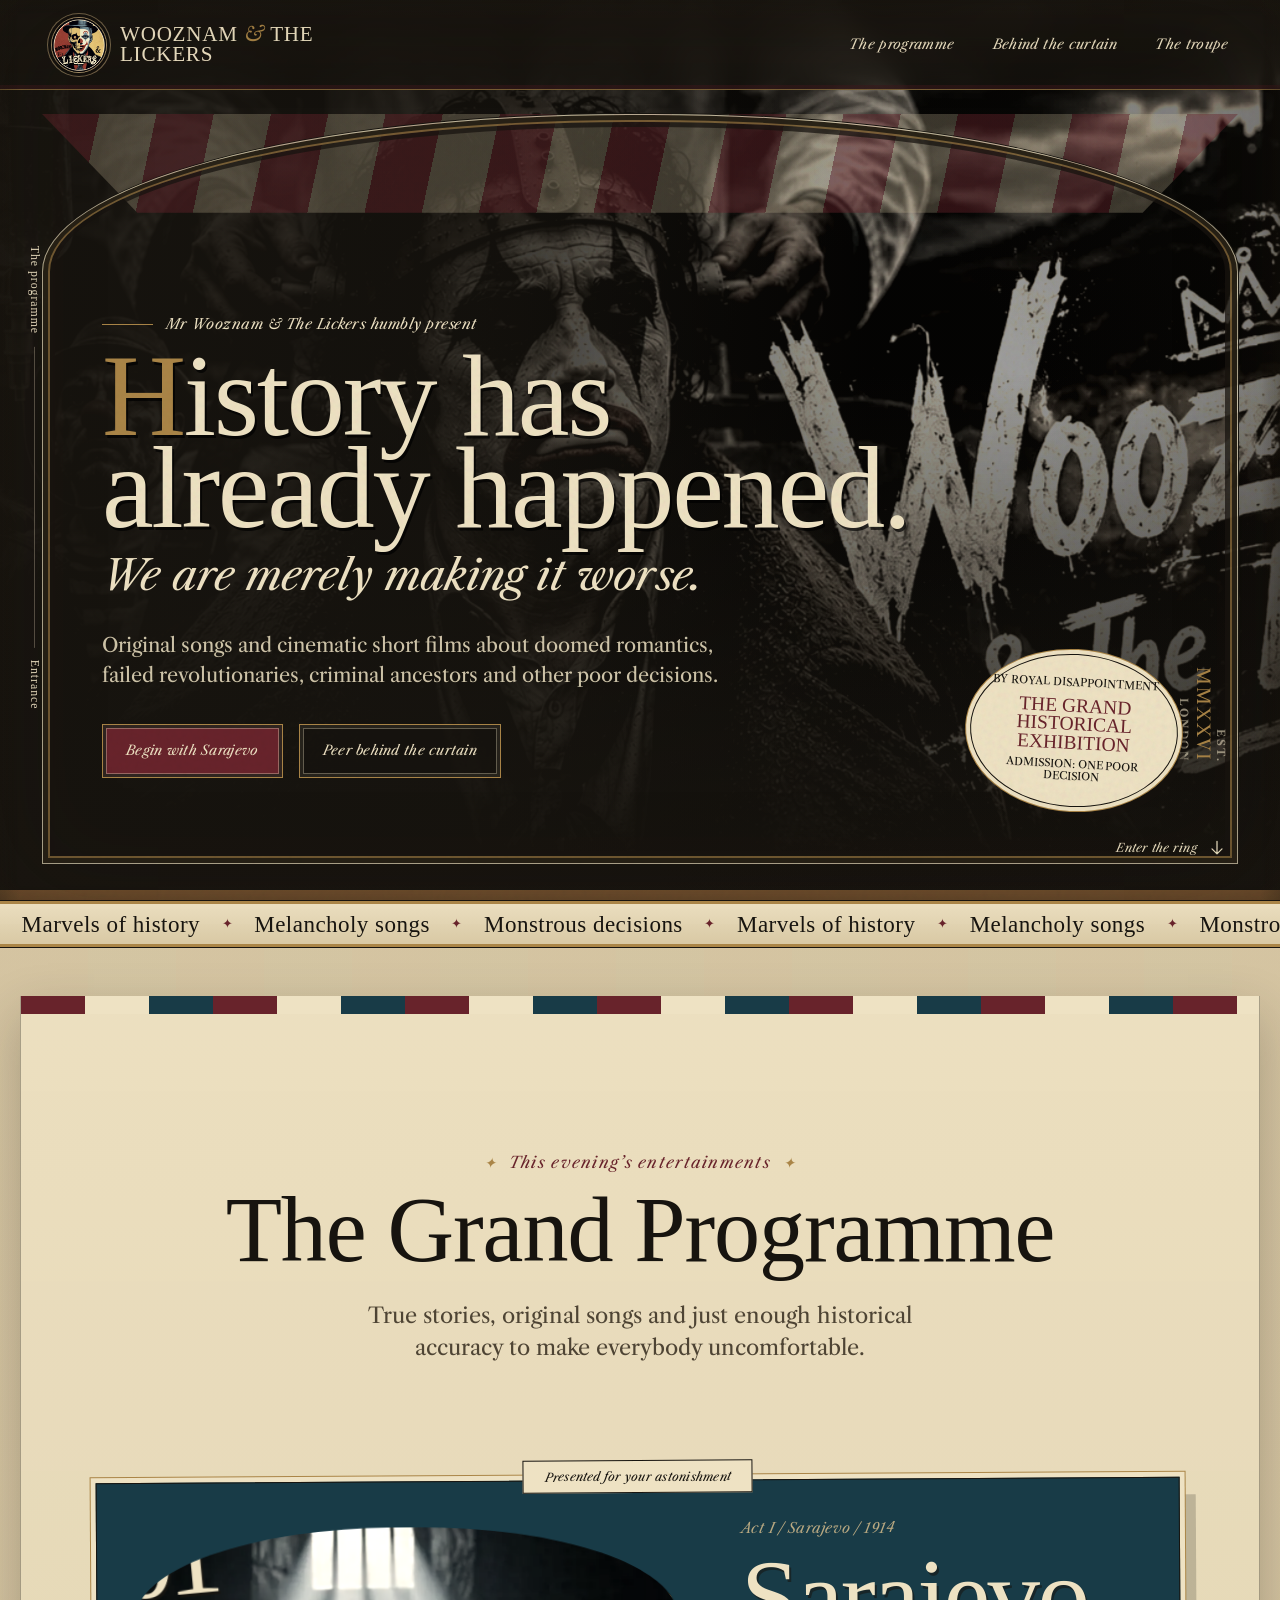
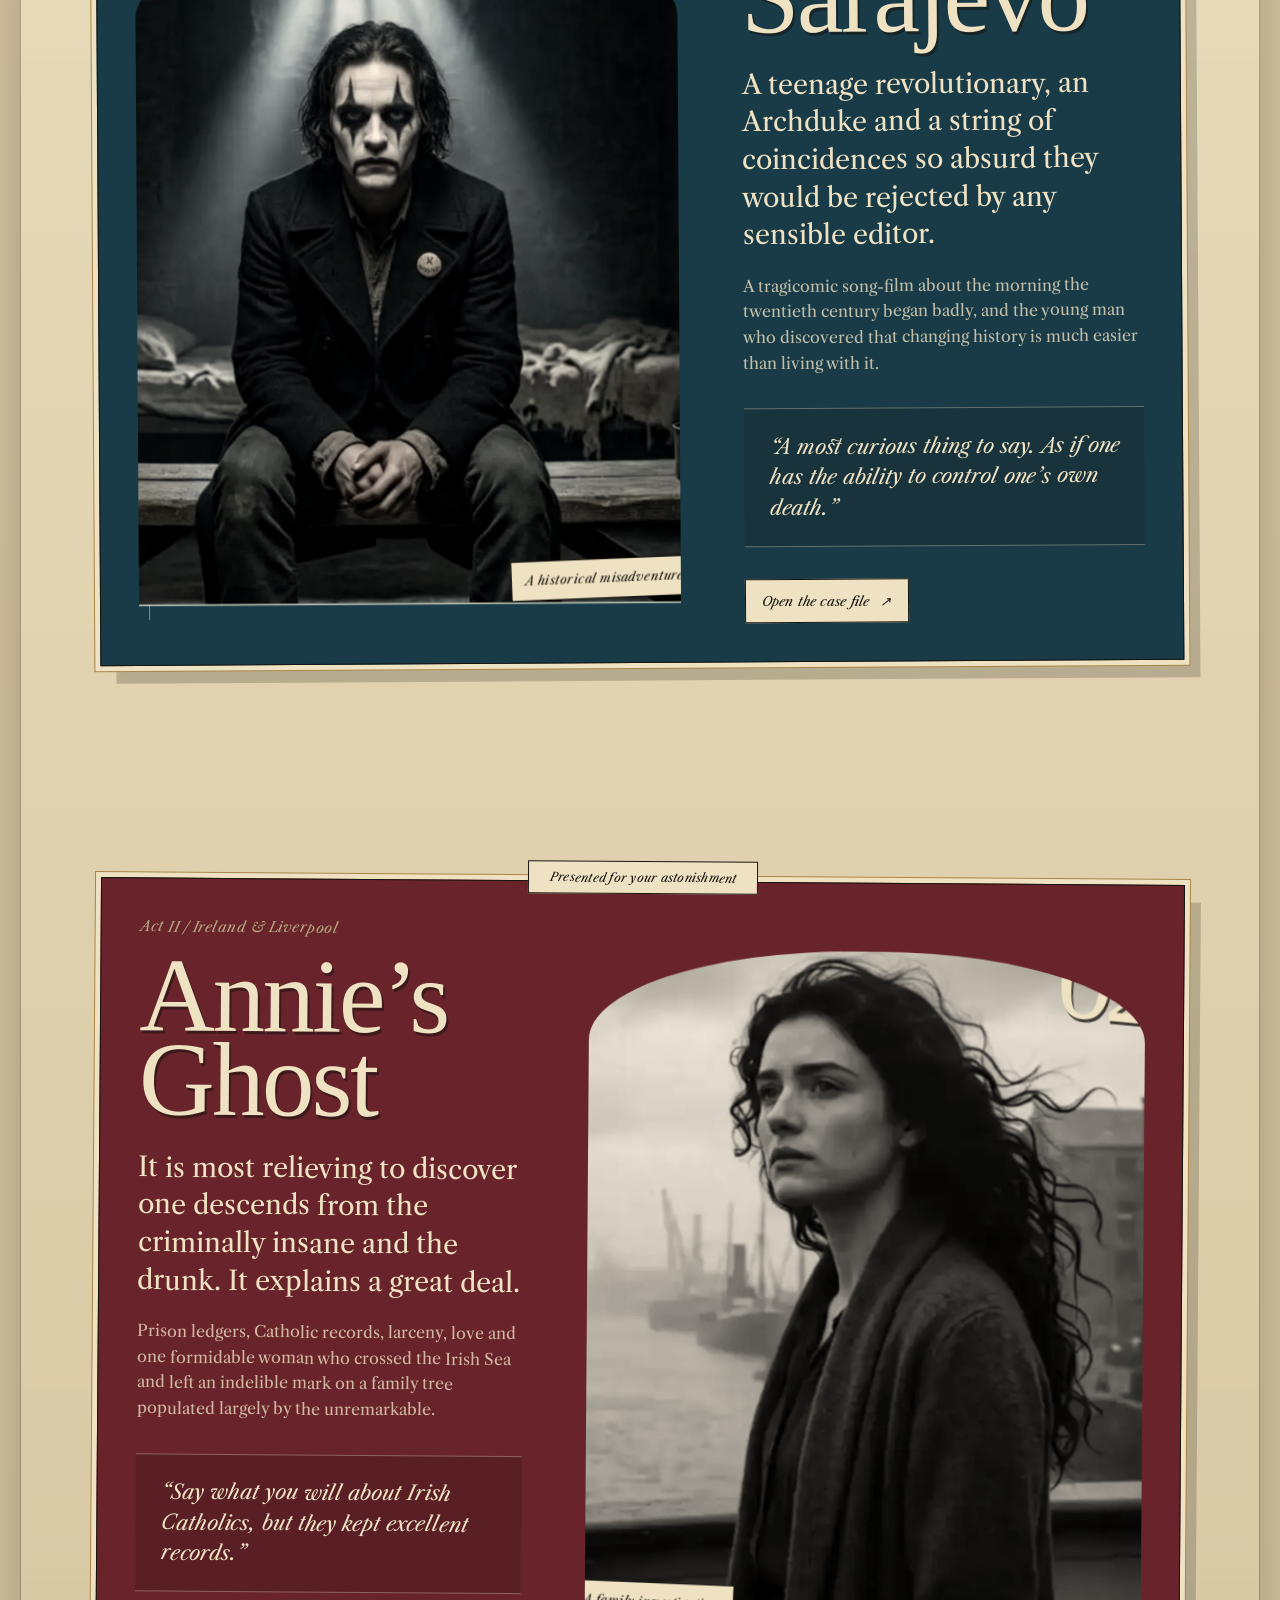
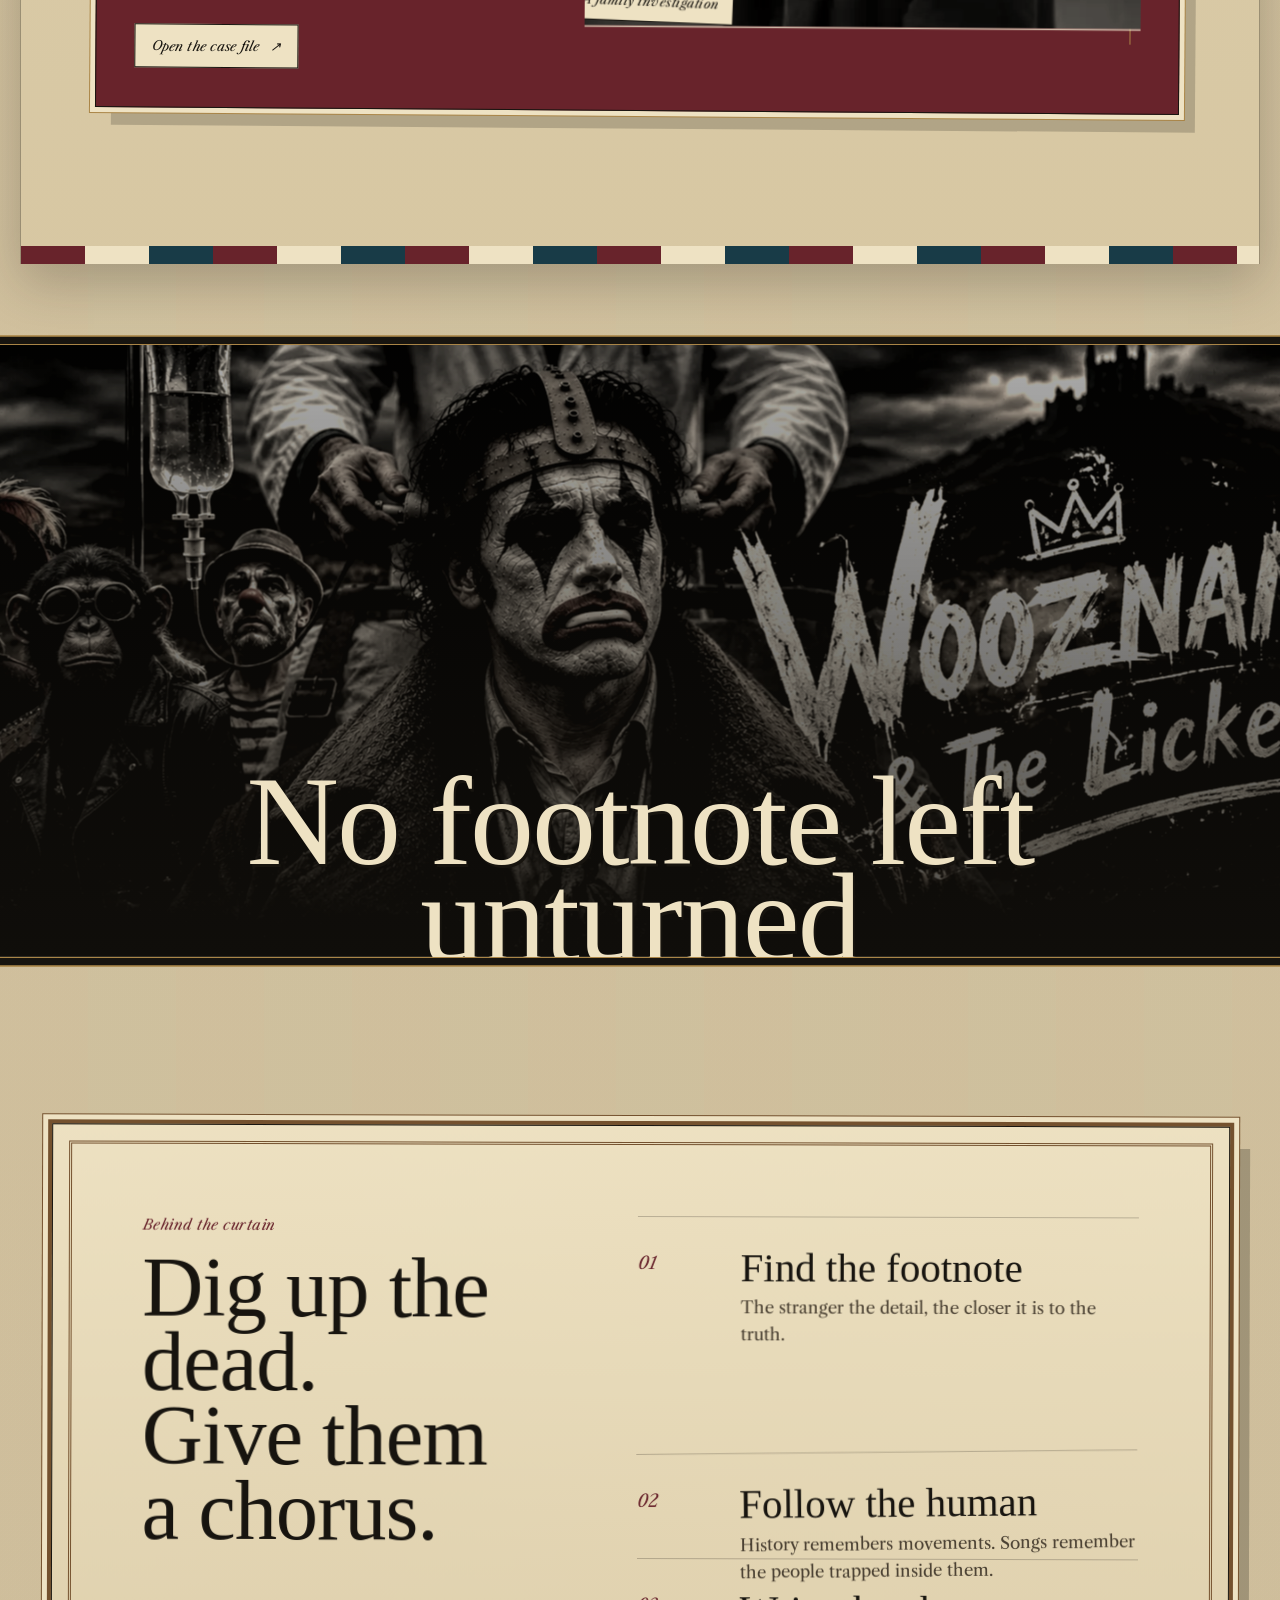
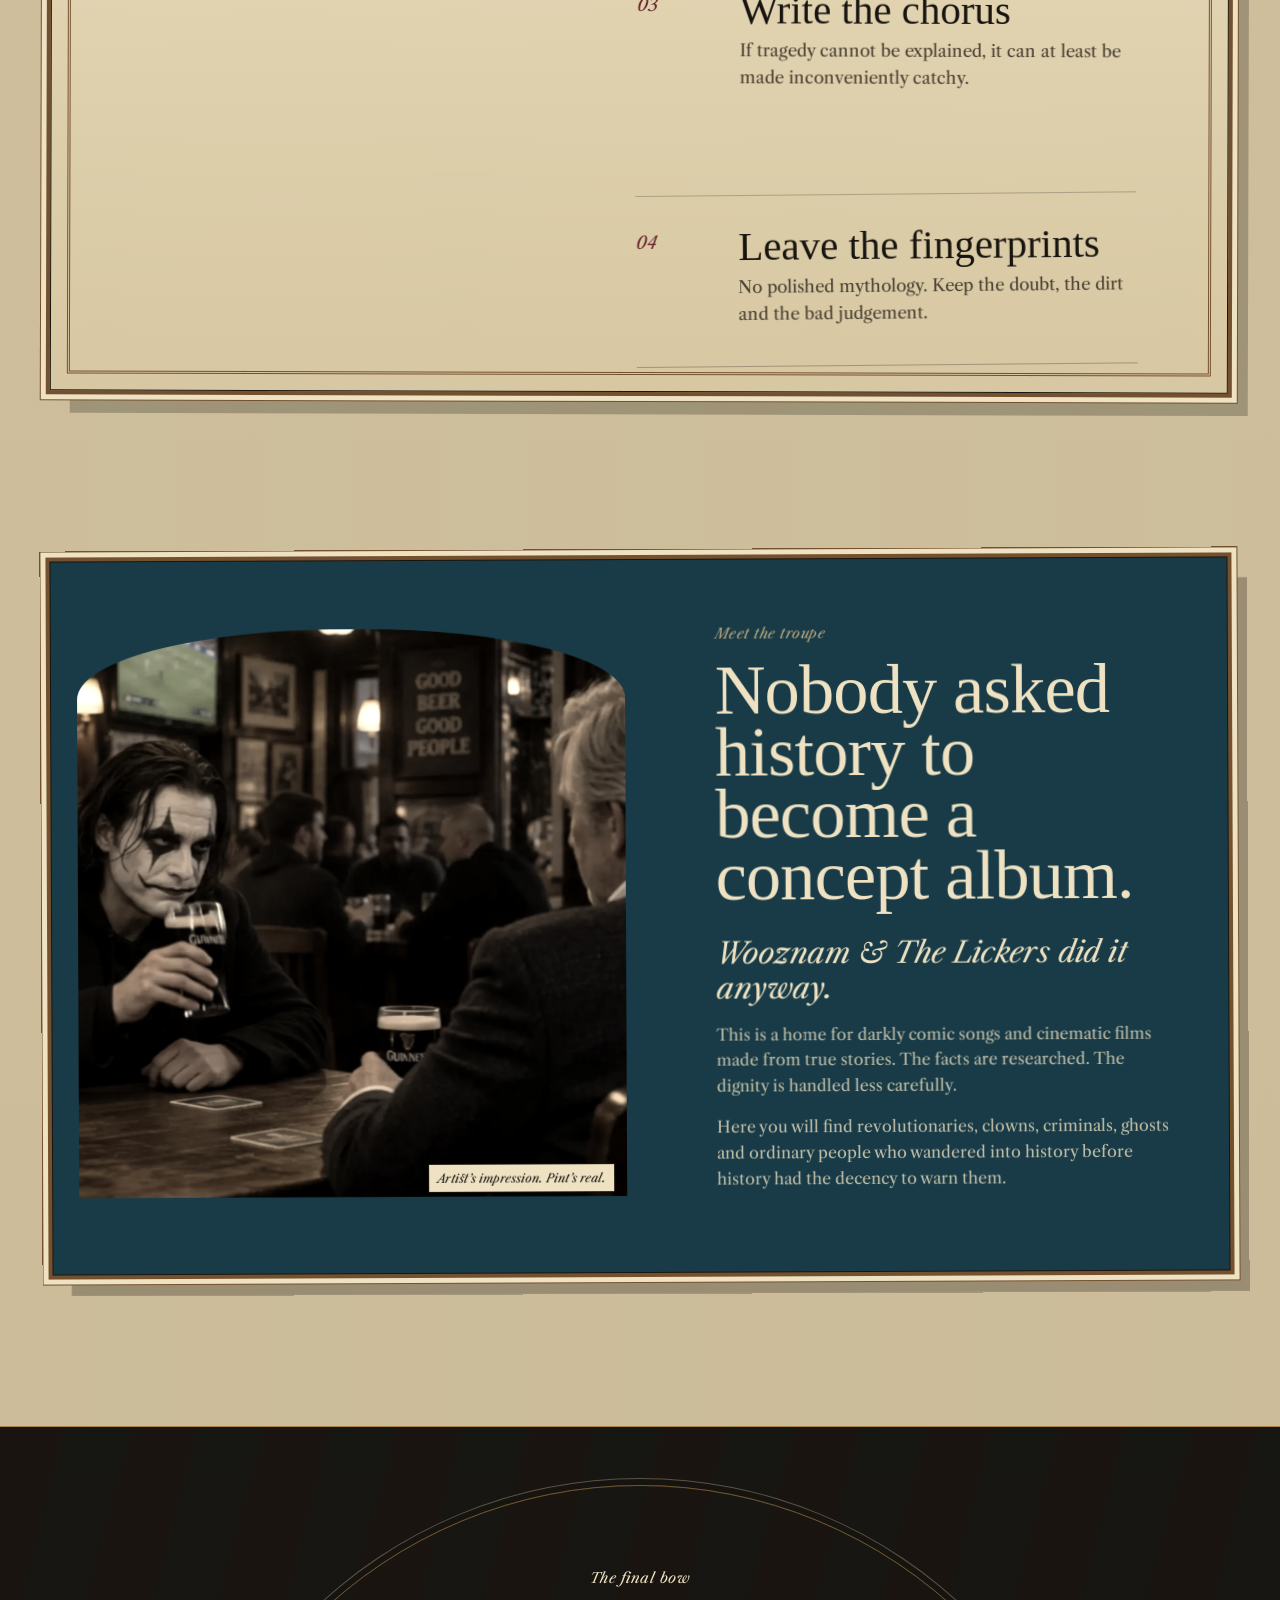
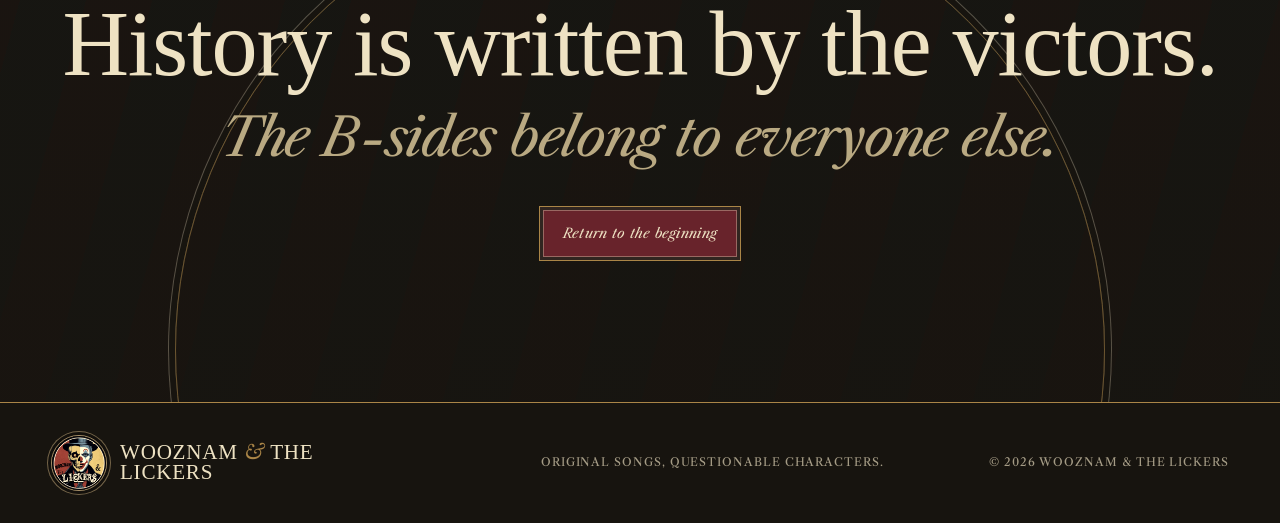
==== index.html @ bb0e0fa6 "Add files via upload" ====
<!doctype html>
<html lang="en-GB" class="no-js">
  <head>
    <meta charset="UTF-8" />
    <meta name="viewport" content="width=device-width, initial-scale=1" />
    <meta
      name="description"
      content="Wooznam & The Lickers make original songs and cinematic short films from the stranger, sadder corners of history."
    />
    <meta name="theme-color" content="#0b0b09" />
    <title>Wooznam &amp; The Lickers | History, badly behaved</title>
    <link rel="icon" type="image/svg+xml" href="data:image/svg+xml,%3Csvg xmlns='http://www.w3.org/2000/svg' viewBox='0 0 64 64'%3E%3Crect width='64' height='64' rx='32' fill='%230b0b09'/%3E%3Cpath d='M32 9v46c-12 0-20-9-20-22S20 9 32 9Z' fill='%23f2c94c'/%3E%3Cpath d='M32 9c12 0 20 11 20 24s-8 22-20 22V9Z' fill='%23e7dec8'/%3E%3Ccircle cx='24' cy='29' r='4' fill='%230b0b09'/%3E%3Ccircle cx='41' cy='29' r='4' fill='%234a8db7'/%3E%3Cpath d='m32 29-4 9h8Z' fill='%23d72f22'/%3E%3C/svg%3E" />
    <link rel="stylesheet" href="styles.css" />
    <link rel="stylesheet" href="georgian.css" />
    <script>
      document.documentElement.classList.remove("no-js");
      document.documentElement.classList.add("js");
    </script>
  </head>
  <body>
    <a class="skip-link" href="#main">Skip to the stories</a>
    <aside class="procession" aria-hidden="true">
      <span class="procession__title">The programme</span>
      <span class="procession__track"><i></i></span>
      <strong class="procession__act">Entrance</strong>
    </aside>

    <header class="site-header" data-header>
      <a class="brand" href="#top" aria-label="Wooznam and The Lickers, home">
        <img src="assets/mark.webp" width="72" height="72" alt="" />
        <span class="brand__name">Wooznam <i>&amp;</i> The Lickers</span>
      </a>

      <button class="menu-toggle" type="button" aria-expanded="false" aria-controls="site-nav">
        <span class="menu-toggle__label">Menu</span>
        <span class="menu-toggle__bars" aria-hidden="true"></span>
      </button>

      <nav class="site-nav" id="site-nav" aria-label="Primary navigation">
        <a href="#films">The programme</a>
        <a href="#manifesto">Behind the curtain</a>
        <a href="#about">The troupe</a>
      </nav>
    </header>

    <main id="main">
      <section class="hero" id="top" aria-labelledby="hero-title">
        <div class="hero__image" role="img" aria-label="Wooznam sitting in a dimly lit London pub"></div>
        <div class="hero__scrim" aria-hidden="true"></div>
        <div class="hero__content">
          <p class="eyebrow hero__eyebrow">Mr Wooznam &amp; The Lickers humbly present</p>
          <h1 id="hero-title">
            History has already happened.
            <em>We are merely making it worse.</em>
          </h1>
          <p class="hero__intro">
            Original songs and cinematic short films about doomed romantics, failed revolutionaries,
            criminal ancestors and other poor decisions.
          </p>
          <div class="hero__actions">
            <a class="button button--solid" href="#sarajevo">Begin with Sarajevo</a>
            <a class="button button--ghost" href="#manifesto">Peer behind the curtain</a>
          </div>
        </div>
        <div class="hero__bill" aria-label="A cabinet of historical curiosities">
          <span>By royal disappointment</span>
          <strong>The Grand Historical Exhibition</strong>
          <span>Admission: one poor decision</span>
        </div>
        <div class="hero__index" aria-hidden="true">
          <span>Est.</span>
          <strong>MMXXVI</strong>
          <span>London</span>
        </div>
        <a class="scroll-cue" href="#films" aria-label="Scroll to the films">
          <span>Enter the ring</span>
          <svg viewBox="0 0 24 24" aria-hidden="true"><path d="M12 4v15m0 0-6-6m6 6 6-6" /></svg>
        </a>
      </section>

      <div class="marquee" aria-label="Dead people, bad decisions, original music">
        <div class="marquee__track">
          <span>Marvels of history</span><i>✦</i><span>Melancholy songs</span><i>✦</i><span>Monstrous decisions</span><i>✦</i>
          <span aria-hidden="true">Marvels of history</span><i aria-hidden="true">✦</i><span aria-hidden="true">Melancholy songs</span><i aria-hidden="true">✦</i><span aria-hidden="true">Monstrous decisions</span><i aria-hidden="true">✦</i>
        </div>
      </div>

      <section class="stories" id="films" aria-labelledby="films-title">
        <div class="section-heading reveal">
          <p class="eyebrow">This evening’s entertainments</p>
          <h2 id="films-title">The Grand Programme</h2>
          <p>True stories, original songs and just enough historical accuracy to make everybody uncomfortable.</p>
        </div>

        <article class="story story--sarajevo" id="sarajevo" data-act-label="Act I · Sarajevo">
          <div class="story__visual reveal">
            <img
              src="assets/sarajevo.webp"
              width="1600"
              height="893"
              alt="Wooznam as Gavrilo Princip alone inside a dark 1914 prison cell"
            />
            <span class="story__number" aria-hidden="true">01</span>
            <span class="story__stamp">A historical misadventure</span>
          </div>
          <div class="story__copy reveal">
            <p class="eyebrow">Act I / Sarajevo / 1914</p>
            <h3>Sarajevo</h3>
            <p class="story__lede">
              A teenage revolutionary, an Archduke and a string of coincidences so absurd they would be
              rejected by any sensible editor.
            </p>
            <p>
              A tragicomic song-film about the morning the twentieth century began badly, and the young man
              who discovered that changing history is much easier than living with it.
            </p>
            <blockquote>
              “A most curious thing to say. As if one has the ability to control one’s own death.”
            </blockquote>
            <button class="text-link case-trigger" type="button" data-case="sarajevo">
              Open the case file <span aria-hidden="true">↗</span>
            </button>
          </div>
        </article>

        <article class="story story--annie" id="annie" data-act-label="Act II · Annie’s Ghost">
          <div class="story__visual reveal">
            <img
              src="assets/annie.webp"
              width="964"
              height="838"
              alt="Annie King looking across the nineteenth-century Liverpool docks"
            />
            <span class="story__number" aria-hidden="true">02</span>
            <span class="story__stamp">A family investigation</span>
          </div>
          <div class="story__copy reveal">
            <p class="eyebrow">Act II / Ireland &amp; Liverpool</p>
            <h3>Annie’s Ghost</h3>
            <p class="story__lede">
              It is most relieving to discover one descends from the criminally insane and the drunk. It
              explains a great deal.
            </p>
            <p>
              Prison ledgers, Catholic records, larceny, love and one formidable woman who crossed the Irish
              Sea and left an indelible mark on a family tree populated largely by the unremarkable.
            </p>
            <blockquote>“Say what you will about Irish Catholics, but they kept excellent records.”</blockquote>
            <button class="text-link case-trigger" type="button" data-case="annie">
              Open the case file <span aria-hidden="true">↗</span>
            </button>
          </div>
        </article>
      </section>

      <section class="interlude" aria-label="Wooznam and The Lickers">
        <img src="assets/stormbound.webp" width="2000" height="750" alt="Wooznam and The Lickers beneath storm clouds" />
        <div class="interlude__veil" aria-hidden="true"></div>
        <p aria-hidden="true">No footnote left unturned</p>
      </section>

      <section class="manifesto" id="manifesto" aria-labelledby="manifesto-title" data-act-label="Behind the curtain">
        <div class="manifesto__title reveal">
          <p class="eyebrow">Behind the curtain</p>
          <h2 id="manifesto-title">Dig up the dead.<br />Give them a chorus.</h2>
        </div>
        <ol class="manifesto__rules">
          <li class="reveal">
            <span>01</span>
            <div><h3>Find the footnote</h3><p>The stranger the detail, the closer it is to the truth.</p></div>
          </li>
          <li class="reveal">
            <span>02</span>
            <div><h3>Follow the human</h3><p>History remembers movements. Songs remember the people trapped inside them.</p></div>
          </li>
          <li class="reveal">
            <span>03</span>
            <div><h3>Write the chorus</h3><p>If tragedy cannot be explained, it can at least be made inconveniently catchy.</p></div>
          </li>
          <li class="reveal">
            <span>04</span>
            <div><h3>Leave the fingerprints</h3><p>No polished mythology. Keep the doubt, the dirt and the bad judgement.</p></div>
          </li>
        </ol>
      </section>

      <section class="about" id="about" aria-labelledby="about-title" data-act-label="The troupe">
        <div class="about__portrait reveal">
          <img
            src="assets/wooznam-pub.webp"
            width="2048"
            height="1152"
            alt="Wooznam in monochrome clown make-up at a pub table"
          />
          <span aria-hidden="true">Artist’s impression. Pint’s real.</span>
        </div>
        <div class="about__copy reveal">
          <p class="eyebrow">Meet the troupe</p>
          <h2 id="about-title">Nobody asked history to become a concept album.</h2>
          <p class="about__lead">Wooznam &amp; The Lickers did it anyway.</p>
          <p>
            This is a home for darkly comic songs and cinematic films made from true stories. The facts are
            researched. The dignity is handled less carefully.
          </p>
          <p>
            Here you will find revolutionaries, clowns, criminals, ghosts and ordinary people who wandered
            into history before history had the decency to warn them.
          </p>
        </div>
      </section>

      <section class="closing" aria-labelledby="closing-title">
        <p class="eyebrow">The final bow</p>
        <h2 id="closing-title">History is written by the victors.<br /><em>The B-sides belong to everyone else.</em></h2>
        <a class="button button--solid" href="#top">Return to the beginning</a>
      </section>
    </main>

    <footer class="site-footer">
      <a class="brand brand--footer" href="#top">
        <img src="assets/mark.webp" width="64" height="64" alt="" />
        <span class="brand__name">Wooznam <i>&amp;</i> The Lickers</span>
      </a>
      <p>Original songs, questionable characters.</p>
      <p>© <span data-year>2026</span> Wooznam &amp; The Lickers</p>
    </footer>

    <dialog class="case-file" aria-labelledby="case-title">
      <div class="case-file__topline">
        <span>Private papers / handle without care</span>
        <button class="case-file__close" type="button" aria-label="Close case file">×</button>
      </div>
      <div class="case-file__body">
        <p class="eyebrow" data-case-meta></p>
        <h2 id="case-title" data-case-title></h2>
        <p class="case-file__lede" data-case-lede></p>
        <div class="case-file__grid">
          <div>
            <h3>The trouble</h3>
            <p data-case-trouble></p>
          </div>
          <div>
            <h3>Persons of interest</h3>
            <ul data-case-people></ul>
          </div>
        </div>
        <p class="case-file__note" data-case-note></p>
      </div>
    </dialog>

    <script src="script.js"></script>
  </body>
</html>
---- styles.css ----
:root {
  --ink: #0b0b09;
  --ink-soft: #171714;
  --paper: #e7dec8;
  --paper-dim: #b9ad92;
  --red: #d72f22;
  --yellow: #f2c94c;
  --blue: #4a8db7;
  --line: rgba(231, 222, 200, 0.24);
  --display: Impact, Haettenschweiler, "Arial Narrow Bold", sans-serif;
  --serif: Georgia, "Times New Roman", serif;
  --sans: Inter, ui-sans-serif, system-ui, -apple-system, BlinkMacSystemFont, "Segoe UI", sans-serif;
  --gutter: clamp(1.25rem, 4vw, 4.5rem);
  --max: 96rem;
}

* {
  box-sizing: border-box;
}

html {
  scroll-behavior: smooth;
  background: var(--ink);
}

body {
  margin: 0;
  color: var(--paper);
  background:
    linear-gradient(rgba(255, 255, 255, 0.018) 1px, transparent 1px),
    linear-gradient(90deg, rgba(255, 255, 255, 0.012) 1px, transparent 1px),
    var(--ink);
  background-size: 46px 46px;
  font-family: var(--sans);
  font-size: 1rem;
  line-height: 1.6;
  overflow-x: hidden;
}

body::before {
  position: fixed;
  z-index: 50;
  inset: 0;
  pointer-events: none;
  opacity: 0.14;
  content: "";
  background-image: url("data:image/svg+xml,%3Csvg viewBox='0 0 180 180' xmlns='http://www.w3.org/2000/svg'%3E%3Cfilter id='n'%3E%3CfeTurbulence type='fractalNoise' baseFrequency='.95' numOctaves='4' stitchTiles='stitch'/%3E%3C/filter%3E%3Crect width='100%25' height='100%25' filter='url(%23n)' opacity='.45'/%3E%3C/svg%3E");
  mix-blend-mode: soft-light;
}

img {
  display: block;
  max-width: 100%;
}

a {
  color: inherit;
}

button,
a {
  -webkit-tap-highlight-color: transparent;
}

button {
  font: inherit;
}

::selection {
  color: var(--ink);
  background: var(--yellow);
}

:focus-visible {
  outline: 3px solid var(--yellow);
  outline-offset: 4px;
}

.skip-link {
  position: fixed;
  z-index: 100;
  top: 1rem;
  left: 1rem;
  padding: 0.75rem 1rem;
  color: var(--ink);
  background: var(--yellow);
  font-weight: 800;
  transform: translateY(-160%);
}

.skip-link:focus {
  transform: translateY(0);
}

.site-header {
  position: fixed;
  z-index: 30;
  top: 0;
  left: 0;
  display: flex;
  width: 100%;
  min-height: 6rem;
  padding: 0.9rem var(--gutter);
  align-items: center;
  justify-content: space-between;
  border-bottom: 1px solid transparent;
  transition: background 220ms ease, border-color 220ms ease, min-height 220ms ease;
}

.site-header.is-scrolled {
  min-height: 4.75rem;
  background: rgba(11, 11, 9, 0.92);
  border-color: var(--line);
  backdrop-filter: blur(14px);
}

.brand {
  display: inline-flex;
  gap: 0.8rem;
  align-items: center;
  max-width: 18rem;
  text-decoration: none;
}

.brand img {
  width: 3.35rem;
  height: 3.35rem;
  object-fit: cover;
  border-radius: 50%;
  box-shadow: 0 0 0 1px rgba(231, 222, 200, 0.46);
}

.brand__name {
  font-family: var(--display);
  font-size: clamp(1.05rem, 1.5vw, 1.35rem);
  line-height: 0.92;
  letter-spacing: 0.02em;
  text-transform: uppercase;
}

.brand__name i {
  color: var(--red);
  font-family: var(--serif);
  font-style: italic;
}

.site-nav {
  display: flex;
  gap: clamp(1.25rem, 3vw, 3rem);
  align-items: center;
}

.site-nav a {
  position: relative;
  color: var(--paper);
  font-size: 0.79rem;
  font-weight: 750;
  letter-spacing: 0.14em;
  text-decoration: none;
  text-transform: uppercase;
}

.site-nav a::after {
  position: absolute;
  right: 0;
  bottom: -0.45rem;
  left: 0;
  height: 2px;
  background: var(--red);
  content: "";
  transform: scaleX(0);
  transform-origin: left;
  transition: transform 180ms ease;
}

.site-nav a:hover::after,
.site-nav a:focus-visible::after {
  transform: scaleX(1);
}

.menu-toggle {
  display: none;
}

.hero {
  position: relative;
  display: grid;
  min-height: max(47rem, 100svh);
  padding: 9rem var(--gutter) 5.5rem;
  align-items: end;
  isolation: isolate;
  overflow: hidden;
}

.hero__image,
.hero__scrim {
  position: absolute;
  z-index: -2;
  inset: 0;
}

.hero__image {
  background-image: url("assets/wooznam-pub.webp");
  background-position: 52% 48%;
  background-size: cover;
  filter: saturate(0.74) contrast(1.12);
  transform: scale(1.025);
  animation: hero-settle 2.2s cubic-bezier(0.2, 0.75, 0.2, 1) both;
}

.hero__scrim {
  z-index: -1;
  background:
    linear-gradient(90deg, rgba(5, 5, 4, 0.97) 0%, rgba(5, 5, 4, 0.83) 37%, rgba(5, 5, 4, 0.2) 70%),
    linear-gradient(0deg, rgba(5, 5, 4, 0.88) 0%, transparent 45%),
    linear-gradient(180deg, rgba(5, 5, 4, 0.64) 0%, transparent 25%);
}

.hero__content {
  width: min(56rem, 78vw);
  animation: hero-copy 900ms 160ms cubic-bezier(0.2, 0.75, 0.2, 1) both;
}

.eyebrow {
  margin: 0 0 1rem;
  color: var(--red);
  font-size: 0.77rem;
  font-weight: 850;
  letter-spacing: 0.19em;
  line-height: 1.4;
  text-transform: uppercase;
}

.hero__eyebrow {
  display: flex;
  gap: 0.8rem;
  color: var(--yellow);
  align-items: center;
}

.hero__eyebrow::before {
  width: 2.75rem;
  height: 2px;
  background: currentColor;
  content: "";
}

.hero h1 {
  max-width: 51rem;
  margin: 0;
  font-family: var(--display);
  font-size: clamp(4rem, 9.4vw, 9.5rem);
  font-weight: 900;
  letter-spacing: -0.042em;
  line-height: 0.75;
  text-transform: uppercase;
  text-wrap: balance;
}

.hero h1 em {
  display: block;
  margin-top: 0.24em;
  color: var(--yellow);
  font-family: var(--serif);
  font-size: 0.39em;
  font-weight: 400;
  letter-spacing: -0.025em;
  line-height: 0.98;
  text-transform: none;
}

.hero__intro {
  max-width: 42rem;
  margin: 2rem 0 0;
  color: rgba(231, 222, 200, 0.83);
  font-family: var(--serif);
  font-size: clamp(1.08rem, 1.7vw, 1.4rem);
  line-height: 1.52;
}

.hero__actions {
  display: flex;
  flex-wrap: wrap;
  gap: 0.9rem;
  margin-top: 2.1rem;
}

.button {
  display: inline-flex;
  min-height: 3.4rem;
  padding: 0.75rem 1.35rem;
  align-items: center;
  justify-content: center;
  border: 1px solid var(--paper);
  color: var(--paper);
  font-size: 0.76rem;
  font-weight: 850;
  letter-spacing: 0.13em;
  text-decoration: none;
  text-transform: uppercase;
  transition: color 160ms ease, background 160ms ease, border-color 160ms ease, transform 160ms ease;
}

.button:hover {
  transform: translateY(-2px);
}

.button--solid {
  color: var(--ink);
  background: var(--yellow);
  border-color: var(--yellow);
}

.button--solid:hover {
  background: var(--paper);
  border-color: var(--paper);
}

.button--ghost {
  background: rgba(11, 11, 9, 0.34);
}

.button--ghost:hover {
  color: var(--ink);
  background: var(--paper);
}

.hero__index {
  position: absolute;
  right: var(--gutter);
  bottom: 6.3rem;
  display: flex;
  flex-direction: column;
  gap: 0.1rem;
  align-items: flex-end;
  color: rgba(231, 222, 200, 0.68);
  font-size: 0.68rem;
  font-weight: 750;
  letter-spacing: 0.17em;
  line-height: 1.2;
  text-transform: uppercase;
  writing-mode: vertical-rl;
}

.hero__index strong {
  color: var(--paper);
  font-family: var(--serif);
  font-size: 1.1rem;
  font-weight: 400;
}

.scroll-cue {
  position: absolute;
  right: var(--gutter);
  bottom: 1.2rem;
  display: inline-flex;
  gap: 0.65rem;
  align-items: center;
  color: rgba(231, 222, 200, 0.66);
  font-size: 0.66rem;
  font-weight: 750;
  letter-spacing: 0.14em;
  text-decoration: none;
  text-transform: uppercase;
}

.scroll-cue svg {
  width: 1.25rem;
  fill: none;
  stroke: currentColor;
  stroke-linecap: round;
  stroke-linejoin: round;
  stroke-width: 1.5;
  animation: bob 1.7s ease-in-out infinite;
}

.marquee {
  position: relative;
  z-index: 2;
  overflow: hidden;
  color: var(--ink);
  background: var(--red);
  border-block: 1px solid var(--ink);
}

.marquee__track {
  display: flex;
  width: max-content;
  padding: 0.58rem 0;
  align-items: center;
  animation: marquee 24s linear infinite;
}

.marquee span {
  padding-inline: 1.35rem;
  font-family: var(--display);
  font-size: clamp(1.1rem, 2vw, 1.65rem);
  letter-spacing: 0.03em;
  line-height: 1;
  text-transform: uppercase;
}

.marquee i {
  color: var(--yellow);
  font-size: 0.6rem;
  font-style: normal;
}

.stories {
  width: min(100%, var(--max));
  margin: 0 auto;
  padding: clamp(6rem, 12vw, 11rem) var(--gutter);
}

.section-heading {
  display: grid;
  grid-template-columns: 1.35fr 1fr;
  margin-bottom: clamp(4.5rem, 8vw, 8rem);
  align-items: end;
}

.section-heading .eyebrow {
  grid-column: 1 / -1;
}

.section-heading h2,
.manifesto h2,
.about h2,
.closing h2 {
  margin: 0;
  font-family: var(--display);
  font-size: clamp(3.4rem, 7.2vw, 7.5rem);
  font-weight: 900;
  letter-spacing: -0.035em;
  line-height: 0.84;
  text-transform: uppercase;
}

.section-heading > p:last-child {
  max-width: 32rem;
  margin: 0 0 0.5rem 2rem;
  color: var(--paper-dim);
  font-family: var(--serif);
  font-size: clamp(1.08rem, 1.7vw, 1.35rem);
  line-height: 1.5;
}

.story {
  display: grid;
  grid-template-columns: minmax(0, 1.15fr) minmax(19rem, 0.85fr);
  gap: clamp(2rem, 6vw, 7rem);
  align-items: center;
}

.story + .story {
  margin-top: clamp(8rem, 15vw, 15rem);
}

.story--annie {
  grid-template-columns: minmax(19rem, 0.82fr) minmax(0, 1.18fr);
}

.story--annie .story__visual {
  grid-column: 2;
}

.story--annie .story__copy {
  grid-row: 1;
  grid-column: 1;
}

.story__visual {
  position: relative;
  min-height: 35rem;
}

.story__visual::before {
  position: absolute;
  z-index: -1;
  inset: 1rem -1rem -1rem 1rem;
  border: 1px solid var(--red);
  content: "";
}

.story--annie .story__visual::before {
  inset: 1rem 1rem -1rem -1rem;
  border-color: var(--blue);
}

.story__visual img {
  width: 100%;
  height: clamp(35rem, 55vw, 48rem);
  object-fit: cover;
  filter: saturate(0.67) contrast(1.08);
}

.story--sarajevo .story__visual img {
  object-position: 56% 50%;
}

.story--annie .story__visual img {
  object-position: 50% 35%;
}

.story__number {
  position: absolute;
  top: -0.58em;
  left: -0.18em;
  color: var(--yellow);
  font-family: var(--display);
  font-size: clamp(5rem, 11vw, 11rem);
  letter-spacing: -0.07em;
  line-height: 1;
  text-shadow: 5px 5px 0 var(--ink);
}

.story--annie .story__number {
  right: -0.1em;
  left: auto;
  color: var(--red);
}

.story__stamp {
  position: absolute;
  right: -1rem;
  bottom: 1.25rem;
  padding: 0.55rem 0.8rem;
  color: var(--ink);
  background: var(--yellow);
  border: 2px solid var(--ink);
  font-family: var(--display);
  font-size: 0.76rem;
  letter-spacing: 0.08em;
  text-transform: uppercase;
  transform: rotate(-2deg);
}

.story--annie .story__stamp {
  right: auto;
  left: -1rem;
  color: var(--paper);
  background: var(--red);
  transform: rotate(2deg);
}

.story__copy h3 {
  margin: 0 0 1.7rem;
  font-family: var(--display);
  font-size: clamp(4.4rem, 8.7vw, 9rem);
  font-weight: 900;
  letter-spacing: -0.05em;
  line-height: 0.75;
  text-transform: uppercase;
}

.story__lede {
  margin: 0 0 1.25rem;
  color: var(--paper);
  font-family: var(--serif);
  font-size: clamp(1.3rem, 2.1vw, 1.75rem);
  line-height: 1.4;
}

.story__copy > p:not(.eyebrow):not(.story__lede) {
  max-width: 37rem;
  color: var(--paper-dim);
}

.story blockquote {
  max-width: 36rem;
  margin: 2rem 0;
  padding: 1.25rem 0 1.25rem 1.45rem;
  border-left: 3px solid var(--red);
  color: var(--paper);
  font-family: var(--serif);
  font-size: clamp(1.05rem, 1.6vw, 1.28rem);
  font-style: italic;
  line-height: 1.5;
}

.story--annie blockquote {
  border-color: var(--blue);
}

.text-link {
  display: inline-flex;
  gap: 0.7rem;
  padding: 0.35rem 0 0.4rem;
  align-items: center;
  color: var(--paper);
  background: transparent;
  border: 0;
  border-bottom: 2px solid var(--red);
  cursor: pointer;
  font-size: 0.78rem;
  font-weight: 850;
  letter-spacing: 0.13em;
  text-transform: uppercase;
  transition: color 160ms ease, gap 160ms ease;
}

.text-link:hover {
  gap: 1rem;
  color: var(--yellow);
}

.interlude {
  position: relative;
  min-height: clamp(24rem, 47vw, 45rem);
  isolation: isolate;
  overflow: hidden;
}

.interlude img,
.interlude__veil {
  position: absolute;
  z-index: -2;
  inset: 0;
  width: 100%;
  height: 100%;
  object-fit: cover;
}

.interlude img {
  object-position: 50% 50%;
  filter: saturate(0.6) contrast(1.1);
}

.interlude__veil {
  z-index: -1;
  background: linear-gradient(180deg, rgba(11, 11, 9, 0.2), rgba(11, 11, 9, 0.5));
}

.interlude p {
  position: absolute;
  right: var(--gutter);
  bottom: -0.08em;
  left: var(--gutter);
  margin: 0;
  color: rgba(242, 201, 76, 0.95);
  font-family: var(--display);
  font-size: clamp(3rem, 10vw, 10rem);
  letter-spacing: -0.045em;
  line-height: 0.7;
  text-align: center;
  text-transform: uppercase;
  text-shadow: 4px 4px 0 var(--ink);
}

.manifesto {
  display: grid;
  grid-template-columns: minmax(0, 0.88fr) minmax(25rem, 1.12fr);
  gap: clamp(3rem, 8vw, 9rem);
  width: min(100%, var(--max));
  margin: 0 auto;
  padding: clamp(7rem, 12vw, 12rem) var(--gutter);
  align-items: start;
}

.manifesto__title {
  position: sticky;
  top: 8rem;
}

.manifesto h2 {
  font-size: clamp(3.5rem, 6.6vw, 7rem);
}

.manifesto__rules {
  margin: 0;
  padding: 0;
  list-style: none;
  counter-reset: item;
}

.manifesto__rules li {
  display: grid;
  grid-template-columns: 4rem 1fr;
  gap: clamp(1rem, 3vw, 2.4rem);
  padding: 2rem 0 2.4rem;
  border-top: 1px solid var(--line);
}

.manifesto__rules li:last-child {
  border-bottom: 1px solid var(--line);
}

.manifesto__rules li > span {
  color: var(--red);
  font-family: var(--serif);
  font-size: 1.1rem;
  font-style: italic;
}

.manifesto__rules h3 {
  margin: 0 0 0.55rem;
  font-family: var(--display);
  font-size: clamp(1.8rem, 3.2vw, 3.2rem);
  letter-spacing: -0.02em;
  line-height: 0.9;
  text-transform: uppercase;
}

.manifesto__rules p {
  max-width: 34rem;
  margin: 0;
  color: var(--paper-dim);
  font-family: var(--serif);
  font-size: 1.06rem;
}

.about {
  display: grid;
  grid-template-columns: minmax(0, 1.06fr) minmax(20rem, 0.94fr);
  gap: clamp(2.5rem, 7vw, 8rem);
  width: min(calc(100% - (2 * var(--gutter))), var(--max));
  margin: 0 auto clamp(7rem, 12vw, 12rem);
  padding: clamp(1rem, 2vw, 2rem);
  align-items: center;
  color: var(--ink);
  background: var(--paper);
  transform: rotate(-0.35deg);
}

.about__portrait {
  position: relative;
  min-height: 36rem;
  overflow: hidden;
}

.about__portrait img {
  position: absolute;
  inset: 0;
  width: 100%;
  height: 100%;
  object-fit: cover;
  object-position: 50% 45%;
  filter: grayscale(0.3) contrast(1.08);
}

.about__portrait span {
  position: absolute;
  right: 0.75rem;
  bottom: 0.75rem;
  padding: 0.25rem 0.5rem;
  color: var(--paper);
  background: var(--ink);
  font-family: var(--serif);
  font-size: 0.75rem;
  font-style: italic;
}

.about__copy {
  padding: clamp(1rem, 3vw, 3rem) clamp(0.8rem, 3vw, 2rem) clamp(1rem, 3vw, 3rem) 0;
}

.about__copy .eyebrow {
  color: var(--red);
}

.about h2 {
  font-size: clamp(3rem, 5.5vw, 6rem);
}

.about__lead {
  margin: 1.75rem 0 1rem;
  font-family: var(--serif);
  font-size: clamp(1.4rem, 2.3vw, 2rem);
  font-style: italic;
  line-height: 1.2;
}

.about__copy > p:not(.eyebrow):not(.about__lead) {
  max-width: 38rem;
  color: #38362f;
}

.closing {
  position: relative;
  padding: clamp(6rem, 11vw, 11rem) var(--gutter);
  text-align: center;
  overflow: hidden;
}

.closing::before {
  position: absolute;
  top: 10%;
  left: 50%;
  width: min(58rem, 78vw);
  aspect-ratio: 1;
  border: 1px solid rgba(215, 47, 34, 0.28);
  border-radius: 50%;
  content: "";
  transform: translateX(-50%);
  box-shadow: 0 0 0 5rem rgba(215, 47, 34, 0.035), 0 0 0 10rem rgba(215, 47, 34, 0.02);
}

.closing > * {
  position: relative;
}

.closing h2 {
  max-width: 82rem;
  margin: 0 auto 2.5rem;
}

.closing h2 em {
  color: var(--yellow);
  font-family: var(--serif);
  font-size: 0.58em;
  font-weight: 400;
  line-height: 1;
  text-transform: none;
}

.site-footer {
  display: grid;
  grid-template-columns: 1.1fr 1fr auto;
  gap: 2rem;
  padding: 2rem var(--gutter);
  align-items: center;
  border-top: 1px solid var(--line);
  color: rgba(231, 222, 200, 0.6);
  font-size: 0.72rem;
  letter-spacing: 0.08em;
  text-transform: uppercase;
}

.brand--footer {
  color: var(--paper);
}

.brand--footer img {
  width: 2.8rem;
  height: 2.8rem;
}

.site-footer p {
  margin: 0;
}

.case-file {
  width: min(54rem, calc(100% - 2rem));
  max-height: calc(100dvh - 2rem);
  padding: 0;
  color: var(--ink);
  background: var(--paper);
  border: 0;
  box-shadow: 1rem 1rem 0 var(--red);
}

.case-file::backdrop {
  background: rgba(0, 0, 0, 0.86);
  backdrop-filter: blur(6px);
}

.case-file__topline {
  display: flex;
  min-height: 3.5rem;
  padding-left: 1.5rem;
  align-items: center;
  justify-content: space-between;
  color: var(--paper);
  background: var(--ink);
  font-size: 0.68rem;
  font-weight: 800;
  letter-spacing: 0.14em;
  text-transform: uppercase;
}

.case-file__close {
  width: 3.5rem;
  height: 3.5rem;
  color: var(--paper);
  background: var(--red);
  border: 0;
  cursor: pointer;
  font-family: var(--serif);
  font-size: 2rem;
  line-height: 1;
}

.case-file__body {
  padding: clamp(2rem, 6vw, 4.5rem);
}

.case-file h2 {
  margin: 0;
  font-family: var(--display);
  font-size: clamp(4rem, 10vw, 7.5rem);
  letter-spacing: -0.05em;
  line-height: 0.78;
  text-transform: uppercase;
}

.case-file__lede {
  margin: 1.8rem 0 2.6rem;
  font-family: var(--serif);
  font-size: clamp(1.2rem, 2.6vw, 1.65rem);
  line-height: 1.4;
}

.case-file__grid {
  display: grid;
  grid-template-columns: 1.1fr 0.9fr;
  gap: 2rem;
  padding-top: 1.6rem;
  border-top: 1px solid rgba(11, 11, 9, 0.28);
}

.case-file h3 {
  margin: 0 0 0.55rem;
  font-family: var(--display);
  font-size: 1.25rem;
  letter-spacing: 0.03em;
  text-transform: uppercase;
}

.case-file__grid p,
.case-file__grid ul {
  margin: 0;
  color: #3d3930;
}

.case-file__grid ul {
  padding-left: 1.15rem;
}

.case-file__note {
  margin: 2rem 0 0;
  padding: 0.8rem 1rem;
  color: var(--paper);
  background: var(--red);
  font-size: 0.76rem;
  font-weight: 750;
  letter-spacing: 0.06em;
  text-transform: uppercase;
  transform: rotate(-0.7deg);
}

.js .reveal {
  opacity: 0;
  transform: translateY(2.5rem);
  transition: opacity 700ms ease, transform 800ms cubic-bezier(0.2, 0.75, 0.2, 1);
}

.js .reveal.is-visible {
  opacity: 1;
  transform: translateY(0);
}

@keyframes hero-settle {
  from { opacity: 0.3; transform: scale(1.11); }
  to { opacity: 1; transform: scale(1.025); }
}

@keyframes hero-copy {
  from { opacity: 0; transform: translateY(2rem); }
  to { opacity: 1; transform: translateY(0); }
}

@keyframes marquee {
  to { transform: translateX(-50%); }
}

@keyframes bob {
  0%, 100% { transform: translateY(0); }
  50% { transform: translateY(0.35rem); }
}

@media (max-width: 900px) {
  .site-header {
    min-height: 5rem;
  }

  .menu-toggle {
    position: relative;
    z-index: 2;
    display: inline-flex;
    gap: 0.7rem;
    align-items: center;
    color: var(--paper);
    background: transparent;
    border: 0;
    cursor: pointer;
    font-size: 0.7rem;
    font-weight: 800;
    letter-spacing: 0.14em;
    text-transform: uppercase;
  }

  .menu-toggle__bars,
  .menu-toggle__bars::before,
  .menu-toggle__bars::after {
    display: block;
    width: 1.35rem;
    height: 2px;
    background: currentColor;
    content: "";
    transition: transform 180ms ease, opacity 180ms ease;
  }

  .menu-toggle__bars {
    position: relative;
  }

  .menu-toggle__bars::before {
    position: absolute;
    top: -0.38rem;
  }

  .menu-toggle__bars::after {
    position: absolute;
    top: 0.38rem;
  }

  .menu-toggle[aria-expanded="true"] .menu-toggle__bars {
    background: transparent;
  }

  .menu-toggle[aria-expanded="true"] .menu-toggle__bars::before {
    top: 0;
    transform: rotate(45deg);
  }

  .menu-toggle[aria-expanded="true"] .menu-toggle__bars::after {
    top: 0;
    transform: rotate(-45deg);
  }

  .site-nav {
    position: fixed;
    z-index: 1;
    inset: 0;
    display: flex;
    flex-direction: column;
    gap: 1.1rem;
    padding: 8rem var(--gutter) 3rem;
    align-items: flex-start;
    justify-content: center;
    background: rgba(11, 11, 9, 0.98);
    visibility: hidden;
    opacity: 0;
    transform: translateY(-1rem);
    transition: opacity 180ms ease, transform 220ms ease, visibility 220ms;
  }

  .site-nav.is-open {
    visibility: visible;
    opacity: 1;
    transform: translateY(0);
  }

  .site-nav a {
    font-family: var(--display);
    font-size: clamp(2.7rem, 11vw, 5rem);
    letter-spacing: -0.02em;
    line-height: 0.9;
  }

  .hero__content {
    width: min(44rem, 88vw);
  }

  .section-heading,
  .story,
  .story--annie,
  .manifesto,
  .about {
    grid-template-columns: 1fr;
  }

  .section-heading > p:last-child {
    margin: 1.5rem 0 0;
  }

  .story--annie .story__visual,
  .story--annie .story__copy {
    grid-row: auto;
    grid-column: auto;
  }

  .story--annie .story__copy {
    order: 2;
  }

  .story__visual img {
    height: min(43rem, 90vw);
  }

  .manifesto__title {
    position: static;
  }

  .about__portrait {
    min-height: min(38rem, 86vw);
  }

  .about__copy {
    padding: 1rem 1rem 2.4rem;
  }

  .site-footer {
    grid-template-columns: 1fr 1fr;
  }

  .site-footer > p:first-of-type {
    display: none;
  }
}

@media (max-width: 620px) {
  :root {
    --gutter: 1.15rem;
  }

  .brand__name {
    max-width: 9.5rem;
  }

  .brand img {
    width: 2.8rem;
    height: 2.8rem;
  }

  .menu-toggle__label {
    position: absolute;
    width: 1px;
    height: 1px;
    padding: 0;
    overflow: hidden;
    clip: rect(0, 0, 0, 0);
    white-space: nowrap;
    border: 0;
  }

  .hero {
    min-height: 100svh;
    padding-top: 8rem;
  }

  .hero__image {
    background-position: 57% 50%;
  }

  .hero__scrim {
    background:
      linear-gradient(90deg, rgba(5, 5, 4, 0.93), rgba(5, 5, 4, 0.35)),
      linear-gradient(0deg, rgba(5, 5, 4, 0.93) 0%, rgba(5, 5, 4, 0.15) 70%),
      linear-gradient(180deg, rgba(5, 5, 4, 0.6), transparent 24%);
  }

  .hero__content {
    width: 100%;
  }

  .hero h1 {
    font-size: clamp(3.7rem, 18vw, 6.4rem);
  }

  .hero h1 em {
    font-size: 0.42em;
  }

  .hero__intro {
    font-size: 1.03rem;
  }

  .hero__actions {
    align-items: stretch;
    flex-direction: column;
  }

  .button {
    width: 100%;
  }

  .hero__index,
  .scroll-cue span {
    display: none;
  }

  .story__visual {
    min-height: 27rem;
  }

  .story__visual img {
    height: 29rem;
  }

  .story__visual::before {
    inset: 0.65rem -0.45rem -0.65rem 0.45rem;
  }

  .story--annie .story__visual::before {
    inset: 0.65rem 0.45rem -0.65rem -0.45rem;
  }

  .story__stamp {
    right: -0.35rem;
  }

  .story--annie .story__stamp {
    left: -0.35rem;
  }

  .manifesto__rules li {
    grid-template-columns: 2.3rem 1fr;
  }

  .about {
    width: calc(100% - 1rem);
  }

  .about__portrait {
    min-height: 24rem;
  }

  .site-footer {
    grid-template-columns: 1fr;
    text-align: center;
  }

  .site-footer .brand {
    margin-inline: auto;
  }

  .case-file {
    width: calc(100% - 1rem);
    max-height: calc(100dvh - 1rem);
    box-shadow: 0.45rem 0.45rem 0 var(--red);
  }

  .case-file__grid {
    grid-template-columns: 1fr;
  }
}

@media (prefers-reduced-motion: reduce) {
  html {
    scroll-behavior: auto;
  }

  *,
  *::before,
  *::after {
    scroll-behavior: auto !important;
    animation-duration: 0.01ms !important;
    animation-iteration-count: 1 !important;
    transition-duration: 0.01ms !important;
  }

  .js .reveal {
    opacity: 1;
    transform: none;
  }
}

/* The crooked big top */

:root {
  --ink: #130608;
  --ink-soft: #25090e;
  --paper: #f3e2b7;
  --paper-dim: #c9b985;
  --red: #d31f32;
  --red-dark: #760b19;
  --yellow: #f3c64a;
  --blue: #2b6a7b;
  --line: rgba(243, 226, 183, 0.32);
}

body {
  background:
    linear-gradient(90deg, rgba(211, 31, 50, 0.055) 50%, transparent 50%),
    radial-gradient(circle at 50% -10%, #4e0e18 0, var(--ink) 43rem);
  background-size: 7rem 100%, auto;
}

body::after {
  position: fixed;
  z-index: 49;
  inset: 0.55rem;
  pointer-events: none;
  border: 1px solid rgba(243, 198, 74, 0.2);
  content: "";
}

.site-header {
  top: 0.75rem;
  left: 1.1rem;
  width: calc(100% - 2.2rem);
  min-height: 5.4rem;
  padding-inline: clamp(1rem, 3vw, 2.3rem);
  border: 1px solid rgba(243, 198, 74, 0.38);
  border-radius: 999px;
  background: rgba(19, 6, 8, 0.7);
  box-shadow: inset 0 0 0 3px rgba(19, 6, 8, 0.8), inset 0 0 0 4px rgba(243, 198, 74, 0.16);
  backdrop-filter: blur(14px);
}

.site-header.is-scrolled {
  min-height: 4.6rem;
  border-color: rgba(243, 198, 74, 0.48);
  background: rgba(19, 6, 8, 0.94);
}

.brand img {
  box-shadow:
    0 0 0 2px var(--ink),
    0 0 0 4px var(--yellow),
    0 0 1.25rem rgba(243, 198, 74, 0.28);
}

.brand__name {
  color: var(--paper);
  text-shadow: 2px 2px 0 var(--red-dark);
}

.site-nav a {
  font-family: var(--serif);
  font-size: 0.85rem;
  font-weight: 700;
  font-style: italic;
  letter-spacing: 0.06em;
  text-transform: none;
}

.site-nav a::after {
  height: 3px;
  background: var(--yellow);
}

.hero {
  min-height: max(49rem, 100svh);
  padding: 11rem max(var(--gutter), 5vw) 7rem;
  border-bottom: 0.8rem solid var(--yellow);
}

.hero::before {
  position: absolute;
  z-index: 4;
  inset: 7rem 1.1rem 1.2rem;
  pointer-events: none;
  border: 3px solid var(--yellow);
  border-radius: 50% 50% 1rem 1rem / 16% 16% 1rem 1rem;
  box-shadow:
    inset 0 0 0 6px rgba(19, 6, 8, 0.78),
    inset 0 0 0 8px rgba(243, 226, 183, 0.55),
    0 0 0 5px rgba(19, 6, 8, 0.9),
    0 0 2.5rem rgba(243, 198, 74, 0.18);
  content: "";
}

.hero::after {
  position: absolute;
  z-index: 5;
  top: 7.08rem;
  right: 3rem;
  left: 3rem;
  height: 0.65rem;
  pointer-events: none;
  background-image: radial-gradient(circle, #fff4c9 0 2px, var(--yellow) 3px 4px, transparent 5px);
  background-repeat: repeat-x;
  background-size: 1.8rem 0.65rem;
  content: "";
}

.hero__image {
  background-image: url("assets/stormbound.webp");
  background-position: 50% 50%;
  filter: sepia(0.08) saturate(0.92) contrast(1.18);
}

.hero__scrim {
  background:
    linear-gradient(90deg, rgba(19, 6, 8, 0.98) 0%, rgba(19, 6, 8, 0.82) 40%, rgba(19, 6, 8, 0.12) 72%),
    linear-gradient(0deg, rgba(19, 6, 8, 0.94) 0%, transparent 54%),
    linear-gradient(180deg, rgba(19, 6, 8, 0.83) 0%, transparent 38%);
}

.hero__content {
  position: relative;
  z-index: 6;
  width: min(58rem, 78vw);
}

.hero__eyebrow {
  color: var(--yellow);
  font-family: var(--serif);
  font-size: 0.9rem;
  font-style: italic;
  letter-spacing: 0.08em;
  text-transform: none;
}

.hero h1 {
  max-width: 55rem;
  font-size: clamp(4.4rem, 9.7vw, 10rem);
  letter-spacing: -0.02em;
  line-height: 0.73;
  text-shadow:
    4px 4px 0 var(--red-dark),
    7px 7px 0 rgba(0, 0, 0, 0.5);
}

.hero h1 em {
  color: var(--yellow);
  text-shadow: 2px 2px 0 var(--red-dark);
}

.hero__intro {
  color: rgba(243, 226, 183, 0.9);
}

.hero__actions {
  gap: 1rem;
}

.button {
  min-height: 3.7rem;
  padding-inline: 1.65rem;
  border-width: 2px;
  border-radius: 999px;
  box-shadow: inset 0 0 0 3px var(--ink), inset 0 0 0 4px currentColor;
  font-family: var(--serif);
  font-size: 0.85rem;
  font-style: italic;
  letter-spacing: 0.05em;
  text-transform: none;
}

.button--solid {
  color: var(--ink);
  background: var(--yellow);
  border-color: var(--paper);
}

.button--ghost {
  background: rgba(19, 6, 8, 0.72);
  border-color: var(--yellow);
}

.hero__bill {
  position: absolute;
  z-index: 6;
  right: clamp(3rem, 7vw, 8rem);
  bottom: 5.4rem;
  display: flex;
  width: 13rem;
  min-height: 13rem;
  padding: 1.5rem;
  align-items: center;
  justify-content: center;
  flex-direction: column;
  color: var(--ink);
  background: var(--paper);
  border: 4px double var(--red-dark);
  border-radius: 50%;
  box-shadow: 0 0 0 0.55rem var(--yellow), 0 0 0 0.75rem var(--red-dark), 0.7rem 0.8rem 0 rgba(19, 6, 8, 0.55);
  font-family: var(--serif);
  font-size: 0.75rem;
  line-height: 1.15;
  text-align: center;
  text-transform: uppercase;
  transform: rotate(5deg);
}

.hero__bill strong {
  display: block;
  margin: 0.45rem 0;
  color: var(--red-dark);
  font-family: var(--display);
  font-size: 1.6rem;
  letter-spacing: 0.02em;
  line-height: 0.82;
}

.hero__index {
  z-index: 6;
  right: 2.4rem;
  bottom: 8rem;
}

.scroll-cue {
  z-index: 6;
  right: 2.4rem;
  bottom: 2rem;
  color: var(--yellow);
}

.marquee {
  background:
    repeating-linear-gradient(135deg, var(--yellow) 0 1.1rem, #ffe99c 1.1rem 2.2rem);
  border-block: 0.4rem solid var(--red-dark);
  box-shadow: 0 0.4rem 0 var(--paper), 0 0.8rem 0 var(--red-dark);
}

.marquee span {
  color: var(--red-dark);
  text-shadow: 1px 1px 0 rgba(255, 255, 255, 0.6);
}

.marquee i {
  color: var(--ink);
}

.stories {
  padding-top: clamp(8rem, 14vw, 13rem);
}

.section-heading {
  position: relative;
  display: block;
  max-width: 62rem;
  margin-inline: auto;
  text-align: center;
}

.section-heading .eyebrow::before,
.section-heading .eyebrow::after {
  display: inline-block;
  margin: 0 0.75rem 0.08rem 0;
  color: var(--yellow);
  content: "◆";
  font-size: 0.9rem;
}

.section-heading .eyebrow::after {
  margin-right: 0;
  margin-left: 0.75rem;
}

.section-heading .eyebrow {
  display: inline-block;
  color: var(--yellow);
  font-family: var(--serif);
  font-size: 1rem;
  font-style: italic;
  letter-spacing: 0.08em;
  text-transform: none;
}

.section-heading h2,
.manifesto h2,
.about h2,
.closing h2 {
  text-shadow: 3px 3px 0 var(--red-dark);
}

.section-heading > p:last-child {
  max-width: 38rem;
  margin: 1.8rem auto 0;
  color: var(--paper);
}

.story {
  position: relative;
  gap: clamp(2rem, 5vw, 5rem);
  padding: clamp(1.2rem, 3vw, 2.6rem);
  border: 2px solid var(--yellow);
  border-radius: 1rem;
  background:
    linear-gradient(rgba(19, 6, 8, 0.96), rgba(19, 6, 8, 0.96)) padding-box,
    repeating-linear-gradient(45deg, var(--red) 0 1rem, var(--paper) 1rem 2rem) border-box;
  box-shadow: 0 0 0 0.5rem var(--red-dark), 0 0 0 0.65rem var(--yellow), 1.2rem 1.2rem 0 rgba(0, 0, 0, 0.32);
}

.story::before {
  position: absolute;
  top: -1.6rem;
  left: 50%;
  padding: 0.35rem 1.3rem;
  color: var(--ink);
  background: var(--yellow);
  border: 2px solid var(--red-dark);
  border-radius: 999px;
  content: "TONIGHT";
  font-family: var(--serif);
  font-size: 0.78rem;
  font-weight: 800;
  font-style: italic;
  letter-spacing: 0.1em;
  transform: translateX(-50%);
}

.story + .story {
  margin-top: clamp(10rem, 17vw, 17rem);
}

.story__visual::before {
  inset: 0.7rem -0.7rem -0.7rem 0.7rem;
  border: 3px solid var(--yellow);
  border-radius: 50% 50% 0.4rem 0.4rem / 14% 14% 0.4rem 0.4rem;
}

.story--annie .story__visual::before {
  inset: 0.7rem 0.7rem -0.7rem -0.7rem;
  border-color: var(--red);
}

.story__visual img {
  border: 0.35rem solid var(--paper);
  border-radius: 50% 50% 0.3rem 0.3rem / 14% 14% 0.3rem 0.3rem;
}

.story__number {
  top: -0.4em;
  padding: 0.04em 0.12em;
  color: var(--ink);
  background: var(--yellow);
  border: 3px solid var(--red-dark);
  border-radius: 50%;
  font-size: clamp(3.6rem, 7vw, 7rem);
  text-shadow: none;
  transform: rotate(-8deg);
}

.story--annie .story__number {
  color: var(--paper);
  background: var(--red);
  border-color: var(--yellow);
  transform: rotate(8deg);
}

.story__stamp,
.story--annie .story__stamp {
  border: 3px double var(--ink);
  border-radius: 999px;
  font-family: var(--serif);
  font-size: 0.8rem;
  font-style: italic;
  letter-spacing: 0.04em;
  text-transform: none;
}

.story__copy .eyebrow,
.manifesto .eyebrow,
.about .eyebrow,
.closing .eyebrow {
  color: var(--yellow);
  font-family: var(--serif);
  font-size: 0.88rem;
  font-style: italic;
  letter-spacing: 0.07em;
  text-transform: none;
}

.story__copy h3 {
  color: var(--paper);
  text-shadow: 4px 4px 0 var(--red-dark);
}

.story blockquote {
  padding: 1.4rem 1.4rem 1.4rem 1.6rem;
  border: 1px solid var(--yellow);
  border-left: 0.4rem solid var(--red);
  background: rgba(118, 11, 25, 0.3);
}

.story--annie blockquote {
  border-color: var(--yellow);
  border-left-color: var(--blue);
}

.text-link {
  padding: 0.65rem 1rem;
  color: var(--ink);
  background: var(--yellow);
  border: 2px solid var(--paper);
  border-radius: 999px;
  font-family: var(--serif);
  font-size: 0.84rem;
  font-style: italic;
  letter-spacing: 0.04em;
  text-transform: none;
}

.text-link:hover {
  color: var(--paper);
  background: var(--red-dark);
}

.interlude {
  margin-block: 2rem;
  border-block: 0.65rem solid var(--yellow);
  box-shadow: inset 0 0 0 0.3rem var(--red-dark), 0 0 0 0.3rem var(--red-dark);
}

.interlude p {
  color: var(--yellow);
  text-shadow: 5px 5px 0 var(--red-dark), 8px 8px 0 var(--ink);
}

.manifesto {
  position: relative;
  width: min(calc(100% - (2 * var(--gutter))), 88rem);
  margin-block: clamp(7rem, 12vw, 12rem);
  padding: clamp(3rem, 7vw, 7rem);
  color: var(--ink);
  background:
    linear-gradient(rgba(243, 226, 183, 0.96), rgba(243, 226, 183, 0.96)),
    repeating-linear-gradient(90deg, transparent 0 3.9rem, rgba(118, 11, 25, 0.08) 4rem);
  border: 0.7rem solid var(--red-dark);
  outline: 0.25rem solid var(--yellow);
  outline-offset: 0.45rem;
  box-shadow: 1.2rem 1.2rem 0 rgba(0, 0, 0, 0.3);
  transform: rotate(0.25deg);
}

.manifesto::before {
  position: absolute;
  top: 1rem;
  right: 1rem;
  bottom: 1rem;
  left: 1rem;
  pointer-events: none;
  border: 3px double var(--red-dark);
  content: "";
}

.manifesto h2 {
  color: var(--red-dark);
  text-shadow: 2px 2px 0 rgba(211, 31, 50, 0.18);
}

.manifesto .eyebrow {
  color: var(--red-dark);
}

.manifesto__rules li {
  border-color: rgba(118, 11, 25, 0.28);
}

.manifesto__rules li > span {
  color: var(--red-dark);
}

.manifesto__rules p {
  color: #4c392a;
}

.about {
  border: 0.7rem solid var(--red-dark);
  outline: 0.25rem solid var(--yellow);
  outline-offset: 0.35rem;
  box-shadow: 1.2rem 1.2rem 0 rgba(0, 0, 0, 0.35);
  transform: rotate(-0.6deg);
}

.about__portrait img {
  border-radius: 50% 50% 0 0 / 15% 15% 0 0;
}

.about__portrait span {
  border: 1px solid var(--yellow);
  border-radius: 999px;
}

.about__copy .eyebrow {
  color: var(--red-dark);
}

.about h2 {
  color: var(--red-dark);
  text-shadow: 2px 2px 0 rgba(211, 31, 50, 0.16);
}

.closing {
  border-top: 0.55rem solid var(--yellow);
  background:
    radial-gradient(circle at center, rgba(118, 11, 25, 0.4), transparent 38rem),
    repeating-linear-gradient(110deg, rgba(211, 31, 50, 0.07) 0 3.5rem, transparent 3.5rem 7rem);
}

.closing::before {
  border: 0.3rem double var(--yellow);
  box-shadow: 0 0 0 0.8rem var(--red-dark), 0 0 0 1rem var(--yellow), 0 0 4rem rgba(243, 198, 74, 0.2);
}

.site-footer {
  border-top: 0.45rem solid var(--yellow);
  background: var(--red-dark);
}

.case-file {
  border: 0.65rem solid var(--yellow);
  outline: 0.25rem solid var(--red-dark);
  box-shadow: 1rem 1rem 0 var(--red-dark);
}

.case-file__topline {
  background: var(--red-dark);
}

.case-file__close {
  color: var(--ink);
  background: var(--yellow);
}

@media (max-width: 1050px) {
  .hero__bill {
    display: none;
  }
}

@media (max-width: 900px) {
  .site-header {
    top: 0.5rem;
    left: 0.65rem;
    width: calc(100% - 1.3rem);
  }

  .site-nav {
    inset: 0.5rem;
    border: 2px solid var(--yellow);
    border-radius: 1.5rem;
    background:
      repeating-linear-gradient(90deg, rgba(211, 31, 50, 0.08) 0 4rem, transparent 4rem 8rem),
      rgba(19, 6, 8, 0.98);
  }

  .site-nav a {
    font-family: var(--display);
    font-style: normal;
    letter-spacing: -0.02em;
  }

  .hero::before {
    inset: 6.4rem 0.65rem 0.75rem;
    border-radius: 48% 48% 0.8rem 0.8rem / 11% 11% 0.8rem 0.8rem;
  }

  .hero::after {
    top: 6.48rem;
    right: 2rem;
    left: 2rem;
  }

  .section-heading {
    display: block;
  }

  .story {
    padding: 1.25rem;
  }

  .manifesto {
    width: calc(100% - 2rem);
    padding: 3.5rem 2rem;
  }
}

@media (max-width: 620px) {
  body::after {
    inset: 0.25rem;
  }

  .hero {
    padding: 9.5rem 1.35rem 6rem;
  }

  .hero::before {
    inset: 6rem 0.4rem 0.55rem;
    border-radius: 46% 46% 0.5rem 0.5rem / 8% 8% 0.5rem 0.5rem;
  }

  .hero::after {
    top: 6.08rem;
    right: 1rem;
    left: 1rem;
  }

  .hero h1 {
    font-size: clamp(3.7rem, 17vw, 6.2rem);
    text-shadow: 3px 3px 0 var(--red-dark), 5px 5px 0 rgba(0, 0, 0, 0.5);
  }

  .hero__scrim {
    background:
      linear-gradient(90deg, rgba(19, 6, 8, 0.93), rgba(19, 6, 8, 0.28)),
      linear-gradient(0deg, rgba(19, 6, 8, 0.96) 0%, rgba(19, 6, 8, 0.18) 78%),
      linear-gradient(180deg, rgba(19, 6, 8, 0.78), transparent 30%);
  }

  .button {
    border-radius: 0.4rem;
  }

  .story {
    border-radius: 0.45rem;
    box-shadow: 0 0 0 0.3rem var(--red-dark), 0 0 0 0.42rem var(--yellow), 0.65rem 0.65rem 0 rgba(0, 0, 0, 0.32);
  }

  .story__visual img,
  .story__visual::before {
    border-radius: 45% 45% 0.25rem 0.25rem / 9% 9% 0.25rem 0.25rem;
  }

  .manifesto {
    width: calc(100% - 1.25rem);
    padding: 3rem 1.3rem;
    border-width: 0.45rem;
    outline-width: 0.18rem;
  }

  .about {
    border-width: 0.45rem;
    outline-width: 0.18rem;
  }
}
---- georgian.css ----
@import url("https://fonts.googleapis.com/css2?family=IM+Fell+English+SC&family=Libre+Caslon+Display&family=Libre+Caslon+Text:ital@0;1&display=swap");

/*
  Georgian circus: painted canvas, lamp-black, oxblood, Prussian blue,
  tobacco and faded gilt. This layer deliberately removes the modern
  carnival language from the underlying structural stylesheet.
*/

:root {
  --ink: #17140f;
  --ink-soft: #262119;
  --canvas: #d7c7a2;
  --paper: #eee2c3;
  --paper-dim: #b9a982;
  --oxblood: #68232b;
  --oxblood-dark: #3b171c;
  --prussian: #183b47;
  --prussian-dark: #10282f;
  --tobacco: #74512e;
  --gilt: #aa8547;
  --verdigris: #506b5d;
  --line: rgba(23, 20, 15, 0.28);
  --display: "IM Fell English SC", Baskerville, Georgia, serif;
  --serif: "Libre Caslon Text", Baskerville, Georgia, serif;
  --sans: "Libre Caslon Text", Baskerville, Georgia, serif;
  --page-progress: 0;
  --hero-progress: 0;
}

html {
  color: var(--ink);
  background: var(--ink);
}

body {
  color: var(--ink);
  background:
    linear-gradient(rgba(255, 255, 255, 0.035), rgba(0, 0, 0, 0.045)),
    repeating-linear-gradient(90deg, rgba(104, 35, 43, 0.025) 0 5.5rem, rgba(24, 59, 71, 0.018) 5.5rem 11rem),
    var(--canvas);
  font-family: var(--serif);
}

body::before {
  z-index: 48;
  opacity: 0.22;
  mix-blend-mode: multiply;
}

body::after {
  z-index: 47;
  inset: 0;
  border: 0;
  background:
    linear-gradient(90deg, rgba(23, 20, 15, 0.22), transparent 1.2rem, transparent calc(100% - 1.2rem), rgba(23, 20, 15, 0.22)),
    linear-gradient(0deg, rgba(23, 20, 15, 0.16), transparent 1rem, transparent calc(100% - 1rem), rgba(23, 20, 15, 0.16));
  box-shadow: inset 0 0 7rem rgba(42, 28, 18, 0.2);
}

.skip-link {
  color: var(--paper);
  background: var(--prussian);
  font-family: var(--serif);
}

.procession {
  position: fixed;
  z-index: 24;
  top: 50%;
  left: 1.05rem;
  display: flex;
  width: 2.2rem;
  height: min(52vh, 29rem);
  align-items: center;
  flex-direction: column;
  color: var(--paper);
  transform: translateY(-44%);
}

.procession__title,
.procession__act {
  font-family: var(--display);
  font-size: 0.74rem;
  font-weight: 400;
  letter-spacing: 0.08em;
  line-height: 1;
  white-space: nowrap;
  writing-mode: vertical-rl;
}

.procession__track {
  position: relative;
  display: block;
  width: 1px;
  flex: 1;
  margin-block: 0.8rem;
  background: rgba(238, 226, 195, 0.3);
}

.procession__track i {
  position: absolute;
  top: 0;
  left: -1px;
  width: 3px;
  height: calc(var(--page-progress) * 100%);
  background: var(--gilt);
  transform-origin: top;
}

.site-header {
  top: 0;
  left: 0;
  width: 100%;
  min-height: 5.65rem;
  padding-inline: clamp(1.4rem, 4vw, 4.8rem);
  color: var(--paper);
  background: linear-gradient(180deg, rgba(23, 20, 15, 0.94), rgba(23, 20, 15, 0.76));
  border: 0;
  border-bottom: 1px solid rgba(170, 133, 71, 0.65);
  border-radius: 0;
  box-shadow: inset 0 -4px 0 rgba(59, 23, 28, 0.52);
}

.site-header.is-scrolled {
  min-height: 4.8rem;
  color: var(--paper);
  background: rgba(23, 20, 15, 0.96);
  border-color: rgba(170, 133, 71, 0.65);
}

.brand {
  max-width: 20rem;
}

.brand img {
  width: 3.5rem;
  height: 3.5rem;
  filter: sepia(0.35) saturate(0.72) contrast(1.05);
  border: 1px solid var(--gilt);
  border-radius: 50%;
  box-shadow: 0 0 0 3px var(--ink), 0 0 0 4px rgba(170, 133, 71, 0.65);
}

.brand__name {
  color: var(--paper);
  font-family: var(--display);
  font-size: clamp(1.05rem, 1.65vw, 1.45rem);
  font-weight: 400;
  letter-spacing: 0.035em;
  line-height: 0.94;
  text-shadow: none;
}

.brand__name i {
  color: var(--gilt);
}

.site-nav a {
  color: var(--paper);
  font-family: var(--serif);
  font-size: 0.86rem;
  font-weight: 400;
  font-style: italic;
  letter-spacing: 0.025em;
  text-transform: none;
}

.site-nav a::after {
  height: 1px;
  background: var(--gilt);
}

.hero {
  min-height: max(50rem, 100svh);
  padding: 10.5rem clamp(2rem, 8vw, 9rem) 7rem;
  color: var(--paper);
  background: var(--ink);
  border: 0;
  border-bottom: 0.65rem solid var(--tobacco);
  isolation: isolate;
}

.hero::before {
  z-index: 4;
  inset: 7.1rem 2.6rem 1.65rem;
  border: 1px solid rgba(238, 226, 195, 0.72);
  border-radius: 49% 49% 0 0 / 21% 21% 0 0;
  box-shadow:
    inset 0 0 0 5px rgba(23, 20, 15, 0.82),
    inset 0 0 0 7px rgba(170, 133, 71, 0.62),
    inset 0 0 0 12px rgba(23, 20, 15, 0.74),
    0 0 0 1px var(--ink);
}

.hero::after {
  z-index: 3;
  top: 7.1rem;
  right: 2.6rem;
  left: 2.6rem;
  height: 6.2rem;
  opacity: 0.6;
  background:
    repeating-linear-gradient(102deg, rgba(104, 35, 43, 0.72) 0 3.5rem, rgba(215, 199, 162, 0.42) 3.5rem 7rem);
  clip-path: polygon(0 0, 100% 0, 92% 100%, 8% 100%);
}

.hero__image {
  background-image: url("assets/stormbound.webp");
  background-position: 50% 48%;
  filter: sepia(0.58) saturate(0.54) contrast(1.15) brightness(0.72);
  transform: translate3d(0, var(--hero-drift, 0), 0) scale(calc(1.045 + var(--hero-progress) * 0.055));
  transform-origin: center 42%;
  animation: none;
  will-change: transform;
}

.hero__scrim {
  background:
    linear-gradient(90deg, rgba(23, 20, 15, 0.96) 0%, rgba(23, 20, 15, 0.76) 38%, rgba(23, 20, 15, 0.17) 68%),
    linear-gradient(0deg, rgba(23, 20, 15, 0.92) 0%, transparent 58%),
    radial-gradient(circle at 68% 46%, transparent 0 10rem, rgba(23, 20, 15, 0.22) 28rem);
}

.hero__content {
  z-index: 6;
  width: min(56rem, 75vw);
  transform: translate3d(0, var(--hero-lift, 0), 0);
  animation: hero-copy 1050ms 120ms cubic-bezier(0.22, 0.75, 0.18, 1) both;
  will-change: transform;
}

.eyebrow,
.hero__eyebrow,
.story__copy .eyebrow,
.manifesto .eyebrow,
.about .eyebrow,
.closing .eyebrow {
  color: var(--gilt);
  font-family: var(--serif);
  font-size: 0.9rem;
  font-weight: 400;
  font-style: italic;
  letter-spacing: 0.035em;
  text-transform: none;
}

.hero__eyebrow {
  color: var(--paper);
}

.hero__eyebrow::before {
  width: 3.2rem;
  height: 1px;
  background: var(--gilt);
}

.hero h1 {
  max-width: 56rem;
  color: var(--paper);
  font-family: var(--display);
  font-size: clamp(4.2rem, 9.1vw, 9rem);
  font-weight: 400;
  letter-spacing: -0.02em;
  line-height: 0.79;
  text-shadow: 2px 3px 0 rgba(0, 0, 0, 0.68);
  text-transform: none;
}

.hero h1::first-letter {
  color: var(--gilt);
}

.hero h1 em {
  margin-top: 0.42em;
  color: var(--paper);
  font-family: var(--serif);
  font-size: 0.36em;
  letter-spacing: 0;
  line-height: 1.1;
  text-shadow: none;
}

.hero__intro {
  max-width: 39rem;
  color: rgba(238, 226, 195, 0.86);
  font-family: var(--serif);
  font-size: clamp(1.05rem, 1.55vw, 1.3rem);
}

.button {
  min-height: 3.4rem;
  padding: 0.8rem 1.45rem;
  color: var(--paper);
  background: rgba(23, 20, 15, 0.64);
  border: 1px solid var(--gilt);
  border-radius: 0;
  box-shadow: inset 0 0 0 3px rgba(23, 20, 15, 0.8), inset 0 0 0 4px rgba(238, 226, 195, 0.36);
  font-family: var(--serif);
  font-size: 0.85rem;
  font-weight: 400;
  font-style: italic;
  letter-spacing: 0.02em;
  text-transform: none;
}

.button--solid {
  color: var(--paper);
  background: var(--oxblood);
  border-color: var(--gilt);
}

.button--solid:hover,
.button--ghost:hover {
  color: var(--ink);
  background: var(--paper);
  border-color: var(--gilt);
}

.hero__bill {
  z-index: 7;
  right: clamp(3.8rem, 8vw, 9rem);
  bottom: 5.2rem;
  width: 13rem;
  min-height: 9.5rem;
  padding: 1.4rem 1.2rem;
  color: var(--ink);
  background: var(--paper);
  border: 1px solid var(--ink);
  border-radius: 50%;
  box-shadow: 0 0 0 4px var(--paper), 0 0 0 5px var(--gilt), 0.55rem 0.65rem 0 rgba(23, 20, 15, 0.48);
  font-family: var(--serif);
  font-size: 0.67rem;
  line-height: 1.15;
  transform: rotate(3deg) translateY(calc(var(--hero-progress) * -2.4rem));
}

.hero__bill strong {
  margin: 0.45rem 0;
  color: var(--oxblood);
  font-family: var(--display);
  font-size: 1.22rem;
  font-weight: 400;
  letter-spacing: 0;
  line-height: 0.94;
}

.hero__index {
  z-index: 6;
  right: 3.3rem;
  color: rgba(238, 226, 195, 0.58);
}

.hero__index strong {
  color: var(--gilt);
}

.scroll-cue {
  z-index: 6;
  right: 3.3rem;
  color: var(--paper);
  font-family: var(--serif);
  font-size: 0.75rem;
  font-weight: 400;
  font-style: italic;
  letter-spacing: 0.02em;
  text-transform: none;
}

.marquee {
  color: var(--ink);
  background:
    linear-gradient(rgba(238, 226, 195, 0.93), rgba(215, 199, 162, 0.94)),
    var(--canvas);
  border-block: 1px solid var(--ink);
  box-shadow: inset 0 3px 0 var(--gilt), inset 0 -3px 0 var(--gilt);
}

.marquee__track {
  padding: 0.72rem 0;
  animation-duration: 38s;
}

.marquee span {
  color: var(--ink);
  font-family: var(--display);
  font-size: clamp(1rem, 1.8vw, 1.45rem);
  font-weight: 400;
  letter-spacing: 0.02em;
  text-shadow: none;
  text-transform: none;
}

.marquee i {
  color: var(--oxblood);
  font-size: 0.8rem;
}

.stories {
  position: relative;
  width: min(calc(100% - 2.5rem), 96rem);
  margin-block: 3rem;
  padding: clamp(7rem, 12vw, 11rem) clamp(1.5rem, 6vw, 6rem);
  background:
    linear-gradient(rgba(238, 226, 195, 0.89), rgba(215, 199, 162, 0.94)),
    var(--canvas);
  border-inline: 1px solid rgba(23, 20, 15, 0.32);
  box-shadow: 0 1.2rem 3rem rgba(23, 20, 15, 0.24);
}

.stories::before,
.stories::after {
  position: absolute;
  right: 0;
  left: 0;
  height: 1.1rem;
  background: repeating-linear-gradient(90deg, var(--oxblood) 0 4rem, var(--paper) 4rem 8rem, var(--prussian) 8rem 12rem);
  content: "";
}

.stories::before { top: 0; }
.stories::after { bottom: 0; }

.section-heading {
  max-width: 60rem;
  margin-bottom: clamp(5rem, 9vw, 9rem);
  color: var(--ink);
  text-align: center;
}

.section-heading .eyebrow {
  color: var(--oxblood);
}

.section-heading .eyebrow::before,
.section-heading .eyebrow::after {
  color: var(--gilt);
  content: "✦";
}

.section-heading h2,
.manifesto h2,
.about h2,
.closing h2 {
  color: var(--ink);
  font-family: var(--display);
  font-weight: 400;
  letter-spacing: -0.012em;
  line-height: 0.88;
  text-shadow: none;
  text-transform: none;
}

.section-heading > p:last-child {
  color: #4e4434;
}

.story {
  position: relative;
  padding: clamp(1.4rem, 3vw, 2.8rem);
  color: var(--paper);
  background: var(--prussian);
  border: 1px solid var(--ink);
  border-radius: 0;
  box-shadow: 0 0 0 5px var(--paper), 0 0 0 6px var(--gilt), 1rem 1.1rem 0 rgba(23, 20, 15, 0.2);
  transform: rotate(-0.35deg);
}

.story--annie {
  background: var(--oxblood);
  transform: rotate(0.42deg);
}

.story::before {
  top: -1.3rem;
  color: var(--ink);
  background: var(--paper);
  border: 1px solid var(--ink);
  border-radius: 0;
  content: "Presented for your astonishment";
  font-family: var(--serif);
  font-size: 0.76rem;
  font-weight: 400;
  font-style: italic;
  letter-spacing: 0.02em;
}

.story__visual {
  overflow: visible;
}

.story__visual::before,
.story--annie .story__visual::before {
  inset: 0.6rem -0.6rem -0.6rem 0.6rem;
  border: 1px solid var(--gilt);
  border-radius: 48% 48% 0 0 / 13% 13% 0 0;
}

.story--annie .story__visual::before {
  inset: 0.6rem 0.6rem -0.6rem -0.6rem;
}

.story__visual img {
  height: clamp(35rem, 54vw, 48rem);
  border: 1px solid var(--paper);
  border-radius: 48% 48% 0 0 / 13% 13% 0 0;
  filter: sepia(0.38) saturate(0.64) contrast(1.06);
  transform: translate3d(0, var(--image-drift, 0), 0) scale(1.04);
  transition: transform 120ms linear;
  will-change: transform;
}

.story__visual {
  overflow: hidden;
  border-radius: 48% 48% 0 0 / 13% 13% 0 0;
}

.story__number,
.story--annie .story__number {
  top: -0.25em;
  padding: 0;
  color: var(--paper);
  background: transparent;
  border: 0;
  border-radius: 0;
  font-family: var(--display);
  font-size: clamp(4.8rem, 9vw, 8.5rem);
  font-weight: 400;
  text-shadow: 2px 3px 0 rgba(23, 20, 15, 0.8);
  transform: rotate(-5deg);
}

.story--annie .story__number {
  color: var(--paper);
  background: transparent;
  transform: rotate(5deg);
}

.story__stamp,
.story--annie .story__stamp {
  color: var(--ink);
  background: var(--paper);
  border: 1px solid var(--ink);
  border-radius: 0;
  font-family: var(--serif);
  font-size: 0.78rem;
  font-style: italic;
}

.story__copy .eyebrow {
  color: var(--paper-dim);
}

.story__copy h3 {
  color: var(--paper);
  font-family: var(--display);
  font-size: clamp(4rem, 8.2vw, 8rem);
  font-weight: 400;
  letter-spacing: -0.025em;
  line-height: 0.8;
  text-shadow: 2px 3px 0 rgba(23, 20, 15, 0.55);
  text-transform: none;
}

.story__lede {
  color: var(--paper);
  font-family: var(--serif);
}

.story__copy > p:not(.eyebrow):not(.story__lede) {
  color: rgba(238, 226, 195, 0.78);
}

.story blockquote,
.story--annie blockquote {
  color: var(--paper);
  background: rgba(23, 20, 15, 0.19);
  border: 0;
  border-block: 1px solid rgba(238, 226, 195, 0.35);
  border-left: 0;
  font-family: var(--serif);
}

.text-link {
  color: var(--ink);
  background: var(--paper);
  border: 1px solid var(--ink);
  border-radius: 0;
  font-family: var(--serif);
  font-size: 0.82rem;
  font-weight: 400;
  font-style: italic;
  letter-spacing: 0.01em;
  text-transform: none;
}

.text-link:hover {
  color: var(--paper);
  background: var(--ink);
}

.interlude {
  min-height: clamp(27rem, 48vw, 45rem);
  margin-block: 5rem;
  border-block: 1px solid var(--gilt);
  box-shadow: 0 0 0 0.45rem var(--ink), 0 0 0 0.55rem var(--gilt);
}

.interlude img {
  filter: sepia(0.58) saturate(0.42) contrast(1.18) brightness(0.72);
  transform: translate3d(0, var(--image-drift, 0), 0) scale(1.09);
  will-change: transform;
}

.interlude__veil {
  background: linear-gradient(180deg, rgba(23, 20, 15, 0.08), rgba(23, 20, 15, 0.68));
}

.interlude p {
  color: var(--paper);
  font-family: var(--display);
  font-weight: 400;
  letter-spacing: -0.015em;
  line-height: 0.76;
  text-shadow: 2px 3px 0 var(--ink);
  text-transform: none;
}

.manifesto {
  width: min(calc(100% - (2 * var(--gutter))), 88rem);
  margin-block: clamp(8rem, 13vw, 13rem);
  padding: clamp(3rem, 7vw, 7rem);
  color: var(--ink);
  background:
    linear-gradient(rgba(238, 226, 195, 0.95), rgba(215, 199, 162, 0.95)),
    var(--canvas);
  border: 1px solid var(--ink);
  outline: 5px solid var(--paper);
  outline-offset: 4px;
  box-shadow: 0 0 0 10px var(--tobacco), 1.25rem 1.4rem 0 rgba(23, 20, 15, 0.25);
  transform: rotate(0.16deg);
}

.manifesto::before {
  border: 3px double var(--tobacco);
}

.manifesto h2 {
  color: var(--ink);
}

.manifesto .eyebrow {
  color: var(--oxblood);
}

.manifesto__rules li {
  border-color: rgba(23, 20, 15, 0.23);
}

.manifesto__rules li > span {
  color: var(--oxblood);
}

.manifesto__rules h3 {
  color: var(--ink);
  font-family: var(--display);
  font-weight: 400;
  letter-spacing: 0;
  text-transform: none;
}

.manifesto__rules p {
  color: #4a4032;
}

.about {
  color: var(--paper);
  background: var(--prussian);
  border: 1px solid var(--ink);
  outline: 5px solid var(--paper);
  outline-offset: 4px;
  box-shadow: 0 0 0 10px var(--tobacco), 1.2rem 1.3rem 0 rgba(23, 20, 15, 0.28);
  transform: rotate(-0.25deg);
}

.about__portrait {
  overflow: hidden;
  border-radius: 48% 48% 0 0 / 12% 12% 0 0;
}

.about__portrait img {
  border-radius: 0;
  filter: sepia(0.48) saturate(0.58) contrast(1.06);
  transform: translate3d(0, var(--image-drift, 0), 0) scale(1.07);
  will-change: transform;
}

.about__portrait span {
  color: var(--ink);
  background: var(--paper);
  border: 1px solid var(--ink);
  border-radius: 0;
}

.about__copy .eyebrow {
  color: var(--paper-dim);
}

.about h2 {
  color: var(--paper);
}

.about__lead {
  color: var(--paper);
}

.about__copy > p:not(.eyebrow):not(.about__lead) {
  color: rgba(238, 226, 195, 0.78);
}

.closing {
  color: var(--paper);
  background:
    linear-gradient(rgba(23, 20, 15, 0.9), rgba(23, 20, 15, 0.96)),
    repeating-linear-gradient(105deg, var(--oxblood-dark) 0 4rem, var(--prussian-dark) 4rem 8rem);
  border-top: 1px solid var(--gilt);
}

.closing::before {
  border: 1px solid rgba(170, 133, 71, 0.58);
  box-shadow: 0 0 0 6px var(--ink), 0 0 0 7px rgba(238, 226, 195, 0.3);
}

.closing .eyebrow,
.closing h2 {
  color: var(--paper);
}

.closing h2 em {
  color: var(--paper-dim);
  font-family: var(--serif);
}

.site-footer {
  color: rgba(238, 226, 195, 0.66);
  background: var(--ink);
  border-top: 1px solid var(--gilt);
}

.case-file {
  color: var(--ink);
  background: var(--paper);
  border: 1px solid var(--ink);
  outline: 5px solid var(--paper);
  outline-offset: 4px;
  box-shadow: 0 0 0 10px var(--tobacco), 1rem 1rem 0 rgba(23, 20, 15, 0.45);
  font-family: var(--serif);
}

.case-file__topline {
  color: var(--paper);
  background: var(--prussian);
  font-family: var(--serif);
}

.case-file__close {
  color: var(--paper);
  background: var(--oxblood);
}

.case-file h2,
.case-file h3 {
  font-family: var(--display);
  font-weight: 400;
  text-transform: none;
}

.case-file__note {
  color: var(--paper);
  background: var(--oxblood);
}

.js .reveal {
  opacity: 0;
  transform: translateY(4rem) rotate(0.7deg);
  transition: opacity 900ms ease, transform 1100ms cubic-bezier(0.19, 0.78, 0.2, 1);
}

.js .story--annie .reveal,
.js .manifesto .reveal:nth-child(even) {
  transform: translateY(4rem) rotate(-0.7deg);
}

.js .reveal.is-visible {
  opacity: 1;
  transform: translateY(0) rotate(0);
}

@media (max-width: 1050px) {
  .procession {
    display: none;
  }

  .hero__bill {
    display: none;
  }
}

@media (max-width: 900px) {
  .site-header {
    top: 0;
    left: 0;
    width: 100%;
    border-radius: 0;
  }

  .site-nav {
    inset: 0;
    color: var(--paper);
    background:
      linear-gradient(rgba(23, 20, 15, 0.95), rgba(23, 20, 15, 0.98)),
      repeating-linear-gradient(102deg, var(--oxblood) 0 4rem, var(--canvas) 4rem 8rem);
    border: 0;
    border-radius: 0;
  }

  .site-nav a {
    color: var(--paper);
    font-family: var(--display);
    font-weight: 400;
    font-style: normal;
    text-transform: none;
  }

  .hero::before {
    inset: 6.4rem 1rem 0.9rem;
    border-radius: 48% 48% 0 0 / 13% 13% 0 0;
  }

  .hero::after {
    top: 6.4rem;
    right: 1rem;
    left: 1rem;
    height: 4.6rem;
  }

  .hero__content {
    width: min(44rem, 88vw);
  }

  .story,
  .story--annie {
    transform: none;
  }

  .manifesto {
    width: calc(100% - 2.5rem);
    padding: 4rem 2.2rem;
  }
}

@media (max-width: 620px) {
  .hero {
    min-height: 100svh;
    padding: 9.3rem 1.4rem 6rem;
  }

  .hero::before {
    inset: 5.8rem 0.55rem 0.55rem;
    border-radius: 45% 45% 0 0 / 7% 7% 0 0;
  }

  .hero::after {
    top: 5.8rem;
    right: 0.55rem;
    left: 0.55rem;
    height: 3.5rem;
  }

  .hero__image {
    background-position: 50% 50%;
  }

  .hero__scrim {
    background:
      linear-gradient(90deg, rgba(23, 20, 15, 0.88), rgba(23, 20, 15, 0.22)),
      linear-gradient(0deg, rgba(23, 20, 15, 0.95) 0%, rgba(23, 20, 15, 0.15) 76%),
      linear-gradient(180deg, rgba(23, 20, 15, 0.7), transparent 35%);
  }

  .hero h1 {
    font-size: clamp(3.6rem, 16vw, 5.8rem);
    line-height: 0.82;
  }

  .hero h1 em {
    font-size: 0.39em;
  }

  .button {
    border-radius: 0;
  }

  .stories {
    width: calc(100% - 0.75rem);
    padding-inline: 1rem;
  }

  .story {
    padding: 1rem;
    box-shadow: 0 0 0 3px var(--paper), 0 0 0 4px var(--gilt), 0.55rem 0.6rem 0 rgba(23, 20, 15, 0.2);
  }

  .story__visual,
  .story__visual img,
  .story__visual::before {
    border-radius: 43% 43% 0 0 / 8% 8% 0 0;
  }

  .manifesto,
  .about {
    width: calc(100% - 1.5rem);
    outline-width: 3px;
    box-shadow: 0 0 0 6px var(--tobacco), 0.7rem 0.8rem 0 rgba(23, 20, 15, 0.24);
  }
}

@media (prefers-reduced-motion: reduce) {
  .hero__image,
  .hero__content,
  .story__visual img,
  .interlude img,
  .about__portrait img {
    transform: none !important;
  }

  .procession {
    display: none;
  }
}
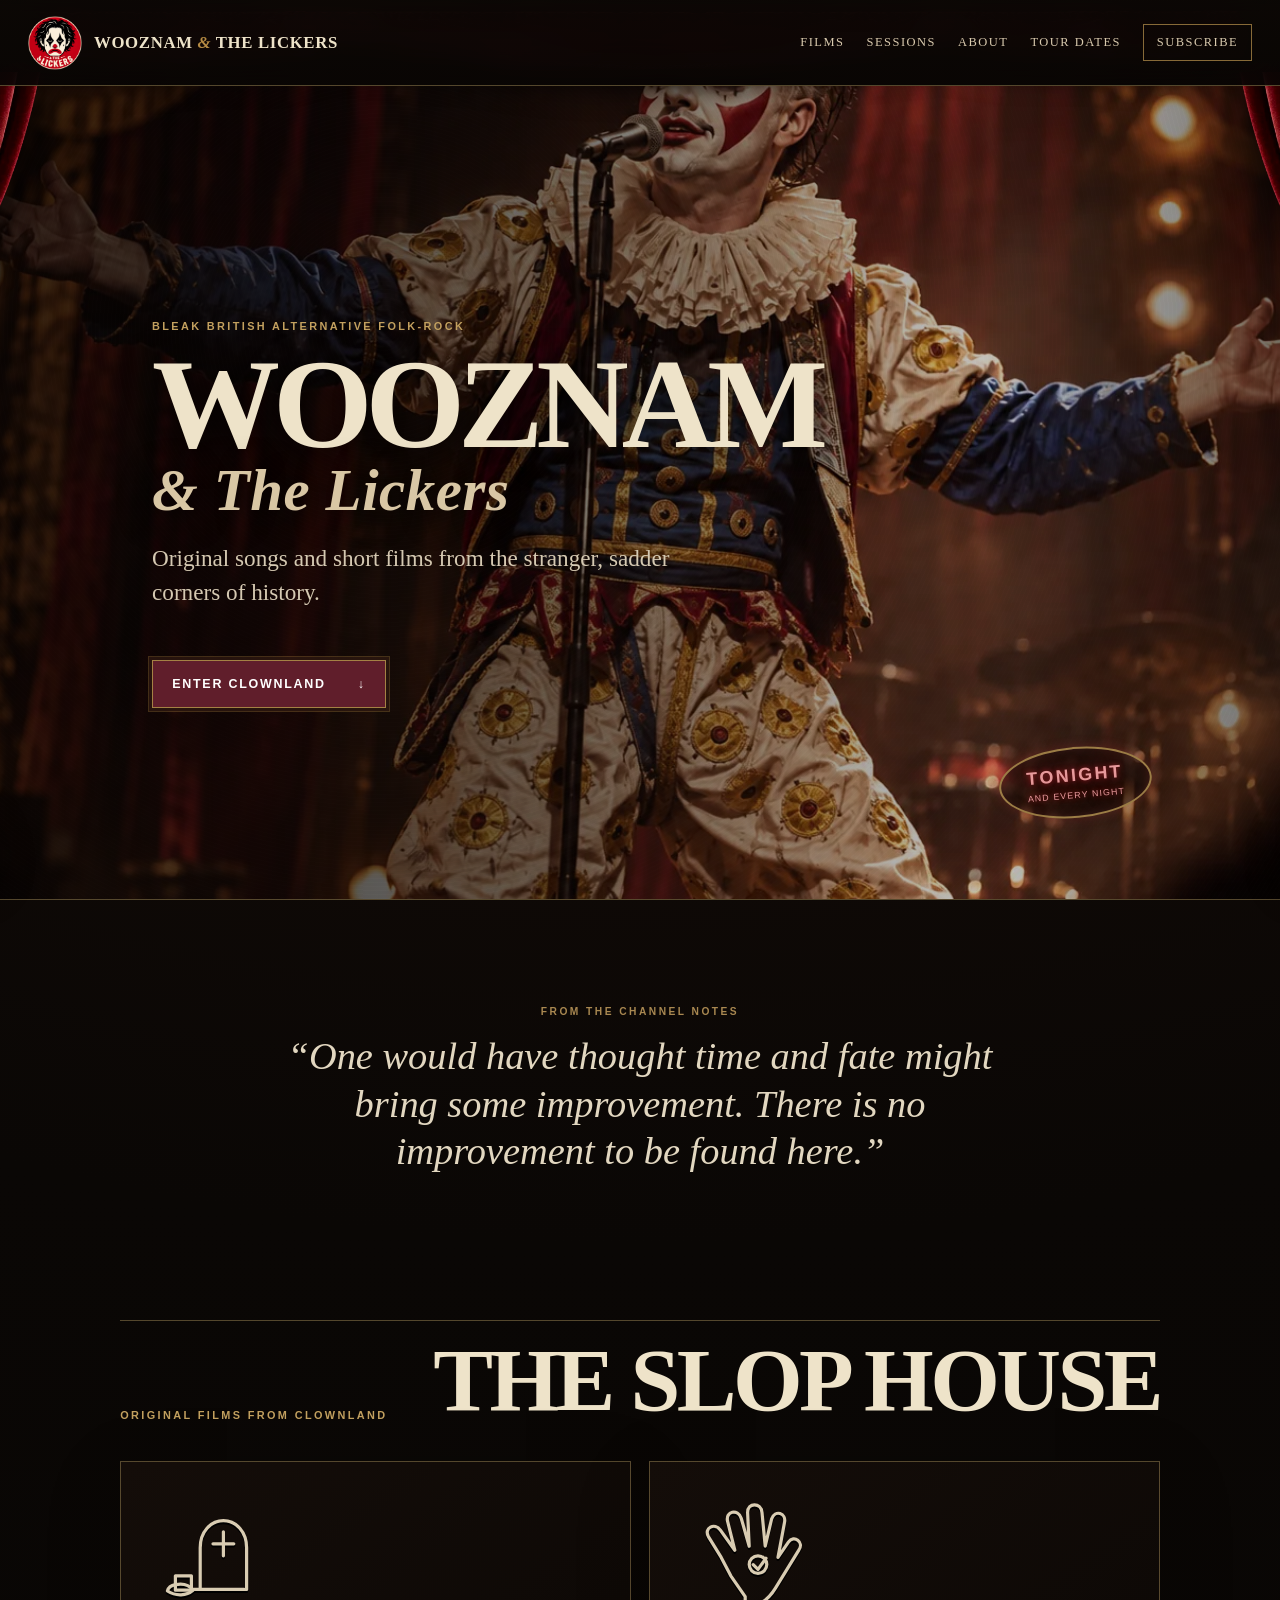
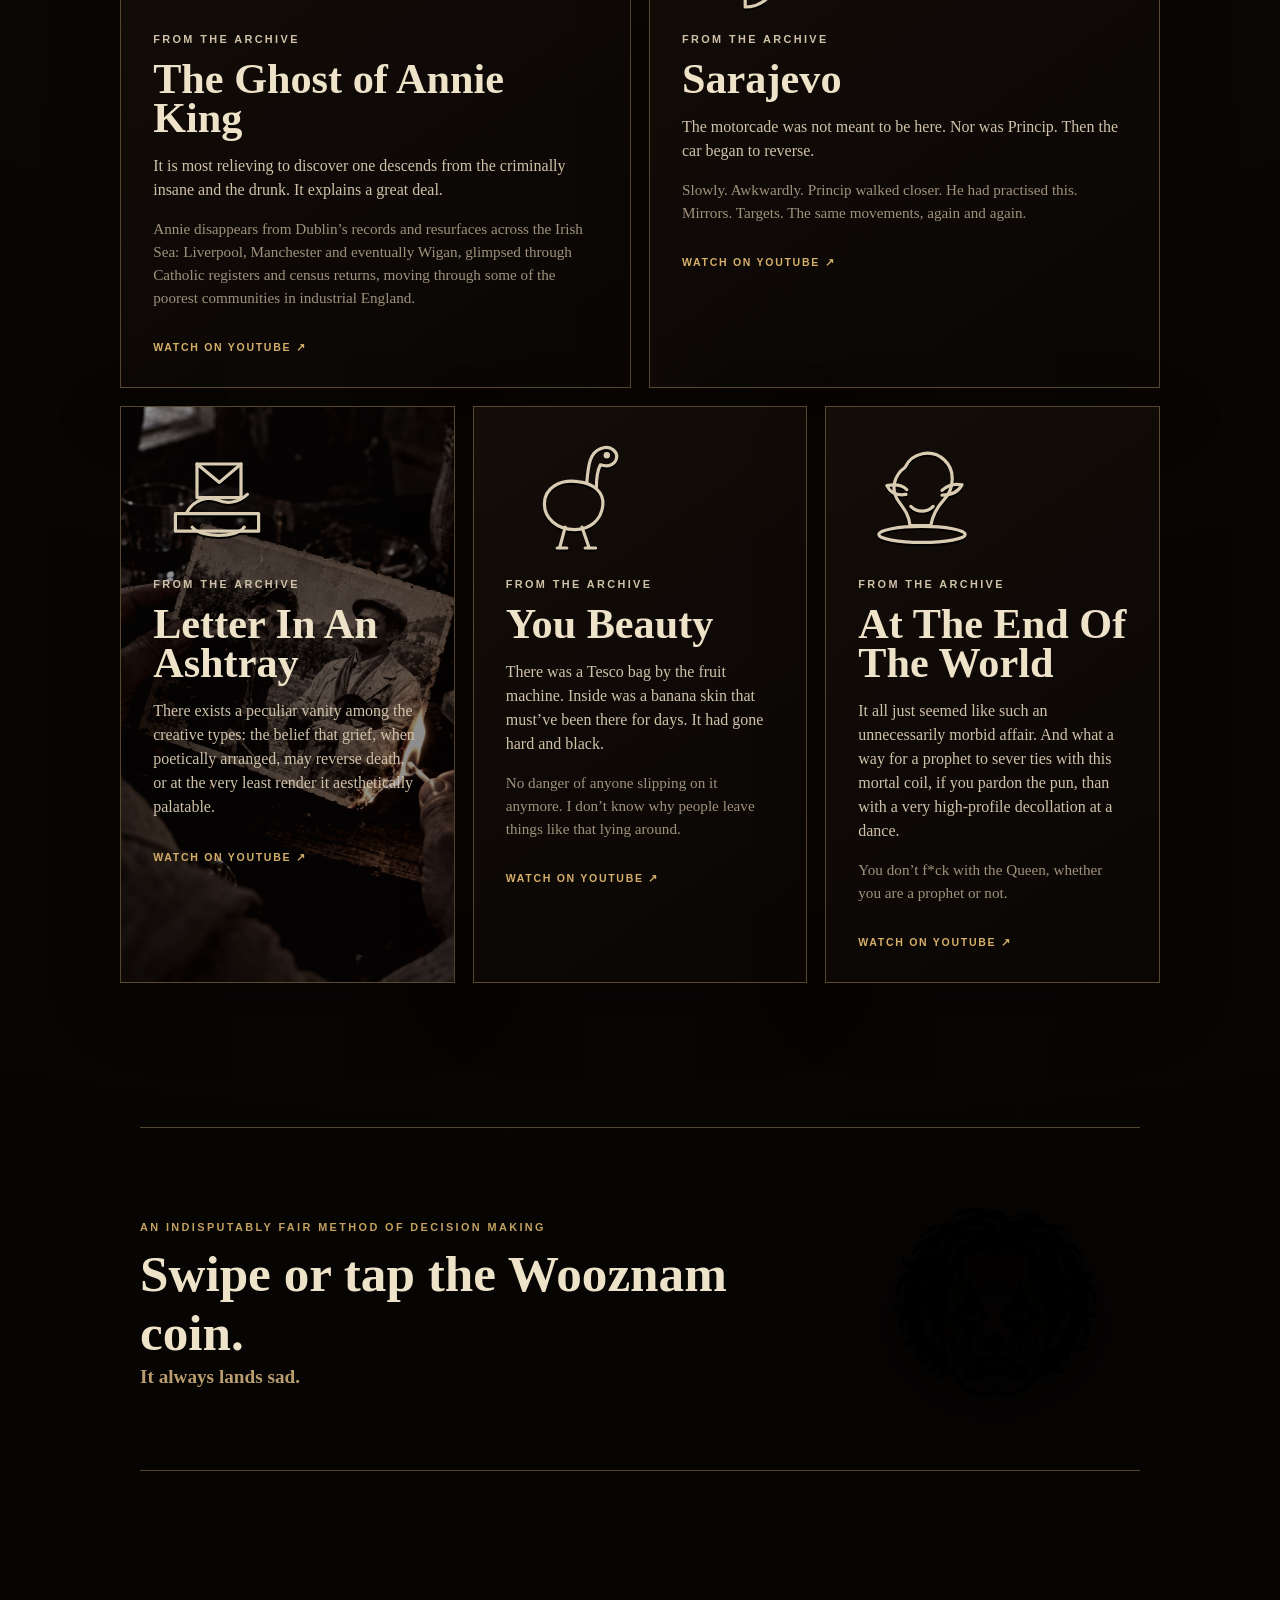
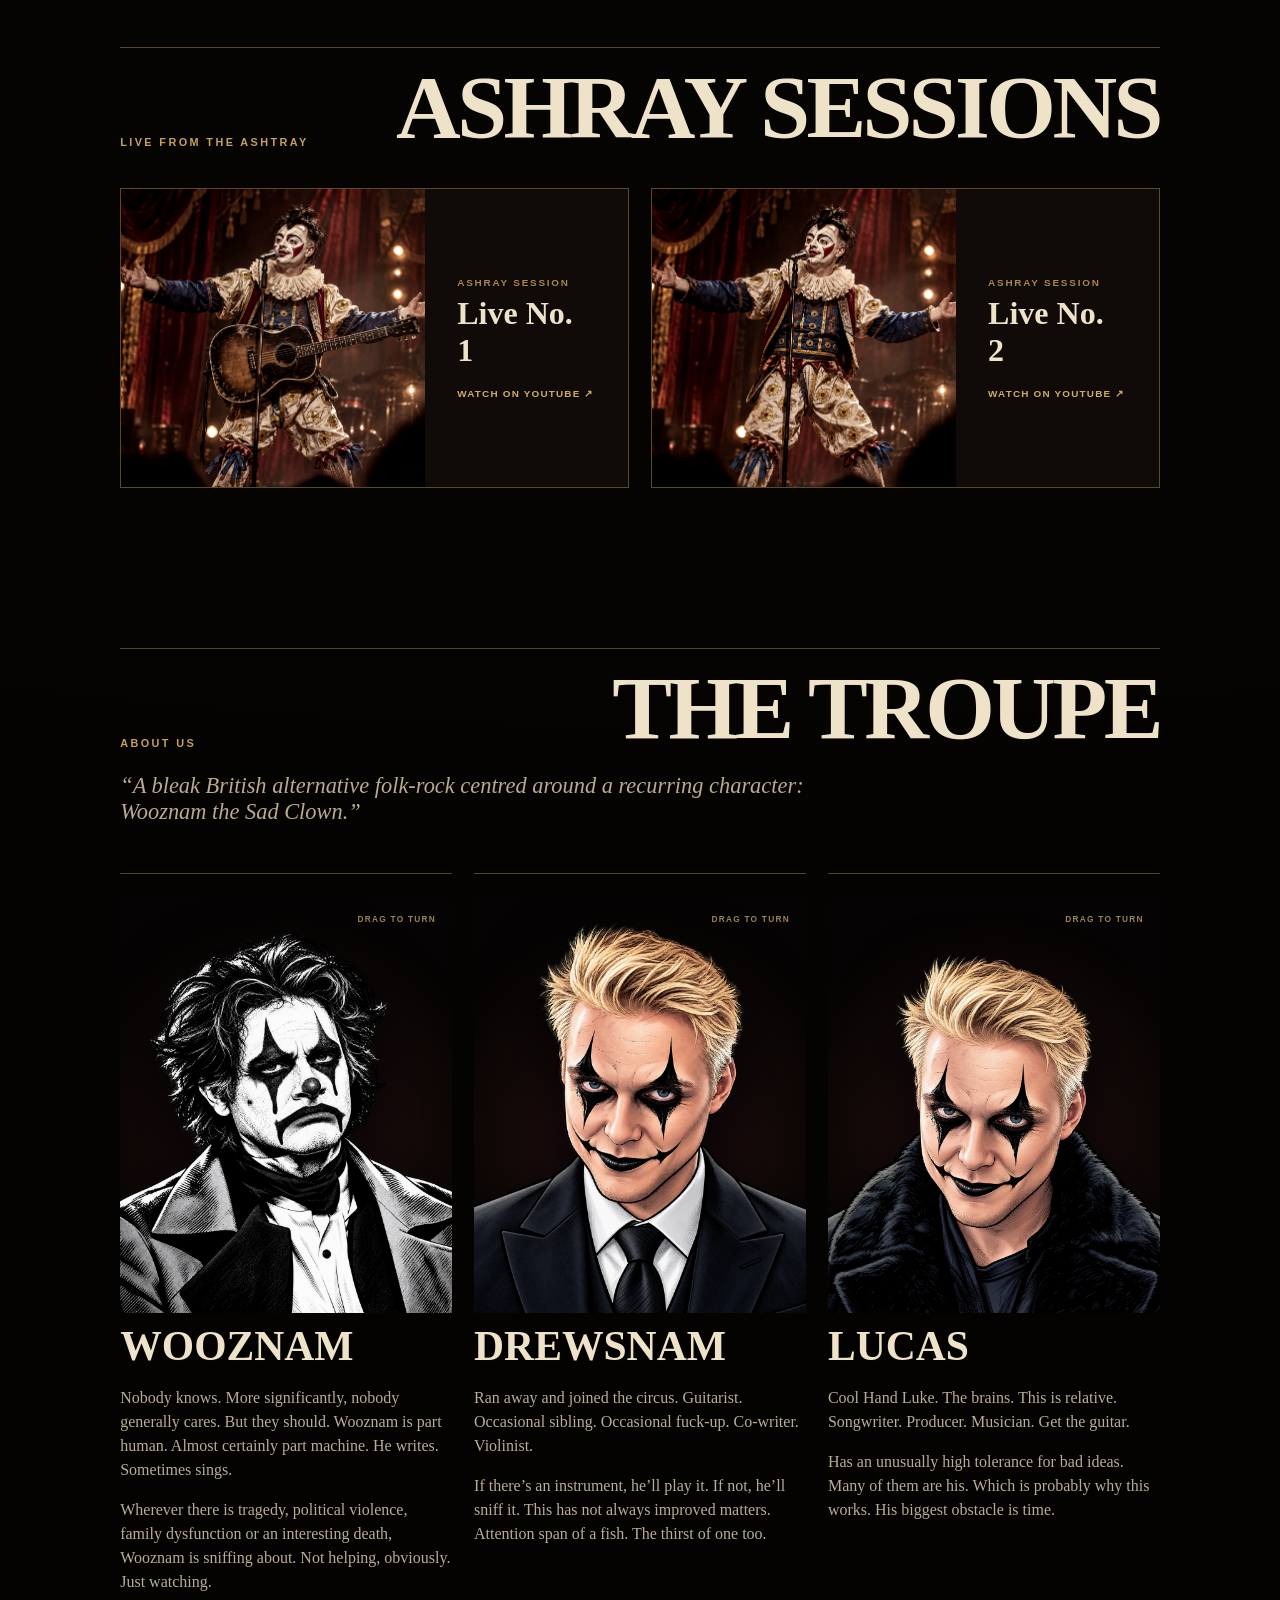
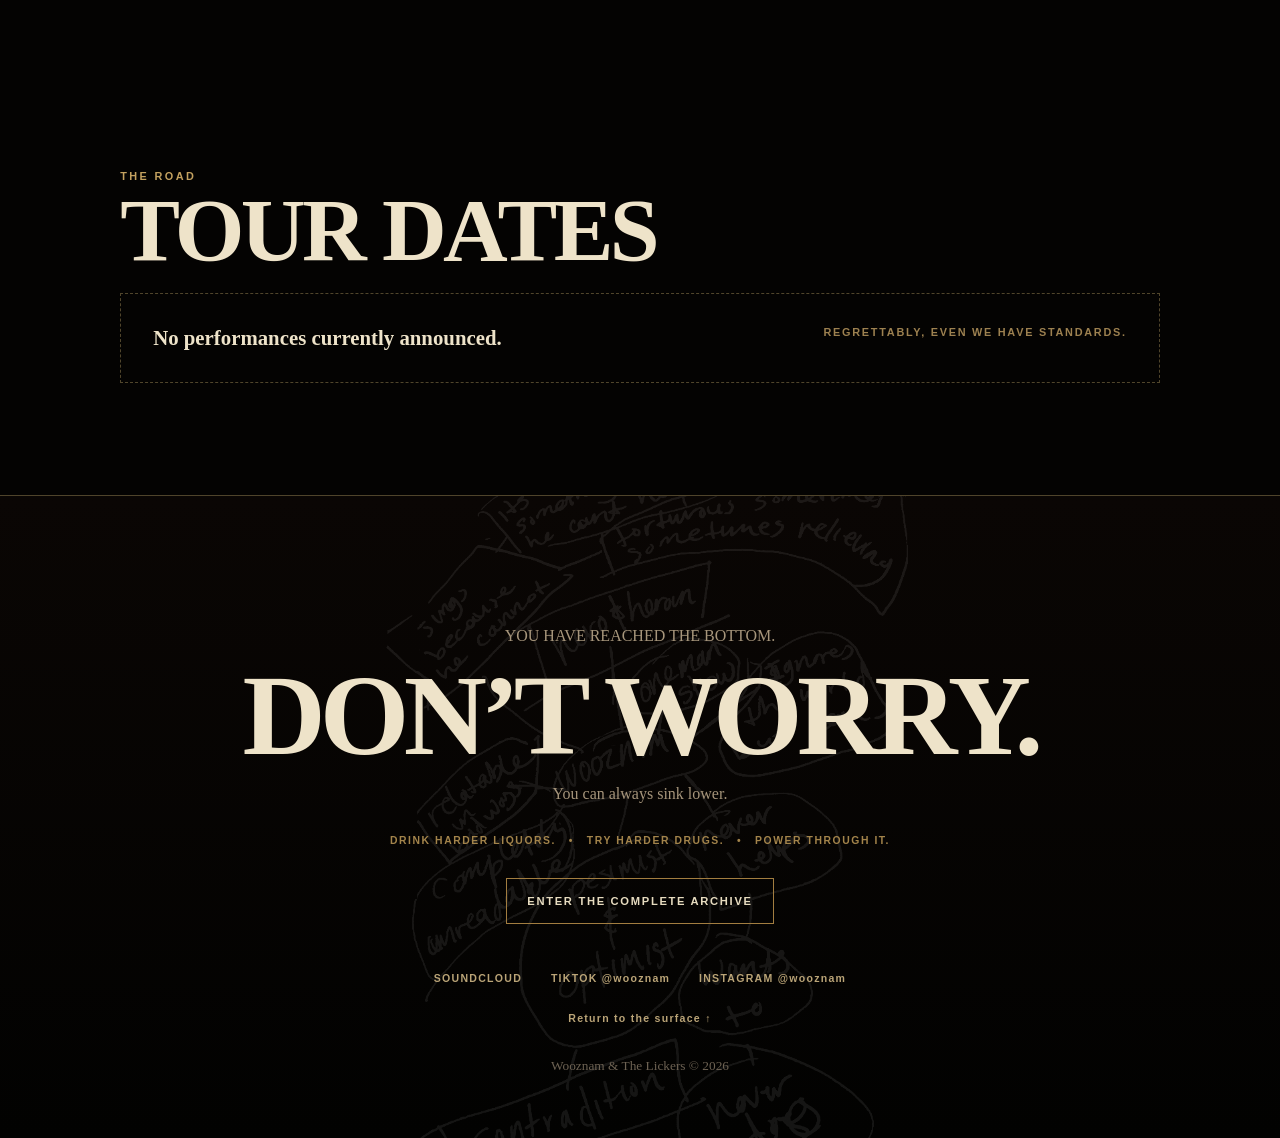
==== commit 940a78d4: "Add files via upload" ====
--- a/index.html
+++ b/index.html
@@ -1,253 +1,215 @@
 <!doctype html>
-<html lang="en-GB" class="no-js">
-  <head>
-    <meta charset="UTF-8" />
-    <meta name="viewport" content="width=device-width, initial-scale=1" />
-    <meta
-      name="description"
-      content="Wooznam & The Lickers make original songs and cinematic short films from the stranger, sadder corners of history."
-    />
-    <meta name="theme-color" content="#0b0b09" />
-    <title>Wooznam &amp; The Lickers | History, badly behaved</title>
-    <link rel="icon" type="image/svg+xml" href="data:image/svg+xml,%3Csvg xmlns='http://www.w3.org/2000/svg' viewBox='0 0 64 64'%3E%3Crect width='64' height='64' rx='32' fill='%230b0b09'/%3E%3Cpath d='M32 9v46c-12 0-20-9-20-22S20 9 32 9Z' fill='%23f2c94c'/%3E%3Cpath d='M32 9c12 0 20 11 20 24s-8 22-20 22V9Z' fill='%23e7dec8'/%3E%3Ccircle cx='24' cy='29' r='4' fill='%230b0b09'/%3E%3Ccircle cx='41' cy='29' r='4' fill='%234a8db7'/%3E%3Cpath d='m32 29-4 9h8Z' fill='%23d72f22'/%3E%3C/svg%3E" />
-    <link rel="stylesheet" href="styles.css" />
-    <link rel="stylesheet" href="georgian.css" />
-    <script>
-      document.documentElement.classList.remove("no-js");
-      document.documentElement.classList.add("js");
-    </script>
-  </head>
-  <body>
-    <a class="skip-link" href="#main">Skip to the stories</a>
-    <aside class="procession" aria-hidden="true">
-      <span class="procession__title">The programme</span>
-      <span class="procession__track"><i></i></span>
-      <strong class="procession__act">Entrance</strong>
-    </aside>
-
-    <header class="site-header" data-header>
-      <a class="brand" href="#top" aria-label="Wooznam and The Lickers, home">
-        <img src="assets/mark.webp" width="72" height="72" alt="" />
-        <span class="brand__name">Wooznam <i>&amp;</i> The Lickers</span>
-      </a>
-
-      <button class="menu-toggle" type="button" aria-expanded="false" aria-controls="site-nav">
-        <span class="menu-toggle__label">Menu</span>
-        <span class="menu-toggle__bars" aria-hidden="true"></span>
+<html lang="en-GB">
+<head>
+  <meta charset="utf-8" />
+  <meta name="viewport" content="width=device-width,initial-scale=1" />
+  <meta name="description" content="Wooznam & The Lickers. Bleak British alternative folk-rock, original films, dead people, bad decisions and questionable historical judgement." />
+  <meta name="theme-color" content="#080604" />
+  <meta property="og:title" content="Wooznam & The Lickers" />
+  <meta property="og:description" content="Bleak British alternative folk-rock from Clownland." />
+  <title>Wooznam & The Lickers</title>
+  <link rel="icon" href="assets/sad-glyph.webp" />
+  <link rel="stylesheet" href="styles.css" />
+</head>
+<body>
+  <a class="skip" href="#films">Skip to the films</a>
+
+  <div class="theatre-frame" aria-hidden="true">
+    <img class="pelmet" src="assets/pelmet.webp" alt="" />
+    <img class="curtain curtain--left" src="assets/side-curtain.webp" alt="" />
+    <img class="curtain curtain--right" src="assets/side-curtain.webp" alt="" />
+  </div>
+
+  <header class="site-header" id="top">
+    <a class="brand" href="#top" aria-label="Wooznam and The Lickers, home">
+      <img src="assets/badge-logo.webp" alt="" />
+      <span>WOOZNAM <i>&amp;</i> THE LICKERS</span>
+    </a>
+    <button class="menu-button" aria-expanded="false" aria-controls="nav">MENU</button>
+    <nav id="nav" class="nav" aria-label="Primary navigation">
+      <a href="#films">FILMS</a>
+      <a href="#sessions">SESSIONS</a>
+      <a href="#about">ABOUT</a>
+      <a href="#tour">TOUR DATES</a>
+      <a class="subscribe" href="https://www.youtube.com/@wooznam?sub_confirmation=1" target="_blank" rel="noopener">SUBSCRIBE</a>
+    </nav>
+  </header>
+
+  <main>
+    <section class="hero" aria-labelledby="hero-title">
+      <div class="hero-slides" aria-hidden="true">
+        <div class="hero-slide is-active" style="--bg:url('assets/stage-bg.webp')"></div>
+        <div class="hero-slide" style="--bg:url('assets/letter-bg.webp')"></div>
+        <div class="hero-slide" style="--bg:url('assets/pierrot-bg.webp')"></div>
+        <div class="hero-slide" style="--bg:url('assets/wooznam.webp')"></div>
+      </div>
+      <div class="hero-grain" aria-hidden="true"></div>
+      <div class="hero-inner">
+        <p class="kicker">BLEAK BRITISH ALTERNATIVE FOLK-ROCK</p>
+        <h1 id="hero-title">WOOZNAM <span>&amp; The Lickers</span></h1>
+        <p class="hero-copy">Original songs and short films from the stranger, sadder corners of history.</p>
+        <a class="clownland" href="#films">ENTER CLOWNLAND <span aria-hidden="true">↓</span></a>
+      </div>
+      <div class="neon" aria-hidden="true"><span>TONIGHT</span><small>AND EVERY NIGHT</small></div>
+    </section>
+
+    <section class="channel-note" aria-label="From the channel notes">
+      <p>FROM THE CHANNEL NOTES</p>
+      <blockquote>“One would have thought time and fate might bring some improvement. There is no improvement to be found here.”</blockquote>
+    </section>
+
+    <section class="slop-house" id="films" aria-labelledby="films-title">
+      <div class="section-head">
+        <p>ORIGINAL FILMS FROM CLOWNLAND</p>
+        <h2 id="films-title">THE SLOP HOUSE</h2>
+      </div>
+
+      <div class="film-grid">
+        <article class="film-card" data-film="annie">
+          <div class="tattoo tattoo--grave" aria-hidden="true">
+            <svg viewBox="0 0 160 160"><path d="M48 128h66M59 128V76c0-20 13-34 29-34s29 14 29 34v52M75 71h26M88 56v30"/><path d="M28 122c10-2 17 0 22 7-8 7-21 8-32 1 1-4 4-7 10-8Z"/><path d="M28 111h20v18H28z"/></svg>
+          </div>
+          <p class="archive">FROM THE ARCHIVE</p>
+          <h3>The Ghost of Annie King</h3>
+          <p>It is most relieving to discover one descends from the criminally insane and the drunk. It explains a great deal.</p>
+          <p class="excerpt">Annie disappears from Dublin’s records and resurfaces across the Irish Sea: Liverpool, Manchester and eventually Wigan, glimpsed through Catholic registers and census returns, moving through some of the poorest communities in industrial England.</p>
+          <a href="https://www.youtube.com/@wooznam" target="_blank" rel="noopener">WATCH ON YOUTUBE ↗</a>
+        </article>
+
+        <article class="film-card" data-film="sarajevo">
+          <div class="tattoo tattoo--hand" aria-hidden="true">
+            <svg viewBox="0 0 160 160"><path d="M79 137 61 111 49 88 33 62c-6-11 8-18 15-8l18 25-9-36c-3-13 13-16 17-4l10 35-2-42c0-13 17-13 18 0l4 42 8-34c4-12 19-8 16 5l-8 43 13-19c7-10 20 0 13 10l-29 47c-9 15-21 24-38 24Z"/><circle cx="95" cy="97" r="11"/><path d="m89 97 6 6 10-14"/></svg>
+          </div>
+          <p class="archive">FROM THE ARCHIVE</p>
+          <h3>Sarajevo</h3>
+          <p>The motorcade was not meant to be here. Nor was Princip. Then the car began to reverse.</p>
+          <p class="excerpt">Slowly. Awkwardly. Princip walked closer. He had practised this. Mirrors. Targets. The same movements, again and again.</p>
+          <a href="https://www.youtube.com/@wooznam" target="_blank" rel="noopener">WATCH ON YOUTUBE ↗</a>
+        </article>
+
+        <article class="film-card film-card--image" data-film="letter">
+          <div class="film-image" style="background-image:url('assets/letter-bg.webp')"></div>
+          <div class="tattoo tattoo--letter" aria-hidden="true">
+            <svg viewBox="0 0 160 160"><path d="M28 102h104v22H28z"/><path d="M42 101c9-17 27-21 39-16 11 5 25 4 37-7"/><path d="M55 40h55v42H55z"/><path d="m55 40 28 23 27-23M49 119c9 13 56 14 65 0"/></svg>
+          </div>
+          <p class="archive">FROM THE ARCHIVE</p>
+          <h3>Letter In An Ashtray</h3>
+          <p>There exists a peculiar vanity among the creative types: the belief that grief, when poetically arranged, may reverse death, or at the very least render it aesthetically palatable.</p>
+          <a href="https://youtu.be/85EDuy6W2jY" target="_blank" rel="noopener">WATCH ON YOUTUBE ↗</a>
+        </article>
+
+        <article class="film-card" data-film="beauty">
+          <div class="tattoo tattoo--ostrich" aria-hidden="true">
+            <svg viewBox="0 0 160 160"><path d="M86 122c-22 0-38-14-38-32 0-20 19-31 42-28 20 2 33 14 31 30-2 18-16 30-35 30Z"/><path d="M101 63c2-23 4-37 17-42 13-6 24 5 19 15-4 7-12 7-19 5-4 8-5 17-5 28"/><circle cx="126" cy="29" r="2"/><path d="M74 119 67 145M95 119l9 26M64 145h12M99 145h13"/></svg>
+          </div>
+          <p class="archive">FROM THE ARCHIVE</p>
+          <h3>You Beauty</h3>
+          <p>There was a Tesco bag by the fruit machine. Inside was a banana skin that must’ve been there for days. It had gone hard and black.</p>
+          <p class="excerpt">No danger of anyone slipping on it anymore. I don’t know why people leave things like that lying around.</p>
+          <a href="https://www.youtube.com/@wooznam" target="_blank" rel="noopener">WATCH ON YOUTUBE ↗</a>
+        </article>
+
+        <article class="film-card" data-film="world">
+          <div class="tattoo tattoo--head" aria-hidden="true">
+            <svg viewBox="0 0 160 160"><ellipse cx="80" cy="128" rx="54" ry="10"/><path d="M59 44c8-18 33-24 49-9 14 13 12 36 0 49-9 10-15 20-17 33H65c-1-13-7-20-14-30-11-15-6-33 8-43Z"/><path d="M60 78c-12 2-20-3-24-11 11-2 19-1 25 5M105 79c13 0 21-5 25-13-11-2-19 1-25 7"/><path d="M66 93c8 8 20 8 28 0"/></svg>
+          </div>
+          <p class="archive">FROM THE ARCHIVE</p>
+          <h3>At The End Of The World</h3>
+          <p>It all just seemed like such an unnecessarily morbid affair. And what a way for a prophet to sever ties with this mortal coil, if you pardon the pun, than with a very high-profile decollation at a dance.</p>
+          <p class="excerpt">You don’t f*ck with the Queen, whether you are a prophet or not.</p>
+          <a href="https://www.youtube.com/@wooznam" target="_blank" rel="noopener">WATCH ON YOUTUBE ↗</a>
+        </article>
+      </div>
+    </section>
+
+    <section class="coin-section" aria-labelledby="coin-title">
+      <div>
+        <p>AN INDISPUTABLY FAIR METHOD OF DECISION MAKING</p>
+        <h2 id="coin-title">Swipe or tap the Wooznam coin.</h2>
+        <strong>It always lands sad.</strong>
+      </div>
+      <button class="coin" type="button" aria-label="Spin the Wooznam coin">
+        <span class="coin-inner">
+          <span class="coin-face coin-front"><img src="assets/sad-glyph.webp" alt="Wooznam and The Lickers, sad face" /></span>
+          <span class="coin-face coin-back"><img src="assets/happy-coin.webp" alt="" /></span>
+        </span>
       </button>
-
-      <nav class="site-nav" id="site-nav" aria-label="Primary navigation">
-        <a href="#films">The programme</a>
-        <a href="#manifesto">Behind the curtain</a>
-        <a href="#about">The troupe</a>
-      </nav>
-    </header>
-
-    <main id="main">
-      <section class="hero" id="top" aria-labelledby="hero-title">
-        <div class="hero__image" role="img" aria-label="Wooznam sitting in a dimly lit London pub"></div>
-        <div class="hero__scrim" aria-hidden="true"></div>
-        <div class="hero__content">
-          <p class="eyebrow hero__eyebrow">Mr Wooznam &amp; The Lickers humbly present</p>
-          <h1 id="hero-title">
-            History has already happened.
-            <em>We are merely making it worse.</em>
-          </h1>
-          <p class="hero__intro">
-            Original songs and cinematic short films about doomed romantics, failed revolutionaries,
-            criminal ancestors and other poor decisions.
-          </p>
-          <div class="hero__actions">
-            <a class="button button--solid" href="#sarajevo">Begin with Sarajevo</a>
-            <a class="button button--ghost" href="#manifesto">Peer behind the curtain</a>
-          </div>
-        </div>
-        <div class="hero__bill" aria-label="A cabinet of historical curiosities">
-          <span>By royal disappointment</span>
-          <strong>The Grand Historical Exhibition</strong>
-          <span>Admission: one poor decision</span>
-        </div>
-        <div class="hero__index" aria-hidden="true">
-          <span>Est.</span>
-          <strong>MMXXVI</strong>
-          <span>London</span>
-        </div>
-        <a class="scroll-cue" href="#films" aria-label="Scroll to the films">
-          <span>Enter the ring</span>
-          <svg viewBox="0 0 24 24" aria-hidden="true"><path d="M12 4v15m0 0-6-6m6 6 6-6" /></svg>
+    </section>
+
+    <section class="sessions" id="sessions" aria-labelledby="sessions-title">
+      <div class="section-head">
+        <p>LIVE FROM THE ASHTRAY</p>
+        <h2 id="sessions-title">ASHRAY SESSIONS</h2>
+      </div>
+      <div class="session-grid">
+        <a class="session-card" href="https://youtu.be/Be22l8P_83c" target="_blank" rel="noopener">
+          <img src="assets/pierrot-bg.webp" alt="Wooznam and The Lickers Ashtray Session one" />
+          <span><small>ASHRAY SESSION</small><strong>Live No. 1</strong><em>WATCH ON YOUTUBE ↗</em></span>
         </a>
-      </section>
-
-      <div class="marquee" aria-label="Dead people, bad decisions, original music">
-        <div class="marquee__track">
-          <span>Marvels of history</span><i>✦</i><span>Melancholy songs</span><i>✦</i><span>Monstrous decisions</span><i>✦</i>
-          <span aria-hidden="true">Marvels of history</span><i aria-hidden="true">✦</i><span aria-hidden="true">Melancholy songs</span><i aria-hidden="true">✦</i><span aria-hidden="true">Monstrous decisions</span><i aria-hidden="true">✦</i>
-        </div>
-      </div>
-
-      <section class="stories" id="films" aria-labelledby="films-title">
-        <div class="section-heading reveal">
-          <p class="eyebrow">This evening’s entertainments</p>
-          <h2 id="films-title">The Grand Programme</h2>
-          <p>True stories, original songs and just enough historical accuracy to make everybody uncomfortable.</p>
-        </div>
-
-        <article class="story story--sarajevo" id="sarajevo" data-act-label="Act I · Sarajevo">
-          <div class="story__visual reveal">
-            <img
-              src="assets/sarajevo.webp"
-              width="1600"
-              height="893"
-              alt="Wooznam as Gavrilo Princip alone inside a dark 1914 prison cell"
-            />
-            <span class="story__number" aria-hidden="true">01</span>
-            <span class="story__stamp">A historical misadventure</span>
-          </div>
-          <div class="story__copy reveal">
-            <p class="eyebrow">Act I / Sarajevo / 1914</p>
-            <h3>Sarajevo</h3>
-            <p class="story__lede">
-              A teenage revolutionary, an Archduke and a string of coincidences so absurd they would be
-              rejected by any sensible editor.
-            </p>
-            <p>
-              A tragicomic song-film about the morning the twentieth century began badly, and the young man
-              who discovered that changing history is much easier than living with it.
-            </p>
-            <blockquote>
-              “A most curious thing to say. As if one has the ability to control one’s own death.”
-            </blockquote>
-            <button class="text-link case-trigger" type="button" data-case="sarajevo">
-              Open the case file <span aria-hidden="true">↗</span>
-            </button>
-          </div>
-        </article>
-
-        <article class="story story--annie" id="annie" data-act-label="Act II · Annie’s Ghost">
-          <div class="story__visual reveal">
-            <img
-              src="assets/annie.webp"
-              width="964"
-              height="838"
-              alt="Annie King looking across the nineteenth-century Liverpool docks"
-            />
-            <span class="story__number" aria-hidden="true">02</span>
-            <span class="story__stamp">A family investigation</span>
-          </div>
-          <div class="story__copy reveal">
-            <p class="eyebrow">Act II / Ireland &amp; Liverpool</p>
-            <h3>Annie’s Ghost</h3>
-            <p class="story__lede">
-              It is most relieving to discover one descends from the criminally insane and the drunk. It
-              explains a great deal.
-            </p>
-            <p>
-              Prison ledgers, Catholic records, larceny, love and one formidable woman who crossed the Irish
-              Sea and left an indelible mark on a family tree populated largely by the unremarkable.
-            </p>
-            <blockquote>“Say what you will about Irish Catholics, but they kept excellent records.”</blockquote>
-            <button class="text-link case-trigger" type="button" data-case="annie">
-              Open the case file <span aria-hidden="true">↗</span>
-            </button>
-          </div>
-        </article>
-      </section>
-
-      <section class="interlude" aria-label="Wooznam and The Lickers">
-        <img src="assets/stormbound.webp" width="2000" height="750" alt="Wooznam and The Lickers beneath storm clouds" />
-        <div class="interlude__veil" aria-hidden="true"></div>
-        <p aria-hidden="true">No footnote left unturned</p>
-      </section>
-
-      <section class="manifesto" id="manifesto" aria-labelledby="manifesto-title" data-act-label="Behind the curtain">
-        <div class="manifesto__title reveal">
-          <p class="eyebrow">Behind the curtain</p>
-          <h2 id="manifesto-title">Dig up the dead.<br />Give them a chorus.</h2>
-        </div>
-        <ol class="manifesto__rules">
-          <li class="reveal">
-            <span>01</span>
-            <div><h3>Find the footnote</h3><p>The stranger the detail, the closer it is to the truth.</p></div>
-          </li>
-          <li class="reveal">
-            <span>02</span>
-            <div><h3>Follow the human</h3><p>History remembers movements. Songs remember the people trapped inside them.</p></div>
-          </li>
-          <li class="reveal">
-            <span>03</span>
-            <div><h3>Write the chorus</h3><p>If tragedy cannot be explained, it can at least be made inconveniently catchy.</p></div>
-          </li>
-          <li class="reveal">
-            <span>04</span>
-            <div><h3>Leave the fingerprints</h3><p>No polished mythology. Keep the doubt, the dirt and the bad judgement.</p></div>
-          </li>
-        </ol>
-      </section>
-
-      <section class="about" id="about" aria-labelledby="about-title" data-act-label="The troupe">
-        <div class="about__portrait reveal">
-          <img
-            src="assets/wooznam-pub.webp"
-            width="2048"
-            height="1152"
-            alt="Wooznam in monochrome clown make-up at a pub table"
-          />
-          <span aria-hidden="true">Artist’s impression. Pint’s real.</span>
-        </div>
-        <div class="about__copy reveal">
-          <p class="eyebrow">Meet the troupe</p>
-          <h2 id="about-title">Nobody asked history to become a concept album.</h2>
-          <p class="about__lead">Wooznam &amp; The Lickers did it anyway.</p>
-          <p>
-            This is a home for darkly comic songs and cinematic films made from true stories. The facts are
-            researched. The dignity is handled less carefully.
-          </p>
-          <p>
-            Here you will find revolutionaries, clowns, criminals, ghosts and ordinary people who wandered
-            into history before history had the decency to warn them.
-          </p>
-        </div>
-      </section>
-
-      <section class="closing" aria-labelledby="closing-title">
-        <p class="eyebrow">The final bow</p>
-        <h2 id="closing-title">History is written by the victors.<br /><em>The B-sides belong to everyone else.</em></h2>
-        <a class="button button--solid" href="#top">Return to the beginning</a>
-      </section>
-    </main>
-
-    <footer class="site-footer">
-      <a class="brand brand--footer" href="#top">
-        <img src="assets/mark.webp" width="64" height="64" alt="" />
-        <span class="brand__name">Wooznam <i>&amp;</i> The Lickers</span>
-      </a>
-      <p>Original songs, questionable characters.</p>
-      <p>© <span data-year>2026</span> Wooznam &amp; The Lickers</p>
-    </footer>
-
-    <dialog class="case-file" aria-labelledby="case-title">
-      <div class="case-file__topline">
-        <span>Private papers / handle without care</span>
-        <button class="case-file__close" type="button" aria-label="Close case file">×</button>
-      </div>
-      <div class="case-file__body">
-        <p class="eyebrow" data-case-meta></p>
-        <h2 id="case-title" data-case-title></h2>
-        <p class="case-file__lede" data-case-lede></p>
-        <div class="case-file__grid">
-          <div>
-            <h3>The trouble</h3>
-            <p data-case-trouble></p>
-          </div>
-          <div>
-            <h3>Persons of interest</h3>
-            <ul data-case-people></ul>
-          </div>
-        </div>
-        <p class="case-file__note" data-case-note></p>
-      </div>
-    </dialog>
-
-    <script src="script.js"></script>
-  </body>
+        <a class="session-card" href="https://www.youtube.com/@wooznam" target="_blank" rel="noopener">
+          <img src="assets/stage-bg.webp" alt="Wooznam and The Lickers Ashtray Session two" />
+          <span><small>ASHRAY SESSION</small><strong>Live No. 2</strong><em>WATCH ON YOUTUBE ↗</em></span>
+        </a>
+      </div>
+    </section>
+
+    <section class="about" id="about" aria-labelledby="about-title">
+      <div class="section-head">
+        <p>ABOUT US</p>
+        <h2 id="about-title">THE TROUPE</h2>
+      </div>
+      <p class="about-intro">“A bleak British alternative folk-rock centred around a recurring character: Wooznam the Sad Clown.”</p>
+      <div class="troupe-grid">
+        <article class="member">
+          <div class="portrait-stage" data-portrait tabindex="0" aria-label="Interactive portrait of Wooznam. Drag to turn or tap to spin.">
+            <img src="assets/wooznam.webp" alt="Wooznam in sad clown makeup" />
+          </div>
+          <h3>WOOZNAM</h3>
+          <p>Nobody knows. More significantly, nobody generally cares. But they should. Wooznam is part human. Almost certainly part machine. He writes. Sometimes sings.</p>
+          <p>Wherever there is tragedy, political violence, family dysfunction or an interesting death, Wooznam is sniffing about. Not helping, obviously. Just watching.</p>
+        </article>
+        <article class="member">
+          <div class="portrait-stage" data-portrait tabindex="0" aria-label="Interactive portrait of Drewsnam. Drag to turn or tap to spin.">
+            <img src="assets/drewsnam.webp" alt="Drewsnam in black clown makeup" />
+          </div>
+          <h3>DREWSNAM</h3>
+          <p>Ran away and joined the circus. Guitarist. Occasional sibling. Occasional fuck-up. Co-writer. Violinist.</p>
+          <p>If there’s an instrument, he’ll play it. If not, he’ll sniff it. This has not always improved matters. Attention span of a fish. The thirst of one too.</p>
+        </article>
+        <article class="member">
+          <div class="portrait-stage" data-portrait tabindex="0" aria-label="Interactive portrait of Lucas. Drag to turn or tap to spin.">
+            <img src="assets/lucas.webp" alt="Lucas wearing clown makeup" />
+          </div>
+          <h3>LUCAS</h3>
+          <p>Cool Hand Luke. The brains. This is relative. Songwriter. Producer. Musician. Get the guitar.</p>
+          <p>Has an unusually high tolerance for bad ideas. Many of them are his. Which is probably why this works. His biggest obstacle is time.</p>
+        </article>
+      </div>
+    </section>
+
+    <section class="tour" id="tour" aria-labelledby="tour-title">
+      <p>THE ROAD</p>
+      <h2 id="tour-title">TOUR DATES</h2>
+      <div class="no-shows"><strong>No performances currently announced.</strong><span>REGRETTABLY, EVEN WE HAVE STANDARDS.</span></div>
+    </section>
+
+    <section class="bottom">
+      <img src="assets/wooznam-scribble.webp" alt="" aria-hidden="true" />
+      <p>YOU HAVE REACHED THE BOTTOM.</p>
+      <h2>DON’T WORRY.</h2>
+      <p>You can always sink lower.</p>
+      <div class="bad-advice"><span>DRINK HARDER LIQUORS.</span><b>•</b><span>TRY HARDER DRUGS.</span><b>•</b><span>POWER THROUGH IT.</span></div>
+      <a class="archive-button" href="#films">ENTER THE COMPLETE ARCHIVE</a>
+      <div class="socials">
+        <a href="https://soundcloud.com/c_l_o_w_n" target="_blank" rel="noopener">SOUNDCLOUD</a>
+        <a href="https://www.tiktok.com/@wooznam" target="_blank" rel="noopener">TIKTOK @wooznam</a>
+        <a href="https://www.instagram.com/wooznam/" target="_blank" rel="noopener">INSTAGRAM @wooznam</a>
+      </div>
+      <a class="surface" href="#top">Return to the surface ↑</a>
+      <small>Wooznam &amp; The Lickers © 2026</small>
+    </section>
+  </main>
+
+  <script src="script.js"></script>
+</body>
 </html>
--- a/styles.css
+++ b/styles.css
@@ -1,1911 +1,4 @@
-:root {
-  --ink: #0b0b09;
-  --ink-soft: #171714;
-  --paper: #e7dec8;
-  --paper-dim: #b9ad92;
-  --red: #d72f22;
-  --yellow: #f2c94c;
-  --blue: #4a8db7;
-  --line: rgba(231, 222, 200, 0.24);
-  --display: Impact, Haettenschweiler, "Arial Narrow Bold", sans-serif;
-  --serif: Georgia, "Times New Roman", serif;
-  --sans: Inter, ui-sans-serif, system-ui, -apple-system, BlinkMacSystemFont, "Segoe UI", sans-serif;
-  --gutter: clamp(1.25rem, 4vw, 4.5rem);
-  --max: 96rem;
-}
-
-* {
-  box-sizing: border-box;
-}
-
-html {
-  scroll-behavior: smooth;
-  background: var(--ink);
-}
-
-body {
-  margin: 0;
-  color: var(--paper);
-  background:
-    linear-gradient(rgba(255, 255, 255, 0.018) 1px, transparent 1px),
-    linear-gradient(90deg, rgba(255, 255, 255, 0.012) 1px, transparent 1px),
-    var(--ink);
-  background-size: 46px 46px;
-  font-family: var(--sans);
-  font-size: 1rem;
-  line-height: 1.6;
-  overflow-x: hidden;
-}
-
-body::before {
-  position: fixed;
-  z-index: 50;
-  inset: 0;
-  pointer-events: none;
-  opacity: 0.14;
-  content: "";
-  background-image: url("data:image/svg+xml,%3Csvg viewBox='0 0 180 180' xmlns='http://www.w3.org/2000/svg'%3E%3Cfilter id='n'%3E%3CfeTurbulence type='fractalNoise' baseFrequency='.95' numOctaves='4' stitchTiles='stitch'/%3E%3C/filter%3E%3Crect width='100%25' height='100%25' filter='url(%23n)' opacity='.45'/%3E%3C/svg%3E");
-  mix-blend-mode: soft-light;
-}
-
-img {
-  display: block;
-  max-width: 100%;
-}
-
-a {
-  color: inherit;
-}
-
-button,
-a {
-  -webkit-tap-highlight-color: transparent;
-}
-
-button {
-  font: inherit;
-}
-
-::selection {
-  color: var(--ink);
-  background: var(--yellow);
-}
-
-:focus-visible {
-  outline: 3px solid var(--yellow);
-  outline-offset: 4px;
-}
-
-.skip-link {
-  position: fixed;
-  z-index: 100;
-  top: 1rem;
-  left: 1rem;
-  padding: 0.75rem 1rem;
-  color: var(--ink);
-  background: var(--yellow);
-  font-weight: 800;
-  transform: translateY(-160%);
-}
-
-.skip-link:focus {
-  transform: translateY(0);
-}
-
-.site-header {
-  position: fixed;
-  z-index: 30;
-  top: 0;
-  left: 0;
-  display: flex;
-  width: 100%;
-  min-height: 6rem;
-  padding: 0.9rem var(--gutter);
-  align-items: center;
-  justify-content: space-between;
-  border-bottom: 1px solid transparent;
-  transition: background 220ms ease, border-color 220ms ease, min-height 220ms ease;
-}
-
-.site-header.is-scrolled {
-  min-height: 4.75rem;
-  background: rgba(11, 11, 9, 0.92);
-  border-color: var(--line);
-  backdrop-filter: blur(14px);
-}
-
-.brand {
-  display: inline-flex;
-  gap: 0.8rem;
-  align-items: center;
-  max-width: 18rem;
-  text-decoration: none;
-}
-
-.brand img {
-  width: 3.35rem;
-  height: 3.35rem;
-  object-fit: cover;
-  border-radius: 50%;
-  box-shadow: 0 0 0 1px rgba(231, 222, 200, 0.46);
-}
-
-.brand__name {
-  font-family: var(--display);
-  font-size: clamp(1.05rem, 1.5vw, 1.35rem);
-  line-height: 0.92;
-  letter-spacing: 0.02em;
-  text-transform: uppercase;
-}
-
-.brand__name i {
-  color: var(--red);
-  font-family: var(--serif);
-  font-style: italic;
-}
-
-.site-nav {
-  display: flex;
-  gap: clamp(1.25rem, 3vw, 3rem);
-  align-items: center;
-}
-
-.site-nav a {
-  position: relative;
-  color: var(--paper);
-  font-size: 0.79rem;
-  font-weight: 750;
-  letter-spacing: 0.14em;
-  text-decoration: none;
-  text-transform: uppercase;
-}
-
-.site-nav a::after {
-  position: absolute;
-  right: 0;
-  bottom: -0.45rem;
-  left: 0;
-  height: 2px;
-  background: var(--red);
-  content: "";
-  transform: scaleX(0);
-  transform-origin: left;
-  transition: transform 180ms ease;
-}
-
-.site-nav a:hover::after,
-.site-nav a:focus-visible::after {
-  transform: scaleX(1);
-}
-
-.menu-toggle {
-  display: none;
-}
-
-.hero {
-  position: relative;
-  display: grid;
-  min-height: max(47rem, 100svh);
-  padding: 9rem var(--gutter) 5.5rem;
-  align-items: end;
-  isolation: isolate;
-  overflow: hidden;
-}
-
-.hero__image,
-.hero__scrim {
-  position: absolute;
-  z-index: -2;
-  inset: 0;
-}
-
-.hero__image {
-  background-image: url("assets/wooznam-pub.webp");
-  background-position: 52% 48%;
-  background-size: cover;
-  filter: saturate(0.74) contrast(1.12);
-  transform: scale(1.025);
-  animation: hero-settle 2.2s cubic-bezier(0.2, 0.75, 0.2, 1) both;
-}
-
-.hero__scrim {
-  z-index: -1;
-  background:
-    linear-gradient(90deg, rgba(5, 5, 4, 0.97) 0%, rgba(5, 5, 4, 0.83) 37%, rgba(5, 5, 4, 0.2) 70%),
-    linear-gradient(0deg, rgba(5, 5, 4, 0.88) 0%, transparent 45%),
-    linear-gradient(180deg, rgba(5, 5, 4, 0.64) 0%, transparent 25%);
-}
-
-.hero__content {
-  width: min(56rem, 78vw);
-  animation: hero-copy 900ms 160ms cubic-bezier(0.2, 0.75, 0.2, 1) both;
-}
-
-.eyebrow {
-  margin: 0 0 1rem;
-  color: var(--red);
-  font-size: 0.77rem;
-  font-weight: 850;
-  letter-spacing: 0.19em;
-  line-height: 1.4;
-  text-transform: uppercase;
-}
-
-.hero__eyebrow {
-  display: flex;
-  gap: 0.8rem;
-  color: var(--yellow);
-  align-items: center;
-}
-
-.hero__eyebrow::before {
-  width: 2.75rem;
-  height: 2px;
-  background: currentColor;
-  content: "";
-}
-
-.hero h1 {
-  max-width: 51rem;
-  margin: 0;
-  font-family: var(--display);
-  font-size: clamp(4rem, 9.4vw, 9.5rem);
-  font-weight: 900;
-  letter-spacing: -0.042em;
-  line-height: 0.75;
-  text-transform: uppercase;
-  text-wrap: balance;
-}
-
-.hero h1 em {
-  display: block;
-  margin-top: 0.24em;
-  color: var(--yellow);
-  font-family: var(--serif);
-  font-size: 0.39em;
-  font-weight: 400;
-  letter-spacing: -0.025em;
-  line-height: 0.98;
-  text-transform: none;
-}
-
-.hero__intro {
-  max-width: 42rem;
-  margin: 2rem 0 0;
-  color: rgba(231, 222, 200, 0.83);
-  font-family: var(--serif);
-  font-size: clamp(1.08rem, 1.7vw, 1.4rem);
-  line-height: 1.52;
-}
-
-.hero__actions {
-  display: flex;
-  flex-wrap: wrap;
-  gap: 0.9rem;
-  margin-top: 2.1rem;
-}
-
-.button {
-  display: inline-flex;
-  min-height: 3.4rem;
-  padding: 0.75rem 1.35rem;
-  align-items: center;
-  justify-content: center;
-  border: 1px solid var(--paper);
-  color: var(--paper);
-  font-size: 0.76rem;
-  font-weight: 850;
-  letter-spacing: 0.13em;
-  text-decoration: none;
-  text-transform: uppercase;
-  transition: color 160ms ease, background 160ms ease, border-color 160ms ease, transform 160ms ease;
-}
-
-.button:hover {
-  transform: translateY(-2px);
-}
-
-.button--solid {
-  color: var(--ink);
-  background: var(--yellow);
-  border-color: var(--yellow);
-}
-
-.button--solid:hover {
-  background: var(--paper);
-  border-color: var(--paper);
-}
-
-.button--ghost {
-  background: rgba(11, 11, 9, 0.34);
-}
-
-.button--ghost:hover {
-  color: var(--ink);
-  background: var(--paper);
-}
-
-.hero__index {
-  position: absolute;
-  right: var(--gutter);
-  bottom: 6.3rem;
-  display: flex;
-  flex-direction: column;
-  gap: 0.1rem;
-  align-items: flex-end;
-  color: rgba(231, 222, 200, 0.68);
-  font-size: 0.68rem;
-  font-weight: 750;
-  letter-spacing: 0.17em;
-  line-height: 1.2;
-  text-transform: uppercase;
-  writing-mode: vertical-rl;
-}
-
-.hero__index strong {
-  color: var(--paper);
-  font-family: var(--serif);
-  font-size: 1.1rem;
-  font-weight: 400;
-}
-
-.scroll-cue {
-  position: absolute;
-  right: var(--gutter);
-  bottom: 1.2rem;
-  display: inline-flex;
-  gap: 0.65rem;
-  align-items: center;
-  color: rgba(231, 222, 200, 0.66);
-  font-size: 0.66rem;
-  font-weight: 750;
-  letter-spacing: 0.14em;
-  text-decoration: none;
-  text-transform: uppercase;
-}
-
-.scroll-cue svg {
-  width: 1.25rem;
-  fill: none;
-  stroke: currentColor;
-  stroke-linecap: round;
-  stroke-linejoin: round;
-  stroke-width: 1.5;
-  animation: bob 1.7s ease-in-out infinite;
-}
-
-.marquee {
-  position: relative;
-  z-index: 2;
-  overflow: hidden;
-  color: var(--ink);
-  background: var(--red);
-  border-block: 1px solid var(--ink);
-}
-
-.marquee__track {
-  display: flex;
-  width: max-content;
-  padding: 0.58rem 0;
-  align-items: center;
-  animation: marquee 24s linear infinite;
-}
-
-.marquee span {
-  padding-inline: 1.35rem;
-  font-family: var(--display);
-  font-size: clamp(1.1rem, 2vw, 1.65rem);
-  letter-spacing: 0.03em;
-  line-height: 1;
-  text-transform: uppercase;
-}
-
-.marquee i {
-  color: var(--yellow);
-  font-size: 0.6rem;
-  font-style: normal;
-}
-
-.stories {
-  width: min(100%, var(--max));
-  margin: 0 auto;
-  padding: clamp(6rem, 12vw, 11rem) var(--gutter);
-}
-
-.section-heading {
-  display: grid;
-  grid-template-columns: 1.35fr 1fr;
-  margin-bottom: clamp(4.5rem, 8vw, 8rem);
-  align-items: end;
-}
-
-.section-heading .eyebrow {
-  grid-column: 1 / -1;
-}
-
-.section-heading h2,
-.manifesto h2,
-.about h2,
-.closing h2 {
-  margin: 0;
-  font-family: var(--display);
-  font-size: clamp(3.4rem, 7.2vw, 7.5rem);
-  font-weight: 900;
-  letter-spacing: -0.035em;
-  line-height: 0.84;
-  text-transform: uppercase;
-}
-
-.section-heading > p:last-child {
-  max-width: 32rem;
-  margin: 0 0 0.5rem 2rem;
-  color: var(--paper-dim);
-  font-family: var(--serif);
-  font-size: clamp(1.08rem, 1.7vw, 1.35rem);
-  line-height: 1.5;
-}
-
-.story {
-  display: grid;
-  grid-template-columns: minmax(0, 1.15fr) minmax(19rem, 0.85fr);
-  gap: clamp(2rem, 6vw, 7rem);
-  align-items: center;
-}
-
-.story + .story {
-  margin-top: clamp(8rem, 15vw, 15rem);
-}
-
-.story--annie {
-  grid-template-columns: minmax(19rem, 0.82fr) minmax(0, 1.18fr);
-}
-
-.story--annie .story__visual {
-  grid-column: 2;
-}
-
-.story--annie .story__copy {
-  grid-row: 1;
-  grid-column: 1;
-}
-
-.story__visual {
-  position: relative;
-  min-height: 35rem;
-}
-
-.story__visual::before {
-  position: absolute;
-  z-index: -1;
-  inset: 1rem -1rem -1rem 1rem;
-  border: 1px solid var(--red);
-  content: "";
-}
-
-.story--annie .story__visual::before {
-  inset: 1rem 1rem -1rem -1rem;
-  border-color: var(--blue);
-}
-
-.story__visual img {
-  width: 100%;
-  height: clamp(35rem, 55vw, 48rem);
-  object-fit: cover;
-  filter: saturate(0.67) contrast(1.08);
-}
-
-.story--sarajevo .story__visual img {
-  object-position: 56% 50%;
-}
-
-.story--annie .story__visual img {
-  object-position: 50% 35%;
-}
-
-.story__number {
-  position: absolute;
-  top: -0.58em;
-  left: -0.18em;
-  color: var(--yellow);
-  font-family: var(--display);
-  font-size: clamp(5rem, 11vw, 11rem);
-  letter-spacing: -0.07em;
-  line-height: 1;
-  text-shadow: 5px 5px 0 var(--ink);
-}
-
-.story--annie .story__number {
-  right: -0.1em;
-  left: auto;
-  color: var(--red);
-}
-
-.story__stamp {
-  position: absolute;
-  right: -1rem;
-  bottom: 1.25rem;
-  padding: 0.55rem 0.8rem;
-  color: var(--ink);
-  background: var(--yellow);
-  border: 2px solid var(--ink);
-  font-family: var(--display);
-  font-size: 0.76rem;
-  letter-spacing: 0.08em;
-  text-transform: uppercase;
-  transform: rotate(-2deg);
-}
-
-.story--annie .story__stamp {
-  right: auto;
-  left: -1rem;
-  color: var(--paper);
-  background: var(--red);
-  transform: rotate(2deg);
-}
-
-.story__copy h3 {
-  margin: 0 0 1.7rem;
-  font-family: var(--display);
-  font-size: clamp(4.4rem, 8.7vw, 9rem);
-  font-weight: 900;
-  letter-spacing: -0.05em;
-  line-height: 0.75;
-  text-transform: uppercase;
-}
-
-.story__lede {
-  margin: 0 0 1.25rem;
-  color: var(--paper);
-  font-family: var(--serif);
-  font-size: clamp(1.3rem, 2.1vw, 1.75rem);
-  line-height: 1.4;
-}
-
-.story__copy > p:not(.eyebrow):not(.story__lede) {
-  max-width: 37rem;
-  color: var(--paper-dim);
-}
-
-.story blockquote {
-  max-width: 36rem;
-  margin: 2rem 0;
-  padding: 1.25rem 0 1.25rem 1.45rem;
-  border-left: 3px solid var(--red);
-  color: var(--paper);
-  font-family: var(--serif);
-  font-size: clamp(1.05rem, 1.6vw, 1.28rem);
-  font-style: italic;
-  line-height: 1.5;
-}
-
-.story--annie blockquote {
-  border-color: var(--blue);
-}
-
-.text-link {
-  display: inline-flex;
-  gap: 0.7rem;
-  padding: 0.35rem 0 0.4rem;
-  align-items: center;
-  color: var(--paper);
-  background: transparent;
-  border: 0;
-  border-bottom: 2px solid var(--red);
-  cursor: pointer;
-  font-size: 0.78rem;
-  font-weight: 850;
-  letter-spacing: 0.13em;
-  text-transform: uppercase;
-  transition: color 160ms ease, gap 160ms ease;
-}
-
-.text-link:hover {
-  gap: 1rem;
-  color: var(--yellow);
-}
-
-.interlude {
-  position: relative;
-  min-height: clamp(24rem, 47vw, 45rem);
-  isolation: isolate;
-  overflow: hidden;
-}
-
-.interlude img,
-.interlude__veil {
-  position: absolute;
-  z-index: -2;
-  inset: 0;
-  width: 100%;
-  height: 100%;
-  object-fit: cover;
-}
-
-.interlude img {
-  object-position: 50% 50%;
-  filter: saturate(0.6) contrast(1.1);
-}
-
-.interlude__veil {
-  z-index: -1;
-  background: linear-gradient(180deg, rgba(11, 11, 9, 0.2), rgba(11, 11, 9, 0.5));
-}
-
-.interlude p {
-  position: absolute;
-  right: var(--gutter);
-  bottom: -0.08em;
-  left: var(--gutter);
-  margin: 0;
-  color: rgba(242, 201, 76, 0.95);
-  font-family: var(--display);
-  font-size: clamp(3rem, 10vw, 10rem);
-  letter-spacing: -0.045em;
-  line-height: 0.7;
-  text-align: center;
-  text-transform: uppercase;
-  text-shadow: 4px 4px 0 var(--ink);
-}
-
-.manifesto {
-  display: grid;
-  grid-template-columns: minmax(0, 0.88fr) minmax(25rem, 1.12fr);
-  gap: clamp(3rem, 8vw, 9rem);
-  width: min(100%, var(--max));
-  margin: 0 auto;
-  padding: clamp(7rem, 12vw, 12rem) var(--gutter);
-  align-items: start;
-}
-
-.manifesto__title {
-  position: sticky;
-  top: 8rem;
-}
-
-.manifesto h2 {
-  font-size: clamp(3.5rem, 6.6vw, 7rem);
-}
-
-.manifesto__rules {
-  margin: 0;
-  padding: 0;
-  list-style: none;
-  counter-reset: item;
-}
-
-.manifesto__rules li {
-  display: grid;
-  grid-template-columns: 4rem 1fr;
-  gap: clamp(1rem, 3vw, 2.4rem);
-  padding: 2rem 0 2.4rem;
-  border-top: 1px solid var(--line);
-}
-
-.manifesto__rules li:last-child {
-  border-bottom: 1px solid var(--line);
-}
-
-.manifesto__rules li > span {
-  color: var(--red);
-  font-family: var(--serif);
-  font-size: 1.1rem;
-  font-style: italic;
-}
-
-.manifesto__rules h3 {
-  margin: 0 0 0.55rem;
-  font-family: var(--display);
-  font-size: clamp(1.8rem, 3.2vw, 3.2rem);
-  letter-spacing: -0.02em;
-  line-height: 0.9;
-  text-transform: uppercase;
-}
-
-.manifesto__rules p {
-  max-width: 34rem;
-  margin: 0;
-  color: var(--paper-dim);
-  font-family: var(--serif);
-  font-size: 1.06rem;
-}
-
-.about {
-  display: grid;
-  grid-template-columns: minmax(0, 1.06fr) minmax(20rem, 0.94fr);
-  gap: clamp(2.5rem, 7vw, 8rem);
-  width: min(calc(100% - (2 * var(--gutter))), var(--max));
-  margin: 0 auto clamp(7rem, 12vw, 12rem);
-  padding: clamp(1rem, 2vw, 2rem);
-  align-items: center;
-  color: var(--ink);
-  background: var(--paper);
-  transform: rotate(-0.35deg);
-}
-
-.about__portrait {
-  position: relative;
-  min-height: 36rem;
-  overflow: hidden;
-}
-
-.about__portrait img {
-  position: absolute;
-  inset: 0;
-  width: 100%;
-  height: 100%;
-  object-fit: cover;
-  object-position: 50% 45%;
-  filter: grayscale(0.3) contrast(1.08);
-}
-
-.about__portrait span {
-  position: absolute;
-  right: 0.75rem;
-  bottom: 0.75rem;
-  padding: 0.25rem 0.5rem;
-  color: var(--paper);
-  background: var(--ink);
-  font-family: var(--serif);
-  font-size: 0.75rem;
-  font-style: italic;
-}
-
-.about__copy {
-  padding: clamp(1rem, 3vw, 3rem) clamp(0.8rem, 3vw, 2rem) clamp(1rem, 3vw, 3rem) 0;
-}
-
-.about__copy .eyebrow {
-  color: var(--red);
-}
-
-.about h2 {
-  font-size: clamp(3rem, 5.5vw, 6rem);
-}
-
-.about__lead {
-  margin: 1.75rem 0 1rem;
-  font-family: var(--serif);
-  font-size: clamp(1.4rem, 2.3vw, 2rem);
-  font-style: italic;
-  line-height: 1.2;
-}
-
-.about__copy > p:not(.eyebrow):not(.about__lead) {
-  max-width: 38rem;
-  color: #38362f;
-}
-
-.closing {
-  position: relative;
-  padding: clamp(6rem, 11vw, 11rem) var(--gutter);
-  text-align: center;
-  overflow: hidden;
-}
-
-.closing::before {
-  position: absolute;
-  top: 10%;
-  left: 50%;
-  width: min(58rem, 78vw);
-  aspect-ratio: 1;
-  border: 1px solid rgba(215, 47, 34, 0.28);
-  border-radius: 50%;
-  content: "";
-  transform: translateX(-50%);
-  box-shadow: 0 0 0 5rem rgba(215, 47, 34, 0.035), 0 0 0 10rem rgba(215, 47, 34, 0.02);
-}
-
-.closing > * {
-  position: relative;
-}
-
-.closing h2 {
-  max-width: 82rem;
-  margin: 0 auto 2.5rem;
-}
-
-.closing h2 em {
-  color: var(--yellow);
-  font-family: var(--serif);
-  font-size: 0.58em;
-  font-weight: 400;
-  line-height: 1;
-  text-transform: none;
-}
-
-.site-footer {
-  display: grid;
-  grid-template-columns: 1.1fr 1fr auto;
-  gap: 2rem;
-  padding: 2rem var(--gutter);
-  align-items: center;
-  border-top: 1px solid var(--line);
-  color: rgba(231, 222, 200, 0.6);
-  font-size: 0.72rem;
-  letter-spacing: 0.08em;
-  text-transform: uppercase;
-}
-
-.brand--footer {
-  color: var(--paper);
-}
-
-.brand--footer img {
-  width: 2.8rem;
-  height: 2.8rem;
-}
-
-.site-footer p {
-  margin: 0;
-}
-
-.case-file {
-  width: min(54rem, calc(100% - 2rem));
-  max-height: calc(100dvh - 2rem);
-  padding: 0;
-  color: var(--ink);
-  background: var(--paper);
-  border: 0;
-  box-shadow: 1rem 1rem 0 var(--red);
-}
-
-.case-file::backdrop {
-  background: rgba(0, 0, 0, 0.86);
-  backdrop-filter: blur(6px);
-}
-
-.case-file__topline {
-  display: flex;
-  min-height: 3.5rem;
-  padding-left: 1.5rem;
-  align-items: center;
-  justify-content: space-between;
-  color: var(--paper);
-  background: var(--ink);
-  font-size: 0.68rem;
-  font-weight: 800;
-  letter-spacing: 0.14em;
-  text-transform: uppercase;
-}
-
-.case-file__close {
-  width: 3.5rem;
-  height: 3.5rem;
-  color: var(--paper);
-  background: var(--red);
-  border: 0;
-  cursor: pointer;
-  font-family: var(--serif);
-  font-size: 2rem;
-  line-height: 1;
-}
-
-.case-file__body {
-  padding: clamp(2rem, 6vw, 4.5rem);
-}
-
-.case-file h2 {
-  margin: 0;
-  font-family: var(--display);
-  font-size: clamp(4rem, 10vw, 7.5rem);
-  letter-spacing: -0.05em;
-  line-height: 0.78;
-  text-transform: uppercase;
-}
-
-.case-file__lede {
-  margin: 1.8rem 0 2.6rem;
-  font-family: var(--serif);
-  font-size: clamp(1.2rem, 2.6vw, 1.65rem);
-  line-height: 1.4;
-}
-
-.case-file__grid {
-  display: grid;
-  grid-template-columns: 1.1fr 0.9fr;
-  gap: 2rem;
-  padding-top: 1.6rem;
-  border-top: 1px solid rgba(11, 11, 9, 0.28);
-}
-
-.case-file h3 {
-  margin: 0 0 0.55rem;
-  font-family: var(--display);
-  font-size: 1.25rem;
-  letter-spacing: 0.03em;
-  text-transform: uppercase;
-}
-
-.case-file__grid p,
-.case-file__grid ul {
-  margin: 0;
-  color: #3d3930;
-}
-
-.case-file__grid ul {
-  padding-left: 1.15rem;
-}
-
-.case-file__note {
-  margin: 2rem 0 0;
-  padding: 0.8rem 1rem;
-  color: var(--paper);
-  background: var(--red);
-  font-size: 0.76rem;
-  font-weight: 750;
-  letter-spacing: 0.06em;
-  text-transform: uppercase;
-  transform: rotate(-0.7deg);
-}
-
-.js .reveal {
-  opacity: 0;
-  transform: translateY(2.5rem);
-  transition: opacity 700ms ease, transform 800ms cubic-bezier(0.2, 0.75, 0.2, 1);
-}
-
-.js .reveal.is-visible {
-  opacity: 1;
-  transform: translateY(0);
-}
-
-@keyframes hero-settle {
-  from { opacity: 0.3; transform: scale(1.11); }
-  to { opacity: 1; transform: scale(1.025); }
-}
-
-@keyframes hero-copy {
-  from { opacity: 0; transform: translateY(2rem); }
-  to { opacity: 1; transform: translateY(0); }
-}
-
-@keyframes marquee {
-  to { transform: translateX(-50%); }
-}
-
-@keyframes bob {
-  0%, 100% { transform: translateY(0); }
-  50% { transform: translateY(0.35rem); }
-}
-
-@media (max-width: 900px) {
-  .site-header {
-    min-height: 5rem;
-  }
-
-  .menu-toggle {
-    position: relative;
-    z-index: 2;
-    display: inline-flex;
-    gap: 0.7rem;
-    align-items: center;
-    color: var(--paper);
-    background: transparent;
-    border: 0;
-    cursor: pointer;
-    font-size: 0.7rem;
-    font-weight: 800;
-    letter-spacing: 0.14em;
-    text-transform: uppercase;
-  }
-
-  .menu-toggle__bars,
-  .menu-toggle__bars::before,
-  .menu-toggle__bars::after {
-    display: block;
-    width: 1.35rem;
-    height: 2px;
-    background: currentColor;
-    content: "";
-    transition: transform 180ms ease, opacity 180ms ease;
-  }
-
-  .menu-toggle__bars {
-    position: relative;
-  }
-
-  .menu-toggle__bars::before {
-    position: absolute;
-    top: -0.38rem;
-  }
-
-  .menu-toggle__bars::after {
-    position: absolute;
-    top: 0.38rem;
-  }
-
-  .menu-toggle[aria-expanded="true"] .menu-toggle__bars {
-    background: transparent;
-  }
-
-  .menu-toggle[aria-expanded="true"] .menu-toggle__bars::before {
-    top: 0;
-    transform: rotate(45deg);
-  }
-
-  .menu-toggle[aria-expanded="true"] .menu-toggle__bars::after {
-    top: 0;
-    transform: rotate(-45deg);
-  }
-
-  .site-nav {
-    position: fixed;
-    z-index: 1;
-    inset: 0;
-    display: flex;
-    flex-direction: column;
-    gap: 1.1rem;
-    padding: 8rem var(--gutter) 3rem;
-    align-items: flex-start;
-    justify-content: center;
-    background: rgba(11, 11, 9, 0.98);
-    visibility: hidden;
-    opacity: 0;
-    transform: translateY(-1rem);
-    transition: opacity 180ms ease, transform 220ms ease, visibility 220ms;
-  }
-
-  .site-nav.is-open {
-    visibility: visible;
-    opacity: 1;
-    transform: translateY(0);
-  }
-
-  .site-nav a {
-    font-family: var(--display);
-    font-size: clamp(2.7rem, 11vw, 5rem);
-    letter-spacing: -0.02em;
-    line-height: 0.9;
-  }
-
-  .hero__content {
-    width: min(44rem, 88vw);
-  }
-
-  .section-heading,
-  .story,
-  .story--annie,
-  .manifesto,
-  .about {
-    grid-template-columns: 1fr;
-  }
-
-  .section-heading > p:last-child {
-    margin: 1.5rem 0 0;
-  }
-
-  .story--annie .story__visual,
-  .story--annie .story__copy {
-    grid-row: auto;
-    grid-column: auto;
-  }
-
-  .story--annie .story__copy {
-    order: 2;
-  }
-
-  .story__visual img {
-    height: min(43rem, 90vw);
-  }
-
-  .manifesto__title {
-    position: static;
-  }
-
-  .about__portrait {
-    min-height: min(38rem, 86vw);
-  }
-
-  .about__copy {
-    padding: 1rem 1rem 2.4rem;
-  }
-
-  .site-footer {
-    grid-template-columns: 1fr 1fr;
-  }
-
-  .site-footer > p:first-of-type {
-    display: none;
-  }
-}
-
-@media (max-width: 620px) {
-  :root {
-    --gutter: 1.15rem;
-  }
-
-  .brand__name {
-    max-width: 9.5rem;
-  }
-
-  .brand img {
-    width: 2.8rem;
-    height: 2.8rem;
-  }
-
-  .menu-toggle__label {
-    position: absolute;
-    width: 1px;
-    height: 1px;
-    padding: 0;
-    overflow: hidden;
-    clip: rect(0, 0, 0, 0);
-    white-space: nowrap;
-    border: 0;
-  }
-
-  .hero {
-    min-height: 100svh;
-    padding-top: 8rem;
-  }
-
-  .hero__image {
-    background-position: 57% 50%;
-  }
-
-  .hero__scrim {
-    background:
-      linear-gradient(90deg, rgba(5, 5, 4, 0.93), rgba(5, 5, 4, 0.35)),
-      linear-gradient(0deg, rgba(5, 5, 4, 0.93) 0%, rgba(5, 5, 4, 0.15) 70%),
-      linear-gradient(180deg, rgba(5, 5, 4, 0.6), transparent 24%);
-  }
-
-  .hero__content {
-    width: 100%;
-  }
-
-  .hero h1 {
-    font-size: clamp(3.7rem, 18vw, 6.4rem);
-  }
-
-  .hero h1 em {
-    font-size: 0.42em;
-  }
-
-  .hero__intro {
-    font-size: 1.03rem;
-  }
-
-  .hero__actions {
-    align-items: stretch;
-    flex-direction: column;
-  }
-
-  .button {
-    width: 100%;
-  }
-
-  .hero__index,
-  .scroll-cue span {
-    display: none;
-  }
-
-  .story__visual {
-    min-height: 27rem;
-  }
-
-  .story__visual img {
-    height: 29rem;
-  }
-
-  .story__visual::before {
-    inset: 0.65rem -0.45rem -0.65rem 0.45rem;
-  }
-
-  .story--annie .story__visual::before {
-    inset: 0.65rem 0.45rem -0.65rem -0.45rem;
-  }
-
-  .story__stamp {
-    right: -0.35rem;
-  }
-
-  .story--annie .story__stamp {
-    left: -0.35rem;
-  }
-
-  .manifesto__rules li {
-    grid-template-columns: 2.3rem 1fr;
-  }
-
-  .about {
-    width: calc(100% - 1rem);
-  }
-
-  .about__portrait {
-    min-height: 24rem;
-  }
-
-  .site-footer {
-    grid-template-columns: 1fr;
-    text-align: center;
-  }
-
-  .site-footer .brand {
-    margin-inline: auto;
-  }
-
-  .case-file {
-    width: calc(100% - 1rem);
-    max-height: calc(100dvh - 1rem);
-    box-shadow: 0.45rem 0.45rem 0 var(--red);
-  }
-
-  .case-file__grid {
-    grid-template-columns: 1fr;
-  }
-}
-
-@media (prefers-reduced-motion: reduce) {
-  html {
-    scroll-behavior: auto;
-  }
-
-  *,
-  *::before,
-  *::after {
-    scroll-behavior: auto !important;
-    animation-duration: 0.01ms !important;
-    animation-iteration-count: 1 !important;
-    transition-duration: 0.01ms !important;
-  }
-
-  .js .reveal {
-    opacity: 1;
-    transform: none;
-  }
-}
-
-/* The crooked big top */
-
-:root {
-  --ink: #130608;
-  --ink-soft: #25090e;
-  --paper: #f3e2b7;
-  --paper-dim: #c9b985;
-  --red: #d31f32;
-  --red-dark: #760b19;
-  --yellow: #f3c64a;
-  --blue: #2b6a7b;
-  --line: rgba(243, 226, 183, 0.32);
-}
-
-body {
-  background:
-    linear-gradient(90deg, rgba(211, 31, 50, 0.055) 50%, transparent 50%),
-    radial-gradient(circle at 50% -10%, #4e0e18 0, var(--ink) 43rem);
-  background-size: 7rem 100%, auto;
-}
-
-body::after {
-  position: fixed;
-  z-index: 49;
-  inset: 0.55rem;
-  pointer-events: none;
-  border: 1px solid rgba(243, 198, 74, 0.2);
-  content: "";
-}
-
-.site-header {
-  top: 0.75rem;
-  left: 1.1rem;
-  width: calc(100% - 2.2rem);
-  min-height: 5.4rem;
-  padding-inline: clamp(1rem, 3vw, 2.3rem);
-  border: 1px solid rgba(243, 198, 74, 0.38);
-  border-radius: 999px;
-  background: rgba(19, 6, 8, 0.7);
-  box-shadow: inset 0 0 0 3px rgba(19, 6, 8, 0.8), inset 0 0 0 4px rgba(243, 198, 74, 0.16);
-  backdrop-filter: blur(14px);
-}
-
-.site-header.is-scrolled {
-  min-height: 4.6rem;
-  border-color: rgba(243, 198, 74, 0.48);
-  background: rgba(19, 6, 8, 0.94);
-}
-
-.brand img {
-  box-shadow:
-    0 0 0 2px var(--ink),
-    0 0 0 4px var(--yellow),
-    0 0 1.25rem rgba(243, 198, 74, 0.28);
-}
-
-.brand__name {
-  color: var(--paper);
-  text-shadow: 2px 2px 0 var(--red-dark);
-}
-
-.site-nav a {
-  font-family: var(--serif);
-  font-size: 0.85rem;
-  font-weight: 700;
-  font-style: italic;
-  letter-spacing: 0.06em;
-  text-transform: none;
-}
-
-.site-nav a::after {
-  height: 3px;
-  background: var(--yellow);
-}
-
-.hero {
-  min-height: max(49rem, 100svh);
-  padding: 11rem max(var(--gutter), 5vw) 7rem;
-  border-bottom: 0.8rem solid var(--yellow);
-}
-
-.hero::before {
-  position: absolute;
-  z-index: 4;
-  inset: 7rem 1.1rem 1.2rem;
-  pointer-events: none;
-  border: 3px solid var(--yellow);
-  border-radius: 50% 50% 1rem 1rem / 16% 16% 1rem 1rem;
-  box-shadow:
-    inset 0 0 0 6px rgba(19, 6, 8, 0.78),
-    inset 0 0 0 8px rgba(243, 226, 183, 0.55),
-    0 0 0 5px rgba(19, 6, 8, 0.9),
-    0 0 2.5rem rgba(243, 198, 74, 0.18);
-  content: "";
-}
-
-.hero::after {
-  position: absolute;
-  z-index: 5;
-  top: 7.08rem;
-  right: 3rem;
-  left: 3rem;
-  height: 0.65rem;
-  pointer-events: none;
-  background-image: radial-gradient(circle, #fff4c9 0 2px, var(--yellow) 3px 4px, transparent 5px);
-  background-repeat: repeat-x;
-  background-size: 1.8rem 0.65rem;
-  content: "";
-}
-
-.hero__image {
-  background-image: url("assets/stormbound.webp");
-  background-position: 50% 50%;
-  filter: sepia(0.08) saturate(0.92) contrast(1.18);
-}
-
-.hero__scrim {
-  background:
-    linear-gradient(90deg, rgba(19, 6, 8, 0.98) 0%, rgba(19, 6, 8, 0.82) 40%, rgba(19, 6, 8, 0.12) 72%),
-    linear-gradient(0deg, rgba(19, 6, 8, 0.94) 0%, transparent 54%),
-    linear-gradient(180deg, rgba(19, 6, 8, 0.83) 0%, transparent 38%);
-}
-
-.hero__content {
-  position: relative;
-  z-index: 6;
-  width: min(58rem, 78vw);
-}
-
-.hero__eyebrow {
-  color: var(--yellow);
-  font-family: var(--serif);
-  font-size: 0.9rem;
-  font-style: italic;
-  letter-spacing: 0.08em;
-  text-transform: none;
-}
-
-.hero h1 {
-  max-width: 55rem;
-  font-size: clamp(4.4rem, 9.7vw, 10rem);
-  letter-spacing: -0.02em;
-  line-height: 0.73;
-  text-shadow:
-    4px 4px 0 var(--red-dark),
-    7px 7px 0 rgba(0, 0, 0, 0.5);
-}
-
-.hero h1 em {
-  color: var(--yellow);
-  text-shadow: 2px 2px 0 var(--red-dark);
-}
-
-.hero__intro {
-  color: rgba(243, 226, 183, 0.9);
-}
-
-.hero__actions {
-  gap: 1rem;
-}
-
-.button {
-  min-height: 3.7rem;
-  padding-inline: 1.65rem;
-  border-width: 2px;
-  border-radius: 999px;
-  box-shadow: inset 0 0 0 3px var(--ink), inset 0 0 0 4px currentColor;
-  font-family: var(--serif);
-  font-size: 0.85rem;
-  font-style: italic;
-  letter-spacing: 0.05em;
-  text-transform: none;
-}
-
-.button--solid {
-  color: var(--ink);
-  background: var(--yellow);
-  border-color: var(--paper);
-}
-
-.button--ghost {
-  background: rgba(19, 6, 8, 0.72);
-  border-color: var(--yellow);
-}
-
-.hero__bill {
-  position: absolute;
-  z-index: 6;
-  right: clamp(3rem, 7vw, 8rem);
-  bottom: 5.4rem;
-  display: flex;
-  width: 13rem;
-  min-height: 13rem;
-  padding: 1.5rem;
-  align-items: center;
-  justify-content: center;
-  flex-direction: column;
-  color: var(--ink);
-  background: var(--paper);
-  border: 4px double var(--red-dark);
-  border-radius: 50%;
-  box-shadow: 0 0 0 0.55rem var(--yellow), 0 0 0 0.75rem var(--red-dark), 0.7rem 0.8rem 0 rgba(19, 6, 8, 0.55);
-  font-family: var(--serif);
-  font-size: 0.75rem;
-  line-height: 1.15;
-  text-align: center;
-  text-transform: uppercase;
-  transform: rotate(5deg);
-}
-
-.hero__bill strong {
-  display: block;
-  margin: 0.45rem 0;
-  color: var(--red-dark);
-  font-family: var(--display);
-  font-size: 1.6rem;
-  letter-spacing: 0.02em;
-  line-height: 0.82;
-}
-
-.hero__index {
-  z-index: 6;
-  right: 2.4rem;
-  bottom: 8rem;
-}
-
-.scroll-cue {
-  z-index: 6;
-  right: 2.4rem;
-  bottom: 2rem;
-  color: var(--yellow);
-}
-
-.marquee {
-  background:
-    repeating-linear-gradient(135deg, var(--yellow) 0 1.1rem, #ffe99c 1.1rem 2.2rem);
-  border-block: 0.4rem solid var(--red-dark);
-  box-shadow: 0 0.4rem 0 var(--paper), 0 0.8rem 0 var(--red-dark);
-}
-
-.marquee span {
-  color: var(--red-dark);
-  text-shadow: 1px 1px 0 rgba(255, 255, 255, 0.6);
-}
-
-.marquee i {
-  color: var(--ink);
-}
-
-.stories {
-  padding-top: clamp(8rem, 14vw, 13rem);
-}
-
-.section-heading {
-  position: relative;
-  display: block;
-  max-width: 62rem;
-  margin-inline: auto;
-  text-align: center;
-}
-
-.section-heading .eyebrow::before,
-.section-heading .eyebrow::after {
-  display: inline-block;
-  margin: 0 0.75rem 0.08rem 0;
-  color: var(--yellow);
-  content: "◆";
-  font-size: 0.9rem;
-}
-
-.section-heading .eyebrow::after {
-  margin-right: 0;
-  margin-left: 0.75rem;
-}
-
-.section-heading .eyebrow {
-  display: inline-block;
-  color: var(--yellow);
-  font-family: var(--serif);
-  font-size: 1rem;
-  font-style: italic;
-  letter-spacing: 0.08em;
-  text-transform: none;
-}
-
-.section-heading h2,
-.manifesto h2,
-.about h2,
-.closing h2 {
-  text-shadow: 3px 3px 0 var(--red-dark);
-}
-
-.section-heading > p:last-child {
-  max-width: 38rem;
-  margin: 1.8rem auto 0;
-  color: var(--paper);
-}
-
-.story {
-  position: relative;
-  gap: clamp(2rem, 5vw, 5rem);
-  padding: clamp(1.2rem, 3vw, 2.6rem);
-  border: 2px solid var(--yellow);
-  border-radius: 1rem;
-  background:
-    linear-gradient(rgba(19, 6, 8, 0.96), rgba(19, 6, 8, 0.96)) padding-box,
-    repeating-linear-gradient(45deg, var(--red) 0 1rem, var(--paper) 1rem 2rem) border-box;
-  box-shadow: 0 0 0 0.5rem var(--red-dark), 0 0 0 0.65rem var(--yellow), 1.2rem 1.2rem 0 rgba(0, 0, 0, 0.32);
-}
-
-.story::before {
-  position: absolute;
-  top: -1.6rem;
-  left: 50%;
-  padding: 0.35rem 1.3rem;
-  color: var(--ink);
-  background: var(--yellow);
-  border: 2px solid var(--red-dark);
-  border-radius: 999px;
-  content: "TONIGHT";
-  font-family: var(--serif);
-  font-size: 0.78rem;
-  font-weight: 800;
-  font-style: italic;
-  letter-spacing: 0.1em;
-  transform: translateX(-50%);
-}
-
-.story + .story {
-  margin-top: clamp(10rem, 17vw, 17rem);
-}
-
-.story__visual::before {
-  inset: 0.7rem -0.7rem -0.7rem 0.7rem;
-  border: 3px solid var(--yellow);
-  border-radius: 50% 50% 0.4rem 0.4rem / 14% 14% 0.4rem 0.4rem;
-}
-
-.story--annie .story__visual::before {
-  inset: 0.7rem 0.7rem -0.7rem -0.7rem;
-  border-color: var(--red);
-}
-
-.story__visual img {
-  border: 0.35rem solid var(--paper);
-  border-radius: 50% 50% 0.3rem 0.3rem / 14% 14% 0.3rem 0.3rem;
-}
-
-.story__number {
-  top: -0.4em;
-  padding: 0.04em 0.12em;
-  color: var(--ink);
-  background: var(--yellow);
-  border: 3px solid var(--red-dark);
-  border-radius: 50%;
-  font-size: clamp(3.6rem, 7vw, 7rem);
-  text-shadow: none;
-  transform: rotate(-8deg);
-}
-
-.story--annie .story__number {
-  color: var(--paper);
-  background: var(--red);
-  border-color: var(--yellow);
-  transform: rotate(8deg);
-}
-
-.story__stamp,
-.story--annie .story__stamp {
-  border: 3px double var(--ink);
-  border-radius: 999px;
-  font-family: var(--serif);
-  font-size: 0.8rem;
-  font-style: italic;
-  letter-spacing: 0.04em;
-  text-transform: none;
-}
-
-.story__copy .eyebrow,
-.manifesto .eyebrow,
-.about .eyebrow,
-.closing .eyebrow {
-  color: var(--yellow);
-  font-family: var(--serif);
-  font-size: 0.88rem;
-  font-style: italic;
-  letter-spacing: 0.07em;
-  text-transform: none;
-}
-
-.story__copy h3 {
-  color: var(--paper);
-  text-shadow: 4px 4px 0 var(--red-dark);
-}
-
-.story blockquote {
-  padding: 1.4rem 1.4rem 1.4rem 1.6rem;
-  border: 1px solid var(--yellow);
-  border-left: 0.4rem solid var(--red);
-  background: rgba(118, 11, 25, 0.3);
-}
-
-.story--annie blockquote {
-  border-color: var(--yellow);
-  border-left-color: var(--blue);
-}
-
-.text-link {
-  padding: 0.65rem 1rem;
-  color: var(--ink);
-  background: var(--yellow);
-  border: 2px solid var(--paper);
-  border-radius: 999px;
-  font-family: var(--serif);
-  font-size: 0.84rem;
-  font-style: italic;
-  letter-spacing: 0.04em;
-  text-transform: none;
-}
-
-.text-link:hover {
-  color: var(--paper);
-  background: var(--red-dark);
-}
-
-.interlude {
-  margin-block: 2rem;
-  border-block: 0.65rem solid var(--yellow);
-  box-shadow: inset 0 0 0 0.3rem var(--red-dark), 0 0 0 0.3rem var(--red-dark);
-}
-
-.interlude p {
-  color: var(--yellow);
-  text-shadow: 5px 5px 0 var(--red-dark), 8px 8px 0 var(--ink);
-}
-
-.manifesto {
-  position: relative;
-  width: min(calc(100% - (2 * var(--gutter))), 88rem);
-  margin-block: clamp(7rem, 12vw, 12rem);
-  padding: clamp(3rem, 7vw, 7rem);
-  color: var(--ink);
-  background:
-    linear-gradient(rgba(243, 226, 183, 0.96), rgba(243, 226, 183, 0.96)),
-    repeating-linear-gradient(90deg, transparent 0 3.9rem, rgba(118, 11, 25, 0.08) 4rem);
-  border: 0.7rem solid var(--red-dark);
-  outline: 0.25rem solid var(--yellow);
-  outline-offset: 0.45rem;
-  box-shadow: 1.2rem 1.2rem 0 rgba(0, 0, 0, 0.3);
-  transform: rotate(0.25deg);
-}
-
-.manifesto::before {
-  position: absolute;
-  top: 1rem;
-  right: 1rem;
-  bottom: 1rem;
-  left: 1rem;
-  pointer-events: none;
-  border: 3px double var(--red-dark);
-  content: "";
-}
-
-.manifesto h2 {
-  color: var(--red-dark);
-  text-shadow: 2px 2px 0 rgba(211, 31, 50, 0.18);
-}
-
-.manifesto .eyebrow {
-  color: var(--red-dark);
-}
-
-.manifesto__rules li {
-  border-color: rgba(118, 11, 25, 0.28);
-}
-
-.manifesto__rules li > span {
-  color: var(--red-dark);
-}
-
-.manifesto__rules p {
-  color: #4c392a;
-}
-
-.about {
-  border: 0.7rem solid var(--red-dark);
-  outline: 0.25rem solid var(--yellow);
-  outline-offset: 0.35rem;
-  box-shadow: 1.2rem 1.2rem 0 rgba(0, 0, 0, 0.35);
-  transform: rotate(-0.6deg);
-}
-
-.about__portrait img {
-  border-radius: 50% 50% 0 0 / 15% 15% 0 0;
-}
-
-.about__portrait span {
-  border: 1px solid var(--yellow);
-  border-radius: 999px;
-}
-
-.about__copy .eyebrow {
-  color: var(--red-dark);
-}
-
-.about h2 {
-  color: var(--red-dark);
-  text-shadow: 2px 2px 0 rgba(211, 31, 50, 0.16);
-}
-
-.closing {
-  border-top: 0.55rem solid var(--yellow);
-  background:
-    radial-gradient(circle at center, rgba(118, 11, 25, 0.4), transparent 38rem),
-    repeating-linear-gradient(110deg, rgba(211, 31, 50, 0.07) 0 3.5rem, transparent 3.5rem 7rem);
-}
-
-.closing::before {
-  border: 0.3rem double var(--yellow);
-  box-shadow: 0 0 0 0.8rem var(--red-dark), 0 0 0 1rem var(--yellow), 0 0 4rem rgba(243, 198, 74, 0.2);
-}
-
-.site-footer {
-  border-top: 0.45rem solid var(--yellow);
-  background: var(--red-dark);
-}
-
-.case-file {
-  border: 0.65rem solid var(--yellow);
-  outline: 0.25rem solid var(--red-dark);
-  box-shadow: 1rem 1rem 0 var(--red-dark);
-}
-
-.case-file__topline {
-  background: var(--red-dark);
-}
-
-.case-file__close {
-  color: var(--ink);
-  background: var(--yellow);
-}
-
-@media (max-width: 1050px) {
-  .hero__bill {
-    display: none;
-  }
-}
-
-@media (max-width: 900px) {
-  .site-header {
-    top: 0.5rem;
-    left: 0.65rem;
-    width: calc(100% - 1.3rem);
-  }
-
-  .site-nav {
-    inset: 0.5rem;
-    border: 2px solid var(--yellow);
-    border-radius: 1.5rem;
-    background:
-      repeating-linear-gradient(90deg, rgba(211, 31, 50, 0.08) 0 4rem, transparent 4rem 8rem),
-      rgba(19, 6, 8, 0.98);
-  }
-
-  .site-nav a {
-    font-family: var(--display);
-    font-style: normal;
-    letter-spacing: -0.02em;
-  }
-
-  .hero::before {
-    inset: 6.4rem 0.65rem 0.75rem;
-    border-radius: 48% 48% 0.8rem 0.8rem / 11% 11% 0.8rem 0.8rem;
-  }
-
-  .hero::after {
-    top: 6.48rem;
-    right: 2rem;
-    left: 2rem;
-  }
-
-  .section-heading {
-    display: block;
-  }
-
-  .story {
-    padding: 1.25rem;
-  }
-
-  .manifesto {
-    width: calc(100% - 2rem);
-    padding: 3.5rem 2rem;
-  }
-}
-
-@media (max-width: 620px) {
-  body::after {
-    inset: 0.25rem;
-  }
-
-  .hero {
-    padding: 9.5rem 1.35rem 6rem;
-  }
-
-  .hero::before {
-    inset: 6rem 0.4rem 0.55rem;
-    border-radius: 46% 46% 0.5rem 0.5rem / 8% 8% 0.5rem 0.5rem;
-  }
-
-  .hero::after {
-    top: 6.08rem;
-    right: 1rem;
-    left: 1rem;
-  }
-
-  .hero h1 {
-    font-size: clamp(3.7rem, 17vw, 6.2rem);
-    text-shadow: 3px 3px 0 var(--red-dark), 5px 5px 0 rgba(0, 0, 0, 0.5);
-  }
-
-  .hero__scrim {
-    background:
-      linear-gradient(90deg, rgba(19, 6, 8, 0.93), rgba(19, 6, 8, 0.28)),
-      linear-gradient(0deg, rgba(19, 6, 8, 0.96) 0%, rgba(19, 6, 8, 0.18) 78%),
-      linear-gradient(180deg, rgba(19, 6, 8, 0.78), transparent 30%);
-  }
-
-  .button {
-    border-radius: 0.4rem;
-  }
-
-  .story {
-    border-radius: 0.45rem;
-    box-shadow: 0 0 0 0.3rem var(--red-dark), 0 0 0 0.42rem var(--yellow), 0.65rem 0.65rem 0 rgba(0, 0, 0, 0.32);
-  }
-
-  .story__visual img,
-  .story__visual::before {
-    border-radius: 45% 45% 0.25rem 0.25rem / 9% 9% 0.25rem 0.25rem;
-  }
-
-  .manifesto {
-    width: calc(100% - 1.25rem);
-    padding: 3rem 1.3rem;
-    border-width: 0.45rem;
-    outline-width: 0.18rem;
-  }
-
-  .about {
-    border-width: 0.45rem;
-    outline-width: 0.18rem;
-  }
-}
+:root{--ink:#070605;--paper:#e7dcc0;--bone:#eee3c9;--gold:#b58a43;--wine:#681d28;--wine2:#351016;--blue:#5f7a8c;--line:rgba(205,177,111,.38);--max:1320px}*{box-sizing:border-box}html{scroll-behavior:smooth;background:var(--ink)}body{margin:0;background:radial-gradient(circle at 50% -20%,#26140d 0,#0a0705 34%,#040302 80%);color:var(--bone);font-family:Georgia,'Times New Roman',serif;overflow-x:hidden}.skip{position:absolute;left:-9999px;top:0}.skip:focus{left:1rem;top:1rem;z-index:1000;background:#fff;color:#000;padding:.7rem 1rem}.theatre-frame{pointer-events:none;position:fixed;inset:0;z-index:40}.pelmet{position:absolute;top:-10px;left:50%;width:min(1200px,94vw);height:112px;object-fit:fill;transform:translateX(-50%);filter:drop-shadow(0 16px 16px #000)}.curtain{position:absolute;top:72px;width:145px;height:calc(100vh - 40px);object-fit:cover;object-position:top;opacity:.94;filter:drop-shadow(0 0 22px #000)}.curtain--left{left:-42px}.curtain--right{right:-42px;transform:scaleX(-1)}.site-header{height:86px;position:sticky;top:0;z-index:50;display:flex;align-items:center;justify-content:space-between;padding:0 max(28px,calc((100vw - var(--max))/2));background:linear-gradient(#0a0705e8,#080504dc);border-bottom:1px solid var(--line);backdrop-filter:blur(14px)}.brand{display:flex;align-items:center;gap:12px;color:var(--bone);text-decoration:none;font-weight:700;letter-spacing:.04em}.brand img{width:54px;height:54px;object-fit:contain}.brand span{font-size:1.05rem}.brand i{color:var(--gold);font-style:italic}.nav{display:flex;align-items:center;gap:22px}.nav a{color:#d9caae;text-decoration:none;font-size:.78rem;letter-spacing:.12em}.nav a:hover{color:#fff}.nav .subscribe{border:1px solid #876a38;padding:.6rem .8rem}.menu-button{display:none;background:transparent;border:1px solid var(--line);color:var(--bone);padding:.55rem .7rem;letter-spacing:.12em}.hero{min-height:calc(100vh - 86px);position:relative;display:grid;place-items:center;overflow:hidden;border-bottom:1px solid var(--line)}.hero-slides,.hero-slide,.hero-grain{position:absolute;inset:0}.hero-slide{opacity:0;background-image:linear-gradient(90deg,rgba(5,3,2,.84) 0%,rgba(5,3,2,.56) 45%,rgba(5,3,2,.24) 75%,rgba(5,3,2,.62)),var(--bg);background-size:cover;background-position:center;transition:opacity 1.3s ease,transform 7s ease;transform:scale(1.03)}.hero-slide.is-active{opacity:1;transform:scale(1.085)}.hero-grain{background-image:repeating-radial-gradient(circle at 30% 30%,rgba(255,255,255,.035) 0 1px,transparent 1px 4px);mix-blend-mode:overlay;opacity:.45}.hero-inner{z-index:2;width:min(1040px,82vw);padding:8rem 2rem 6rem;text-align:left}.kicker,.section-head p,.tour>p,.coin-section>div>p,.archive{font-family:Arial,sans-serif;font-size:.68rem;font-weight:800;letter-spacing:.22em;color:#c3a15f}.hero h1{font-size:clamp(4rem,10vw,9rem);line-height:.78;margin:.18em 0 .22em;letter-spacing:-.055em;text-transform:uppercase;text-shadow:0 4px 34px #000}.hero h1 span{display:block;font-size:.46em;letter-spacing:.01em;color:#d9c7a5;font-style:italic;text-transform:none;margin-top:.23em}.hero-copy{font-size:clamp(1.05rem,2vw,1.45rem);max-width:590px;line-height:1.45;color:#d5c9b2}.clownland{display:inline-flex;align-items:center;gap:2rem;margin-top:1.7rem;border:1px solid #a48144;background:#601e2b;color:#fff;text-decoration:none;padding:1rem 1.2rem;font:700 .78rem Arial,sans-serif;letter-spacing:.14em;box-shadow:0 0 0 3px rgba(28,9,9,.7),0 0 0 4px rgba(181,138,67,.3)}.neon{position:absolute;right:10vw;bottom:9vh;z-index:3;border:2px solid #9c7d46;border-radius:50%;padding:1rem 1.6rem;text-align:center;transform:rotate(-5deg);background:#10080688;box-shadow:0 0 12px rgba(211,61,65,.24),inset 0 0 12px rgba(211,61,65,.15)}.neon span,.neon small{display:block;font-family:Arial,sans-serif;letter-spacing:.13em;color:#e79a9c;text-shadow:0 0 5px #9b1e26,0 0 18px #7b1118}.neon span{font-weight:900;font-size:1.12rem}.neon small{font-size:.55rem;margin-top:.25rem}.channel-note{width:min(980px,82vw);margin:0 auto;padding:6rem 2rem 4rem;text-align:center}.channel-note>p{font:700 .64rem Arial,sans-serif;letter-spacing:.24em;color:#a98851}.channel-note blockquote{margin:1rem auto 0;max-width:760px;font-size:clamp(1.6rem,3vw,2.5rem);line-height:1.24;font-style:italic;color:#e2d7c0}.slop-house,.sessions,.about,.tour{width:min(var(--max),calc(100vw - 170px));margin:0 auto;padding:5rem 2.2rem}.section-head{border-top:1px solid var(--line);padding-top:1.2rem;margin-bottom:2.5rem;display:flex;align-items:flex-end;justify-content:space-between;gap:2rem}.section-head h2,.tour h2{margin:0;font-size:clamp(3.2rem,7vw,6rem);line-height:.9;letter-spacing:-.04em}.section-head p,.tour>p{margin:0}.film-grid{display:grid;grid-template-columns:repeat(12,1fr);gap:18px}.film-card{grid-column:span 6;position:relative;min-height:410px;border:1px solid var(--line);padding:2rem;background:linear-gradient(145deg,#140d09,#090604);overflow:hidden;box-shadow:0 20px 70px rgba(0,0,0,.2)}.film-card:nth-child(3),.film-card:nth-child(4),.film-card:nth-child(5){grid-column:span 4}.film-card--image::before{content:"";position:absolute;inset:0;background:linear-gradient(#0a0606cc,#0a0606f0);z-index:0}.film-image{position:absolute;inset:0;background-size:cover;background-position:center;filter:grayscale(.6) contrast(1.2);opacity:.55}.film-card>*:not(.film-image){position:relative;z-index:2}.film-card .archive{margin:0 0 .7rem}.film-card h3{font-size:clamp(2rem,3.3vw,3.8rem);line-height:.93;margin:.15em 0 .4em}.film-card p{max-width:630px;line-height:1.5;color:#cfc2a9}.film-card .excerpt{color:#9f927c;font-size:.95rem}.film-card a{display:inline-block;margin-top:1rem;color:#d4af69;text-decoration:none;font:700 .66rem Arial,sans-serif;letter-spacing:.16em}.tattoo{height:128px;margin:-.4rem 0 1rem;color:#d9ccb2}.tattoo svg{width:128px;height:128px;fill:none;stroke:currentColor;stroke-width:4;stroke-linecap:round;stroke-linejoin:round;filter:drop-shadow(0 2px 0 #000)}.coin-section{width:min(1000px,82vw);margin:4rem auto 6rem;display:grid;grid-template-columns:1fr 260px;align-items:center;gap:4rem;border-top:1px solid var(--line);border-bottom:1px solid var(--line);padding:3.5rem 0}.coin-section h2{font-size:clamp(2.2rem,4vw,4rem);margin:.25rem 0}.coin-section strong{font-size:1.2rem;color:#b99d6e}.coin{width:230px;height:230px;border:0;background:transparent;perspective:900px;cursor:grab}.coin-inner{position:relative;display:block;width:100%;height:100%;transform-style:preserve-3d;transition:transform 1.45s cubic-bezier(.2,.8,.2,1)}.coin.is-spinning .coin-inner{transform:rotateY(1440deg)}.coin-face{position:absolute;inset:0;border-radius:50%;backface-visibility:hidden;display:grid;place-items:center;filter:drop-shadow(0 25px 28px #000)}.coin-face img{width:100%;height:100%;object-fit:contain}.coin-back{transform:rotateY(180deg)}.session-grid{display:grid;grid-template-columns:1fr 1fr;gap:22px}.session-card{display:grid;grid-template-columns:1.2fr .8fr;min-height:300px;border:1px solid var(--line);background:#100b08;color:var(--bone);text-decoration:none;overflow:hidden}.session-card img{width:100%;height:100%;object-fit:cover;filter:grayscale(.35) contrast(1.12)}.session-card span{display:flex;flex-direction:column;justify-content:center;padding:2rem}.session-card small{font:700 .62rem Arial,sans-serif;letter-spacing:.18em;color:#a9864f}.session-card strong{font-size:2rem;margin:.45rem 0 1.2rem}.session-card em{font:700 .62rem Arial,sans-serif;letter-spacing:.12em;color:#cfab67;font-style:normal}.about-intro{max-width:760px;margin:-1rem 0 3rem;font-size:1.4rem;font-style:italic;color:#b9aa92}.troupe-grid{display:grid;grid-template-columns:repeat(3,1fr);gap:22px}.member{border-top:1px solid var(--line);padding-top:1.5rem}.portrait-stage{aspect-ratio:4/5;display:grid;place-items:end center;overflow:hidden;background:radial-gradient(circle at 50% 58%,#38141a 0,#120908 48%,#050303 78%);perspective:900px;cursor:ew-resize;user-select:none;position:relative}.portrait-stage::before{content:"DRAG TO TURN";position:absolute;top:1rem;right:1rem;font:700 .52rem Arial,sans-serif;letter-spacing:.15em;color:#9b8359}.portrait-stage img{width:118%;height:108%;object-fit:contain;object-position:center bottom;transform-style:preserve-3d;transition:transform .18s ease;filter:drop-shadow(0 30px 34px #000)}.portrait-stage.is-spinning img{animation:portraitSpin 1.25s cubic-bezier(.2,.75,.2,1)}@keyframes portraitSpin{0%{transform:rotateY(0)}50%{transform:rotateY(180deg) scale(.94)}100%{transform:rotateY(360deg)}}.member h3{font-size:2.6rem;margin:.6rem 0 .4rem}.member p{color:#b9ad97;line-height:1.5}.tour{padding-bottom:7rem}.tour h2{margin:.5rem 0 1.4rem}.no-shows{border:1px dashed var(--line);padding:2rem;display:flex;justify-content:space-between;gap:2rem}.no-shows strong{font-size:1.3rem}.no-shows span{font:700 .68rem Arial,sans-serif;letter-spacing:.16em;color:#9d8150}.bottom{position:relative;padding:8rem 2rem 4rem;text-align:center;background:linear-gradient(#0a0604,#020201);border-top:1px solid var(--line);overflow:hidden}.bottom>img{position:absolute;width:min(560px,70vw);left:50%;top:50%;transform:translate(-50%,-50%);opacity:.08}.bottom>p,.bottom>h2,.bottom>div,.bottom>a,.bottom>small{position:relative}.bottom>p{margin:.2rem 0;color:#a6957b}.bottom h2{font-size:clamp(4rem,9vw,8rem);margin:.15rem 0;letter-spacing:-.05em}.bad-advice{display:flex;justify-content:center;flex-wrap:wrap;gap:.8rem;margin:2rem 0;font:800 .65rem Arial,sans-serif;letter-spacing:.15em;color:#a3844b}.archive-button{display:inline-block;border:1px solid #a27d40;padding:1rem 1.25rem;color:#e7dcc0;text-decoration:none;font:700 .7rem Arial,sans-serif;letter-spacing:.15em}.socials{margin:3rem 0 1.5rem;display:flex;justify-content:center;flex-wrap:wrap;gap:1rem 1.8rem}.socials a,.surface{color:#baa477;text-decoration:none;font:700 .66rem Arial,sans-serif;letter-spacing:.12em}.bottom small{display:block;margin-top:2rem;color:#6d6253}
+@media(max-width:980px){.curtain{width:80px;opacity:.72}.slop-house,.sessions,.about,.tour{width:calc(100vw - 70px);padding-left:1rem;padding-right:1rem}.nav{gap:12px}.nav a{font-size:.64rem}.film-card,.film-card:nth-child(3),.film-card:nth-child(4),.film-card:nth-child(5){grid-column:span 6}.troupe-grid{grid-template-columns:1fr}.session-card{grid-template-columns:1fr}.session-card img{height:260px}.neon{display:none}}
+@media(max-width:720px){.theatre-frame .pelmet{height:78px;width:115vw}.curtain{display:none}.site-header{height:72px;padding:0 14px}.brand img{width:46px;height:46px}.brand span{font-size:.76rem}.menu-button{display:block}.nav{position:fixed;inset:72px 0 auto 0;background:#090605f5;display:none;flex-direction:column;padding:2rem;border-bottom:1px solid var(--line)}.nav.is-open{display:flex}.nav a{font-size:.9rem}.hero{min-height:82vh}.hero-inner{width:100%;padding:7rem 1.35rem 5rem}.hero h1{font-size:clamp(3.6rem,18vw,6rem)}.hero h1 span{font-size:.42em}.channel-note{width:100%;padding:4rem 1.4rem}.slop-house,.sessions,.about,.tour{width:100%;padding:4rem 1rem}.section-head{display:block}.section-head h2,.tour h2{margin-top:.5rem}.film-grid{display:block}.film-card{margin-bottom:1rem;min-height:0}.tattoo{height:100px}.tattoo svg{width:100px;height:100px}.coin-section{width:calc(100% - 2rem);grid-template-columns:1fr;text-align:center}.coin{margin:auto;width:190px;height:190px}.session-grid{grid-template-columns:1fr}.session-card{grid-template-columns:1fr}.no-shows{display:block}.no-shows span{display:block;margin-top:1rem}.bottom{padding-top:6rem}.bad-advice{display:grid;gap:.7rem}.bad-advice b{display:none}}
+@media(prefers-reduced-motion:reduce){*{scroll-behavior:auto!important;animation:none!important;transition:none!important}}
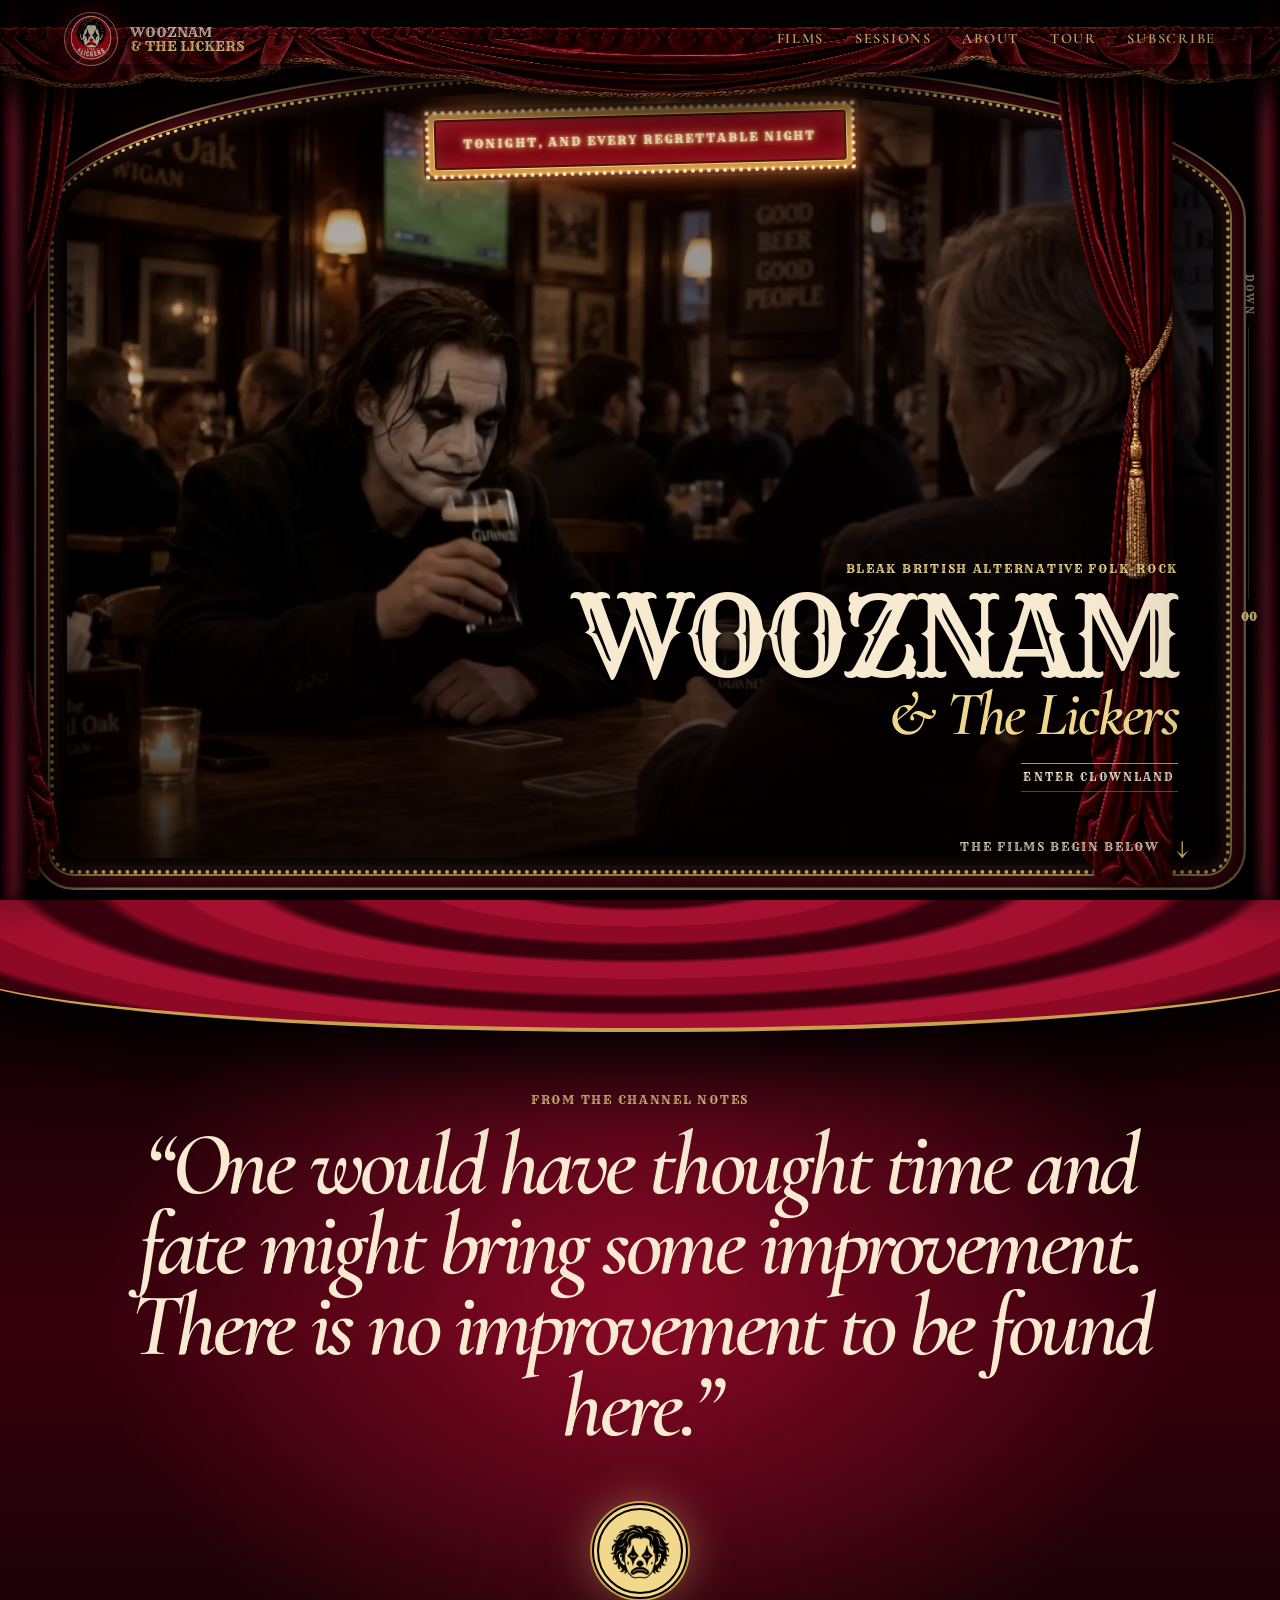
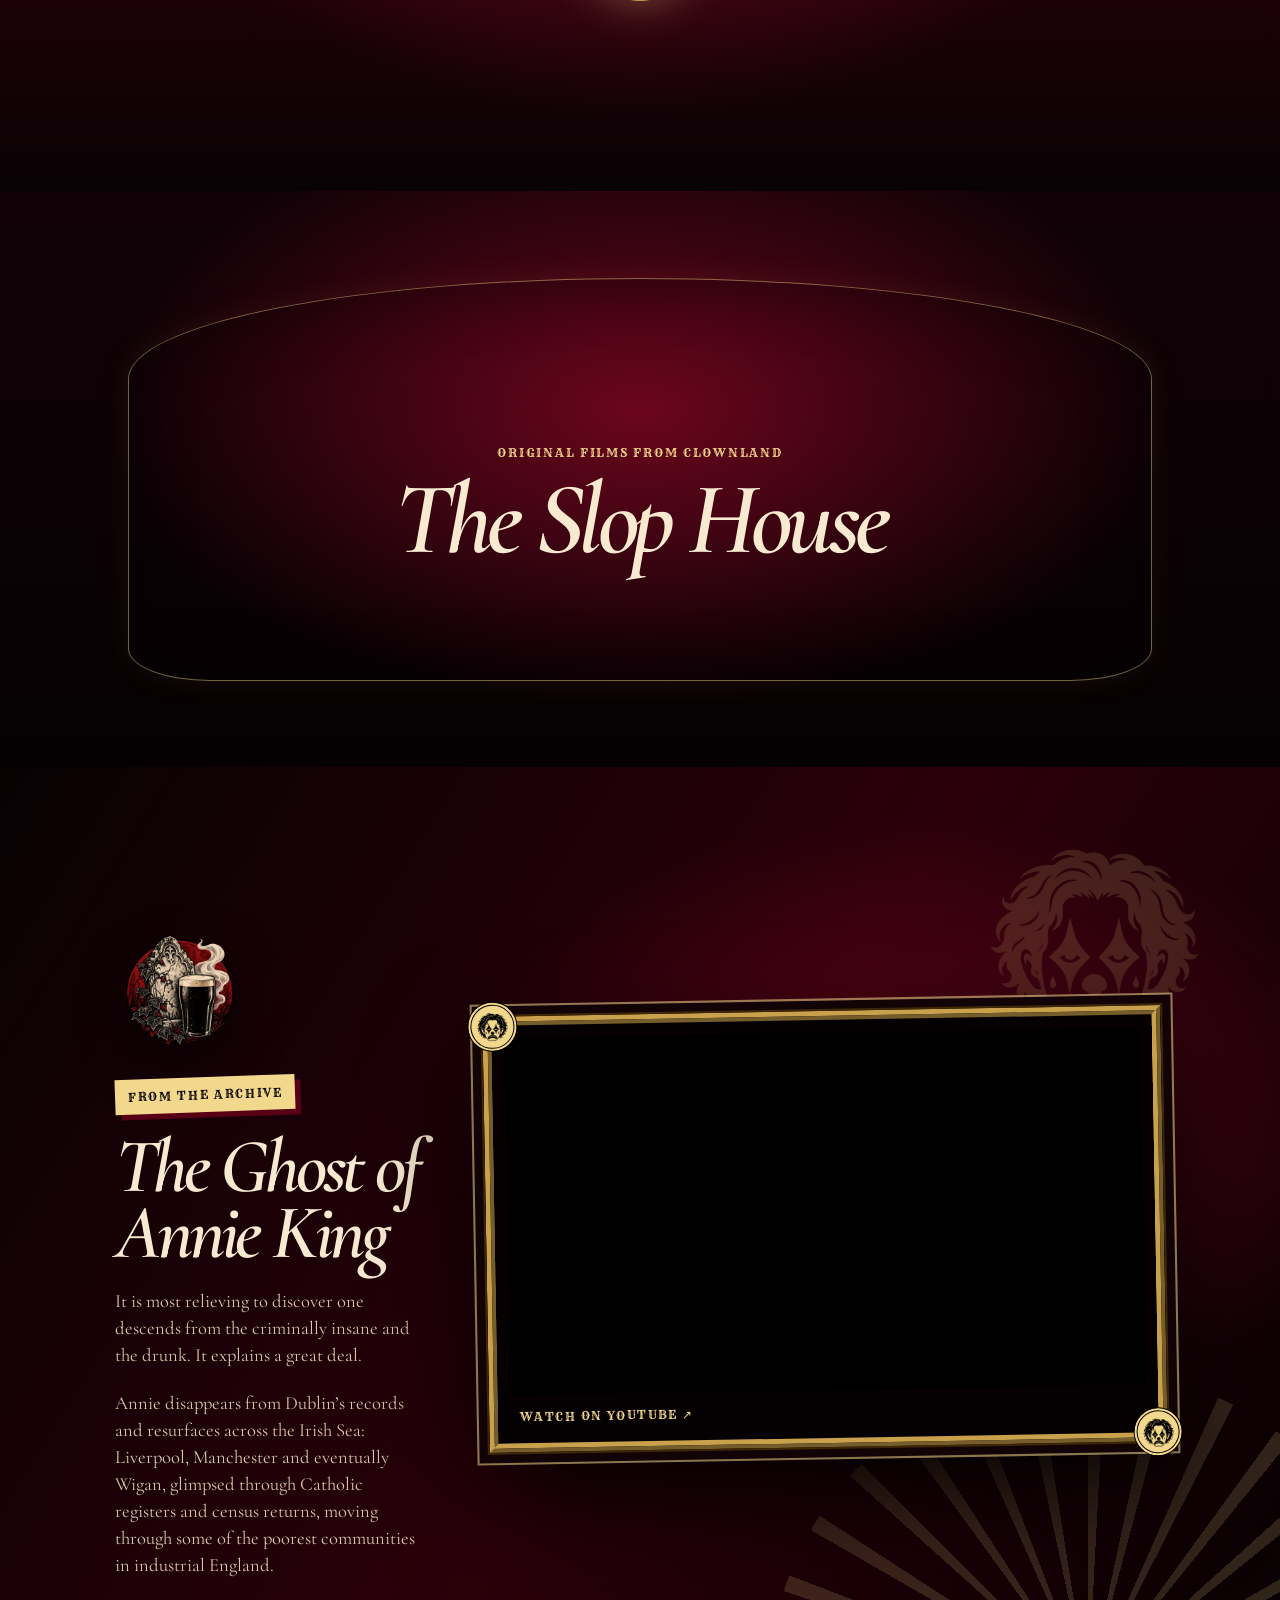
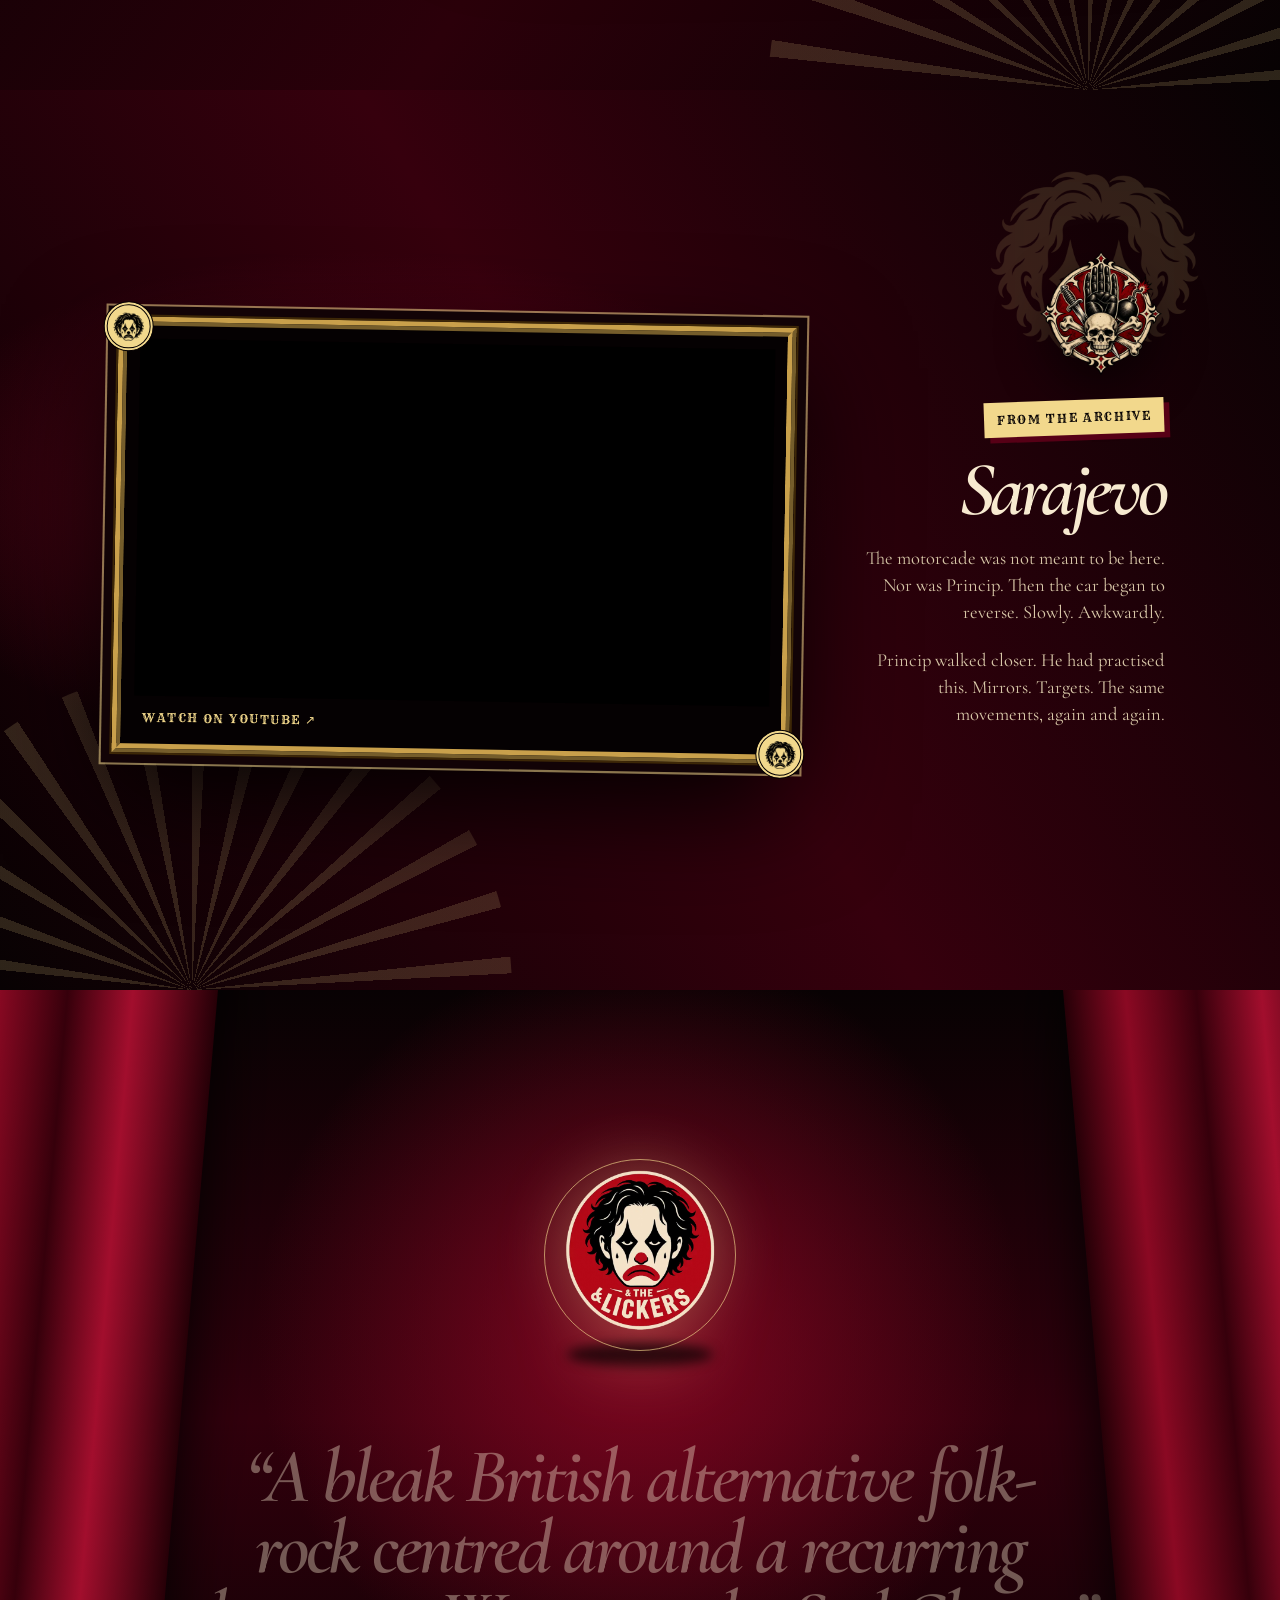
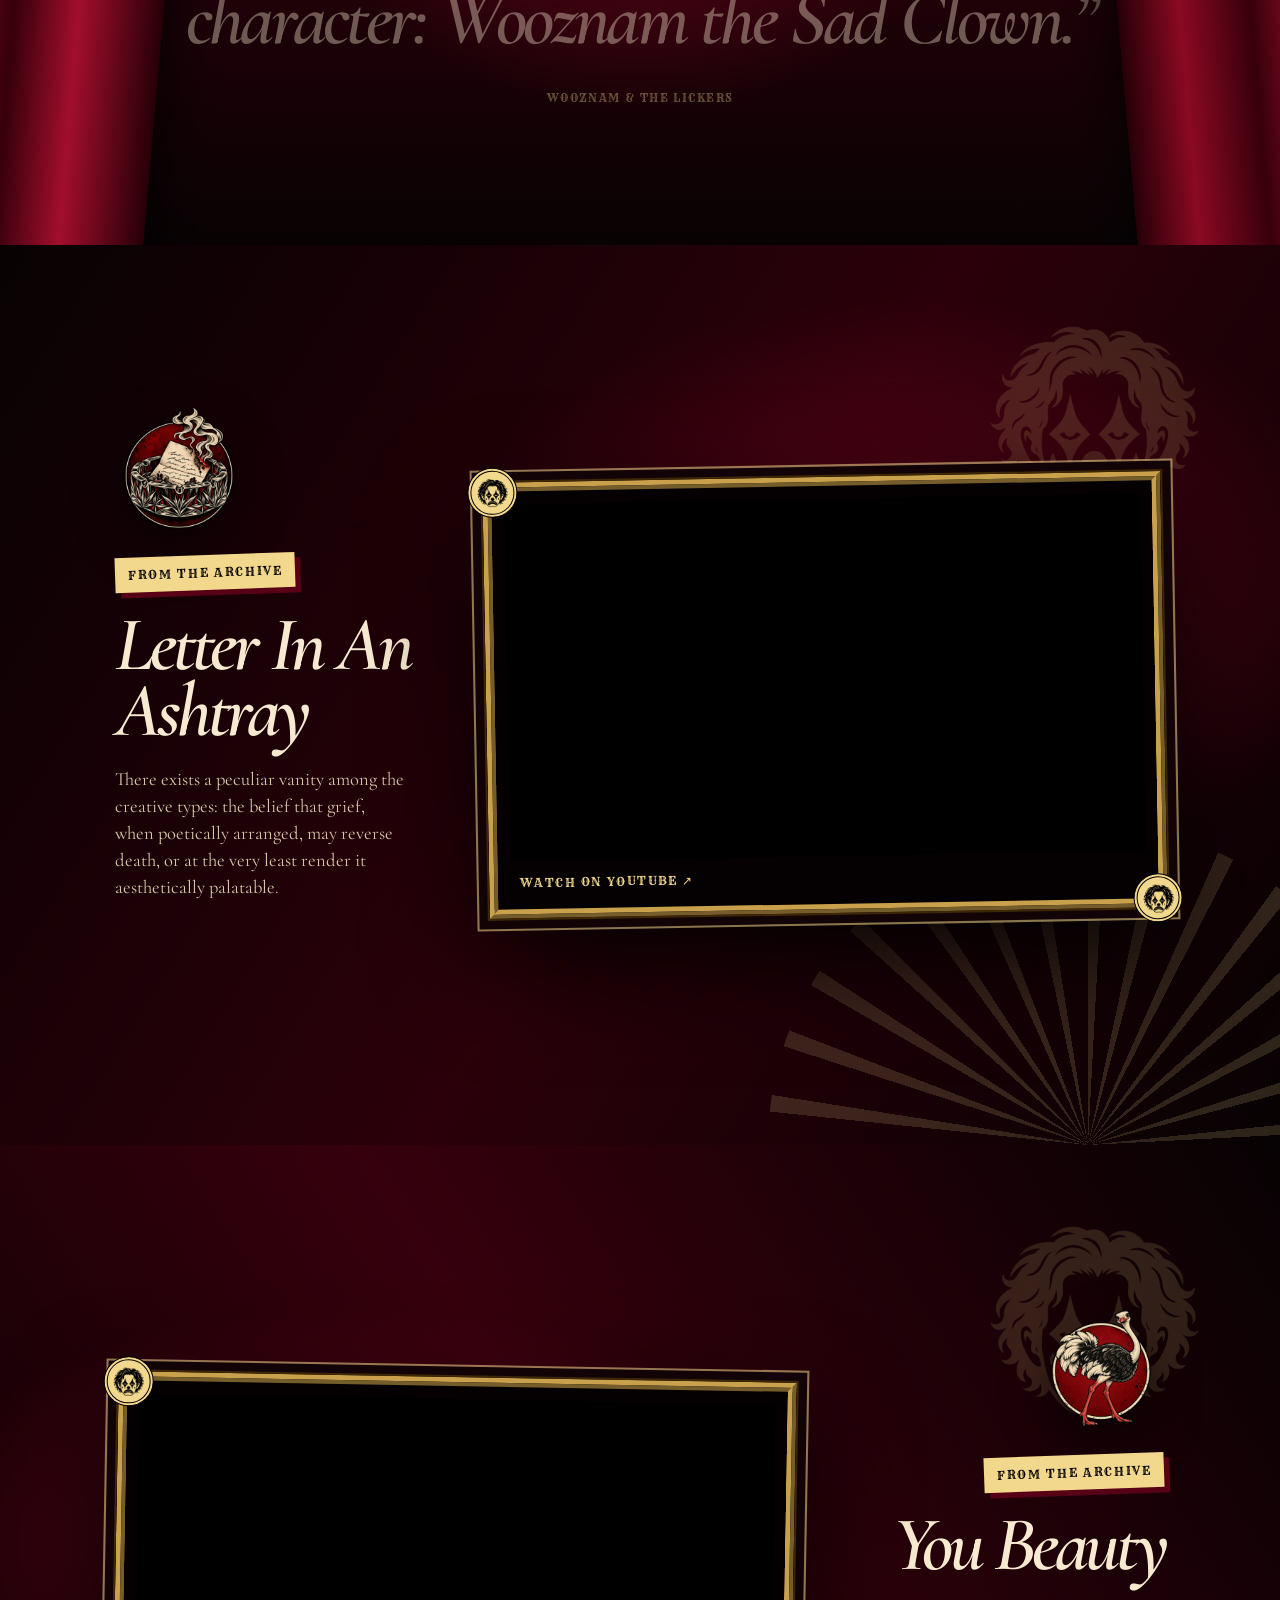
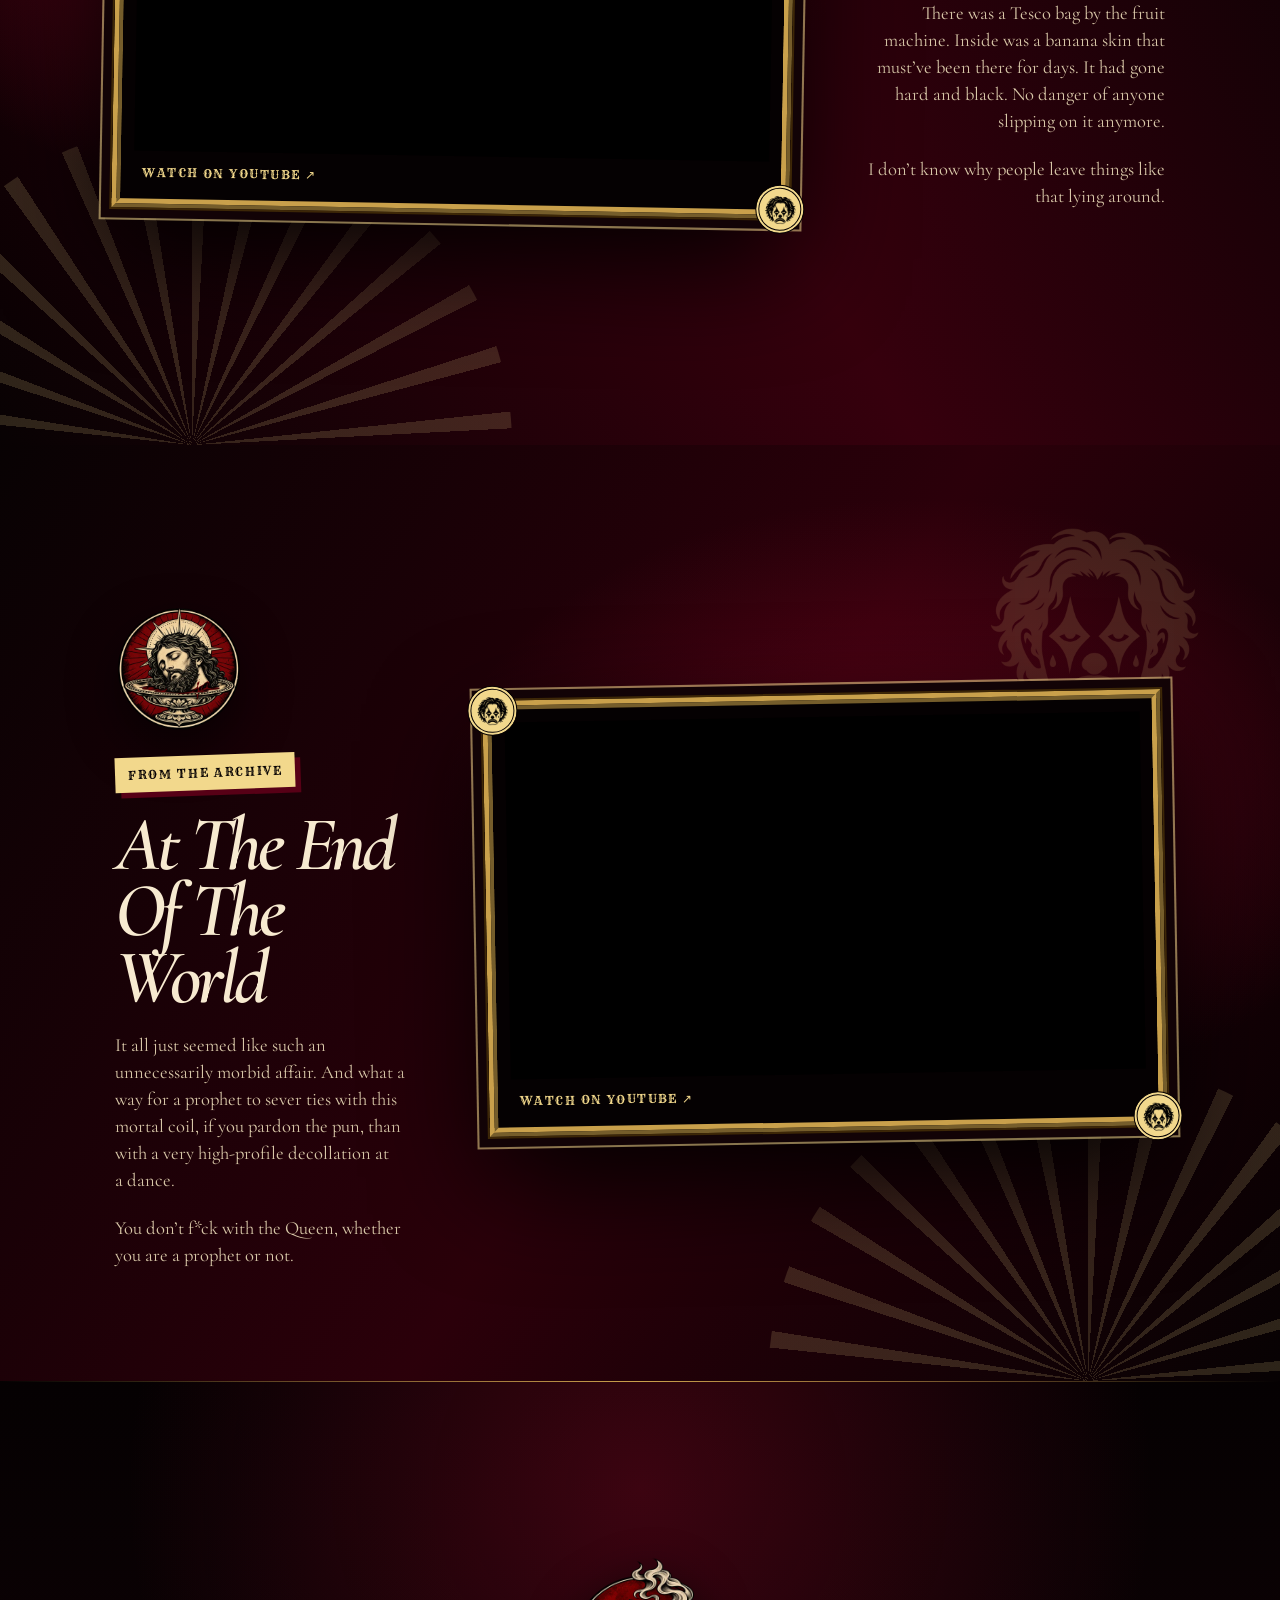
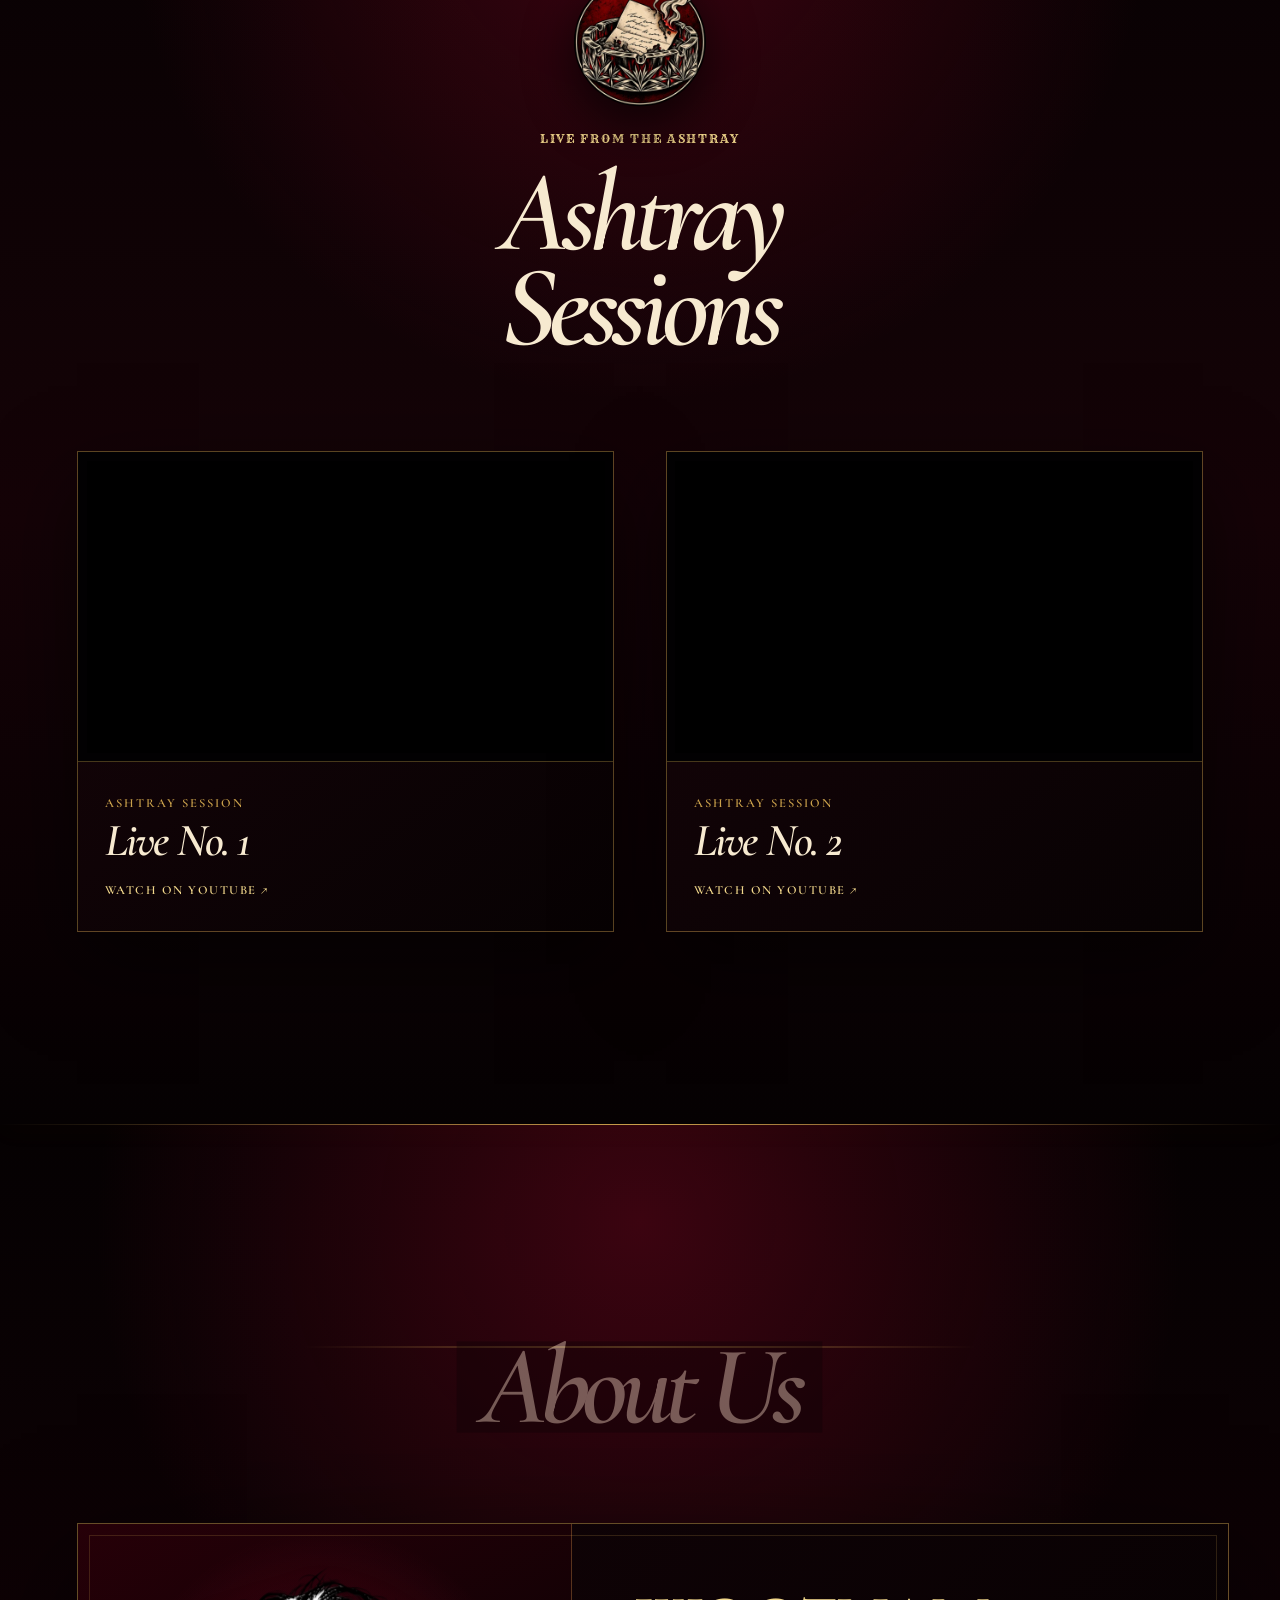
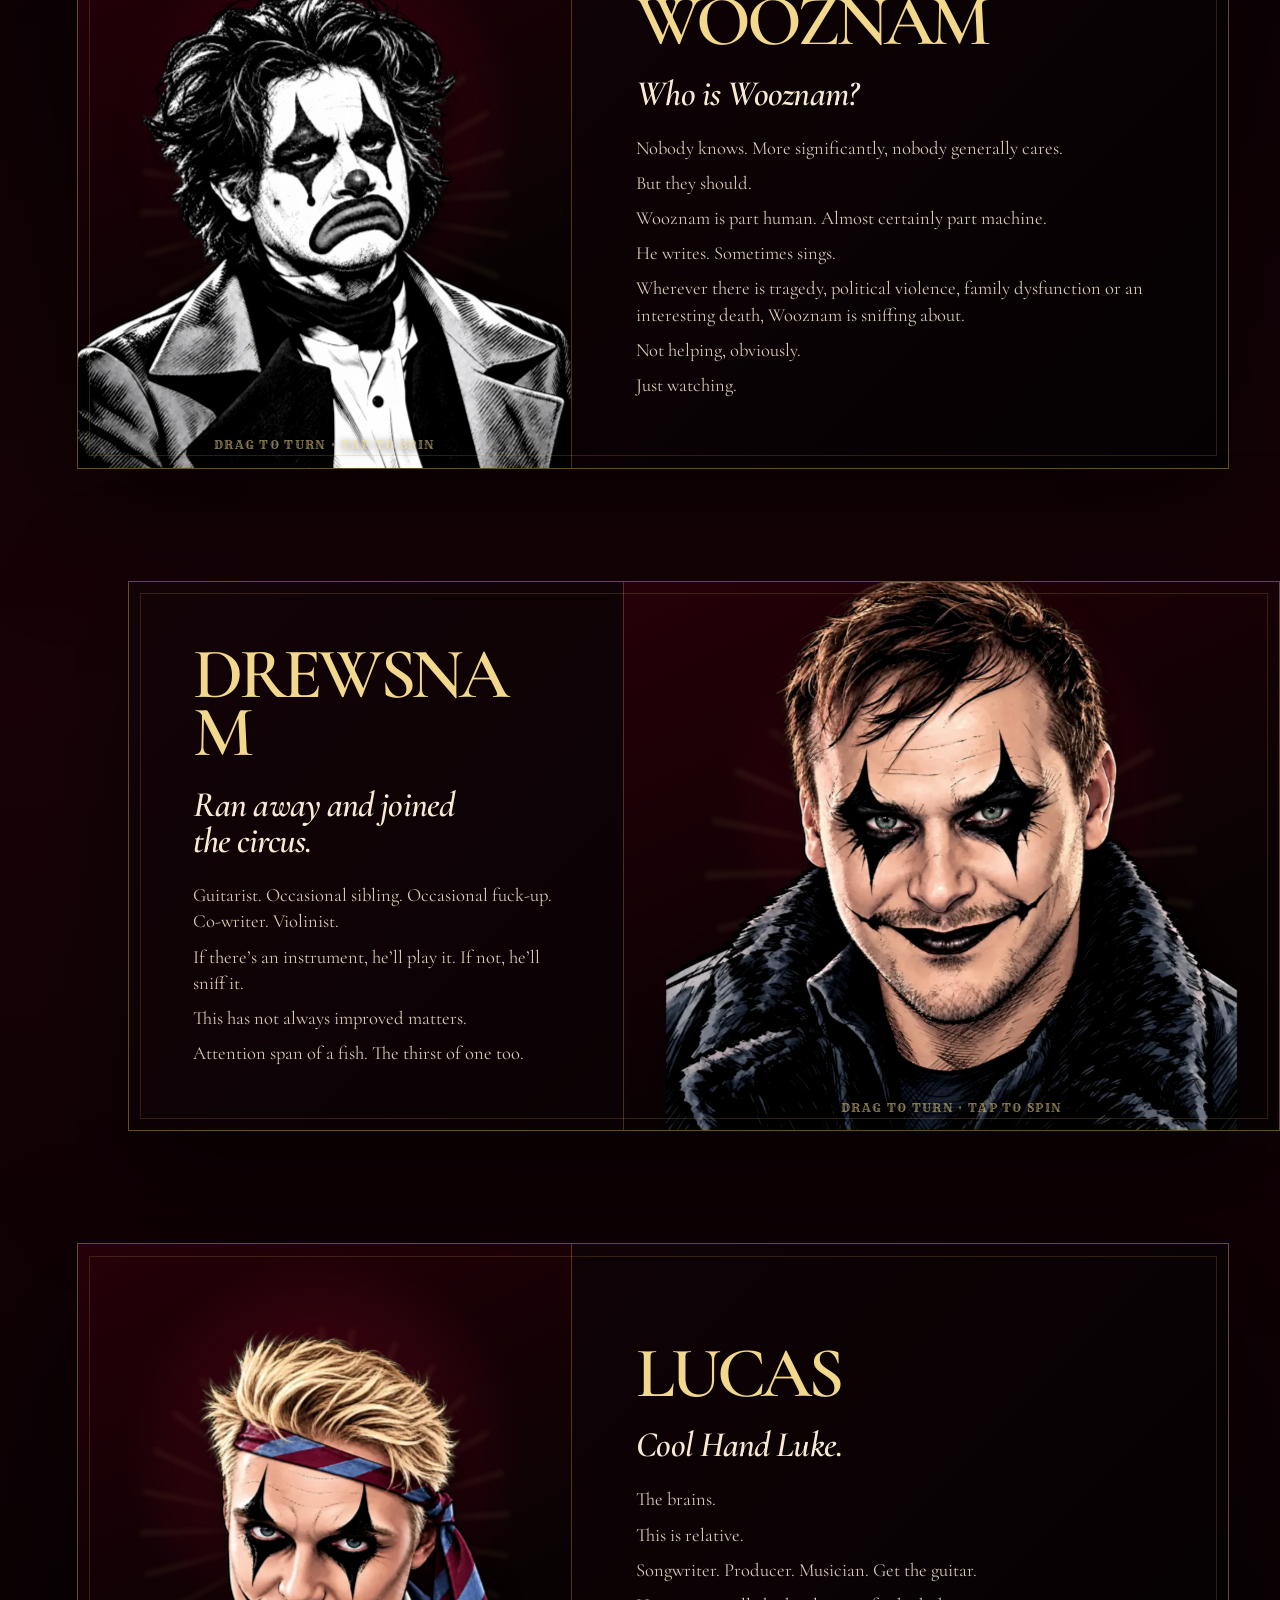
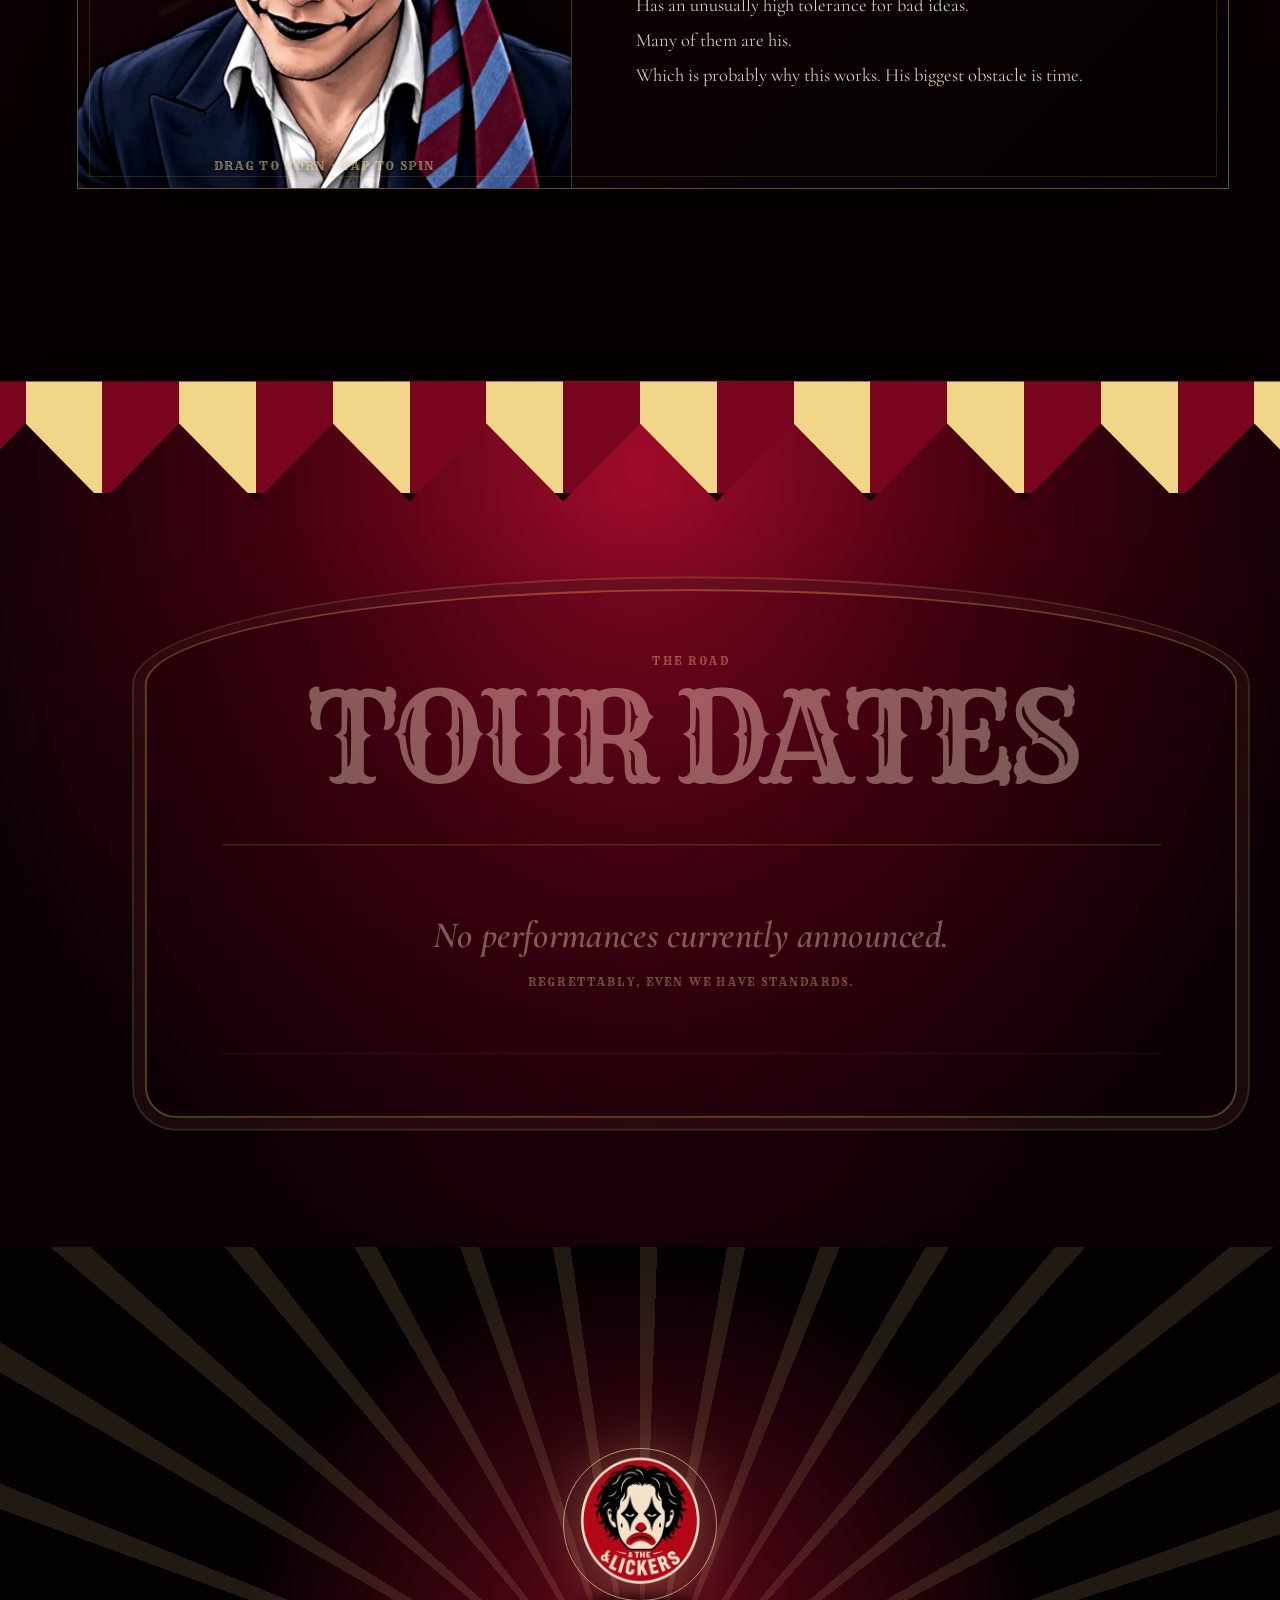
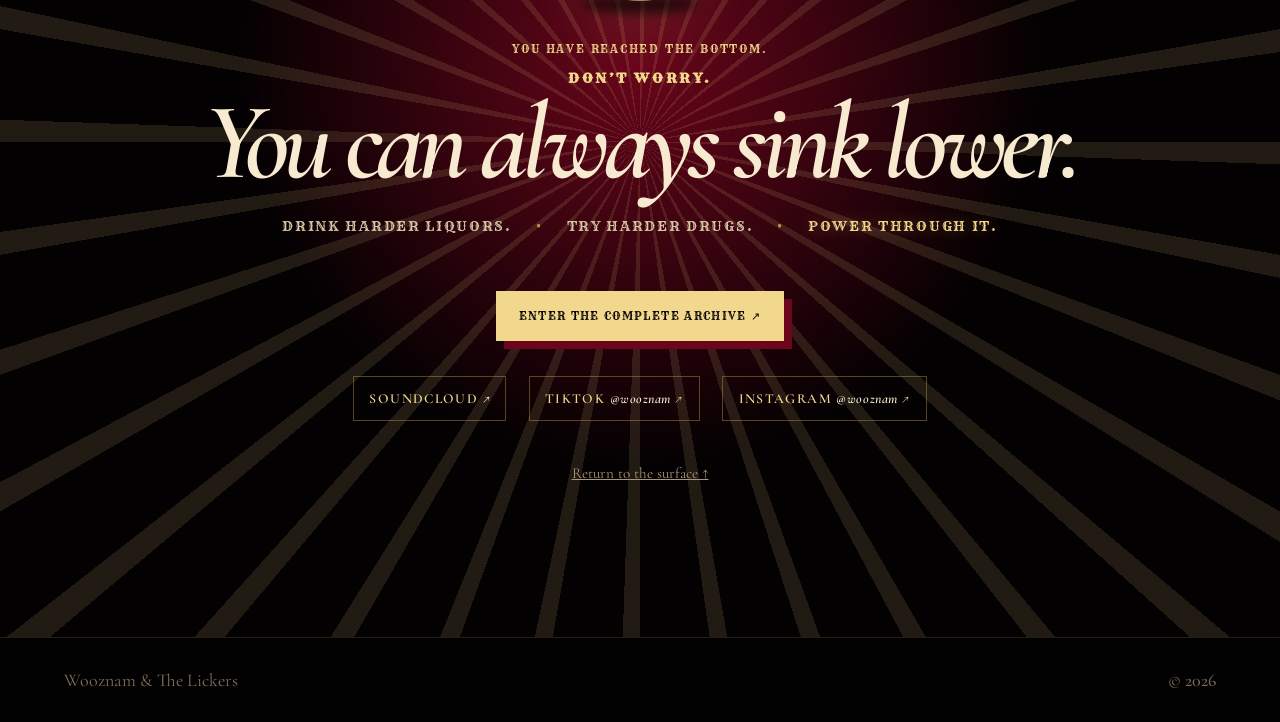
==== commit d7a3c564: "Add files via upload" ====
--- a/index.html
+++ b/index.html
@@ -1,215 +1,284 @@
 <!doctype html>
-<html lang="en-GB">
-<head>
-  <meta charset="utf-8" />
-  <meta name="viewport" content="width=device-width,initial-scale=1" />
-  <meta name="description" content="Wooznam & The Lickers. Bleak British alternative folk-rock, original films, dead people, bad decisions and questionable historical judgement." />
-  <meta name="theme-color" content="#080604" />
-  <meta property="og:title" content="Wooznam & The Lickers" />
-  <meta property="og:description" content="Bleak British alternative folk-rock from Clownland." />
-  <title>Wooznam & The Lickers</title>
-  <link rel="icon" href="assets/sad-glyph.webp" />
-  <link rel="stylesheet" href="styles.css" />
-</head>
-<body>
-  <a class="skip" href="#films">Skip to the films</a>
-
-  <div class="theatre-frame" aria-hidden="true">
-    <img class="pelmet" src="assets/pelmet.webp" alt="" />
-    <img class="curtain curtain--left" src="assets/side-curtain.webp" alt="" />
-    <img class="curtain curtain--right" src="assets/side-curtain.webp" alt="" />
-  </div>
-
-  <header class="site-header" id="top">
-    <a class="brand" href="#top" aria-label="Wooznam and The Lickers, home">
-      <img src="assets/badge-logo.webp" alt="" />
-      <span>WOOZNAM <i>&amp;</i> THE LICKERS</span>
-    </a>
-    <button class="menu-button" aria-expanded="false" aria-controls="nav">MENU</button>
-    <nav id="nav" class="nav" aria-label="Primary navigation">
-      <a href="#films">FILMS</a>
-      <a href="#sessions">SESSIONS</a>
-      <a href="#about">ABOUT</a>
-      <a href="#tour">TOUR DATES</a>
-      <a class="subscribe" href="https://www.youtube.com/@wooznam?sub_confirmation=1" target="_blank" rel="noopener">SUBSCRIBE</a>
-    </nav>
-  </header>
-
-  <main>
-    <section class="hero" aria-labelledby="hero-title">
-      <div class="hero-slides" aria-hidden="true">
-        <div class="hero-slide is-active" style="--bg:url('assets/stage-bg.webp')"></div>
-        <div class="hero-slide" style="--bg:url('assets/letter-bg.webp')"></div>
-        <div class="hero-slide" style="--bg:url('assets/pierrot-bg.webp')"></div>
-        <div class="hero-slide" style="--bg:url('assets/wooznam.webp')"></div>
-      </div>
-      <div class="hero-grain" aria-hidden="true"></div>
-      <div class="hero-inner">
-        <p class="kicker">BLEAK BRITISH ALTERNATIVE FOLK-ROCK</p>
-        <h1 id="hero-title">WOOZNAM <span>&amp; The Lickers</span></h1>
-        <p class="hero-copy">Original songs and short films from the stranger, sadder corners of history.</p>
-        <a class="clownland" href="#films">ENTER CLOWNLAND <span aria-hidden="true">↓</span></a>
-      </div>
-      <div class="neon" aria-hidden="true"><span>TONIGHT</span><small>AND EVERY NIGHT</small></div>
-    </section>
-
-    <section class="channel-note" aria-label="From the channel notes">
-      <p>FROM THE CHANNEL NOTES</p>
-      <blockquote>“One would have thought time and fate might bring some improvement. There is no improvement to be found here.”</blockquote>
-    </section>
-
-    <section class="slop-house" id="films" aria-labelledby="films-title">
-      <div class="section-head">
-        <p>ORIGINAL FILMS FROM CLOWNLAND</p>
-        <h2 id="films-title">THE SLOP HOUSE</h2>
-      </div>
-
-      <div class="film-grid">
-        <article class="film-card" data-film="annie">
-          <div class="tattoo tattoo--grave" aria-hidden="true">
-            <svg viewBox="0 0 160 160"><path d="M48 128h66M59 128V76c0-20 13-34 29-34s29 14 29 34v52M75 71h26M88 56v30"/><path d="M28 122c10-2 17 0 22 7-8 7-21 8-32 1 1-4 4-7 10-8Z"/><path d="M28 111h20v18H28z"/></svg>
-          </div>
-          <p class="archive">FROM THE ARCHIVE</p>
-          <h3>The Ghost of Annie King</h3>
-          <p>It is most relieving to discover one descends from the criminally insane and the drunk. It explains a great deal.</p>
-          <p class="excerpt">Annie disappears from Dublin’s records and resurfaces across the Irish Sea: Liverpool, Manchester and eventually Wigan, glimpsed through Catholic registers and census returns, moving through some of the poorest communities in industrial England.</p>
-          <a href="https://www.youtube.com/@wooznam" target="_blank" rel="noopener">WATCH ON YOUTUBE ↗</a>
-        </article>
-
-        <article class="film-card" data-film="sarajevo">
-          <div class="tattoo tattoo--hand" aria-hidden="true">
-            <svg viewBox="0 0 160 160"><path d="M79 137 61 111 49 88 33 62c-6-11 8-18 15-8l18 25-9-36c-3-13 13-16 17-4l10 35-2-42c0-13 17-13 18 0l4 42 8-34c4-12 19-8 16 5l-8 43 13-19c7-10 20 0 13 10l-29 47c-9 15-21 24-38 24Z"/><circle cx="95" cy="97" r="11"/><path d="m89 97 6 6 10-14"/></svg>
-          </div>
-          <p class="archive">FROM THE ARCHIVE</p>
-          <h3>Sarajevo</h3>
-          <p>The motorcade was not meant to be here. Nor was Princip. Then the car began to reverse.</p>
-          <p class="excerpt">Slowly. Awkwardly. Princip walked closer. He had practised this. Mirrors. Targets. The same movements, again and again.</p>
-          <a href="https://www.youtube.com/@wooznam" target="_blank" rel="noopener">WATCH ON YOUTUBE ↗</a>
-        </article>
-
-        <article class="film-card film-card--image" data-film="letter">
-          <div class="film-image" style="background-image:url('assets/letter-bg.webp')"></div>
-          <div class="tattoo tattoo--letter" aria-hidden="true">
-            <svg viewBox="0 0 160 160"><path d="M28 102h104v22H28z"/><path d="M42 101c9-17 27-21 39-16 11 5 25 4 37-7"/><path d="M55 40h55v42H55z"/><path d="m55 40 28 23 27-23M49 119c9 13 56 14 65 0"/></svg>
-          </div>
-          <p class="archive">FROM THE ARCHIVE</p>
-          <h3>Letter In An Ashtray</h3>
-          <p>There exists a peculiar vanity among the creative types: the belief that grief, when poetically arranged, may reverse death, or at the very least render it aesthetically palatable.</p>
-          <a href="https://youtu.be/85EDuy6W2jY" target="_blank" rel="noopener">WATCH ON YOUTUBE ↗</a>
-        </article>
-
-        <article class="film-card" data-film="beauty">
-          <div class="tattoo tattoo--ostrich" aria-hidden="true">
-            <svg viewBox="0 0 160 160"><path d="M86 122c-22 0-38-14-38-32 0-20 19-31 42-28 20 2 33 14 31 30-2 18-16 30-35 30Z"/><path d="M101 63c2-23 4-37 17-42 13-6 24 5 19 15-4 7-12 7-19 5-4 8-5 17-5 28"/><circle cx="126" cy="29" r="2"/><path d="M74 119 67 145M95 119l9 26M64 145h12M99 145h13"/></svg>
-          </div>
-          <p class="archive">FROM THE ARCHIVE</p>
-          <h3>You Beauty</h3>
-          <p>There was a Tesco bag by the fruit machine. Inside was a banana skin that must’ve been there for days. It had gone hard and black.</p>
-          <p class="excerpt">No danger of anyone slipping on it anymore. I don’t know why people leave things like that lying around.</p>
-          <a href="https://www.youtube.com/@wooznam" target="_blank" rel="noopener">WATCH ON YOUTUBE ↗</a>
-        </article>
-
-        <article class="film-card" data-film="world">
-          <div class="tattoo tattoo--head" aria-hidden="true">
-            <svg viewBox="0 0 160 160"><ellipse cx="80" cy="128" rx="54" ry="10"/><path d="M59 44c8-18 33-24 49-9 14 13 12 36 0 49-9 10-15 20-17 33H65c-1-13-7-20-14-30-11-15-6-33 8-43Z"/><path d="M60 78c-12 2-20-3-24-11 11-2 19-1 25 5M105 79c13 0 21-5 25-13-11-2-19 1-25 7"/><path d="M66 93c8 8 20 8 28 0"/></svg>
-          </div>
-          <p class="archive">FROM THE ARCHIVE</p>
-          <h3>At The End Of The World</h3>
-          <p>It all just seemed like such an unnecessarily morbid affair. And what a way for a prophet to sever ties with this mortal coil, if you pardon the pun, than with a very high-profile decollation at a dance.</p>
-          <p class="excerpt">You don’t f*ck with the Queen, whether you are a prophet or not.</p>
-          <a href="https://www.youtube.com/@wooznam" target="_blank" rel="noopener">WATCH ON YOUTUBE ↗</a>
-        </article>
-      </div>
-    </section>
-
-    <section class="coin-section" aria-labelledby="coin-title">
-      <div>
-        <p>AN INDISPUTABLY FAIR METHOD OF DECISION MAKING</p>
-        <h2 id="coin-title">Swipe or tap the Wooznam coin.</h2>
-        <strong>It always lands sad.</strong>
-      </div>
-      <button class="coin" type="button" aria-label="Spin the Wooznam coin">
-        <span class="coin-inner">
-          <span class="coin-face coin-front"><img src="assets/sad-glyph.webp" alt="Wooznam and The Lickers, sad face" /></span>
-          <span class="coin-face coin-back"><img src="assets/happy-coin.webp" alt="" /></span>
-        </span>
-      </button>
-    </section>
-
-    <section class="sessions" id="sessions" aria-labelledby="sessions-title">
-      <div class="section-head">
-        <p>LIVE FROM THE ASHTRAY</p>
-        <h2 id="sessions-title">ASHRAY SESSIONS</h2>
-      </div>
-      <div class="session-grid">
-        <a class="session-card" href="https://youtu.be/Be22l8P_83c" target="_blank" rel="noopener">
-          <img src="assets/pierrot-bg.webp" alt="Wooznam and The Lickers Ashtray Session one" />
-          <span><small>ASHRAY SESSION</small><strong>Live No. 1</strong><em>WATCH ON YOUTUBE ↗</em></span>
-        </a>
-        <a class="session-card" href="https://www.youtube.com/@wooznam" target="_blank" rel="noopener">
-          <img src="assets/stage-bg.webp" alt="Wooznam and The Lickers Ashtray Session two" />
-          <span><small>ASHRAY SESSION</small><strong>Live No. 2</strong><em>WATCH ON YOUTUBE ↗</em></span>
-        </a>
-      </div>
-    </section>
-
-    <section class="about" id="about" aria-labelledby="about-title">
-      <div class="section-head">
-        <p>ABOUT US</p>
-        <h2 id="about-title">THE TROUPE</h2>
-      </div>
-      <p class="about-intro">“A bleak British alternative folk-rock centred around a recurring character: Wooznam the Sad Clown.”</p>
-      <div class="troupe-grid">
-        <article class="member">
-          <div class="portrait-stage" data-portrait tabindex="0" aria-label="Interactive portrait of Wooznam. Drag to turn or tap to spin.">
-            <img src="assets/wooznam.webp" alt="Wooznam in sad clown makeup" />
-          </div>
-          <h3>WOOZNAM</h3>
-          <p>Nobody knows. More significantly, nobody generally cares. But they should. Wooznam is part human. Almost certainly part machine. He writes. Sometimes sings.</p>
-          <p>Wherever there is tragedy, political violence, family dysfunction or an interesting death, Wooznam is sniffing about. Not helping, obviously. Just watching.</p>
-        </article>
-        <article class="member">
-          <div class="portrait-stage" data-portrait tabindex="0" aria-label="Interactive portrait of Drewsnam. Drag to turn or tap to spin.">
-            <img src="assets/drewsnam.webp" alt="Drewsnam in black clown makeup" />
-          </div>
-          <h3>DREWSNAM</h3>
-          <p>Ran away and joined the circus. Guitarist. Occasional sibling. Occasional fuck-up. Co-writer. Violinist.</p>
-          <p>If there’s an instrument, he’ll play it. If not, he’ll sniff it. This has not always improved matters. Attention span of a fish. The thirst of one too.</p>
-        </article>
-        <article class="member">
-          <div class="portrait-stage" data-portrait tabindex="0" aria-label="Interactive portrait of Lucas. Drag to turn or tap to spin.">
-            <img src="assets/lucas.webp" alt="Lucas wearing clown makeup" />
-          </div>
-          <h3>LUCAS</h3>
-          <p>Cool Hand Luke. The brains. This is relative. Songwriter. Producer. Musician. Get the guitar.</p>
-          <p>Has an unusually high tolerance for bad ideas. Many of them are his. Which is probably why this works. His biggest obstacle is time.</p>
-        </article>
-      </div>
-    </section>
-
-    <section class="tour" id="tour" aria-labelledby="tour-title">
-      <p>THE ROAD</p>
-      <h2 id="tour-title">TOUR DATES</h2>
-      <div class="no-shows"><strong>No performances currently announced.</strong><span>REGRETTABLY, EVEN WE HAVE STANDARDS.</span></div>
-    </section>
-
-    <section class="bottom">
-      <img src="assets/wooznam-scribble.webp" alt="" aria-hidden="true" />
-      <p>YOU HAVE REACHED THE BOTTOM.</p>
-      <h2>DON’T WORRY.</h2>
-      <p>You can always sink lower.</p>
-      <div class="bad-advice"><span>DRINK HARDER LIQUORS.</span><b>•</b><span>TRY HARDER DRUGS.</span><b>•</b><span>POWER THROUGH IT.</span></div>
-      <a class="archive-button" href="#films">ENTER THE COMPLETE ARCHIVE</a>
-      <div class="socials">
-        <a href="https://soundcloud.com/c_l_o_w_n" target="_blank" rel="noopener">SOUNDCLOUD</a>
-        <a href="https://www.tiktok.com/@wooznam" target="_blank" rel="noopener">TIKTOK @wooznam</a>
-        <a href="https://www.instagram.com/wooznam/" target="_blank" rel="noopener">INSTAGRAM @wooznam</a>
-      </div>
-      <a class="surface" href="#top">Return to the surface ↑</a>
-      <small>Wooznam &amp; The Lickers © 2026</small>
-    </section>
-  </main>
-
-  <script src="script.js"></script>
-</body>
+<html lang="en-GB" class="no-js">
+  <head>
+    <meta charset="UTF-8" />
+    <meta name="viewport" content="width=device-width, initial-scale=1" />
+    <meta name="description" content="Wooznam & The Lickers: bleak British alternative folk-rock, original films and live Ashtray Sessions." />
+    <meta name="theme-color" content="#1d0208" />
+    <title>Wooznam &amp; The Lickers</title>
+    <link rel="icon" type="image/webp" href="assets/wooznam-logo.webp" />
+    <link rel="canonical" href="https://wooznam-and-the-lickers-preview.wooznam.chatgpt.site/" />
+    <link rel="preconnect" href="https://fonts.googleapis.com" />
+    <link rel="preconnect" href="https://fonts.gstatic.com" crossorigin />
+    <link rel="stylesheet" href="https://fonts.googleapis.com/css2?family=Cormorant+Garamond:ital,wght@0,500;0,600;1,600&amp;family=Rye&amp;display=swap" />
+    <link rel="stylesheet" href="descent.css" />
+    <script type="application/ld+json">
+      {
+        "@context": "https://schema.org",
+        "@type": "MusicGroup",
+        "name": "Wooznam & The Lickers",
+        "genre": ["Alternative folk", "Folk rock", "British folk"],
+        "url": "https://wooznam-and-the-lickers-preview.wooznam.chatgpt.site/",
+        "sameAs": [
+          "https://youtube.com/@wooznamandthelickers",
+          "https://soundcloud.com/c_l_o_w_n",
+          "https://www.tiktok.com/@wooznam",
+          "https://www.instagram.com/wooznam/"
+        ],
+        "video": [
+          {"@type":"MusicVideoObject","name":"The Ghost of Annie King","description":"It is most relieving to discover one descends from the criminally insane and the drunk. It explains a great deal.","url":"https://youtu.be/X5DVTUBXt2I","embedUrl":"https://www.youtube-nocookie.com/embed/X5DVTUBXt2I","thumbnailUrl":"https://i.ytimg.com/vi/X5DVTUBXt2I/maxresdefault.jpg"},
+          {"@type":"MusicVideoObject","name":"Sarajevo","description":"The motorcade was not meant to be here. Nor was Princip. Then the car began to reverse. Slowly. Awkwardly.","url":"https://youtu.be/2JQiGG_NJyc","embedUrl":"https://www.youtube-nocookie.com/embed/2JQiGG_NJyc","thumbnailUrl":"https://i.ytimg.com/vi/2JQiGG_NJyc/maxresdefault.jpg"},
+          {"@type":"MusicVideoObject","name":"Letter In An Ashtray","description":"There exists a peculiar vanity among the creative types: the belief that grief, when poetically arranged, may reverse death.","url":"https://youtu.be/85EDuy6W2jY","embedUrl":"https://www.youtube-nocookie.com/embed/85EDuy6W2jY","thumbnailUrl":"https://i.ytimg.com/vi/85EDuy6W2jY/maxresdefault.jpg"},
+          {"@type":"MusicVideoObject","name":"You Beauty","description":"There was a Tesco bag by the fruit machine. Inside was a banana skin that must've been there for days.","url":"https://youtu.be/OZewMqXHbDo","embedUrl":"https://www.youtube-nocookie.com/embed/OZewMqXHbDo","thumbnailUrl":"https://i.ytimg.com/vi/OZewMqXHbDo/maxresdefault.jpg"},
+          {"@type":"MusicVideoObject","name":"At The End Of The World","description":"It all just seemed like such an unnecessarily morbid affair. And what a way for a prophet to sever ties with this mortal coil, if you pardon the pun, than with a very high-profile decollation at a dance.","url":"https://youtu.be/ziDh0Kju3Jw","embedUrl":"https://www.youtube-nocookie.com/embed/ziDh0Kju3Jw","thumbnailUrl":"https://i.ytimg.com/vi/ziDh0Kju3Jw/maxresdefault.jpg"},
+          {"@type":"MusicVideoObject","name":"Ashtray Session No. 1","description":"A live Ashtray Session from Wooznam & The Lickers.","url":"https://youtu.be/Be22l8P_83c","embedUrl":"https://www.youtube-nocookie.com/embed/Be22l8P_83c","thumbnailUrl":"https://i.ytimg.com/vi/Be22l8P_83c/maxresdefault.jpg"},
+          {"@type":"MusicVideoObject","name":"Ashtray Session No. 2","description":"A live Ashtray Session from Wooznam & The Lickers.","url":"https://youtu.be/KSvp8C_nlQA","embedUrl":"https://www.youtube-nocookie.com/embed/KSvp8C_nlQA","thumbnailUrl":"https://i.ytimg.com/vi/KSvp8C_nlQA/maxresdefault.jpg"}
+        ]
+      }
+    </script>
+    <script>document.documentElement.classList.remove("no-js");document.documentElement.classList.add("js");</script>
+  </head>
+  <body>
+    <a class="skip-link" href="#films">Skip to the films</a>
+    <div class="velvet velvet--left" aria-hidden="true"></div>
+    <div class="velvet velvet--right" aria-hidden="true"></div>
+
+    <header class="masthead">
+      <a class="brand" href="#top" aria-label="Wooznam and The Lickers, home">
+        <span class="coin coin--small" aria-hidden="true"><span class="coin__inner"><img class="coin__face coin__face--sad" src="assets/wooznam-logo.webp" alt="" width="72" height="72" /><img class="coin__face coin__face--happy" src="assets/wooznam-logo-happy.webp" alt="" width="72" height="72" /></span></span>
+        <span>Wooznam <i>&amp; The Lickers</i></span>
+      </a>
+      <button class="menu-toggle" type="button" aria-expanded="false" aria-controls="main-navigation"><span>Menu</span><i aria-hidden="true"></i></button>
+      <nav id="main-navigation" aria-label="Main navigation">
+        <a href="#films">Films</a>
+        <a href="#sessions">Sessions</a>
+        <a href="#about">About</a>
+        <a href="#tour" aria-label="Tour dates">Tour</a>
+        <a href="https://www.youtube.com/@wooznamandthelickers?sub_confirmation=1" target="_blank" rel="noreferrer" aria-label="Subscribe to Wooznam and The Lickers on YouTube">Subscribe</a>
+      </nav>
+    </header>
+
+    <aside class="depth" aria-hidden="true"><span>Down</span><i><b></b></i><strong>00</strong></aside>
+
+    <main>
+      <section class="scene hero" id="top" data-scene data-label="00">
+        <div class="scene__sticky hero__stage">
+          <div class="curtain curtain--left" aria-hidden="true"><img src="assets/velvet-side-left.webp" alt="" /></div>
+          <div class="curtain curtain--right" aria-hidden="true"><img src="assets/velvet-side-left.webp" alt="" /></div>
+          <div class="hero__memories" aria-hidden="true">
+            <img class="hero__memory hero__memory--pub" src="assets/wooznam-pub.webp" alt="" fetchpriority="high" decoding="async" />
+            <img class="hero__memory" data-src="https://i.ytimg.com/vi/X5DVTUBXt2I/hqdefault.jpg" alt="" decoding="async" />
+            <img class="hero__memory" data-src="https://i.ytimg.com/vi/2JQiGG_NJyc/hqdefault.jpg" alt="" decoding="async" />
+            <img class="hero__memory" data-src="https://i.ytimg.com/vi/85EDuy6W2jY/hqdefault.jpg" alt="" decoding="async" />
+            <img class="hero__memory" data-src="https://i.ytimg.com/vi/OZewMqXHbDo/hqdefault.jpg" alt="" decoding="async" />
+            <img class="hero__memory" data-src="https://i.ytimg.com/vi/ziDh0Kju3Jw/hqdefault.jpg" alt="" decoding="async" />
+          </div>
+          <div class="hero__wash" aria-hidden="true"></div>
+          <div class="hero__arch" aria-hidden="true"></div>
+          <div class="hero__bill" aria-hidden="true">Tonight, and every regrettable night</div>
+          <div class="hero__copy">
+            <img class="hero__mark" src="assets/wooznam-logo.webp" alt="Wooznam and The Lickers" width="640" height="640" />
+            <p>Bleak British alternative folk-rock</p>
+            <h1><span>Wooznam</span><em>&amp; The Lickers</em></h1>
+            <p class="hero__invitation">Enter Clownland</p>
+          </div>
+          <a class="descend" href="#overture"><span>The films begin below</span><b aria-hidden="true">↓</b></a>
+        </div>
+      </section>
+
+      <section class="overture" id="overture" data-scene data-label="01">
+        <p class="eyebrow" data-reveal>From the channel notes</p>
+        <blockquote data-reveal>“One would have thought time and fate might bring some improvement.<br />There is no improvement to be found here.”</blockquote>
+        <span class="ornament" data-reveal aria-hidden="true"><img src="assets/wooznam-face-stencil.webp" alt="" width="640" height="640" /></span>
+      </section>
+
+      <section class="films" id="films" aria-labelledby="films-title">
+        <div class="films__heading" data-scene data-label="02">
+          <p class="eyebrow" data-reveal>Original films from Clownland</p>
+          <h2 id="films-title" data-reveal>The Slop House</h2>
+        </div>
+
+        <article class="reel reel--left" data-scene data-label="03">
+          <div class="reel__sticky">
+            <div class="reel__number" aria-hidden="true"></div>
+            <div class="reel__copy" data-reveal="left"><img class="song-mark" src="assets/tattoo-annie.webp" alt="Gravestone and stout tattoo emblem for The Ghost of Annie King" width="720" height="720" loading="lazy" /><span>From the archive</span><h3>The Ghost of Annie King</h3><p>It is most relieving to discover one descends from the criminally insane and the drunk. It explains a great deal.</p><p>Annie disappears from Dublin’s records and resurfaces across the Irish Sea: Liverpool, Manchester and eventually Wigan, glimpsed through Catholic registers and census returns, moving through some of the poorest communities in industrial England.</p></div>
+            <div class="reel__frame" data-reveal="right">
+              <iframe title="The Ghost of Annie King by Wooznam and The Lickers" src="https://www.youtube-nocookie.com/embed/X5DVTUBXt2I?rel=0&amp;modestbranding=1" loading="lazy" allow="accelerometer; autoplay; clipboard-write; encrypted-media; gyroscope; picture-in-picture; web-share" referrerpolicy="strict-origin-when-cross-origin" allowfullscreen></iframe>
+              <a href="https://youtu.be/X5DVTUBXt2I" target="_blank" rel="noreferrer">Watch on YouTube <span aria-hidden="true">↗</span></a>
+            </div>
+          </div>
+        </article>
+
+        <article class="reel reel--right" data-scene data-label="04">
+          <div class="reel__sticky">
+            <div class="reel__number" aria-hidden="true"></div>
+            <div class="reel__copy" data-reveal="right"><img class="song-mark" src="assets/tattoo-sarajevo.webp" alt="Black Hand tattoo emblem for Sarajevo" width="720" height="720" loading="lazy" /><span>From the archive</span><h3>Sarajevo</h3><p>The motorcade was not meant to be here. Nor was Princip. Then the car began to reverse. Slowly. Awkwardly.</p><p>Princip walked closer. He had practised this. Mirrors. Targets. The same movements, again and again.</p></div>
+            <div class="reel__frame" data-reveal="left">
+              <iframe title="Sarajevo by Wooznam and The Lickers" src="https://www.youtube-nocookie.com/embed/2JQiGG_NJyc?rel=0&amp;modestbranding=1" loading="lazy" allow="accelerometer; autoplay; clipboard-write; encrypted-media; gyroscope; picture-in-picture; web-share" referrerpolicy="strict-origin-when-cross-origin" allowfullscreen></iframe>
+              <a href="https://youtu.be/2JQiGG_NJyc" target="_blank" rel="noreferrer">Watch on YouTube <span aria-hidden="true">↗</span></a>
+            </div>
+          </div>
+        </article>
+
+        <section class="interlude" data-scene data-label="05">
+          <button class="coin coin--large" type="button" data-reveal aria-label="Swipe or tap the Wooznam coin. It always lands sad."><span class="coin__inner"><img class="coin__face coin__face--sad" src="assets/wooznam-logo.webp" alt="Wooznam and The Lickers, sad face" width="640" height="640" /><img class="coin__face coin__face--happy" src="assets/wooznam-logo-happy.webp" alt="" width="640" height="640" /></span></button>
+          <blockquote data-reveal>“A bleak British alternative folk-rock centred around a recurring character: Wooznam the Sad Clown.”</blockquote>
+          <p data-reveal>Wooznam &amp; The Lickers</p>
+        </section>
+
+        <article class="reel reel--left reel--letter" data-scene data-label="06">
+          <div class="reel__sticky">
+            <div class="reel__number" aria-hidden="true"></div>
+            <div class="reel__copy" data-reveal="left"><img class="song-mark" src="assets/tattoo-ashtray.webp" alt="Burning letter in an ashtray tattoo emblem" width="720" height="720" loading="lazy" /><span>From the archive</span><h3>Letter In An Ashtray</h3><p>There exists a peculiar vanity among the creative types: the belief that grief, when poetically arranged, may reverse death, or at the very least render it aesthetically palatable.</p></div>
+            <div class="reel__frame" data-reveal="right">
+              <iframe title="Letter in an Ashtray by Wooznam and The Lickers" src="https://www.youtube-nocookie.com/embed/85EDuy6W2jY?rel=0&amp;modestbranding=1" loading="lazy" allow="accelerometer; autoplay; clipboard-write; encrypted-media; gyroscope; picture-in-picture; web-share" referrerpolicy="strict-origin-when-cross-origin" allowfullscreen></iframe>
+              <a href="https://youtu.be/85EDuy6W2jY" target="_blank" rel="noreferrer">Watch on YouTube <span aria-hidden="true">↗</span></a>
+            </div>
+          </div>
+        </article>
+
+        <article class="reel reel--right" data-scene data-label="07">
+          <div class="reel__sticky">
+            <div class="reel__number" aria-hidden="true"></div>
+            <div class="reel__copy" data-reveal="right"><img class="song-mark" src="assets/tattoo-you-beauty.webp" alt="Ostrich tattoo emblem for You Beauty" width="720" height="720" loading="lazy" /><span>From the archive</span><h3>You Beauty</h3><p>There was a Tesco bag by the fruit machine. Inside was a banana skin that must’ve been there for days. It had gone hard and black. No danger of anyone slipping on it anymore.</p><p>I don’t know why people leave things like that lying around.</p></div>
+            <div class="reel__frame" data-reveal="left">
+              <iframe title="You Beauty by Wooznam and The Lickers" src="https://www.youtube-nocookie.com/embed/OZewMqXHbDo?rel=0&amp;modestbranding=1" loading="lazy" allow="accelerometer; autoplay; clipboard-write; encrypted-media; gyroscope; picture-in-picture; web-share" referrerpolicy="strict-origin-when-cross-origin" allowfullscreen></iframe>
+              <a href="https://youtu.be/OZewMqXHbDo" target="_blank" rel="noreferrer">Watch on YouTube <span aria-hidden="true">↗</span></a>
+            </div>
+          </div>
+        </article>
+
+        <article class="reel reel--left" data-scene data-label="08">
+          <div class="reel__sticky">
+            <div class="reel__number" aria-hidden="true"></div>
+            <div class="reel__copy" data-reveal="left"><img class="song-mark" src="assets/tattoo-end-world.webp" alt="Head of Saint John the Baptist on a platter tattoo emblem" width="720" height="720" loading="lazy" /><span>From the archive</span><h3>At The End Of The World</h3><p>It all just seemed like such an unnecessarily morbid affair. And what a way for a prophet to sever ties with this mortal coil, if you pardon the pun, than with a very high-profile decollation at a dance.</p><p>You don’t f*ck with the Queen, whether you are a prophet or not.</p></div>
+            <div class="reel__frame" data-reveal="right">
+              <iframe title="At The End Of The World by Wooznam and The Lickers" src="https://www.youtube-nocookie.com/embed/ziDh0Kju3Jw?rel=0&amp;modestbranding=1" loading="lazy" allow="accelerometer; autoplay; clipboard-write; encrypted-media; gyroscope; picture-in-picture; web-share" referrerpolicy="strict-origin-when-cross-origin" allowfullscreen></iframe>
+              <a href="https://youtu.be/ziDh0Kju3Jw" target="_blank" rel="noreferrer">Watch on YouTube <span aria-hidden="true">↗</span></a>
+            </div>
+          </div>
+        </article>
+      </section>
+
+      <section class="sessions" id="sessions" data-scene data-label="09" aria-labelledby="sessions-title">
+        <header class="sessions__heading" data-reveal>
+          <img src="assets/tattoo-ashtray.webp" alt="" width="720" height="720" loading="lazy" />
+          <p class="eyebrow">Live from the ashtray</p>
+          <h2 id="sessions-title">Ashtray Sessions</h2>
+        </header>
+        <div class="sessions__grid">
+          <article class="session" data-reveal="left">
+            <div class="session__film"><iframe title="Wooznam and The Lickers Ashtray Session one" src="https://www.youtube-nocookie.com/embed/Be22l8P_83c?rel=0&amp;modestbranding=1" loading="lazy" allow="accelerometer; autoplay; clipboard-write; encrypted-media; gyroscope; picture-in-picture; web-share" referrerpolicy="strict-origin-when-cross-origin" allowfullscreen></iframe></div>
+            <div class="session__caption"><span>Ashtray Session</span><h3>Live No. 1</h3><a href="https://youtu.be/Be22l8P_83c" target="_blank" rel="noreferrer">Watch on YouTube <span aria-hidden="true">↗</span></a></div>
+          </article>
+          <article class="session" data-reveal="right">
+            <div class="session__film"><iframe title="Wooznam and The Lickers Ashtray Session two" src="https://www.youtube-nocookie.com/embed/KSvp8C_nlQA?rel=0&amp;modestbranding=1" loading="lazy" allow="accelerometer; autoplay; clipboard-write; encrypted-media; gyroscope; picture-in-picture; web-share" referrerpolicy="strict-origin-when-cross-origin" allowfullscreen></iframe></div>
+            <div class="session__caption"><span>Ashtray Session</span><h3>Live No. 2</h3><a href="https://youtu.be/KSvp8C_nlQA" target="_blank" rel="noreferrer">Watch on YouTube <span aria-hidden="true">↗</span></a></div>
+          </article>
+        </div>
+      </section>
+
+      <section class="about" id="about" data-scene data-label="10" aria-labelledby="about-title">
+        <header class="about__heading">
+          <h2 id="about-title" data-reveal>About Us</h2>
+        </header>
+
+        <div class="about__company">
+          <article class="person person--wooznam" data-reveal="left">
+            <figure class="person__portrait avatar avatar--wooznam" data-avatar role="button" tabindex="0" aria-label="Interactive portrait of Wooznam. Drag to turn or tap to spin.">
+              <div class="avatar__scene">
+                <span class="avatar__aura" aria-hidden="true"></span>
+                <img class="avatar__shadow" src="assets/about-wooznam.webp" alt="" width="960" height="960" loading="lazy" decoding="async" aria-hidden="true" />
+                <img class="avatar__figure" src="assets/about-wooznam.webp" alt="Wooznam in sad clown makeup" width="960" height="960" loading="lazy" decoding="async" />
+              </div>
+              <span class="avatar__cue" aria-hidden="true">Drag to turn · Tap to spin</span>
+            </figure>
+            <div class="person__copy">
+              <h3>Wooznam</h3>
+              <p class="person__question">Who is Wooznam?</p>
+              <p>Nobody knows. More significantly, nobody generally cares.</p>
+              <p>But they should.</p>
+              <p>Wooznam is part human. Almost certainly part machine.</p>
+              <p>He writes. Sometimes sings.</p>
+              <p>Wherever there is tragedy, political violence, family dysfunction or an interesting death, Wooznam is sniffing about.</p>
+              <p>Not helping, obviously.</p>
+              <p>Just watching.</p>
+            </div>
+          </article>
+
+          <article class="person person--drewsnam" data-reveal="right">
+            <figure class="person__portrait avatar avatar--drewsnam" data-avatar role="button" tabindex="0" aria-label="Interactive portrait of Drewsnam. Drag to turn or tap to spin.">
+              <div class="avatar__scene">
+                <span class="avatar__aura" aria-hidden="true"></span>
+                <img class="avatar__shadow" src="assets/about-drewsnam.webp" alt="" width="960" height="960" loading="lazy" decoding="async" aria-hidden="true" />
+                <img class="avatar__figure" src="assets/about-drewsnam.webp" alt="Drewsnam in black clown makeup" width="960" height="960" loading="lazy" decoding="async" />
+              </div>
+              <span class="avatar__cue" aria-hidden="true">Drag to turn · Tap to spin</span>
+            </figure>
+            <div class="person__copy">
+              <h3>Drewsnam</h3>
+              <p class="person__question">Ran away and joined the circus.</p>
+              <p>Guitarist. Occasional sibling. Occasional fuck-up. Co-writer. Violinist.</p>
+              <p>If there’s an instrument, he’ll play it. If not, he’ll sniff it.</p>
+              <p>This has not always improved matters.</p>
+              <p>Attention span of a fish. The thirst of one too.</p>
+            </div>
+          </article>
+
+          <article class="person person--lucas" data-reveal="left">
+            <figure class="person__portrait avatar avatar--lucas" data-avatar role="button" tabindex="0" aria-label="Interactive portrait of Lucas. Drag to turn or tap to spin.">
+              <div class="avatar__scene">
+                <span class="avatar__aura" aria-hidden="true"></span>
+                <img class="avatar__shadow" src="assets/about-lucas.webp" alt="" width="960" height="886" loading="lazy" decoding="async" aria-hidden="true" />
+                <img class="avatar__figure" src="assets/about-lucas.webp" alt="Lucas wearing clown makeup and a claret-and-blue tie around his head" width="960" height="886" loading="lazy" decoding="async" />
+              </div>
+              <span class="avatar__cue" aria-hidden="true">Drag to turn · Tap to spin</span>
+            </figure>
+            <div class="person__copy">
+              <h3>Lucas</h3>
+              <p class="person__question">Cool Hand Luke.</p>
+              <p>The brains.</p>
+              <p>This is relative.</p>
+              <p>Songwriter. Producer. Musician. Get the guitar.</p>
+              <p>Has an unusually high tolerance for bad ideas.</p>
+              <p>Many of them are his.</p>
+              <p>Which is probably why this works. His biggest obstacle is time.</p>
+            </div>
+          </article>
+        </div>
+      </section>
+
+      <section class="tour" id="tour" data-scene data-label="11" aria-labelledby="tour-title">
+        <div class="tour__inner" data-reveal>
+          <p class="eyebrow">The road</p>
+          <h2 id="tour-title">Tour dates</h2>
+          <div class="tour__empty">
+            <p>No performances currently announced.</p>
+            <span>Regrettably, even we have standards.</span>
+          </div>
+        </div>
+      </section>
+
+      <section class="finale" data-scene data-label="12">
+        <button class="coin coin--large" type="button" data-reveal aria-label="Swipe or tap the Wooznam coin. It always lands sad."><span class="coin__inner"><img class="coin__face coin__face--sad" src="assets/wooznam-logo.webp" alt="Wooznam and The Lickers, sad face" width="640" height="640" /><img class="coin__face coin__face--happy" src="assets/wooznam-logo-happy.webp" alt="" width="640" height="640" /></span></button>
+        <p data-reveal>You have reached the bottom.</p>
+        <h2 data-reveal><span>Don’t worry.</span>You can always sink lower.</h2>
+        <div class="finale__litany" data-reveal>
+          <span>Drink harder liquors.</span>
+          <span>Try harder drugs.</span>
+          <strong>Power through it.</strong>
+        </div>
+        <a href="https://youtube.com/@wooznamandthelickers?si=b27t7EiVkKVGYnQN" target="_blank" rel="noreferrer">Enter the complete archive <span aria-hidden="true">↗</span></a>
+        <nav class="socials" data-reveal aria-label="Listen to and follow Wooznam and The Lickers">
+          <a href="https://soundcloud.com/c_l_o_w_n" target="_blank" rel="noreferrer">SoundCloud <span aria-hidden="true">↗</span></a>
+          <a href="https://www.tiktok.com/@wooznam" target="_blank" rel="noreferrer">TikTok <span>@wooznam</span> <b aria-hidden="true">↗</b></a>
+          <a href="https://www.instagram.com/wooznam/" target="_blank" rel="noreferrer">Instagram <span>@wooznam</span> <b aria-hidden="true">↗</b></a>
+        </nav>
+        <a class="surface" href="#top">Return to the surface ↑</a>
+      </section>
+    </main>
+
+    <footer><span>Wooznam &amp; The Lickers</span><span>© <b data-year>2026</b></span></footer>
+    <script src="descent.js"></script>
+  </body>
 </html>
--- a/descent.css
+++ b/descent.css
@@ -0,0 +1,352 @@
+:root { --ink:#050102; --black:#0a0204; --velvet:#5d0015; --red:#a20e2d; --gold:#c9a04b; --gold-light:#f2d88c; --cream:#f7ead0; --ash:#aa9678; --progress:0; --curtain-drift:0px; --display:"Rye",Georgia,serif; --body:"Cormorant Garamond",Georgia,serif; }
+* { box-sizing:border-box; }
+html { scroll-behavior:smooth; scroll-padding-top:6rem; background:var(--ink); }
+body { margin:0; color:var(--cream); background:var(--ink); font-family:var(--body); font-size:1.125rem; line-height:1.45; overflow-x:hidden; }
+body::before { position:fixed; z-index:80; inset:0; pointer-events:none; content:""; opacity:.16; background-image:url("data:image/svg+xml,%3Csvg viewBox='0 0 180 180' xmlns='http://www.w3.org/2000/svg'%3E%3Cfilter id='n'%3E%3CfeTurbulence type='fractalNoise' baseFrequency='.72' numOctaves='4' stitchTiles='stitchTiles'/%3E%3C/filter%3E%3Crect width='100%25' height='100%25' filter='url(%23n)' opacity='.48'/%3E%3C/svg%3E"); mix-blend-mode:soft-light; }
+body::after { position:fixed; z-index:79; inset:0; pointer-events:none; content:""; box-shadow:inset 0 0 clamp(4rem,13vw,13rem) rgba(0,0,0,.72); }
+main { overflow:clip; }
+img { display:block; max-width:100%; height:auto; }
+a { color:inherit; }
+::selection { color:var(--ink); background:var(--gold-light); }
+:focus-visible { outline:2px solid var(--gold-light); outline-offset:5px; }
+
+.skip-link { position:fixed; z-index:100; width:1px; height:1px; overflow:hidden; clip-path:inset(50%); white-space:nowrap; }
+.skip-link:focus-visible { top:1rem; left:1rem; width:auto; height:auto; padding:.7rem 1rem; overflow:visible; clip-path:none; color:var(--ink); background:var(--gold-light); }
+.velvet { position:fixed; z-index:24; top:0; bottom:0; width:clamp(.75rem,2.2vw,2.7rem); pointer-events:none; background:linear-gradient(90deg,rgba(0,0,0,.9),transparent 24%,rgba(255,255,255,.08) 50%,rgba(0,0,0,.8)),linear-gradient(#78091f,#330008 52%,#76071d); box-shadow:0 0 3rem #000,inset 0 0 1rem rgba(0,0,0,.8); }
+.velvet--left { left:0; }
+.velvet--right { right:0; transform:scaleX(-1); }
+
+.masthead { position:fixed; z-index:50; top:0; right:0; left:0; display:flex; min-height:5.4rem; padding:.5rem clamp(1.5rem,5vw,5rem) 1rem; align-items:center; justify-content:space-between; isolation:isolate; background:linear-gradient(180deg,rgba(5,1,2,.94),rgba(5,1,2,.72) 58%,transparent); transition:min-height 250ms ease,filter 250ms ease,background 250ms ease; }
+.masthead::before { position:absolute; z-index:0; top:0; right:-2vw; left:-2vw; height:8.7rem; content:""; background:url("assets/velvet-pelmet.webp") center top/100% 100% no-repeat; filter:drop-shadow(0 1rem 1rem rgba(0,0,0,.72)); pointer-events:none; }
+.masthead::after { position:absolute; z-index:0; right:0; bottom:-3.2rem; left:0; height:4.6rem; content:""; background:linear-gradient(180deg,rgba(3,0,1,.52),transparent); pointer-events:none; }
+.masthead > * { position:relative; z-index:1; }
+.masthead.is-scrolled { min-height:4.8rem; background:linear-gradient(180deg,rgba(5,1,2,.97),rgba(5,1,2,.82) 62%,transparent); filter:saturate(.9) brightness(.88); backdrop-filter:blur(12px); }
+.brand { display:inline-flex; gap:.75rem; align-items:center; font-family:var(--display); font-size:.86rem; line-height:1.05; text-decoration:none; text-transform:uppercase; }
+.brand .coin--small { width:3.35rem; height:3.35rem; filter:drop-shadow(0 0 .8rem rgba(162,14,45,.85)); }
+.brand .coin--small { pointer-events:none; }
+.brand i { display:block; color:var(--gold-light); font-style:normal; }
+.menu-toggle { display:none; }
+.masthead nav { display:flex; gap:clamp(1rem,2.4vw,2.4rem); align-items:center; }
+.masthead nav a { position:relative; display:inline-flex; min-height:2.75rem; align-items:center; color:var(--gold-light); font-family:var(--body); font-size:.9rem; font-weight:600; letter-spacing:.12em; text-decoration:none; text-transform:uppercase; }
+.masthead nav a::after { position:absolute; right:0; bottom:-.35rem; left:0; height:1px; content:""; background:currentColor; transform:scaleX(0); transform-origin:right; transition:transform 220ms ease; }
+.masthead nav a:hover::after,.masthead nav a:focus-visible::after { transform:scaleX(1); transform-origin:left; }
+.masthead nav a:hover { color:#fff4cf; text-shadow:0 0 1rem var(--gold); }
+.depth { position:fixed; z-index:36; top:50%; right:clamp(1rem,1.8vw,2rem); display:flex; height:min(42vh,22rem); align-items:center; flex-direction:column; transform:translateY(-50%); }
+.depth span { color:var(--ash); font-family:var(--display); font-size:.65rem; letter-spacing:.16em; text-transform:uppercase; writing-mode:vertical-rl; }
+.depth > i { position:relative; width:1px; flex:1; margin:.7rem 0; background:rgba(201,160,75,.28); }
+.depth > i b { position:absolute; top:0; left:-1px; width:3px; height:calc(var(--progress)*100%); background:var(--gold); box-shadow:0 0 .7rem var(--gold); }
+.depth strong { color:var(--gold-light); font-family:var(--display); font-size:.68rem; }
+
+.scene { position:relative; }
+.scene__sticky,.reel__sticky { position:relative; overflow:hidden; }
+.hero { min-height:100svh; background:#090204; }
+.hero__stage { min-height:100svh; isolation:isolate; }
+.hero__memories { position:absolute; z-index:-5; inset:5.6rem 4.2rem 2.6rem; overflow:hidden; border-radius:48% 48% 1.2rem 1.2rem/17% 17% 1.2rem 1.2rem; background:#090204; }
+.hero__memory { position:absolute; inset:0; width:100%; height:100%; object-fit:cover; object-position:center; opacity:0; filter:saturate(.92) contrast(1.08) brightness(.82) sepia(.05); }
+.hero__memory:first-child { opacity:1; }
+.hero__memories.is-ready .hero__memory { animation:memory-fade 42s ease-in-out infinite; }
+.hero__memory--pub { object-position:34% 49%; }
+.hero__memory:nth-child(2) { animation-delay:7s; }
+.hero__memory:nth-child(3) { animation-delay:14s; }
+.hero__memory:nth-child(4) { animation-delay:21s; }
+.hero__memory:nth-child(5) { animation-delay:28s; }
+.hero__memory:nth-child(6) { animation-delay:35s; }
+.hero__wash { position:absolute; z-index:-4; inset:0; background:linear-gradient(90deg,rgba(7,1,2,.04),rgba(7,1,2,.16) 48%,rgba(7,1,2,.68)),linear-gradient(0deg,rgba(7,1,2,.9) 0,transparent 45%,rgba(35,0,8,.22)); }
+.hero__arch { position:absolute; z-index:-2; inset:4.65rem 3.15rem 1.65rem; pointer-events:none; border:.5rem solid #160307; border-radius:50% 50% 1.5rem 1.5rem/18% 18% 1.5rem 1.5rem; box-shadow:0 0 0 2px var(--gold),0 0 0 .85rem #39000d,0 0 0 1rem rgba(242,216,140,.72),0 1.5rem 6rem #000; }
+.hero__arch::before { position:absolute; inset:-.55rem; content:""; border:.26rem dotted var(--gold-light); border-radius:inherit; filter:drop-shadow(0 0 .5rem #ffd875); animation:bulbs 1.8s steps(2,end) infinite; }
+.curtain { position:absolute; z-index:3; top:3.8rem; bottom:0; width:clamp(8rem,18vw,17rem); overflow:visible; pointer-events:none; will-change:transform; }
+.curtain img { width:100%; height:100%; object-fit:fill; object-position:left top; filter:drop-shadow(1.5rem 0 1.8rem rgba(0,0,0,.82)); transform-origin:18% 8%; animation:curtain-breathe 5.8s ease-in-out infinite alternate; }
+.curtain--left { left:0; transform:translate3d(calc(-18% - var(--curtain-drift)),0,0); }
+.curtain--right { right:0; transform:translate3d(calc(18% + var(--curtain-drift)),0,0); }
+.curtain--right img { transform:scaleX(-1); filter:drop-shadow(-1.5rem 0 1.8rem rgba(0,0,0,.82)); animation-name:curtain-breathe-right; }
+.hero__bill { position:absolute; z-index:7; top:7.2rem; left:50%; width:max-content; max-width:min(72vw,36rem); padding:.9rem 1.7rem; color:#fff0b1; background:linear-gradient(180deg,#8f0c2c 0,#510012 52%,#75051f 100%); border:.18rem solid #160105; border-radius:.15rem; outline:1px solid rgba(255,228,146,.78); isolation:isolate; font-family:var(--display); font-size:.75rem; letter-spacing:.16em; text-align:center; text-shadow:0 0 .2rem #fff9db,0 0 .6rem #ffc85d,0 0 1.2rem rgba(255,76,29,.95); text-transform:uppercase; transform:translateX(-50%) rotate(-1.5deg); box-shadow:0 0 0 .42rem var(--gold),0 0 0 .68rem #280008,0 0 1.7rem rgba(255,177,55,.68),.5rem .55rem 0 rgba(0,0,0,.62); animation:sign-letter-flicker 6.4s steps(1,end) infinite; }
+.hero__bill::before { position:absolute; z-index:-1; inset:-.69rem; content:""; border:.28rem dotted #fff2a9; border-radius:.18rem; filter:drop-shadow(0 0 .18rem #fff7c8) drop-shadow(0 0 .55rem #ffac31); animation:sign-bulbs 4.7s steps(1,end) infinite; pointer-events:none; }
+.hero__bill::after { position:absolute; z-index:-2; inset:-1.3rem; content:""; background:rgba(255,44,27,.18); filter:blur(1rem); animation:sign-glow 3.1s steps(1,end) infinite; pointer-events:none; }
+.hero__copy { position:absolute; z-index:4; right:clamp(4.5rem,8vw,9rem); bottom:clamp(6rem,12vh,8rem); width:min(46rem,68vw); text-align:right; text-shadow:0 .2rem 1.5rem #000,0 .1rem .25rem #000; animation:hero-in 1.1s cubic-bezier(.2,.75,.2,1) both; }
+.hero__mark { display:none; }
+.hero__copy > p,.eyebrow { margin:0 0 1rem; color:var(--gold-light); font-family:var(--display); font-size:clamp(.68rem,.9vw,.8rem); letter-spacing:.15em; text-transform:uppercase; }
+.hero h1 { margin:0; font-family:var(--display); font-size:clamp(4.2rem,8.7vw,9.2rem); font-weight:400; letter-spacing:-.055em; line-height:.76; text-transform:uppercase; }
+.hero h1 span { display:block; }
+.hero h1 em { display:block; margin-top:.13em; color:var(--gold-light); font-family:var(--body); font-size:.56em; font-weight:600; letter-spacing:-.035em; line-height:.9; text-transform:none; }
+.hero__copy > .hero__invitation { display:inline-block; margin:1.25rem 0 0; padding:.42rem .15rem .3rem; color:var(--cream); border-top:1px solid rgba(242,216,140,.75); border-bottom:1px solid rgba(242,216,140,.38); font-size:clamp(.67rem,.82vw,.76rem); letter-spacing:.2em; }
+.descend { position:absolute; z-index:5; right:clamp(3.5rem,7vw,8rem); bottom:2rem; display:flex; gap:1rem; align-items:center; font-family:var(--display); font-size:.75rem; letter-spacing:.14em; text-decoration:none; text-transform:uppercase; }
+.descend b { color:var(--gold-light); font-family:var(--body); font-size:1.8rem; animation:fall 1.8s ease-in-out infinite; }
+
+.coin { --coin-drag:0deg; --coin-lift:0px; position:relative; display:inline-block; flex:0 0 auto; padding:0; perspective:900px; color:inherit; background:none; border:0; cursor:grab; touch-action:pan-y; -webkit-tap-highlight-color:transparent; -webkit-user-select:none; user-select:none; }
+.coin.is-grabbed { cursor:grabbing; }
+.coin::after { position:absolute; z-index:-1; right:12%; bottom:-8%; left:12%; height:12%; content:""; background:rgba(0,0,0,.68); border-radius:50%; filter:blur(.35rem); animation:coin-shadow 9s ease-in-out infinite; }
+.coin__inner { position:absolute; inset:0; transform-style:preserve-3d; animation:coin-toss 9s cubic-bezier(.2,.65,.25,1) infinite; }
+.coin.is-dragging .coin__inner { animation:none; transform:translateY(var(--coin-lift)) rotateY(var(--coin-drag)); }
+.coin.is-tossing .coin__inner { animation:coin-swipe 1.28s cubic-bezier(.16,.72,.18,1) 1 both; }
+.coin.is-tossing::after { animation:coin-swipe-shadow 1.28s ease-in-out 1 both; }
+.coin--small .coin__inner { animation-duration:7s; }
+.coin--small::after { animation-duration:7s; }
+.coin__face { position:absolute; inset:0; width:100%; height:100%; object-fit:contain; border:1px solid rgba(242,216,140,.65); border-radius:50%; backface-visibility:hidden; }
+.coin__face--happy { transform:rotateY(180deg); }
+.coin--large { width:clamp(7.5rem,15vw,12rem); height:clamp(7.5rem,15vw,12rem); margin-bottom:3rem; filter:drop-shadow(0 0 2rem rgba(242,216,140,.35)); }
+
+.overture { position:relative; display:grid; min-height:95svh; padding:12rem clamp(2rem,10vw,11rem); place-content:center; justify-items:center; overflow:hidden; background:radial-gradient(ellipse at 50% 45%,rgba(171,12,48,.72),transparent 34rem),linear-gradient(180deg,#090204,#36000c 48%,#090204); text-align:center; }
+.overture::before { position:absolute; top:0; left:50%; width:min(86rem,110vw); height:8rem; content:""; background:repeating-radial-gradient(ellipse at 50% -20%,#8e0925 0 7%,#36000c 9% 15%,#a50f30 17% 24%); border-bottom:4px solid var(--gold); border-radius:0 0 50% 50%; transform:translateX(-50%); box-shadow:0 2rem 5rem #000; }
+.overture blockquote { max-width:72rem; margin:0; font-family:var(--body); font-size:clamp(3.1rem,7vw,7.5rem); font-style:italic; font-weight:600; letter-spacing:-.05em; line-height:.9; text-wrap:balance; }
+.ornament { display:grid; width:6rem; height:6rem; margin-top:3.5rem; overflow:hidden; background:var(--gold-light); border:.45rem double var(--ink); border-radius:50%; place-items:center; box-shadow:0 0 0 2px var(--gold),0 0 3rem rgba(242,216,140,.4); animation:medallion-breathe 4.8s ease-in-out infinite; }
+.ornament img { width:76%; height:76%; object-fit:contain; }
+.films { position:relative; background:var(--ink); }
+.films__heading { position:relative; display:grid; min-height:64svh; padding:10rem 2rem 7rem; place-content:center; overflow:hidden; text-align:center; background:radial-gradient(ellipse at 50% 38%,rgba(143,7,38,.72),transparent 33rem),linear-gradient(180deg,#120207,#050102); }
+.films__heading::before { position:absolute; inset:15% 10%; content:""; border:1px solid rgba(242,216,140,.45); border-radius:50% 50% 8% 8%/25% 25% 8% 8%; box-shadow:inset 0 0 4rem rgba(0,0,0,.38),0 0 2rem rgba(201,160,75,.08); }
+.films__heading h2 { position:relative; max-width:11ch; margin:0 auto; font-family:var(--body); font-size:clamp(3.6rem,8vw,8rem); font-style:italic; font-weight:600; letter-spacing:-.055em; line-height:.82; text-wrap:balance; }
+
+.reel { position:relative; min-height:100svh; }
+.reel__sticky { display:grid; min-height:100svh; padding:clamp(7rem,12vh,10rem) clamp(3rem,9vw,10rem); grid-template-columns:repeat(12,1fr); gap:clamp(2rem,5vw,6rem); align-items:center; isolation:isolate; background:radial-gradient(ellipse at 72% 38%,rgba(147,7,38,.5),transparent 30rem),linear-gradient(122deg,#080203,#2b000a 53%,#070203); }
+.reel:nth-of-type(even) .reel__sticky { background:radial-gradient(ellipse at 28% 46%,rgba(151,7,39,.55),transparent 30rem),linear-gradient(238deg,#070203,#36000d 50%,#080203); }
+.reel__sticky::after { position:absolute; z-index:-1; right:-10vw; bottom:-20rem; width:40rem; height:40rem; content:""; opacity:.16; background:repeating-conic-gradient(from 0deg,var(--gold-light) 0 3deg,transparent 3deg 12deg); border-radius:50%; }
+.reel:nth-of-type(even) .reel__sticky::after { right:auto; left:-10vw; }
+.reel__number { position:absolute; z-index:-1; top:7%; right:6%; width:clamp(8rem,17vw,15rem); aspect-ratio:1; background:rgba(242,216,140,.12); filter:drop-shadow(0 0 2rem rgba(242,216,140,.25)); -webkit-mask:url("assets/wooznam-face-stencil.webp") center/contain no-repeat; mask:url("assets/wooznam-face-stencil.webp") center/contain no-repeat; }
+.reel__copy { grid-column:1/5; align-self:start; padding-top:3rem; }
+.reel--right .reel__copy { grid-column:9/13; grid-row:1; text-align:right; }
+.song-mark { width:clamp(6.5rem,10vw,9.5rem); height:auto; margin:0 0 1.35rem; filter:drop-shadow(0 1.2rem 1.5rem rgba(0,0,0,.56)); }
+.reel--right .song-mark { margin-right:0; margin-left:auto; }
+.reel__copy span { display:inline-block; padding:.55rem .8rem; color:var(--ink); background:var(--gold-light); font-family:var(--display); font-size:.75rem; letter-spacing:.14em; text-transform:uppercase; transform:rotate(-2deg); box-shadow:.35rem .35rem 0 #570016; }
+.reel__copy h3 { margin:1.4rem 0 0; font-family:var(--body); font-size:clamp(3.2rem,6vw,6.5rem); font-style:italic; font-weight:600; letter-spacing:-.055em; line-height:.86; }
+.reel__copy p { max-width:34rem; margin:1.35rem 0 0; color:#d8c7a8; font-size:clamp(1.05rem,1.45vw,1.28rem); line-height:1.45; text-wrap:pretty; }
+.reel--right .reel__copy p { margin-left:auto; }
+.reel__frame { position:relative; grid-column:5/13; padding:clamp(.55rem,1vw,.85rem); background:#050102; border:.6rem ridge var(--gold); outline:2px solid #3d2707; box-shadow:0 0 0 .65rem #120306,0 0 0 .78rem rgba(242,216,140,.55),0 2.5rem 7rem #000; rotate:-1deg; }
+.reel--right .reel__frame { grid-column:1/9; grid-row:1; rotate:1deg; }
+.reel__frame::before,.reel__frame::after { position:absolute; z-index:2; display:grid; width:2.6rem; height:2.6rem; content:""; background:var(--gold-light) url("assets/wooznam-face-stencil.webp") center/76% no-repeat; border:.25rem double var(--ink); border-radius:50%; place-items:center; }
+.reel__frame::before { top:-1.5rem; left:-1.5rem; }
+.reel__frame::after { right:-1.5rem; bottom:-1.5rem; }
+.reel__frame iframe { display:block; width:100%; aspect-ratio:16/9; border:0; background:#000; }
+.reel__frame > a { display:inline-block; padding:.85rem .55rem .3rem; color:var(--gold-light); font-family:var(--display); font-size:.75rem; letter-spacing:.12em; text-decoration:none; text-transform:uppercase; }
+
+.sessions { position:relative; padding:11rem clamp(1.25rem,6vw,6rem) 12rem; overflow:hidden; background:radial-gradient(circle at 50% 8%,rgba(133,7,36,.42),transparent 32rem),linear-gradient(180deg,#050102,#150307 55%,#050102); }
+.sessions::before { position:absolute; top:0; right:0; left:0; height:1px; content:""; background:linear-gradient(90deg,transparent,var(--gold),transparent); }
+.sessions__heading { position:relative; display:grid; margin:0 auto 6rem; justify-items:center; text-align:center; }
+.sessions__heading > img { width:clamp(6.5rem,12vw,10rem); height:auto; aspect-ratio:1; margin-bottom:1.25rem; object-fit:contain; filter:drop-shadow(0 1rem 1.5rem rgba(0,0,0,.72)); }
+.sessions__heading .eyebrow { margin-bottom:1.2rem; }
+.sessions__heading h2 { max-width:10ch; margin:0; font-family:var(--body); font-size:clamp(4rem,9vw,8rem); font-style:italic; font-weight:600; letter-spacing:-.06em; line-height:.82; text-wrap:balance; }
+.sessions__grid { position:relative; display:grid; width:min(82rem,100%); margin:0 auto; grid-template-columns:repeat(2,minmax(0,1fr)); gap:clamp(2rem,4vw,4rem); }
+.session { min-width:0; overflow:hidden; background:linear-gradient(145deg,#170409,#070203); border:1px solid rgba(201,160,75,.42); box-shadow:0 2rem 5rem rgba(0,0,0,.55); }
+.session__film { padding:.55rem; background:#020102; border-bottom:1px solid rgba(201,160,75,.34); }
+.session__film iframe { display:block; width:100%; aspect-ratio:16/9; border:0; background:#000; }
+.session__caption { padding:1.6rem 1.7rem 1.9rem; }
+.session__caption > span { color:var(--gold); font-family:var(--body); font-size:.78rem; font-weight:600; letter-spacing:.16em; text-transform:uppercase; }
+.session__caption h3 { margin:.35rem 0 .85rem; font-family:var(--body); font-size:clamp(2.1rem,3.6vw,3.4rem); font-style:italic; font-weight:600; letter-spacing:-.04em; line-height:.9; }
+.session__caption a { color:var(--gold-light); font-family:var(--body); font-size:.78rem; font-weight:600; letter-spacing:.12em; text-decoration:none; text-transform:uppercase; }
+.session__caption a:hover { color:#fff4cf; }
+
+.interlude { position:relative; display:grid; min-height:95svh; padding:10rem clamp(2rem,10vw,11rem); align-content:center; justify-items:center; overflow:hidden; background:radial-gradient(circle at 50% 40%,rgba(153,8,39,.78),transparent 24rem),linear-gradient(180deg,#080203,#31000c,#080203); text-align:center; }
+.interlude::before,.interlude::after { position:absolute; top:-10%; bottom:-10%; width:22%; content:""; background:repeating-linear-gradient(90deg,#260007,#8b0923 22%,#36000b 47%,#a20e2d 70%,#260007); filter:drop-shadow(0 0 2rem #000); }
+.interlude::before { left:-8%; transform:rotate(5deg); }
+.interlude::after { right:-8%; transform:rotate(-5deg); }
+.interlude .coin--large { margin-bottom:3rem; }
+.interlude blockquote { max-width:65rem; margin:0; font-family:var(--body); font-size:clamp(2.8rem,6.2vw,6.3rem); font-style:italic; font-weight:600; letter-spacing:-.045em; line-height:.92; text-wrap:balance; }
+.interlude p { margin-top:2rem; color:var(--gold-light); font-family:var(--display); font-size:.7rem; letter-spacing:.15em; text-transform:uppercase; }
+.about { position:relative; padding:11rem clamp(1.5rem,6vw,6rem) 12rem; overflow:hidden; background:radial-gradient(circle at 50% 4%,rgba(117,6,31,.48),transparent 34rem),linear-gradient(180deg,#050102 0,#190308 48%,#050102 100%); }
+.about::before { position:absolute; top:0; right:0; left:0; height:1px; content:""; background:linear-gradient(90deg,transparent,var(--gold),transparent); box-shadow:0 0 1.5rem rgba(201,160,75,.35); }
+.about__heading { position:relative; margin:0 auto 8rem; text-align:center; }
+.about__heading::before { position:absolute; top:50%; left:50%; width:min(42rem,74vw); height:1px; content:""; background:linear-gradient(90deg,transparent,var(--gold),transparent); transform:translate(-50%,-50%); }
+.about h2 { position:relative; display:inline-block; margin:0; padding:0 1.5rem; color:var(--cream); background:#0d0205; font-family:var(--body); font-size:clamp(4rem,9vw,8.5rem); font-style:italic; font-weight:600; letter-spacing:-.065em; line-height:.82; }
+.about__company { position:relative; display:flex; width:min(78rem,94vw); margin:0 auto; gap:7rem; align-items:flex-start; flex-direction:column; }
+.person { position:relative; display:grid; width:min(72rem,92vw); min-height:34rem; overflow:hidden; color:var(--cream); background:linear-gradient(135deg,#120307,#050102); border:1px solid rgba(201,160,75,.48); grid-template-columns:minmax(18rem,.86fr) minmax(0,1.14fr); box-shadow:0 2.4rem 7rem rgba(0,0,0,.6); transform:none; }
+.person::before { position:absolute; z-index:3; inset:.7rem; content:""; border:1px solid rgba(201,160,75,.2); pointer-events:none; }
+.person--drewsnam { align-self:flex-end; transform:none; }
+.person--drewsnam .person__portrait { order:2; }
+.person--lucas { transform:none; }
+.person__portrait { position:relative; min-height:100%; margin:0; overflow:hidden; background:radial-gradient(circle at 50% 38%,rgba(137,10,39,.52),transparent 48%),linear-gradient(155deg,#260008,#080203 72%); border-right:1px solid rgba(201,160,75,.32); }
+.person--drewsnam .person__portrait { border-right:0; border-left:1px solid rgba(201,160,75,.32); }
+.avatar { --avatar-rx:0deg; --avatar-ry:0deg; --avatar-scale:1; min-height:34rem; perspective:1000px; cursor:grab; touch-action:pan-y; -webkit-tap-highlight-color:transparent; }
+.avatar:focus-visible { outline:2px solid var(--gold-light); outline-offset:-.7rem; }
+.avatar.is-dragging { cursor:grabbing; }
+.avatar__scene { position:absolute; inset:0; transform:rotateX(var(--avatar-rx)) rotateY(var(--avatar-ry)) scale(var(--avatar-scale)); transform-style:preserve-3d; transition:transform 420ms cubic-bezier(.2,.75,.2,1); will-change:transform; }
+.avatar.is-dragging .avatar__scene { transition:none; }
+.avatar__scene::after { position:absolute; right:14%; bottom:3%; left:14%; height:8%; content:""; background:radial-gradient(ellipse,rgba(0,0,0,.78),transparent 70%); filter:blur(.55rem); transform:translateZ(-55px) rotateX(76deg); }
+.avatar__aura { position:absolute; inset:8% 5% 4%; opacity:.66; background:repeating-conic-gradient(from 7deg,rgba(242,216,140,.11) 0 2deg,transparent 2deg 13deg); border-radius:50%; filter:blur(.2rem); transform:translateZ(-75px) scale(.9); animation:avatar-aura 32s linear infinite; }
+.avatar__figure,.avatar__shadow { position:absolute; inset:0; width:100%; height:100%; object-fit:contain; object-position:center bottom; backface-visibility:visible; user-select:none; -webkit-user-drag:none; pointer-events:none; }
+.avatar__shadow { opacity:.5; filter:brightness(0) blur(.75rem); transform:translate3d(.75rem,1.15rem,-42px) scale(.96); }
+.avatar__figure { filter:saturate(.84) contrast(1.07) drop-shadow(0 1.4rem 1.1rem rgba(0,0,0,.45)); transform:translateZ(38px); animation:avatar-breathe 5.8s ease-in-out infinite; }
+.avatar--drewsnam .avatar__figure { animation-duration:4.6s; animation-delay:-1.2s; }
+.avatar--lucas .avatar__figure { animation-duration:6.8s; animation-delay:-2.4s; }
+.avatar.is-spinning .avatar__scene { animation:avatar-spin 1.35s cubic-bezier(.16,.72,.18,1) both; }
+.avatar__cue { position:absolute; z-index:4; right:1rem; bottom:.9rem; left:1rem; opacity:.7; color:rgba(242,216,140,.8); font-family:var(--display); font-size:.75rem; letter-spacing:.11em; text-align:center; text-shadow:0 .15rem .5rem #000; text-transform:uppercase; pointer-events:none; transition:opacity 180ms ease; }
+.avatar:hover .avatar__cue,.avatar:focus-visible .avatar__cue,.avatar.is-dragging .avatar__cue { opacity:1; }
+.person__copy { position:relative; display:flex; min-width:0; padding:clamp(2.2rem,5vw,4.8rem); justify-content:center; flex-direction:column; }
+.person h3 { max-width:100%; margin:0 0 1.5rem; overflow-wrap:anywhere; color:var(--gold-light); font-family:var(--body); font-size:clamp(3rem,5.6vw,5.7rem); font-weight:600; letter-spacing:-.06em; line-height:.82; text-transform:uppercase; }
+.person p { max-width:37rem; margin:.55rem 0 0; color:#d8c9b3; font-size:clamp(1.05rem,1.45vw,1.24rem); line-height:1.42; text-wrap:pretty; }
+.person .person__question { margin:0 0 .9rem; color:var(--cream); font-size:clamp(1.65rem,2.8vw,2.6rem); font-style:italic; font-weight:600; letter-spacing:-.025em; line-height:1; }
+.tour { position:relative; display:grid; min-height:95svh; padding:10rem clamp(2rem,10vw,11rem); place-items:center; overflow:hidden; background:radial-gradient(ellipse at 50% 10%,#a00c2b,#42000f 40%,#0c0205 78%); }
+.tour::before { position:absolute; top:0; left:50%; width:120%; height:7rem; content:""; background:repeating-linear-gradient(90deg,#f1d689 0 5%,#79061e 5% 10%); border-bottom:.5rem solid #190306; clip-path:polygon(0 0,100% 0,100% 35%,95% 100%,90% 35%,85% 100%,80% 35%,75% 100%,70% 35%,65% 100%,60% 35%,55% 100%,50% 35%,45% 100%,40% 35%,35% 100%,30% 35%,25% 100%,20% 35%,15% 100%,10% 35%,5% 100%,0 35%); transform:translateX(-50%); }
+.tour__inner { width:min(72rem,88vw); padding:4rem clamp(1.5rem,6vw,6rem); text-align:center; background:rgba(12,2,5,.44); border:2px solid var(--gold); border-radius:50% 50% 2rem 2rem/18% 18% 2rem 2rem; box-shadow:0 0 0 .7rem rgba(28,1,8,.75),0 0 0 .82rem rgba(242,216,140,.45),0 2rem 7rem #000; }
+.tour h2 { margin:0; font-family:var(--display); font-size:clamp(4rem,10vw,10rem); font-weight:400; letter-spacing:-.06em; line-height:.85; text-transform:uppercase; }
+.tour__empty { display:grid; min-height:clamp(9rem,24vh,17rem); margin-top:3.5rem; padding:2rem 1rem; border-top:1px solid rgba(242,216,140,.55); border-bottom:1px solid rgba(242,216,140,.2); align-content:center; }
+.tour__empty p { margin:0; color:var(--cream); font-family:var(--body); font-size:clamp(1.7rem,3vw,2.7rem); font-style:italic; font-weight:600; }
+.tour__empty span { margin-top:.7rem; color:var(--gold-light); font-family:var(--display); font-size:.72rem; letter-spacing:.13em; text-transform:uppercase; }
+.finale { position:relative; display:grid; min-height:110svh; padding:11rem 2rem 8rem; align-content:center; justify-items:center; overflow:hidden; background:radial-gradient(circle at 50% 42%,rgba(145,7,36,.72),transparent 25rem),#040102; text-align:center; }
+.finale::before { position:absolute; inset:-40% -20%; content:""; opacity:.12; background:repeating-conic-gradient(from 0deg,var(--gold-light) 0 2deg,transparent 2deg 10deg); animation:slow-turn 70s linear infinite; }
+.finale > * { position:relative; }
+.finale .coin--large { width:clamp(7rem,12vw,10rem); height:clamp(7rem,12vw,10rem); margin-bottom:2.5rem; }
+.finale > p { margin:0 0 1rem; color:var(--gold-light); font-family:var(--display); font-size:.7rem; letter-spacing:.16em; text-transform:uppercase; }
+.finale h2 { max-width:72rem; margin:0 0 1.8rem; font-family:var(--body); font-size:clamp(3.8rem,8.5vw,9rem); font-style:italic; font-weight:600; letter-spacing:-.06em; line-height:.83; text-wrap:balance; }
+.finale h2 span { display:block; margin-bottom:.75rem; color:var(--gold-light); font-family:var(--display); font-size:clamp(.72rem,1.1vw,.95rem); font-style:normal; letter-spacing:.18em; text-transform:uppercase; }
+.finale__litany { display:flex; max-width:70rem; margin:0 0 3.4rem; gap:.65rem 1.5rem; align-items:center; justify-content:center; flex-wrap:wrap; color:#d9c8a8; font-family:var(--display); font-size:clamp(.72rem,1.1vw,.92rem); letter-spacing:.12em; text-transform:uppercase; }
+.finale__litany span::after { margin-left:1.5rem; color:var(--gold); content:"•"; }
+.finale__litany strong { color:var(--gold-light); font-weight:400; text-shadow:0 0 1rem rgba(242,216,140,.38); }
+.finale > a:not(.surface) { padding:1rem 1.35rem; color:var(--ink); background:var(--gold-light); border:1px solid var(--gold-light); font-family:var(--display); font-size:.7rem; letter-spacing:.12em; text-decoration:none; text-transform:uppercase; box-shadow:.5rem .5rem 0 #6b061d; transition:color 180ms ease,background 180ms ease,transform 180ms ease; }
+.finale > a:not(.surface):hover { color:var(--cream); background:var(--red); transform:translate(-.2rem,-.2rem); }
+.socials { display:flex; margin-top:2.2rem; gap:.7rem 1.4rem; align-items:center; justify-content:center; flex-wrap:wrap; }
+.socials a { min-height:2.75rem; padding:.7rem .95rem; color:var(--gold-light); border:1px solid rgba(201,160,75,.42); font-family:var(--body); font-size:.86rem; font-weight:600; letter-spacing:.1em; text-decoration:none; text-transform:uppercase; transition:color 180ms ease,background 180ms ease,border-color 180ms ease,transform 180ms ease; }
+.socials a:hover,.socials a:focus-visible { color:var(--ink); background:var(--gold-light); border-color:var(--gold-light); transform:translateY(-.15rem); }
+.socials a span { color:var(--cream); font-style:italic; letter-spacing:.04em; text-transform:none; }
+.socials a:hover span,.socials a:focus-visible span { color:inherit; }
+.socials b { font-weight:400; }
+.surface { margin-top:2.6rem; color:var(--ash); font-size:.95rem; }
+footer { display:flex; padding:1.8rem clamp(1.5rem,5vw,5rem); color:#806e58; background:#020101; border-top:1px solid rgba(201,160,75,.18); justify-content:space-between; }
+footer b { font-weight:500; }
+
+.js [data-reveal] { opacity:.38; transform:translateY(2.5rem) scale(.97); transition:opacity .85s ease,transform 1s cubic-bezier(.2,.75,.2,1); }
+.js [data-reveal].is-visible { opacity:1; transform:none; }
+.js .person[data-reveal].is-visible,.js .person--drewsnam[data-reveal].is-visible,.js .person--lucas[data-reveal].is-visible { transform:none; }
+.js [data-reveal="left"] { transform:translate(-3rem,2rem) rotate(-1.5deg); }
+.js [data-reveal="right"] { transform:translate(3rem,2rem) rotate(1.5deg); }
+.js [data-reveal="left"].is-visible,.js [data-reveal="right"].is-visible { transform:none; }
+@keyframes bulbs { 50% { opacity:.48; filter:drop-shadow(0 0 .15rem #ffd875); } }
+@keyframes fall { 0%,100% { transform:translateY(0); } 50% { transform:translateY(.55rem); } }
+@keyframes slow-turn { to { transform:rotate(360deg); } }
+@keyframes medallion-breathe { 0%,100% { box-shadow:0 0 0 2px var(--gold),0 0 2.2rem rgba(242,216,140,.3); transform:scale(1); } 50% { box-shadow:0 0 0 2px var(--gold),0 0 3.8rem rgba(242,216,140,.58); transform:scale(1.035); } }
+@keyframes hero-in { from { transform:translateY(1.5rem) scale(.98); } to { transform:none; } }
+@keyframes memory-fade { 0%,13% { opacity:1; transform:scale(1); } 16.67%,100% { opacity:0; transform:scale(1.055); } }
+@keyframes curtain-breathe { from { transform:rotate(.25deg) scaleX(1); } to { transform:rotate(-.35deg) scaleX(1.018); } }
+@keyframes curtain-breathe-right { from { transform:scaleX(-1) rotate(.25deg); } to { transform:scaleX(-1.018) rotate(-.35deg); } }
+@keyframes coin-toss { 0%,8% { transform:translateY(0) rotateY(0); } 16% { transform:translateY(-12%) rotateY(180deg); } 24% { transform:translateY(-22%) rotateY(360deg); } 32% { transform:translateY(-12%) rotateY(540deg); } 42%,100% { transform:translateY(0) rotateY(720deg); } }
+@keyframes coin-shadow { 0%,8%,42%,100% { opacity:.72; transform:scale(1); } 24% { opacity:.18; transform:scale(.62); } }
+@keyframes coin-swipe { 0% { transform:translateY(0) rotateY(0deg) rotateZ(0deg); } 18% { transform:translateY(-11%) rotateY(210deg) rotateZ(-2deg); } 48% { transform:translateY(-34%) rotateY(540deg) rotateZ(3deg); } 76% { transform:translateY(-12%) rotateY(850deg) rotateZ(-1deg); } 91% { transform:translateY(-2%) rotateY(1050deg) rotateZ(.5deg); } 100% { transform:translateY(0) rotateY(1080deg) rotateZ(0deg); } }
+@keyframes coin-swipe-shadow { 0%,100% { opacity:.72; transform:scale(1); } 48% { opacity:.12; transform:scale(.5); } 91% { opacity:.4; transform:scale(.82); } }
+@keyframes sign-bulbs { 0%,7%,10%,13%,28%,31%,55%,58%,60%,79%,82%,100% { opacity:1; filter:drop-shadow(0 0 .18rem #fff7c8) drop-shadow(0 0 .55rem #ffac31); } 8%,9%,29%,30%,56%,57%,80% { opacity:.2; filter:drop-shadow(0 0 .08rem #7f571c); } 59%,81% { opacity:.58; } }
+@keyframes sign-letter-flicker { 0%,34%,37%,71%,74%,100% { color:#fff0b1; text-shadow:0 0 .2rem #fff9db,0 0 .6rem #ffc85d,0 0 1.2rem rgba(255,76,29,.95); } 35%,36%,72% { color:#c5a86a; text-shadow:none; } 73% { color:#ffe7a0; text-shadow:0 0 .35rem #ff9f31; } }
+@keyframes sign-glow { 0%,25%,28%,67%,70%,100% { opacity:1; } 26%,27%,68%,69% { opacity:.24; } }
+@keyframes avatar-aura { to { transform:translateZ(-75px) scale(.9) rotate(360deg); } }
+@keyframes avatar-breathe { 0%,100% { transform:translateZ(38px) translateY(0) rotateZ(0); } 50% { transform:translateZ(42px) translateY(-.55rem) rotateZ(.35deg); } }
+@keyframes avatar-spin { 0% { transform:rotateX(var(--avatar-rx)) rotateY(var(--avatar-ry)) scale(1); } 25% { transform:rotateX(-7deg) rotateY(185deg) scale(.94); } 55% { transform:rotateX(5deg) rotateY(430deg) scale(1.035); } 82% { transform:rotateX(-2deg) rotateY(680deg) scale(.98); } 100% { transform:rotateX(0) rotateY(720deg) scale(1); } }
+
+@media (max-width:960px) {
+  .depth { display:none; }
+  .masthead { padding-inline:1.4rem; }
+  .hero__memories { inset:6.35rem 1.4rem 1.5rem; }
+  .hero__memory--pub { object-position:21% 50%; }
+  .hero__arch { inset:5.65rem .7rem .8rem; }
+  .curtain { width:clamp(8rem,25vw,13rem); }
+  .hero__bill { top:8.1rem; }
+  .hero__copy { right:clamp(1.8rem,6vw,4rem); bottom:7rem; width:min(37rem,82vw); }
+  .hero h1 { font-size:clamp(3.6rem,12vw,7.2rem); }
+  .descend { right:2rem; bottom:1.6rem; left:2rem; justify-content:space-between; }
+  .reel__sticky { min-height:0; padding:8rem clamp(1.5rem,6vw,4rem); grid-template-columns:1fr; gap:2.5rem; }
+  .reel__copy,.reel--right .reel__copy { grid-column:1; grid-row:auto; padding-top:0; text-align:left; }
+  .reel__frame,.reel--right .reel__frame { grid-column:1; grid-row:auto; width:100%; }
+  .reel__copy h3 { max-width:12ch; }
+}
+
+@media (max-width:680px) {
+  .js .person[data-reveal].is-visible,
+  .js .person--drewsnam[data-reveal].is-visible,
+  .js .person--lucas[data-reveal].is-visible { transform:none; }
+  body { font-size:1.03rem; }
+  body::before { display:none; }
+  body::after { position:absolute; z-index:0; box-shadow:inset 0 0 5rem rgba(0,0,0,.62); }
+  body.nav-open { overflow:hidden; }
+  .velvet { width:.55rem; }
+  .masthead { min-height:4.9rem; padding:.4rem .72rem 1rem; }
+  .masthead::before { right:-8rem; left:-8rem; height:7.5rem; background-size:auto 100%; }
+  .masthead::after { bottom:-2rem; height:3rem; }
+  .masthead.is-scrolled { min-height:4.6rem; }
+  .brand .coin--small { width:2.45rem; height:2.45rem; }
+  .brand span { display:none; }
+  .menu-toggle { position:relative; z-index:2; display:inline-flex; min-width:3.2rem; min-height:3rem; padding:.4rem .6rem; gap:.45rem; align-items:center; justify-content:center; color:var(--gold-light); background:rgba(17,1,5,.42); border:1px solid rgba(242,216,140,.45); font-family:var(--body); font-size:.82rem; font-weight:600; letter-spacing:.11em; text-transform:uppercase; }
+  .menu-toggle i,.menu-toggle i::before,.menu-toggle i::after { display:block; width:1rem; height:1px; content:""; background:currentColor; transition:transform 220ms ease,opacity 220ms ease; }
+  .menu-toggle i { position:relative; }
+  .menu-toggle i::before { position:absolute; top:-.3rem; left:0; }
+  .menu-toggle i::after { position:absolute; top:.3rem; left:0; }
+  .menu-toggle[aria-expanded="true"] i { background:transparent; }
+  .menu-toggle[aria-expanded="true"] i::before { top:0; transform:rotate(45deg); }
+  .menu-toggle[aria-expanded="true"] i::after { top:0; transform:rotate(-45deg); }
+  .masthead nav { position:fixed; z-index:0; top:0; right:0; left:0; display:grid; min-height:100dvh; padding:7rem 1.25rem 3rem; gap:.45rem; align-content:center; background:linear-gradient(160deg,rgba(81,0,18,.98),rgba(5,1,2,.995) 62%); opacity:0; visibility:hidden; transform:translateY(-1rem); transition:opacity 220ms ease,transform 260ms ease,visibility 0s linear 260ms; }
+  .masthead nav::before { position:absolute; top:5.6rem; right:1.2rem; left:1.2rem; height:1px; content:""; background:linear-gradient(90deg,transparent,var(--gold),transparent); }
+  .masthead nav.is-open { opacity:1; visibility:visible; transform:none; transition:opacity 220ms ease,transform 260ms ease; }
+  .masthead nav a { width:100%; min-height:3.5rem; padding:.75rem 1rem; justify-content:center; border-bottom:1px solid rgba(242,216,140,.18); font-family:var(--display); font-size:1rem; letter-spacing:.11em; }
+  .masthead nav a:last-child { margin-top:.8rem; color:var(--ink); background:var(--gold-light); border:0; }
+  .hero__memories { inset:5.95rem .85rem 1rem; border-radius:46% 46% .8rem .8rem/13% 13% .8rem .8rem; }
+  .hero__memory--pub { object-position:18% 50%; }
+  .hero__arch { inset:5.4rem .35rem .5rem; border-width:.35rem; box-shadow:0 0 0 1px var(--gold),0 0 0 .55rem #39000d,0 0 0 .7rem rgba(242,216,140,.7),0 1rem 4rem #000; }
+  .hero__bill { top:7.65rem; max-width:72vw; padding:.62rem .8rem; font-size:.75rem; line-height:1.25; letter-spacing:.08em; }
+  .curtain { top:4.4rem; width:7rem; opacity:1; }
+  .curtain img { animation:none; filter:drop-shadow(.6rem 0 .8rem rgba(0,0,0,.76)); }
+  .curtain--right img { transform:scaleX(-1); filter:drop-shadow(-.6rem 0 .8rem rgba(0,0,0,.76)); }
+  .curtain--left { transform:translate3d(calc(-52% - var(--curtain-drift)),0,0); }
+  .curtain--right { transform:translate3d(calc(52% + var(--curtain-drift)),0,0); }
+  .hero__copy { right:1.35rem; bottom:6.5rem; width:86vw; }
+  .hero__copy > p { max-width:22rem; margin-left:auto; font-size:.75rem; }
+  .hero h1 { font-size:clamp(3rem,14vw,5.25rem); }
+  .descend { right:1.35rem; left:1.35rem; font-size:.75rem; }
+  .overture { min-height:90svh; padding:10rem 1.4rem 7rem; }
+  .overture::before { height:6rem; }
+  .overture blockquote { font-size:clamp(2.6rem,11.5vw,4.2rem); }
+  .films__heading { min-height:58svh; padding:8rem 1.5rem 5rem; }
+  .films__heading::before { inset:17% 1.2rem 13%; }
+  .films__heading h2 { max-width:8.5ch; font-size:clamp(3.15rem,14vw,4.75rem); }
+  .reel__sticky { padding:6.5rem 1.35rem; gap:1.8rem; }
+  .reel__copy h3 { font-size:clamp(2.9rem,13vw,4.5rem); }
+  .song-mark,.reel--right .song-mark { width:6.8rem; margin:0 0 1.2rem; }
+  .reel__frame { padding:.35rem; border-width:.35rem; outline-width:1px; box-shadow:0 0 0 .42rem #120306,0 0 0 .52rem rgba(242,216,140,.5),0 1.5rem 4rem #000; }
+  .reel__frame::before,.reel__frame::after { width:1.8rem; height:1.8rem; font-size:.72rem; }
+  .reel__frame::before { top:-1.05rem; left:-1.05rem; }
+  .reel__frame::after { right:-1.05rem; bottom:-1.05rem; }
+  .reel__number { top:2.5rem; right:1.3rem; width:6.5rem; }
+  .interlude { min-height:90svh; padding:7rem 1.35rem; }
+  .interlude::before,.interlude::after { width:15%; }
+  .interlude blockquote { font-size:clamp(2.5rem,11.5vw,4rem); }
+  .sessions { padding:8rem 1rem; }
+  .sessions__heading { margin-bottom:4rem; }
+  .sessions__heading h2 { font-size:clamp(3.4rem,15vw,5.25rem); }
+  .sessions__grid { grid-template-columns:1fr; gap:2rem; }
+  .session__caption { padding:1.4rem 1.35rem 1.6rem; }
+  .about { padding:8rem .85rem 8rem; }
+  .about__heading { margin-bottom:5rem; }
+  .about__heading::before { width:92vw; }
+  .about h2 { padding:0 1rem; font-size:clamp(3.4rem,15vw,5.2rem); }
+  .about__company { width:100%; gap:4.5rem; }
+  .person,.person--drewsnam,.person--lucas { width:100%; min-width:0; min-height:0; grid-template-columns:minmax(0,1fr); transform:none; }
+  .person__portrait,.person--drewsnam .person__portrait { min-height:0; aspect-ratio:1.08; order:0; border:0; border-bottom:1px solid rgba(201,160,75,.3); }
+  .person__copy { min-width:0; padding:2.25rem 1.45rem 2.65rem; overflow:hidden; }
+  .person h3 { max-width:100%; margin-bottom:1.1rem; font-size:clamp(2.45rem,11.5vw,3.7rem); letter-spacing:-.045em; line-height:.88; overflow-wrap:anywhere; }
+  .person p { max-width:100%; font-size:1.03rem; line-height:1.43; }
+  .person .person__question { max-width:100%; font-size:clamp(1.55rem,7vw,2.15rem); line-height:1.05; }
+  .tour { min-height:85svh; padding:8rem 1.25rem 6rem; }
+  .tour__inner { width:100%; padding:3rem 1rem; }
+  .tour h2 { font-size:clamp(3.15rem,15vw,5.3rem); }
+  .tour__empty { margin-top:2.25rem; padding:1.5rem .75rem; }
+  .finale { min-height:95svh; padding:8rem 1.25rem 6rem; }
+  .finale h2 { font-size:clamp(3.15rem,14vw,5.2rem); }
+  .finale__litany { gap:.65rem; flex-direction:column; }
+  .finale__litany span::after { display:none; }
+  footer { gap:.8rem; align-items:flex-start; flex-direction:column; font-size:.8rem; }
+}
+
+@media (max-width:960px) and (max-height:560px) and (orientation:landscape) {
+  .hero__stage { min-height:32rem; }
+  .hero__memory--pub { object-position:17% 47%; }
+  .hero__copy { right:2rem; bottom:5rem; width:50%; }
+  .hero__copy > p { font-size:.75rem; }
+  .hero h1 { font-size:clamp(2.7rem,7.6vw,4.5rem); }
+}
+@media (max-width:380px) {
+  .masthead { padding-inline:.7rem; }
+  .brand .coin--small { width:2.2rem; height:2.2rem; }
+  .menu-toggle span { position:absolute; width:1px; height:1px; overflow:hidden; clip-path:inset(50%); }
+  .menu-toggle { min-width:3rem; }
+  .hero h1 { font-size:clamp(2.75rem,13vw,4.3rem); }
+}
+@media (prefers-reduced-motion:reduce) {
+  html { scroll-behavior:auto; }
+  *,*::before,*::after { animation-duration:.001ms !important; animation-iteration-count:1 !important; }
+  .js [data-reveal] { opacity:1; transform:none; transition:none; }
+  .hero__memory { opacity:0; animation:none !important; }
+  .hero__memory:first-child { opacity:1; }
+  .coin__inner { animation:none !important; transform:none; }
+}
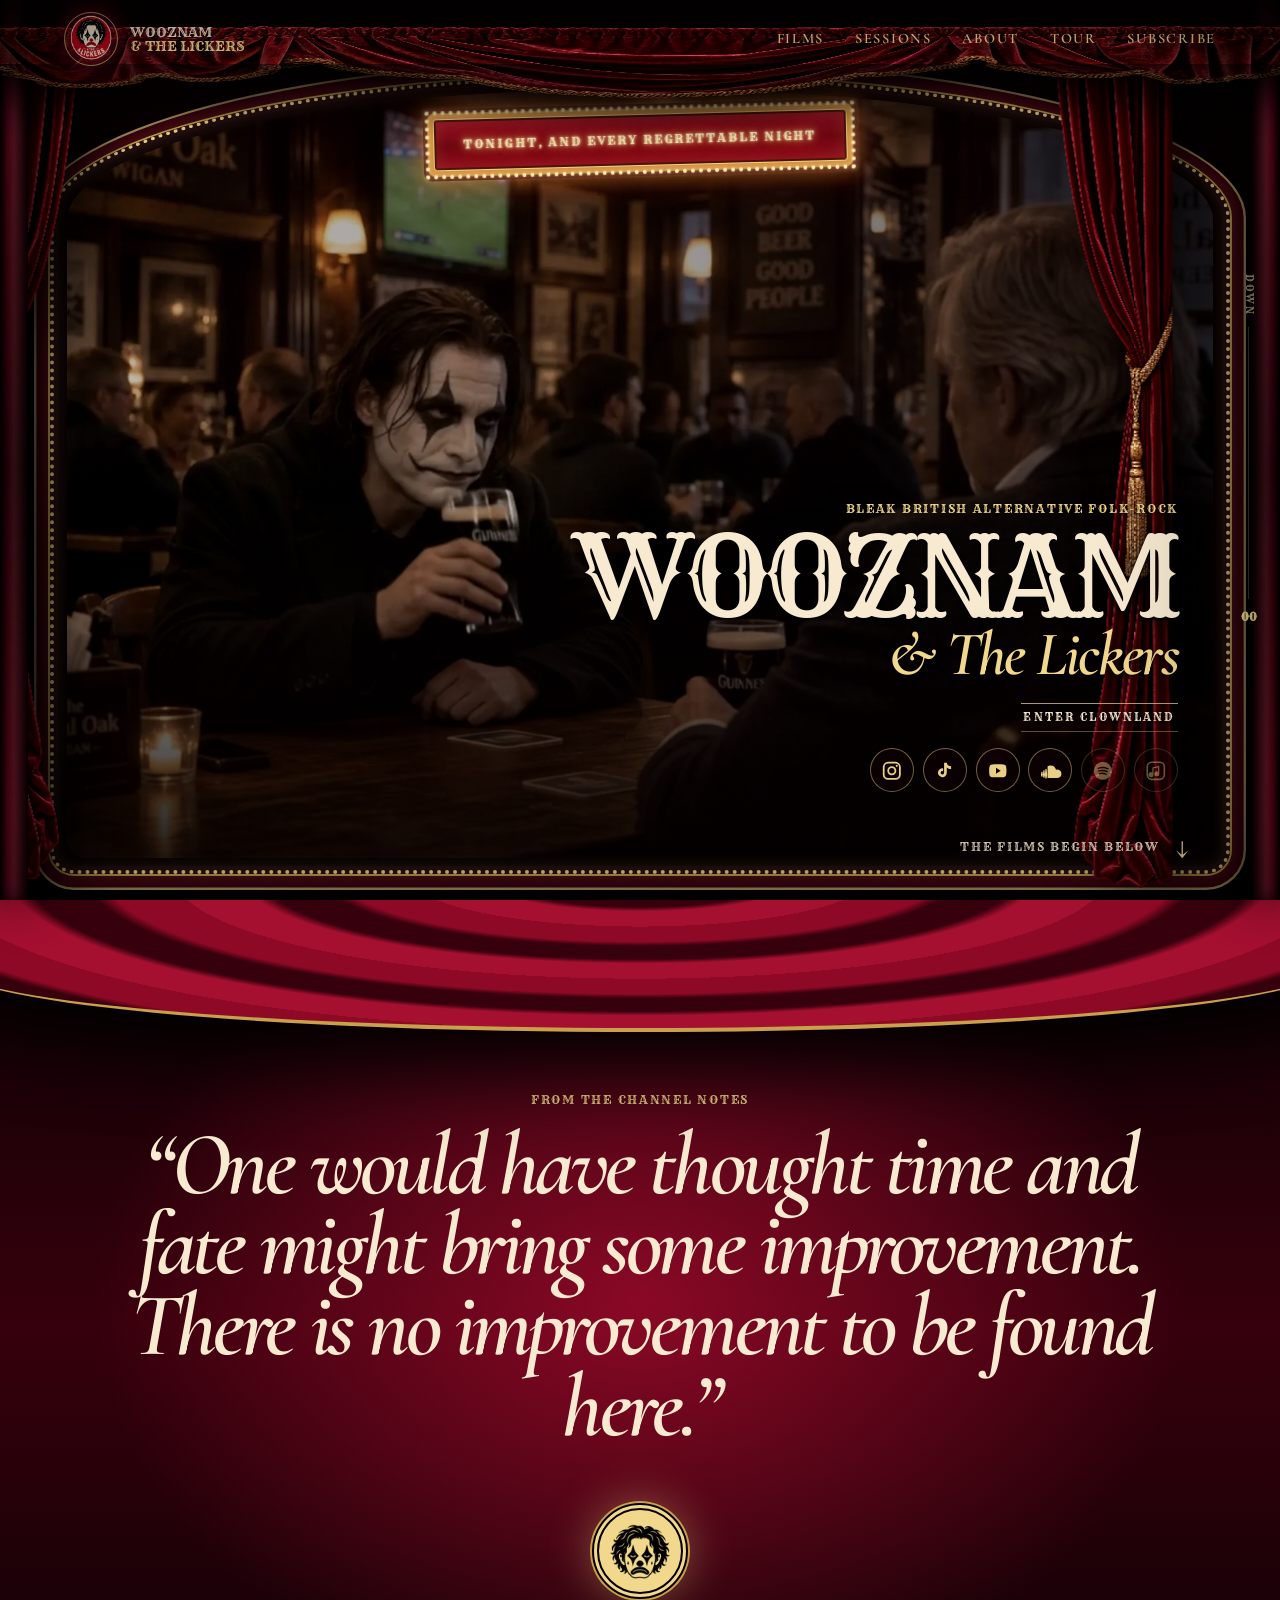
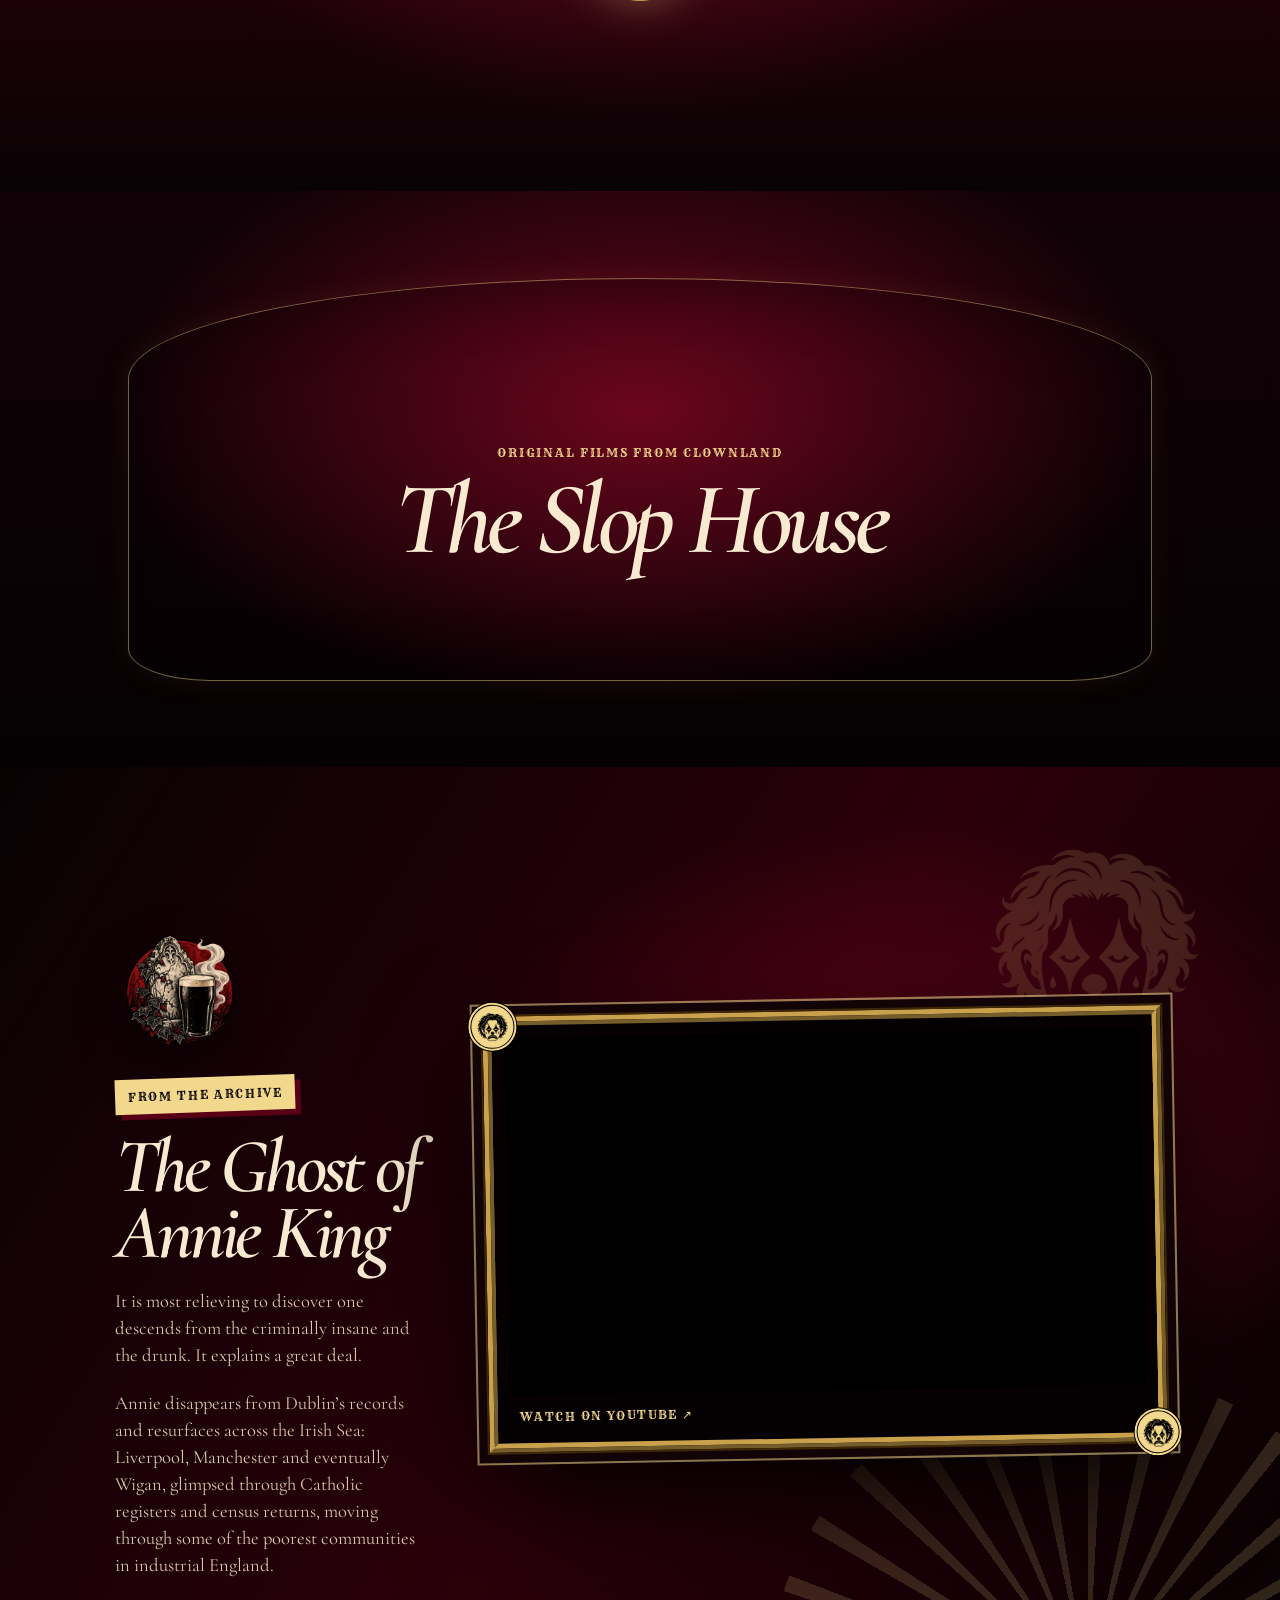
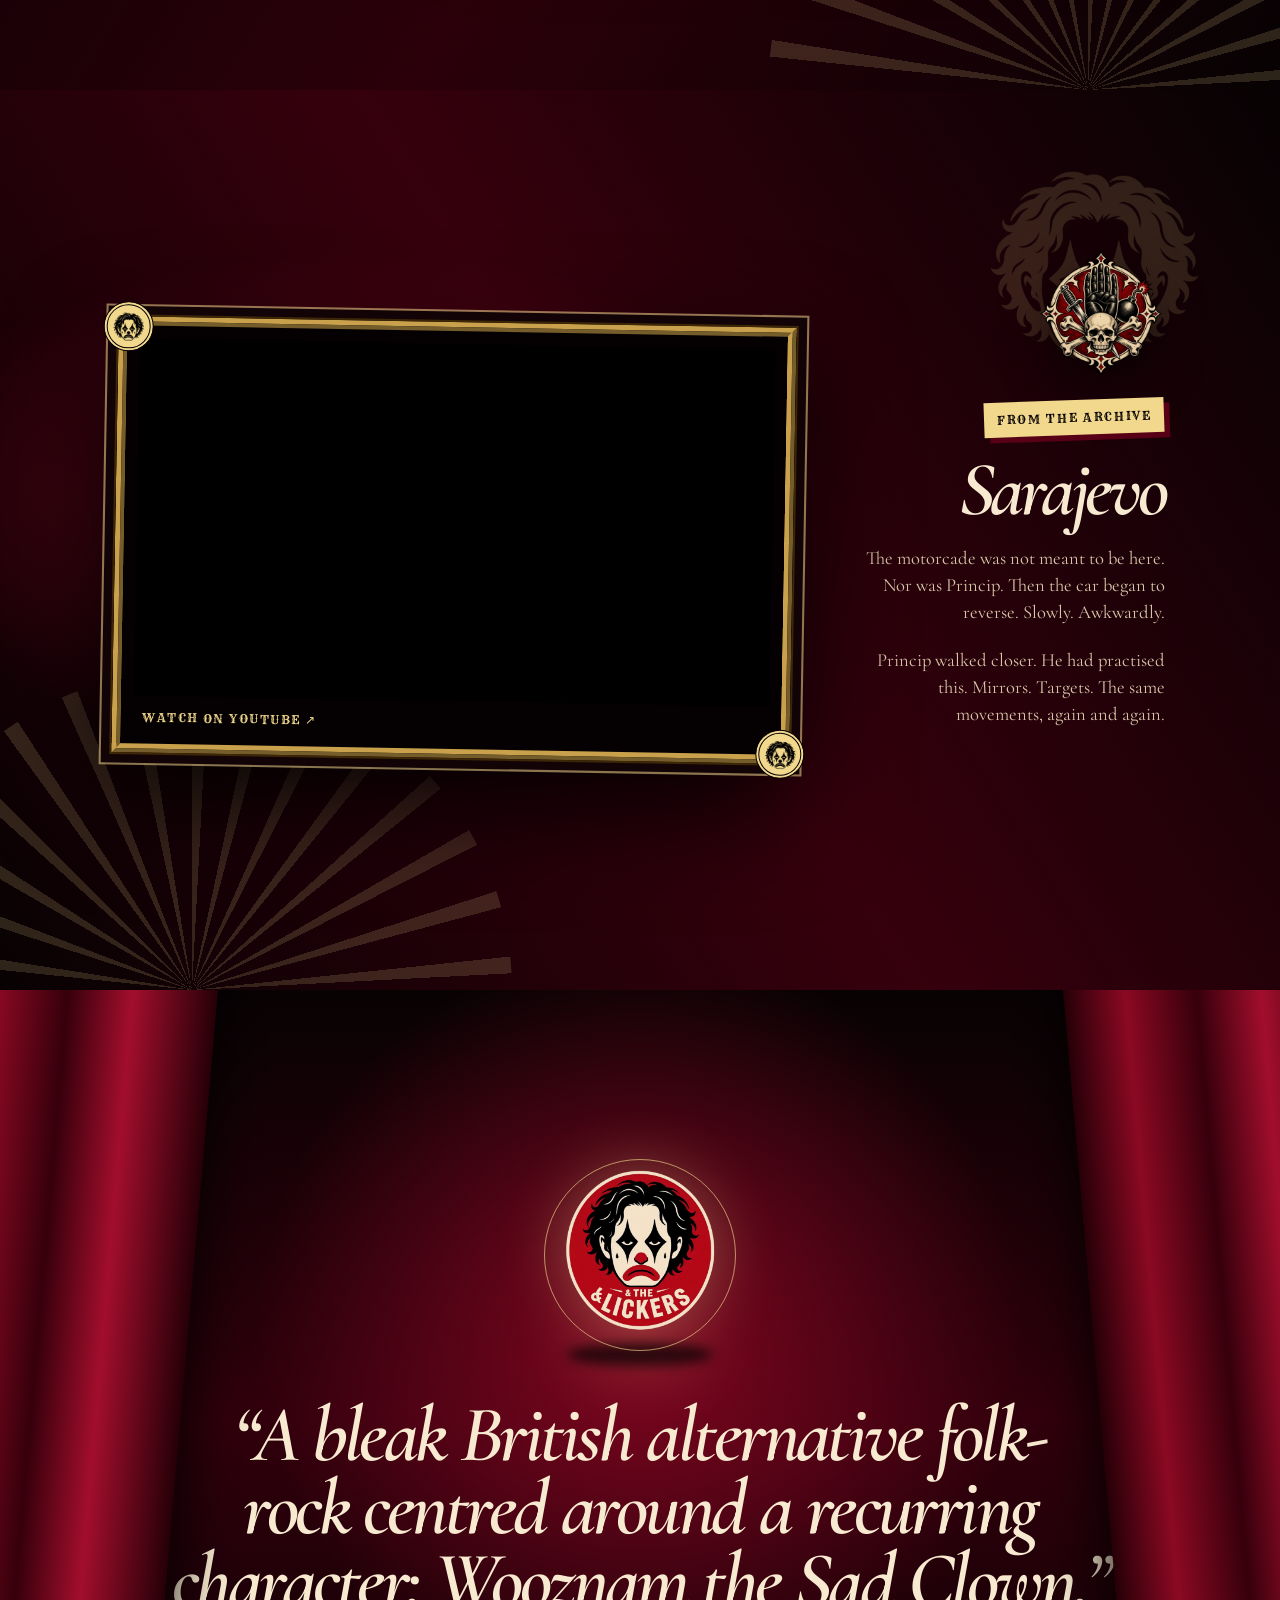
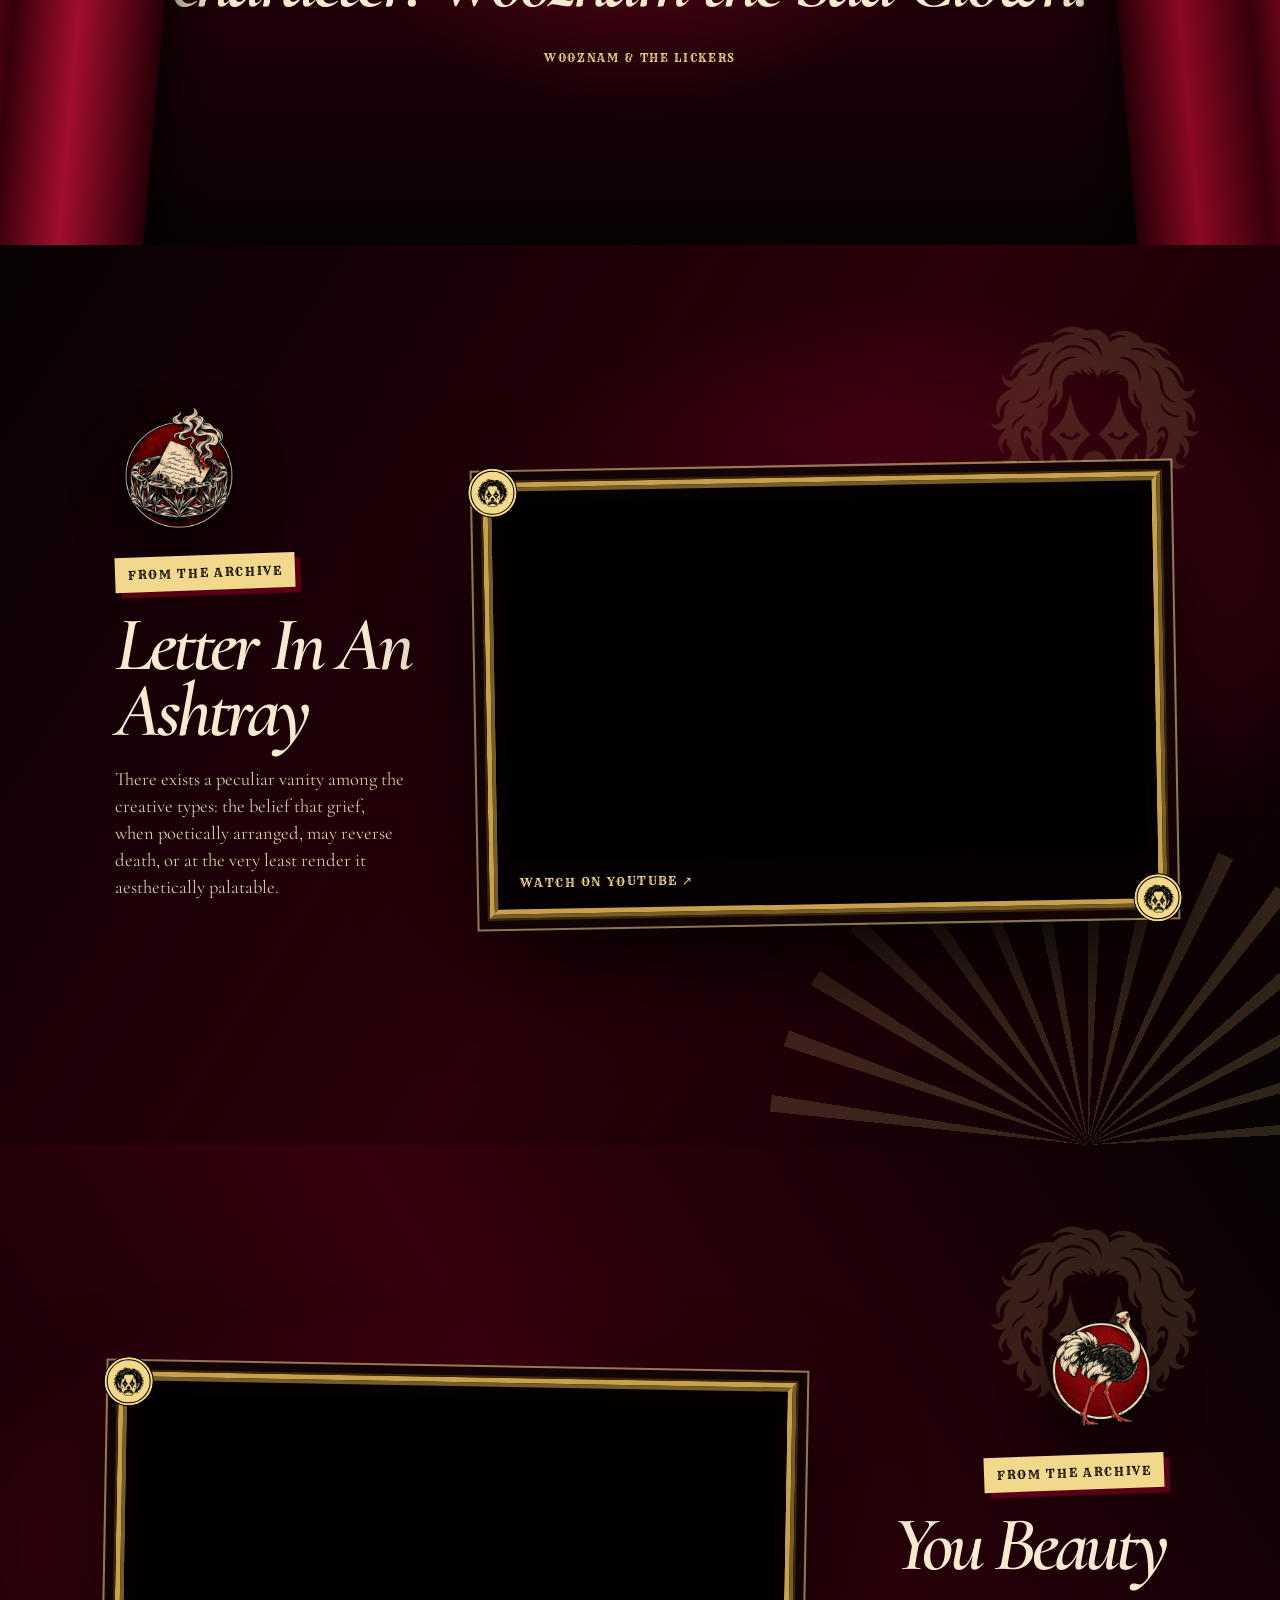
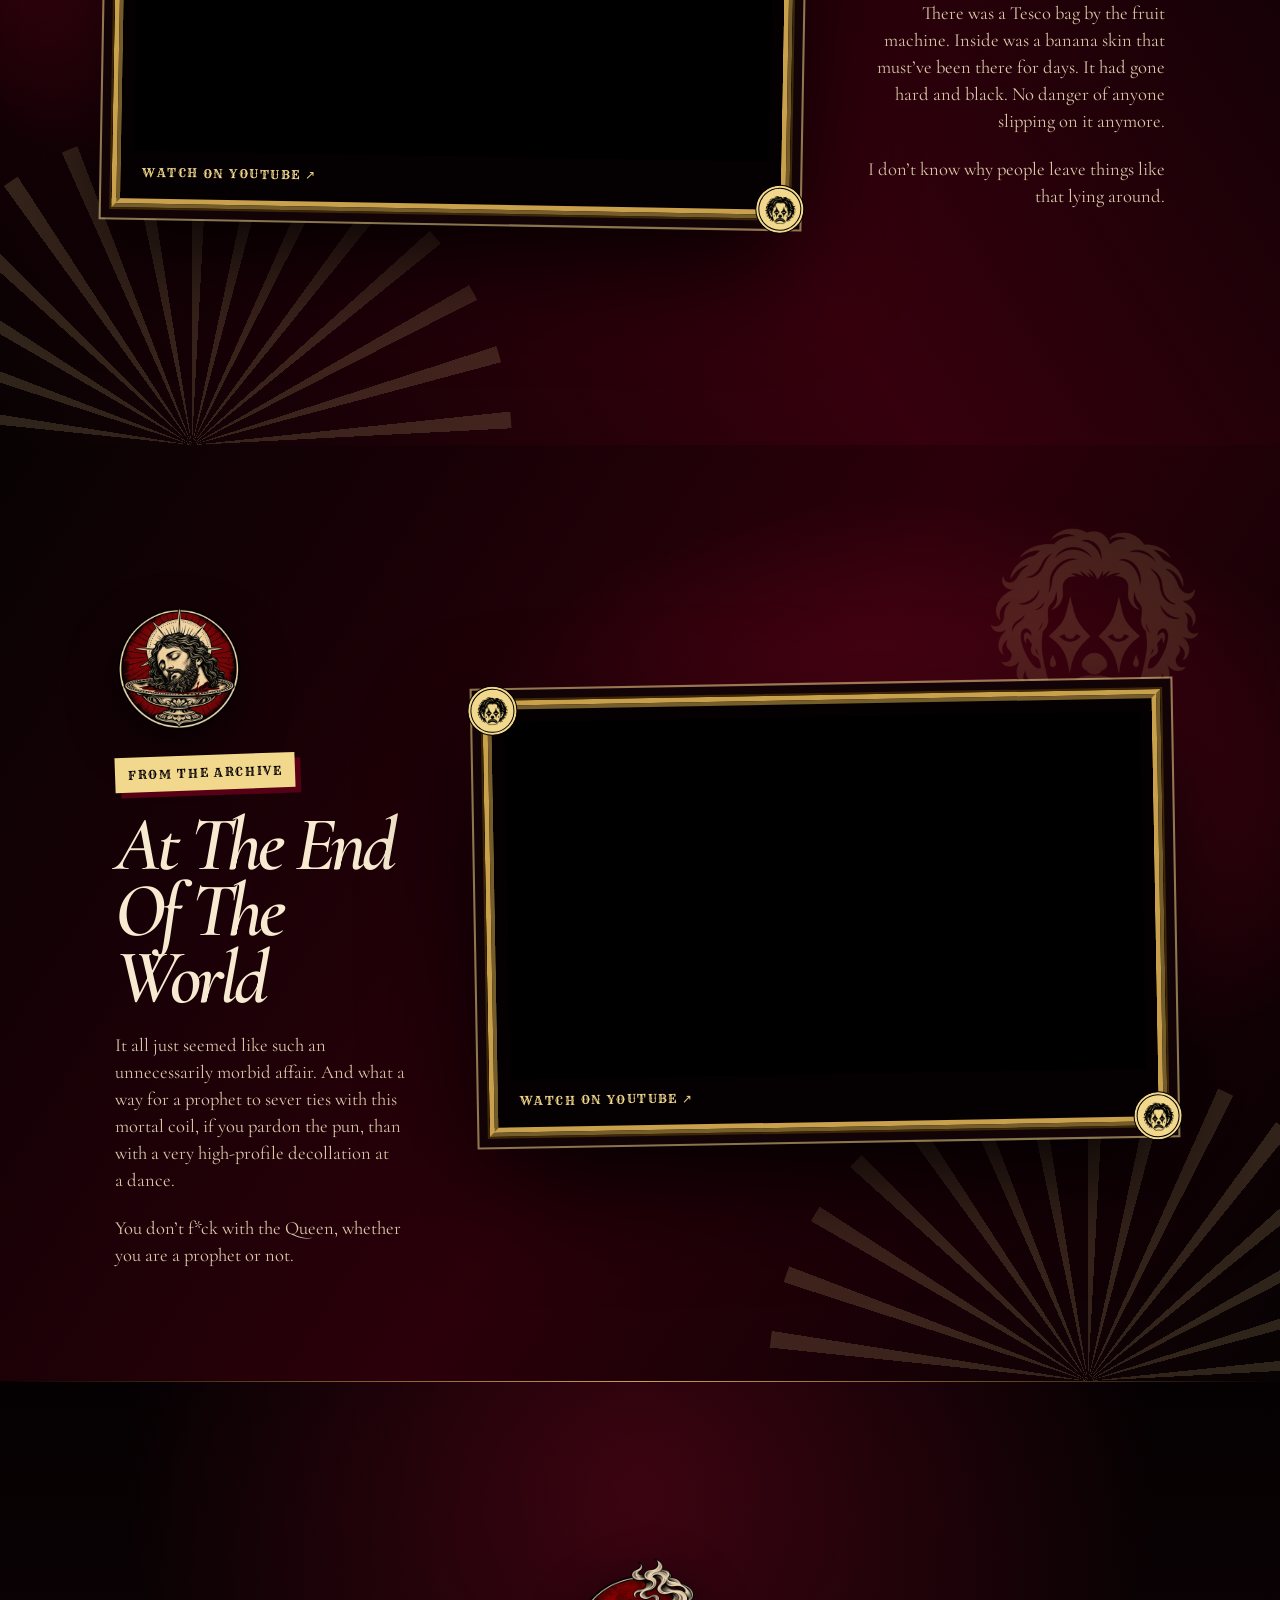
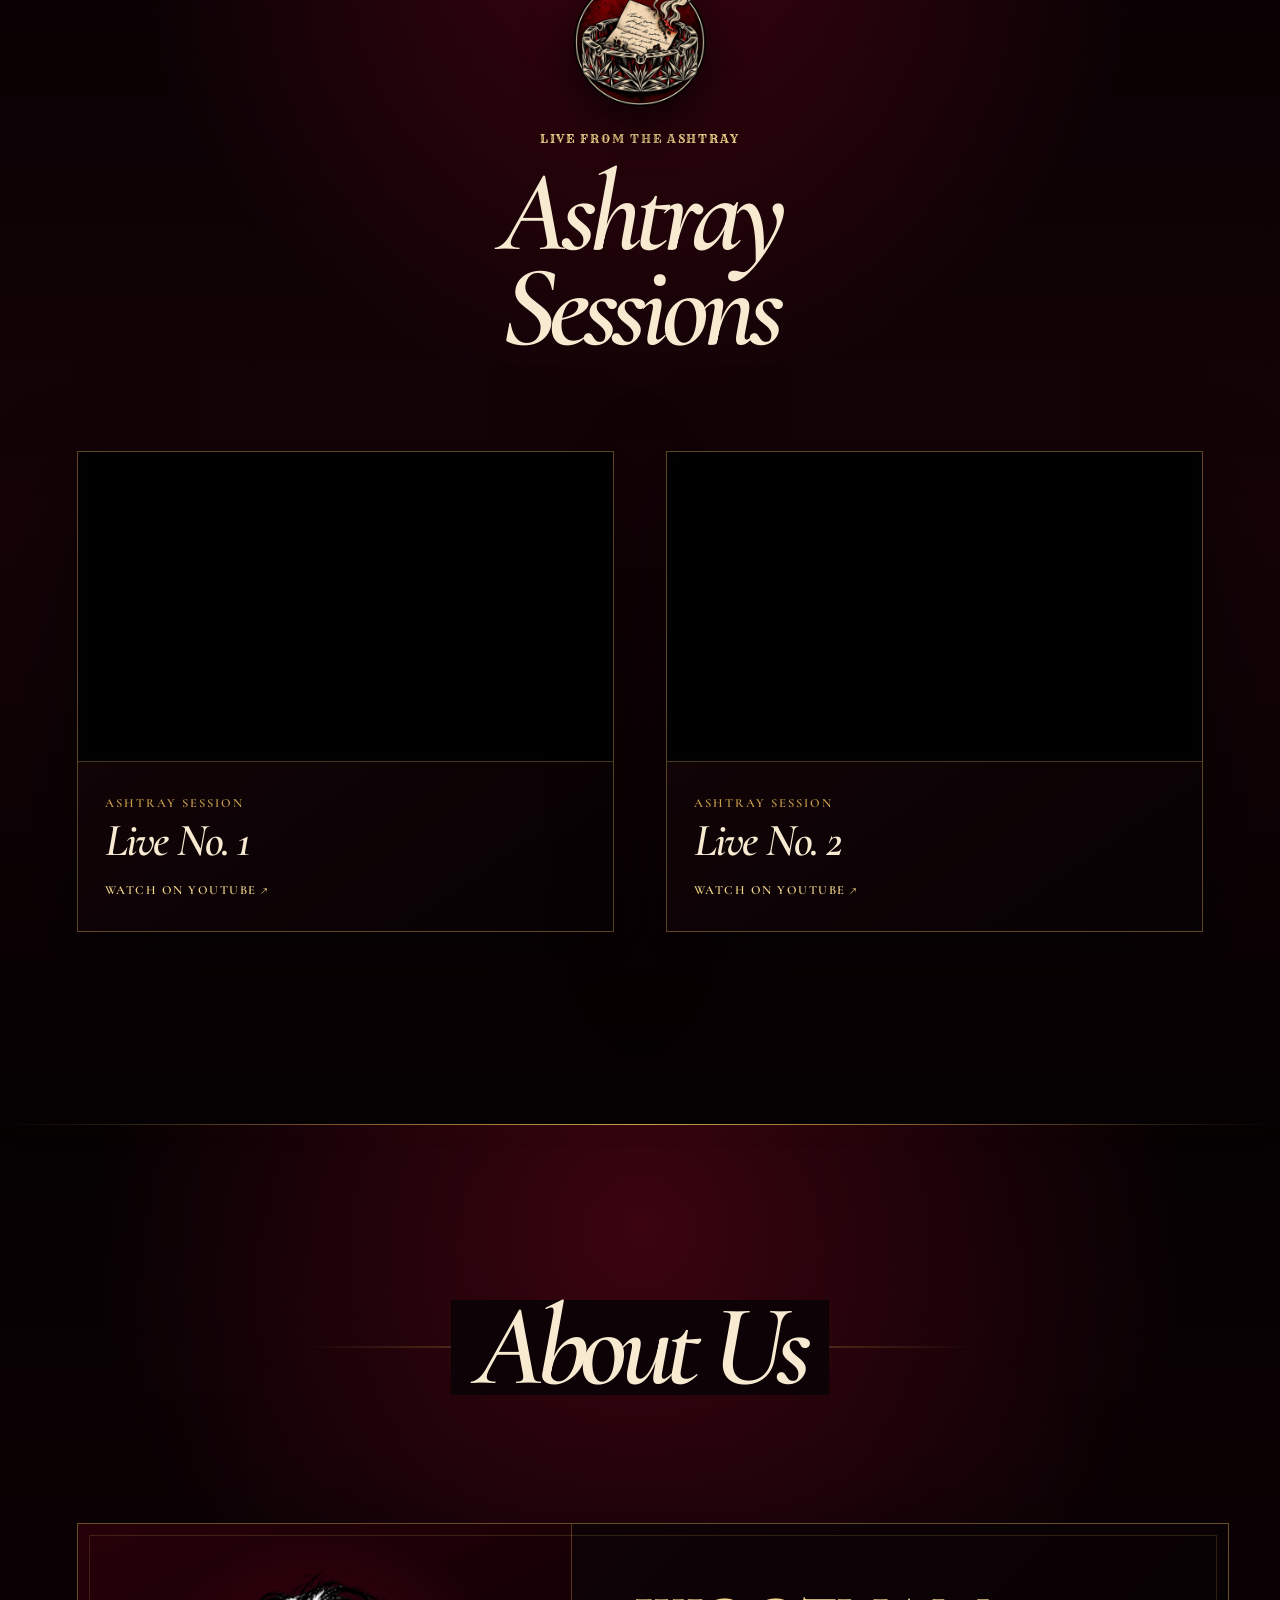
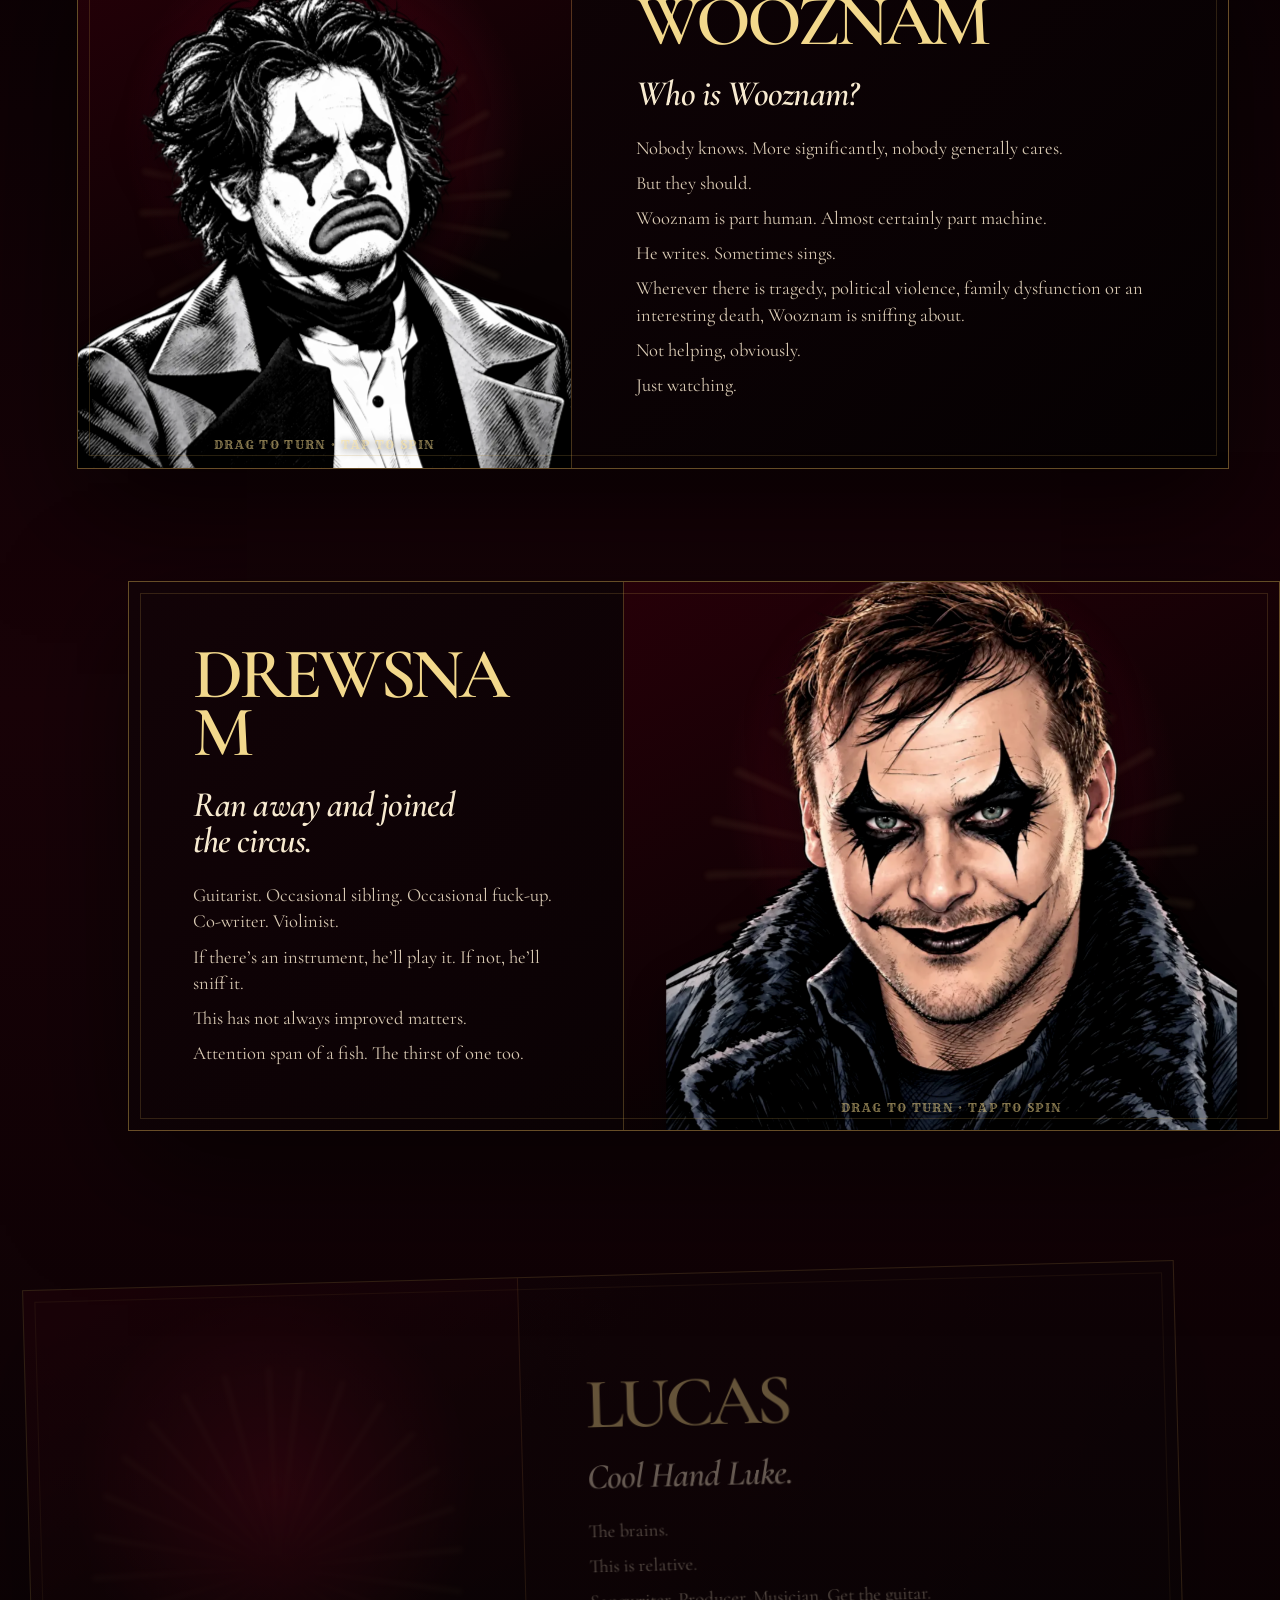
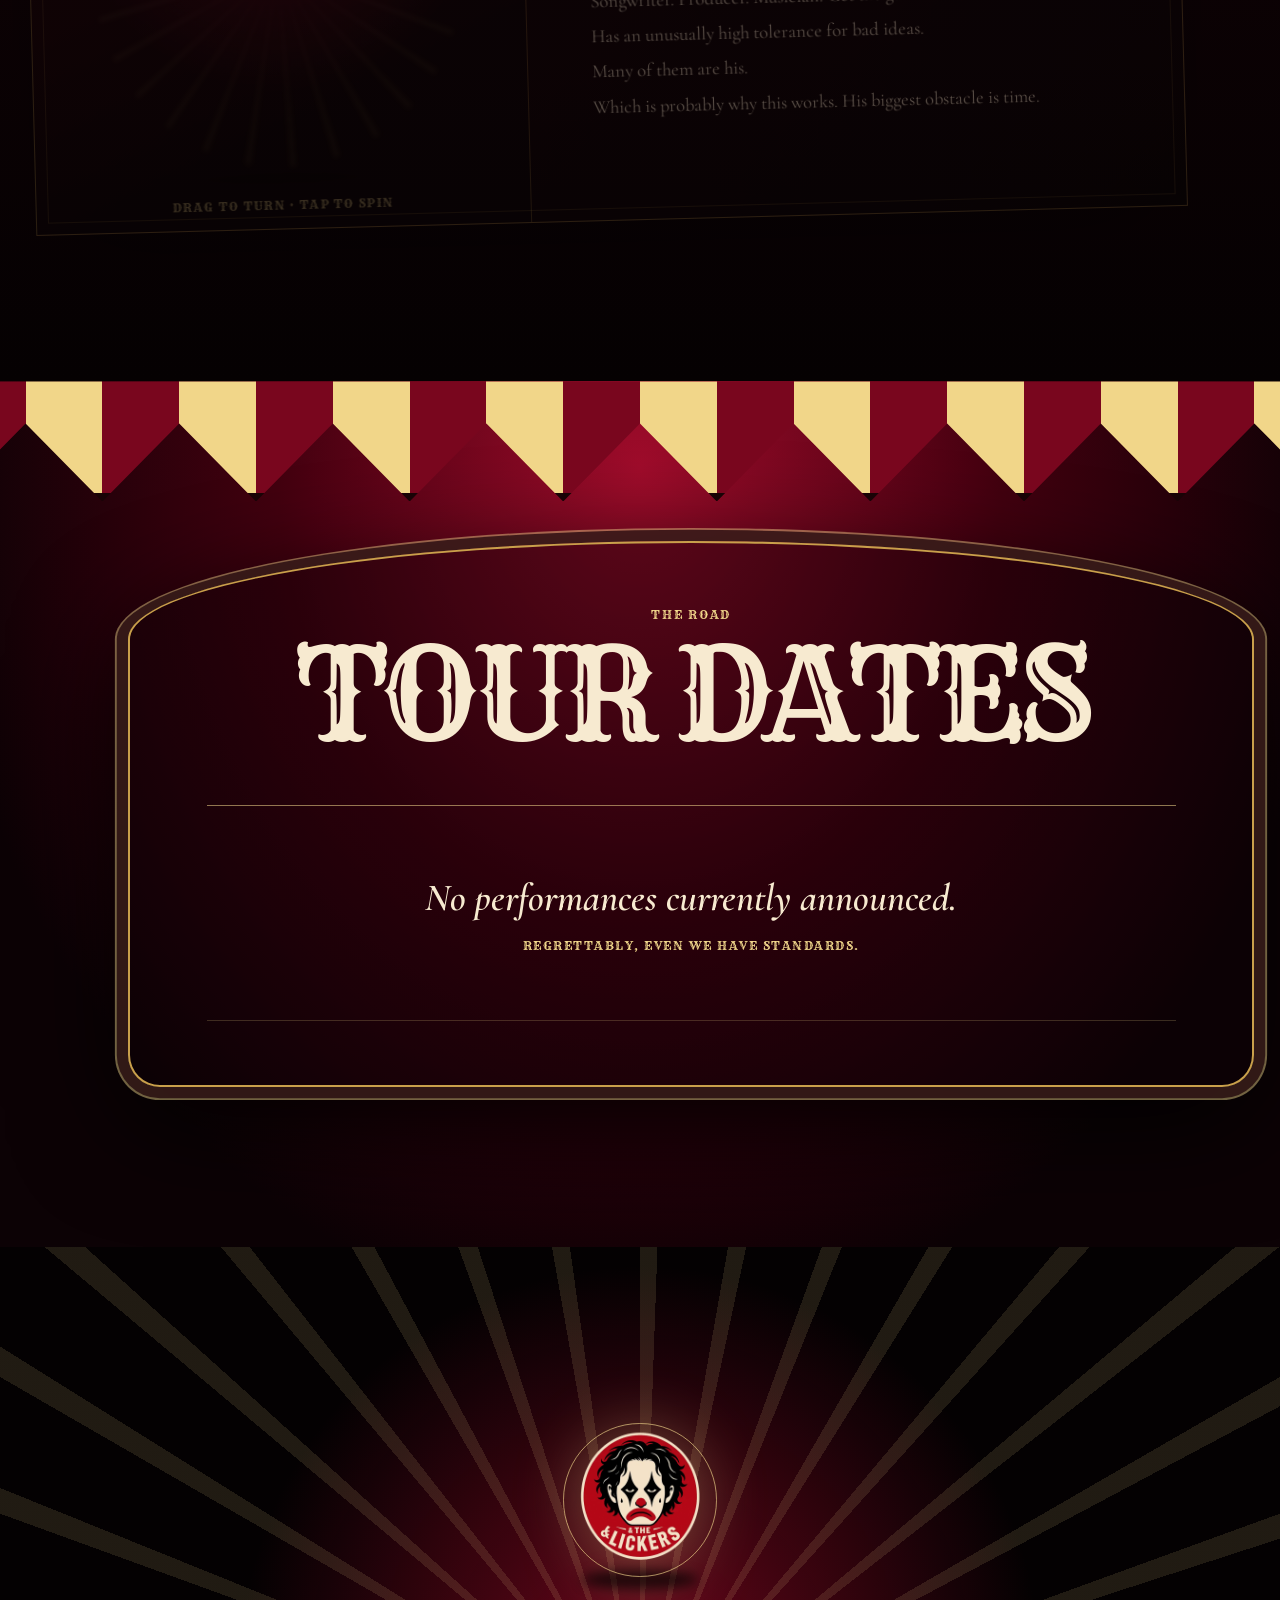
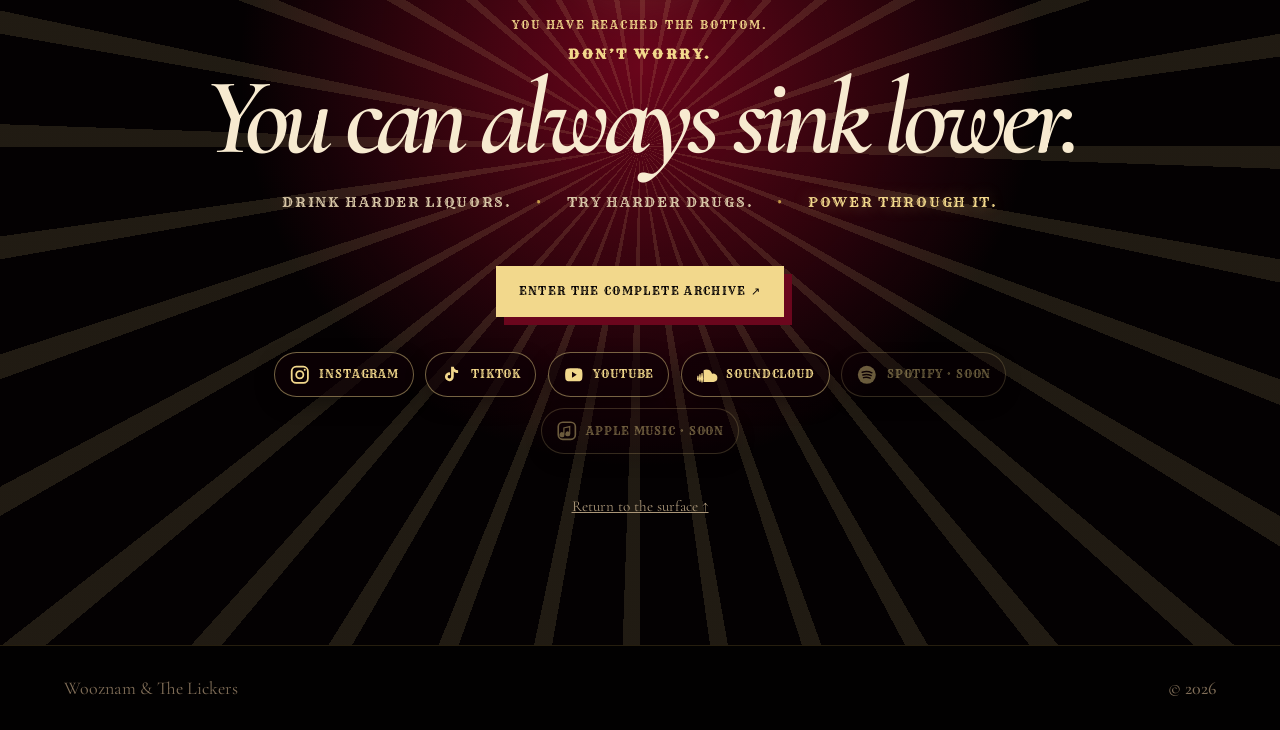
==== commit efe64268: "Add files via upload" ====
--- a/index.html
+++ b/index.html
@@ -40,6 +40,14 @@
   </head>
   <body>
     <a class="skip-link" href="#films">Skip to the films</a>
+    <svg class="icon-sprite" aria-hidden="true">
+      <symbol id="icon-instagram" viewBox="0 0 24 24"><rect x="3" y="3" width="18" height="18" rx="5" fill="none" stroke="currentColor" stroke-width="2"/><circle cx="12" cy="12" r="4" fill="none" stroke="currentColor" stroke-width="2"/><circle cx="17.5" cy="6.5" r="1.15" fill="currentColor"/></symbol>
+      <symbol id="icon-tiktok" viewBox="0 0 24 24"><path d="M14.2 3v11.2a4.9 4.9 0 1 1-4.1-4.84v3.08a1.92 1.92 0 1 0 1.12 1.76V3h2.98Zm0 0c.42 2.42 1.86 3.83 4.8 4.05v3.02c-1.94-.06-3.48-.65-4.8-1.76V3Z" fill="currentColor"/></symbol>
+      <symbol id="icon-youtube" viewBox="0 0 24 24"><path d="M21.2 7.1a2.7 2.7 0 0 0-1.9-1.9C17.6 4.75 12 4.75 12 4.75s-5.6 0-7.3.45a2.7 2.7 0 0 0-1.9 1.9A28 28 0 0 0 2.35 12a28 28 0 0 0 .45 4.9 2.7 2.7 0 0 0 1.9 1.9c1.7.45 7.3.45 7.3.45s5.6 0 7.3-.45a2.7 2.7 0 0 0 1.9-1.9 28 28 0 0 0 .45-4.9 28 28 0 0 0-.45-4.9Z" fill="currentColor"/><path d="m10 15.35 5.2-3.35L10 8.65v6.7Z" fill="var(--icon-cut,#170207)"/></symbol>
+      <symbol id="icon-soundcloud" viewBox="0 0 24 24"><path d="M1.6 13.1h1.1l.45 3.2-.45 2.4H1.6l-.5-2.4.5-3.2Zm2.2-1.8h1.15l.6 5-.6 3.4H3.8l-.58-3.4.58-5Zm2.3-1.3h1.2l.7 6.3-.7 4.2H6.1l-.7-4.2.7-6.3Zm2.35-3.1a6.7 6.7 0 0 1 3.1-.78 6.55 6.55 0 0 1 6.3 4.8 4.65 4.65 0 1 1 1.5 9.05H8.45V6.9Z" fill="currentColor"/></symbol>
+      <symbol id="icon-spotify" viewBox="0 0 24 24"><circle cx="12" cy="12" r="10" fill="currentColor"/><path d="M6.9 9.15c3.55-1.05 7.65-.8 10.85.65M7.65 12.25c3.12-.82 6.52-.57 9.25.62M8.35 15.15c2.45-.6 5.12-.4 7.35.55" fill="none" stroke="var(--icon-cut,#170207)" stroke-width="1.65" stroke-linecap="round"/></symbol>
+      <symbol id="icon-apple-music" viewBox="0 0 24 24"><rect x="2.5" y="2.5" width="19" height="19" rx="5" fill="none" stroke="currentColor" stroke-width="1.8"/><path d="M15.9 6.3v9.1a2.75 2.75 0 1 1-1.35-2.37V8.25l-5.1 1.05v7.08a2.75 2.75 0 1 1-1.35-2.37V8.2l7.8-1.9Z" fill="currentColor"/></symbol>
+    </svg>
     <div class="velvet velvet--left" aria-hidden="true"></div>
     <div class="velvet velvet--right" aria-hidden="true"></div>
 
@@ -67,11 +75,11 @@
           <div class="curtain curtain--right" aria-hidden="true"><img src="assets/velvet-side-left.webp" alt="" /></div>
           <div class="hero__memories" aria-hidden="true">
             <img class="hero__memory hero__memory--pub" src="assets/wooznam-pub.webp" alt="" fetchpriority="high" decoding="async" />
-            <img class="hero__memory" data-src="https://i.ytimg.com/vi/X5DVTUBXt2I/hqdefault.jpg" alt="" decoding="async" />
-            <img class="hero__memory" data-src="https://i.ytimg.com/vi/2JQiGG_NJyc/hqdefault.jpg" alt="" decoding="async" />
-            <img class="hero__memory" data-src="https://i.ytimg.com/vi/85EDuy6W2jY/hqdefault.jpg" alt="" decoding="async" />
-            <img class="hero__memory" data-src="https://i.ytimg.com/vi/OZewMqXHbDo/hqdefault.jpg" alt="" decoding="async" />
-            <img class="hero__memory" data-src="https://i.ytimg.com/vi/ziDh0Kju3Jw/hqdefault.jpg" alt="" decoding="async" />
+            <img class="hero__memory" data-src="https://i.ytimg.com/vi/X5DVTUBXt2I/maxresdefault.jpg" data-fallback="https://i.ytimg.com/vi/X5DVTUBXt2I/sddefault.jpg" alt="" decoding="async" />
+            <img class="hero__memory" data-src="https://i.ytimg.com/vi/2JQiGG_NJyc/maxresdefault.jpg" data-fallback="https://i.ytimg.com/vi/2JQiGG_NJyc/sddefault.jpg" alt="" decoding="async" />
+            <img class="hero__memory" data-src="https://i.ytimg.com/vi/85EDuy6W2jY/maxresdefault.jpg" data-fallback="https://i.ytimg.com/vi/85EDuy6W2jY/sddefault.jpg" alt="" decoding="async" />
+            <img class="hero__memory" data-src="https://i.ytimg.com/vi/OZewMqXHbDo/maxresdefault.jpg" data-fallback="https://i.ytimg.com/vi/OZewMqXHbDo/sddefault.jpg" alt="" decoding="async" />
+            <img class="hero__memory" data-src="https://i.ytimg.com/vi/ziDh0Kju3Jw/maxresdefault.jpg" data-fallback="https://i.ytimg.com/vi/ziDh0Kju3Jw/sddefault.jpg" alt="" decoding="async" />
           </div>
           <div class="hero__wash" aria-hidden="true"></div>
           <div class="hero__arch" aria-hidden="true"></div>
@@ -81,6 +89,14 @@
             <p>Bleak British alternative folk-rock</p>
             <h1><span>Wooznam</span><em>&amp; The Lickers</em></h1>
             <p class="hero__invitation">Enter Clownland</p>
+            <nav class="platforms platforms--hero" aria-label="Follow and listen to Wooznam and The Lickers">
+              <a href="https://www.instagram.com/wooznam/" target="_blank" rel="noreferrer" aria-label="Follow Wooznam on Instagram"><svg aria-hidden="true"><use href="#icon-instagram"></use></svg></a>
+              <a href="https://www.tiktok.com/@wooznam" target="_blank" rel="noreferrer" aria-label="Follow Wooznam on TikTok"><svg aria-hidden="true"><use href="#icon-tiktok"></use></svg></a>
+              <a href="https://www.youtube.com/@wooznamandthelickers?sub_confirmation=1" target="_blank" rel="noreferrer" aria-label="Subscribe to Wooznam and The Lickers on YouTube"><svg aria-hidden="true"><use href="#icon-youtube"></use></svg></a>
+              <a href="https://soundcloud.com/c_l_o_w_n" target="_blank" rel="noreferrer" aria-label="Listen to Wooznam on SoundCloud"><svg aria-hidden="true"><use href="#icon-soundcloud"></use></svg></a>
+              <span class="platforms__soon" aria-label="Spotify, coming soon" title="Spotify · coming soon"><svg aria-hidden="true"><use href="#icon-spotify"></use></svg></span>
+              <span class="platforms__soon" aria-label="Apple Music, coming soon" title="Apple Music · coming soon"><svg aria-hidden="true"><use href="#icon-apple-music"></use></svg></span>
+            </nav>
           </div>
           <a class="descend" href="#overture"><span>The films begin below</span><b aria-hidden="true">↓</b></a>
         </div>
@@ -269,10 +285,13 @@
           <strong>Power through it.</strong>
         </div>
         <a href="https://youtube.com/@wooznamandthelickers?si=b27t7EiVkKVGYnQN" target="_blank" rel="noreferrer">Enter the complete archive <span aria-hidden="true">↗</span></a>
-        <nav class="socials" data-reveal aria-label="Listen to and follow Wooznam and The Lickers">
-          <a href="https://soundcloud.com/c_l_o_w_n" target="_blank" rel="noreferrer">SoundCloud <span aria-hidden="true">↗</span></a>
-          <a href="https://www.tiktok.com/@wooznam" target="_blank" rel="noreferrer">TikTok <span>@wooznam</span> <b aria-hidden="true">↗</b></a>
-          <a href="https://www.instagram.com/wooznam/" target="_blank" rel="noreferrer">Instagram <span>@wooznam</span> <b aria-hidden="true">↗</b></a>
+        <nav class="platforms platforms--finale" data-reveal aria-label="Listen to and follow Wooznam and The Lickers">
+          <a href="https://www.instagram.com/wooznam/" target="_blank" rel="noreferrer" aria-label="Follow Wooznam on Instagram"><svg aria-hidden="true"><use href="#icon-instagram"></use></svg><span>Instagram</span></a>
+          <a href="https://www.tiktok.com/@wooznam" target="_blank" rel="noreferrer" aria-label="Follow Wooznam on TikTok"><svg aria-hidden="true"><use href="#icon-tiktok"></use></svg><span>TikTok</span></a>
+          <a href="https://www.youtube.com/@wooznamandthelickers?sub_confirmation=1" target="_blank" rel="noreferrer" aria-label="Subscribe to Wooznam and The Lickers on YouTube"><svg aria-hidden="true"><use href="#icon-youtube"></use></svg><span>YouTube</span></a>
+          <a href="https://soundcloud.com/c_l_o_w_n" target="_blank" rel="noreferrer" aria-label="Listen to Wooznam on SoundCloud"><svg aria-hidden="true"><use href="#icon-soundcloud"></use></svg><span>SoundCloud</span></a>
+          <span class="platforms__soon" aria-label="Spotify, coming soon" title="Spotify · coming soon"><svg aria-hidden="true"><use href="#icon-spotify"></use></svg><span>Spotify · soon</span></span>
+          <span class="platforms__soon" aria-label="Apple Music, coming soon" title="Apple Music · coming soon"><svg aria-hidden="true"><use href="#icon-apple-music"></use></svg><span>Apple Music · soon</span></span>
         </nav>
         <a class="surface" href="#top">Return to the surface ↑</a>
       </section>
--- a/descent.css
+++ b/descent.css
@@ -7,6 +7,7 @@
 main { overflow:clip; }
 img { display:block; max-width:100%; height:auto; }
 a { color:inherit; }
+.icon-sprite { position:absolute; width:0; height:0; overflow:hidden; }
 ::selection { color:var(--ink); background:var(--gold-light); }
 :focus-visible { outline:2px solid var(--gold-light); outline-offset:5px; }
 
@@ -41,7 +42,7 @@
 .scene__sticky,.reel__sticky { position:relative; overflow:hidden; }
 .hero { min-height:100svh; background:#090204; }
 .hero__stage { min-height:100svh; isolation:isolate; }
-.hero__memories { position:absolute; z-index:-5; inset:5.6rem 4.2rem 2.6rem; overflow:hidden; border-radius:48% 48% 1.2rem 1.2rem/17% 17% 1.2rem 1.2rem; background:#090204; }
+.hero__memories { position:absolute; z-index:-5; inset:5.6rem 4.2rem 2.6rem; overflow:hidden; border-radius:48% 48% 1.2rem 1.2rem/17% 17% 1.2rem 1.2rem; background:#090204 url("assets/wooznam-pub.webp") 34% 49%/cover no-repeat; }
 .hero__memory { position:absolute; inset:0; width:100%; height:100%; object-fit:cover; object-position:center; opacity:0; filter:saturate(.92) contrast(1.08) brightness(.82) sepia(.05); }
 .hero__memory:first-child { opacity:1; }
 .hero__memories.is-ready .hero__memory { animation:memory-fade 42s ease-in-out infinite; }
@@ -69,6 +70,13 @@
 .hero h1 span { display:block; }
 .hero h1 em { display:block; margin-top:.13em; color:var(--gold-light); font-family:var(--body); font-size:.56em; font-weight:600; letter-spacing:-.035em; line-height:.9; text-transform:none; }
 .hero__copy > .hero__invitation { display:inline-block; margin:1.25rem 0 0; padding:.42rem .15rem .3rem; color:var(--cream); border-top:1px solid rgba(242,216,140,.75); border-bottom:1px solid rgba(242,216,140,.38); font-size:clamp(.67rem,.82vw,.76rem); letter-spacing:.2em; }
+.platforms { --icon-cut:#170207; display:flex; gap:.55rem; align-items:center; flex-wrap:wrap; }
+.platforms a,.platforms__soon { display:inline-flex; min-width:2.75rem; min-height:2.75rem; padding:.62rem; align-items:center; justify-content:center; color:var(--gold-light); background:rgba(15,1,5,.66); border:1px solid rgba(242,216,140,.46); border-radius:50%; box-shadow:0 .45rem 1.2rem rgba(0,0,0,.36); }
+.platforms a { text-decoration:none; transition:color 180ms ease,background 180ms ease,border-color 180ms ease,transform 180ms ease; }
+.platforms a:hover,.platforms a:focus-visible { --icon-cut:#f2d88c; color:#180207; background:var(--gold-light); border-color:var(--gold-light); transform:translateY(-.15rem) rotate(-3deg); }
+.platforms svg { width:1.35rem; height:1.35rem; overflow:visible; }
+.platforms__soon { opacity:.42; cursor:not-allowed; }
+.platforms--hero { margin-top:1.05rem; justify-content:flex-end; }
 .descend { position:absolute; z-index:5; right:clamp(3.5rem,7vw,8rem); bottom:2rem; display:flex; gap:1rem; align-items:center; font-family:var(--display); font-size:.75rem; letter-spacing:.14em; text-decoration:none; text-transform:uppercase; }
 .descend b { color:var(--gold-light); font-family:var(--body); font-size:1.8rem; animation:fall 1.8s ease-in-out infinite; }
 
@@ -191,12 +199,9 @@
 .finale__litany strong { color:var(--gold-light); font-weight:400; text-shadow:0 0 1rem rgba(242,216,140,.38); }
 .finale > a:not(.surface) { padding:1rem 1.35rem; color:var(--ink); background:var(--gold-light); border:1px solid var(--gold-light); font-family:var(--display); font-size:.7rem; letter-spacing:.12em; text-decoration:none; text-transform:uppercase; box-shadow:.5rem .5rem 0 #6b061d; transition:color 180ms ease,background 180ms ease,transform 180ms ease; }
 .finale > a:not(.surface):hover { color:var(--cream); background:var(--red); transform:translate(-.2rem,-.2rem); }
-.socials { display:flex; margin-top:2.2rem; gap:.7rem 1.4rem; align-items:center; justify-content:center; flex-wrap:wrap; }
-.socials a { min-height:2.75rem; padding:.7rem .95rem; color:var(--gold-light); border:1px solid rgba(201,160,75,.42); font-family:var(--body); font-size:.86rem; font-weight:600; letter-spacing:.1em; text-decoration:none; text-transform:uppercase; transition:color 180ms ease,background 180ms ease,border-color 180ms ease,transform 180ms ease; }
-.socials a:hover,.socials a:focus-visible { color:var(--ink); background:var(--gold-light); border-color:var(--gold-light); transform:translateY(-.15rem); }
-.socials a span { color:var(--cream); font-style:italic; letter-spacing:.04em; text-transform:none; }
-.socials a:hover span,.socials a:focus-visible span { color:inherit; }
-.socials b { font-weight:400; }
+.platforms--finale { max-width:58rem; margin-top:2.2rem; gap:.7rem; justify-content:center; }
+.platforms--finale a,.platforms--finale .platforms__soon { min-width:0; padding:.68rem .88rem; gap:.55rem; border-radius:999px; }
+.platforms--finale span span,.platforms--finale a span { font-family:var(--display); font-size:.7rem; letter-spacing:.08em; text-transform:uppercase; }
 .surface { margin-top:2.6rem; color:var(--ash); font-size:.95rem; }
 footer { display:flex; padding:1.8rem clamp(1.5rem,5vw,5rem); color:#806e58; background:#020101; border-top:1px solid rgba(201,160,75,.18); justify-content:space-between; }
 footer b { font-weight:500; }
@@ -212,7 +217,7 @@
 @keyframes slow-turn { to { transform:rotate(360deg); } }
 @keyframes medallion-breathe { 0%,100% { box-shadow:0 0 0 2px var(--gold),0 0 2.2rem rgba(242,216,140,.3); transform:scale(1); } 50% { box-shadow:0 0 0 2px var(--gold),0 0 3.8rem rgba(242,216,140,.58); transform:scale(1.035); } }
 @keyframes hero-in { from { transform:translateY(1.5rem) scale(.98); } to { transform:none; } }
-@keyframes memory-fade { 0%,13% { opacity:1; transform:scale(1); } 16.67%,100% { opacity:0; transform:scale(1.055); } }
+@keyframes memory-fade { 0%,13% { opacity:1; transform:scale(1); } 19%,100% { opacity:0; transform:scale(1.055); } }
 @keyframes curtain-breathe { from { transform:rotate(.25deg) scaleX(1); } to { transform:rotate(-.35deg) scaleX(1.018); } }
 @keyframes curtain-breathe-right { from { transform:scaleX(-1) rotate(.25deg); } to { transform:scaleX(-1.018) rotate(-.35deg); } }
 @keyframes coin-toss { 0%,8% { transform:translateY(0) rotateY(0); } 16% { transform:translateY(-12%) rotateY(180deg); } 24% { transform:translateY(-22%) rotateY(360deg); } 32% { transform:translateY(-12%) rotateY(540deg); } 42%,100% { transform:translateY(0) rotateY(720deg); } }
@@ -283,6 +288,9 @@
   .hero__copy { right:1.35rem; bottom:6.5rem; width:86vw; }
   .hero__copy > p { max-width:22rem; margin-left:auto; font-size:.75rem; }
   .hero h1 { font-size:clamp(3rem,14vw,5.25rem); }
+  .platforms--hero { margin-top:.8rem; gap:.4rem; }
+  .platforms--hero a,.platforms--hero .platforms__soon { min-width:2.55rem; min-height:2.55rem; padding:.56rem; }
+  .platforms--hero svg { width:1.22rem; height:1.22rem; }
   .descend { right:1.35rem; left:1.35rem; font-size:.75rem; }
   .overture { min-height:90svh; padding:10rem 1.4rem 7rem; }
   .overture::before { height:6rem; }
@@ -325,6 +333,8 @@
   .finale h2 { font-size:clamp(3.15rem,14vw,5.2rem); }
   .finale__litany { gap:.65rem; flex-direction:column; }
   .finale__litany span::after { display:none; }
+  .platforms--finale a,.platforms--finale .platforms__soon { width:2.75rem; padding:.65rem; border-radius:50%; }
+  .platforms--finale a span,.platforms--finale span span { position:absolute; width:1px; height:1px; overflow:hidden; clip-path:inset(50%); }
   footer { gap:.8rem; align-items:flex-start; flex-direction:column; font-size:.8rem; }
 }
 
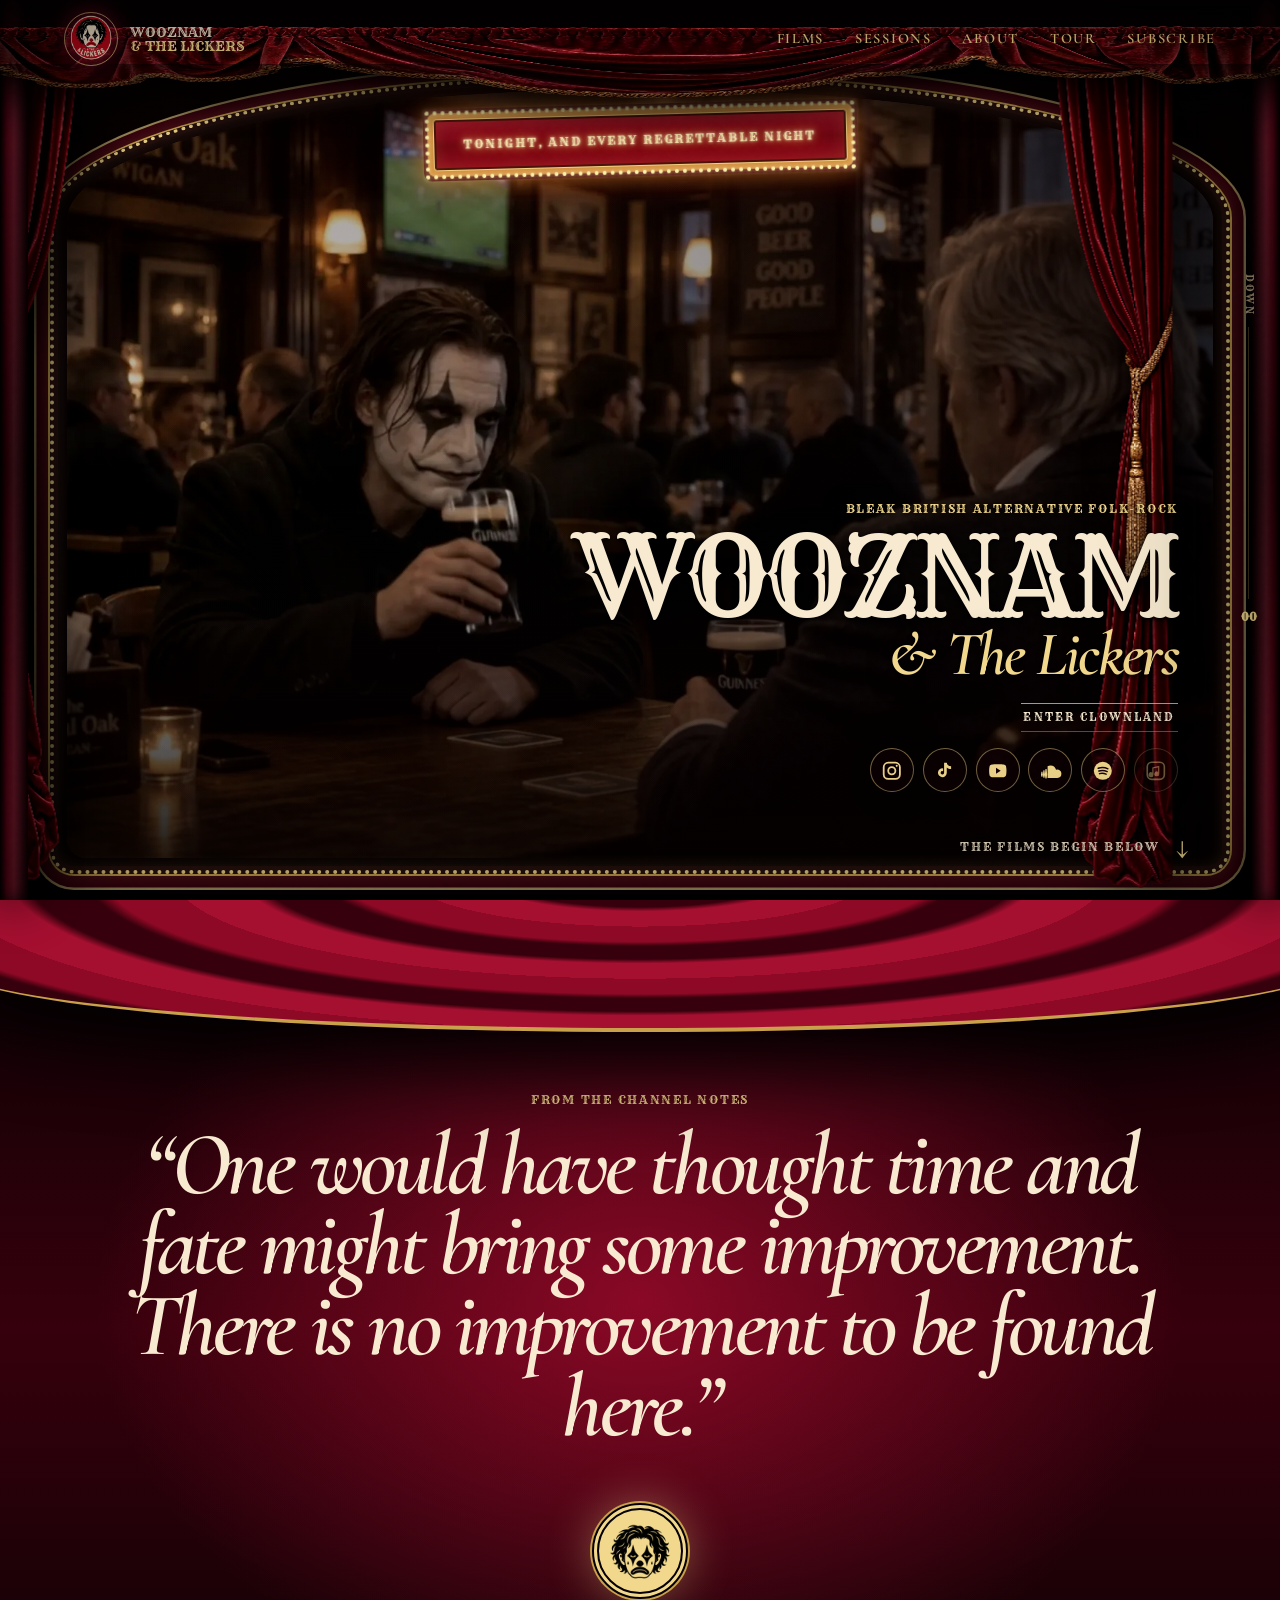
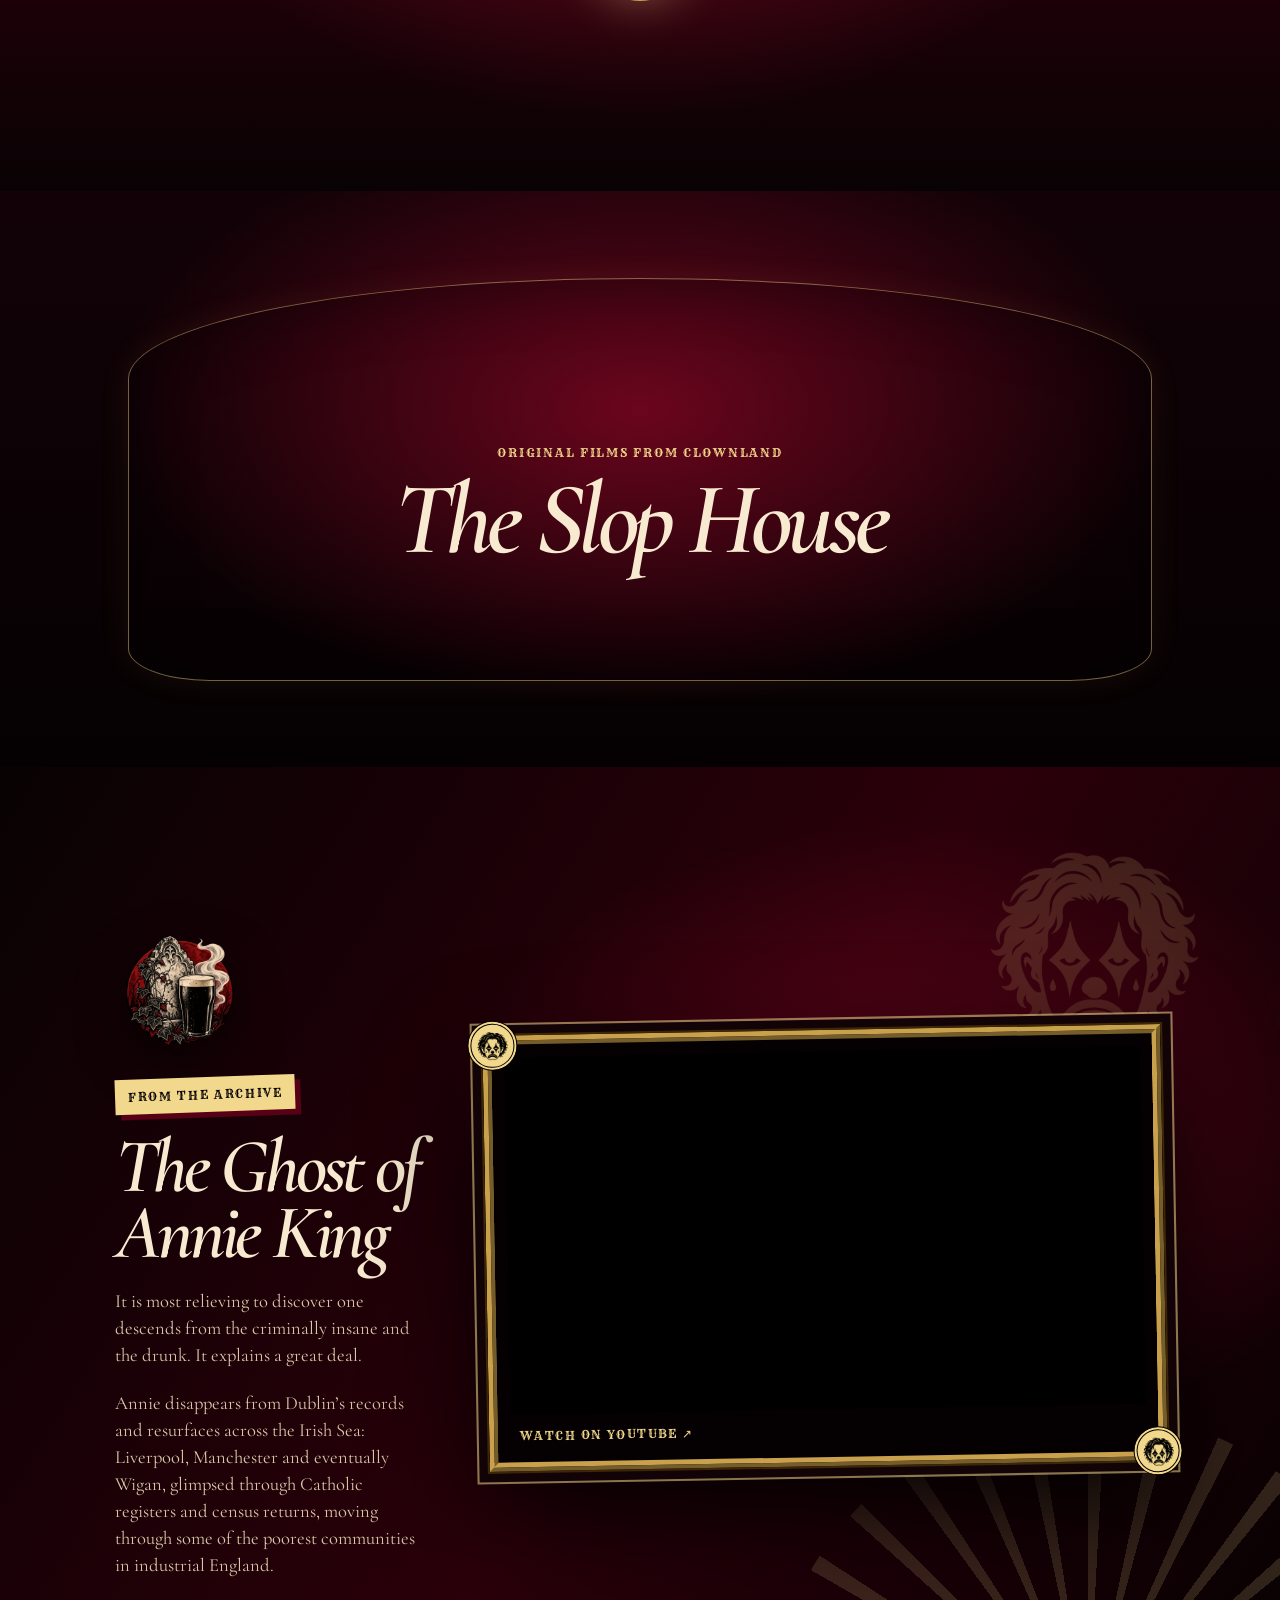
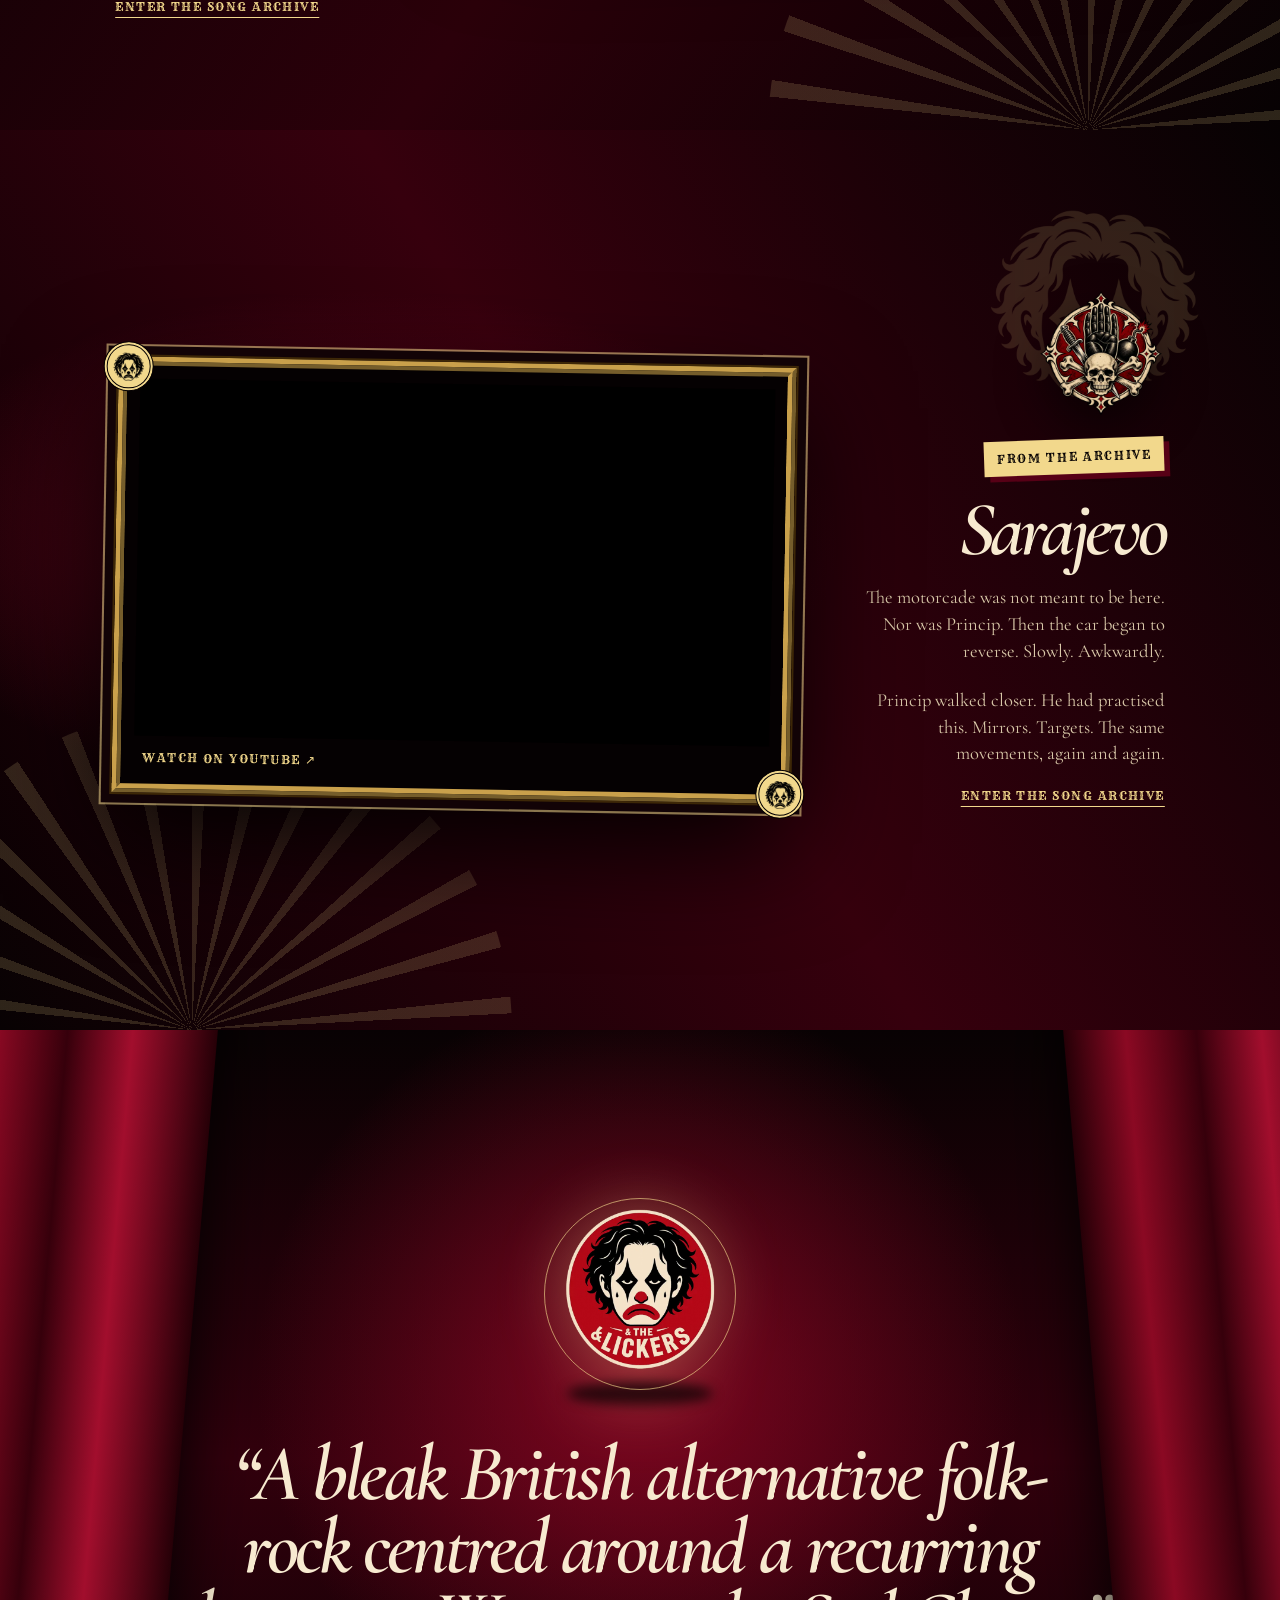
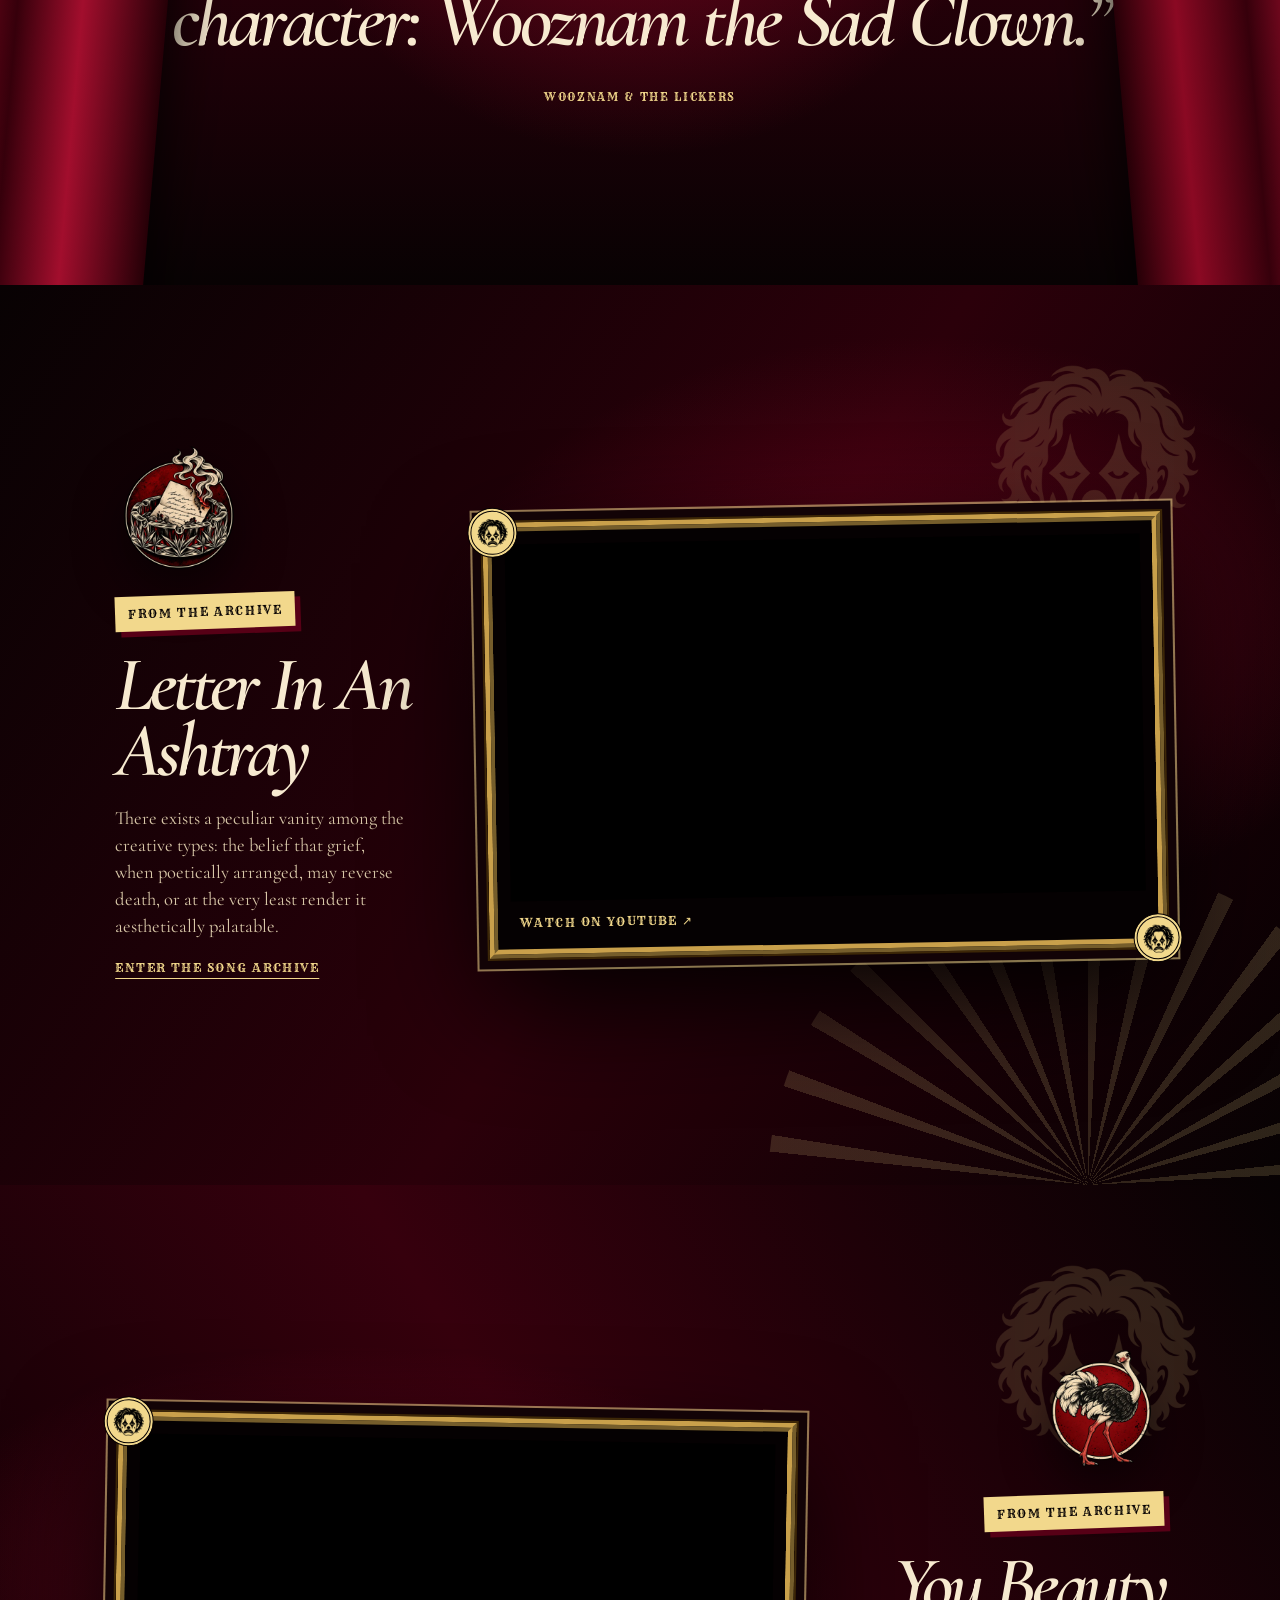
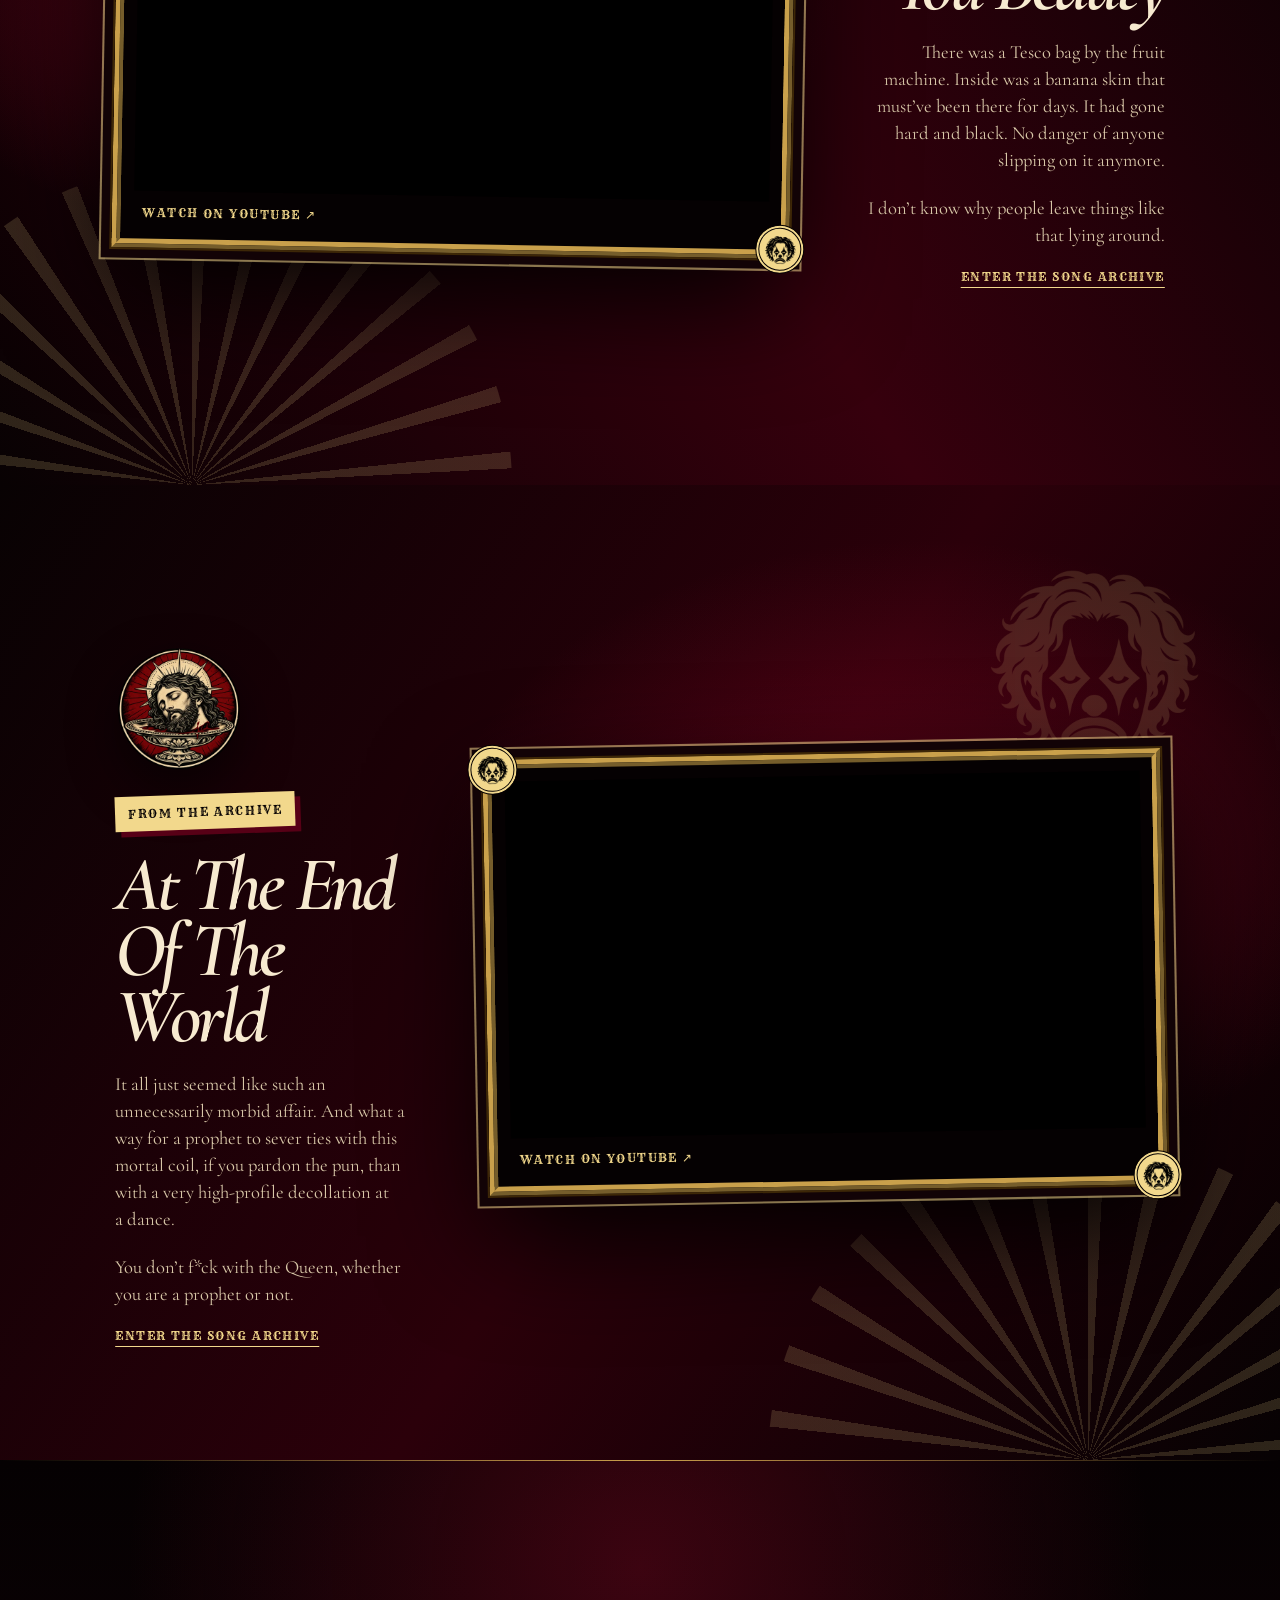
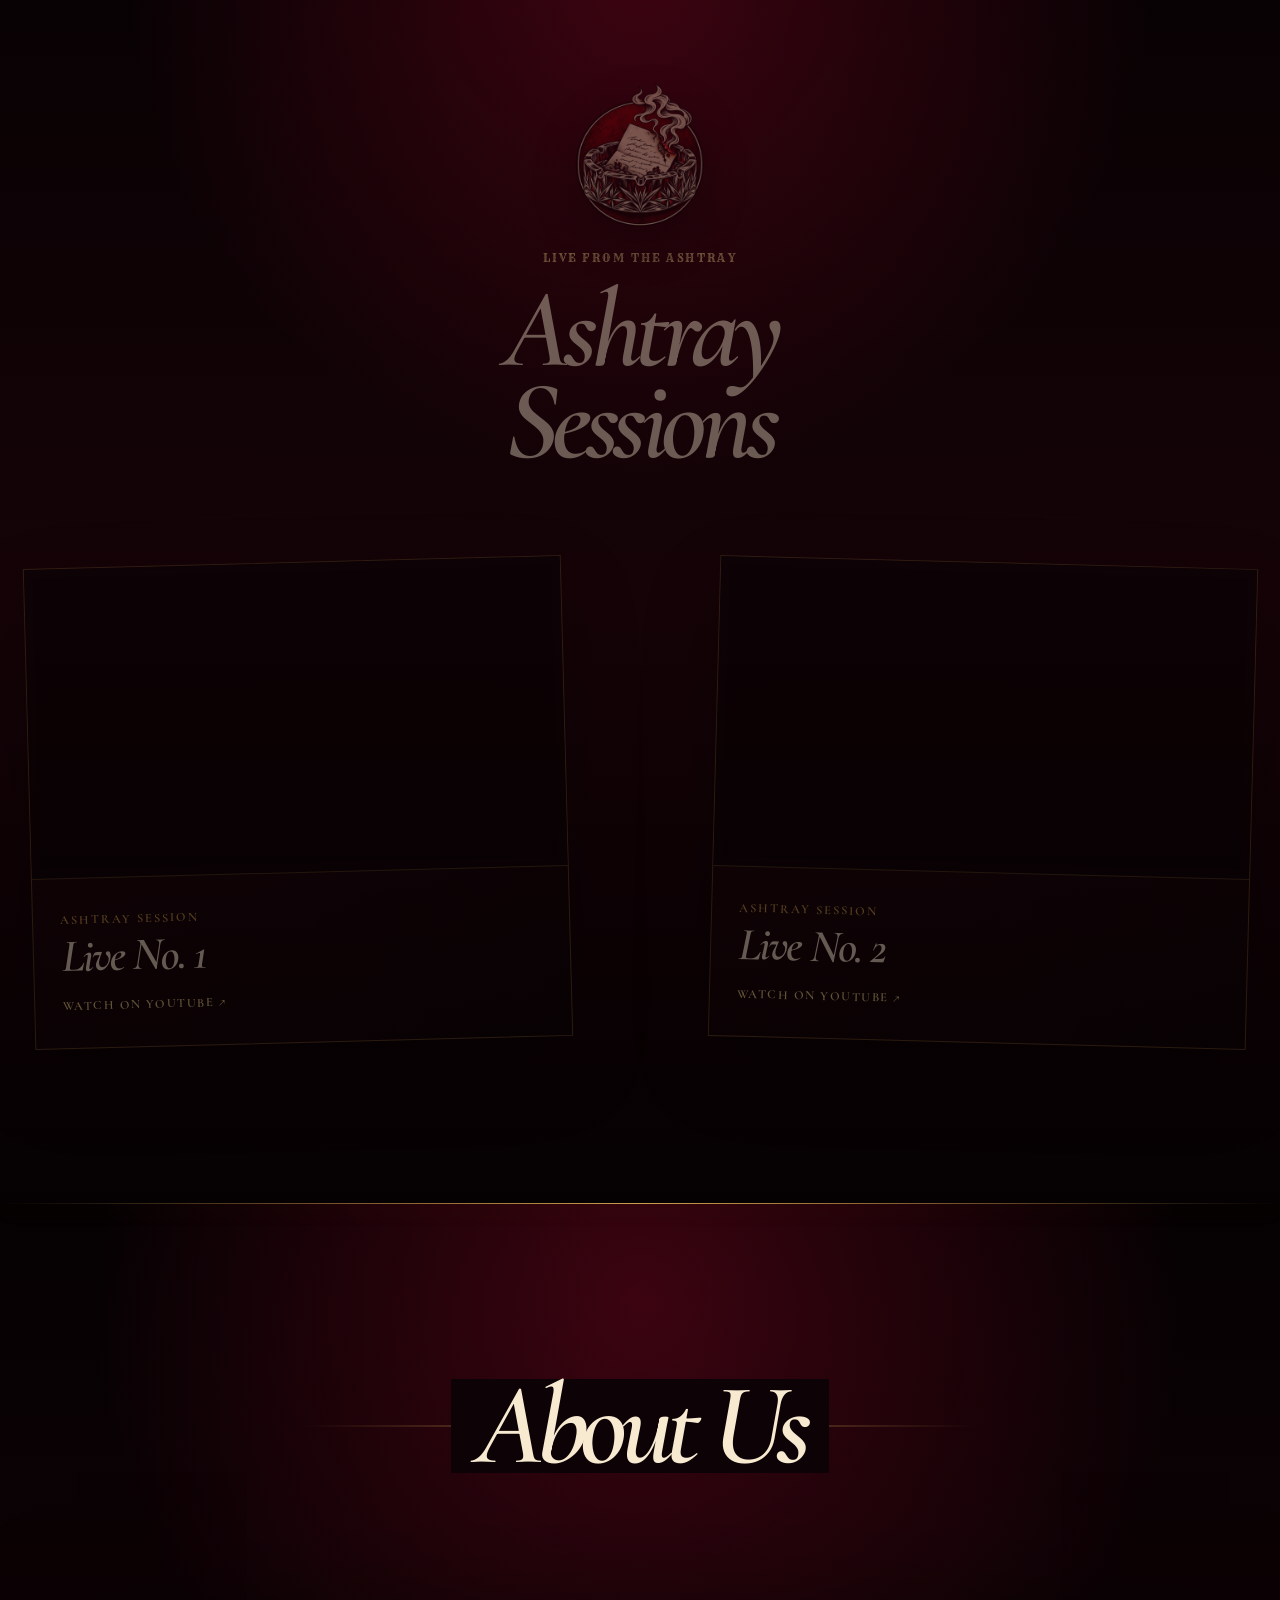
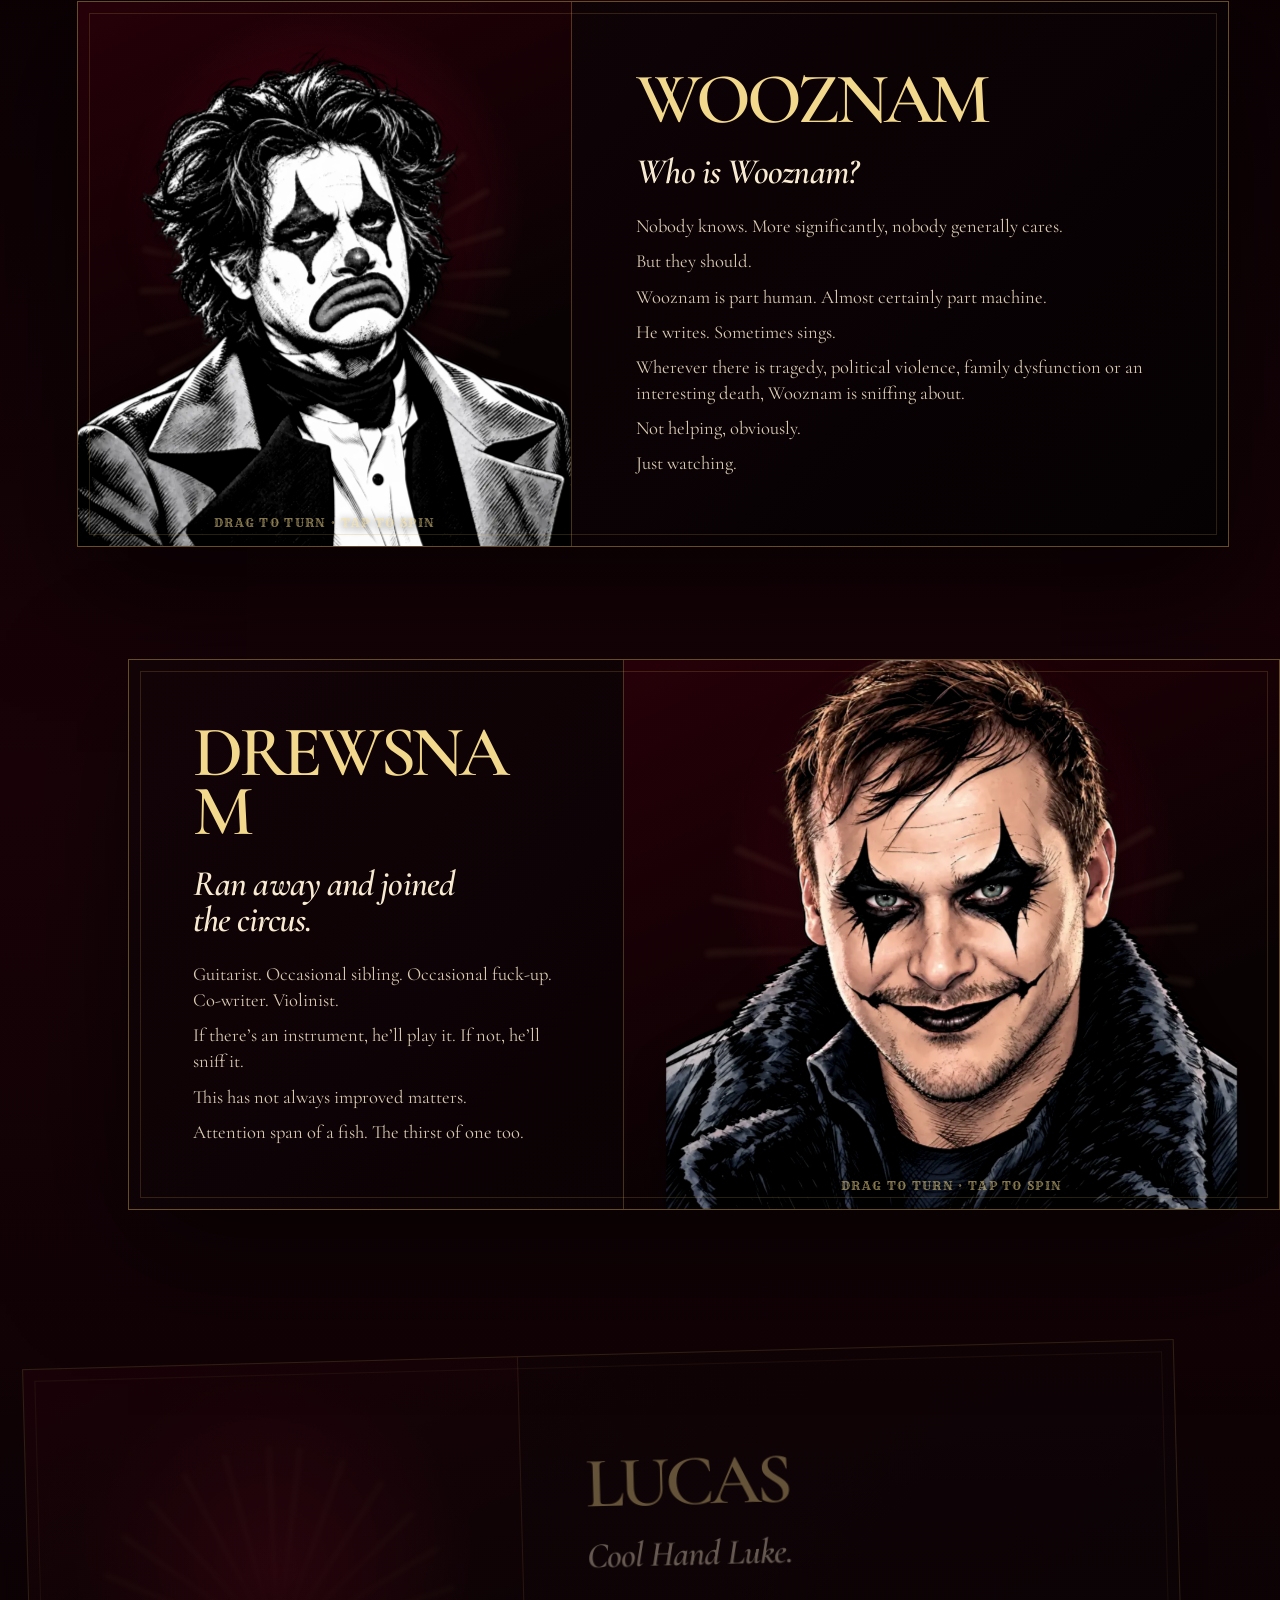
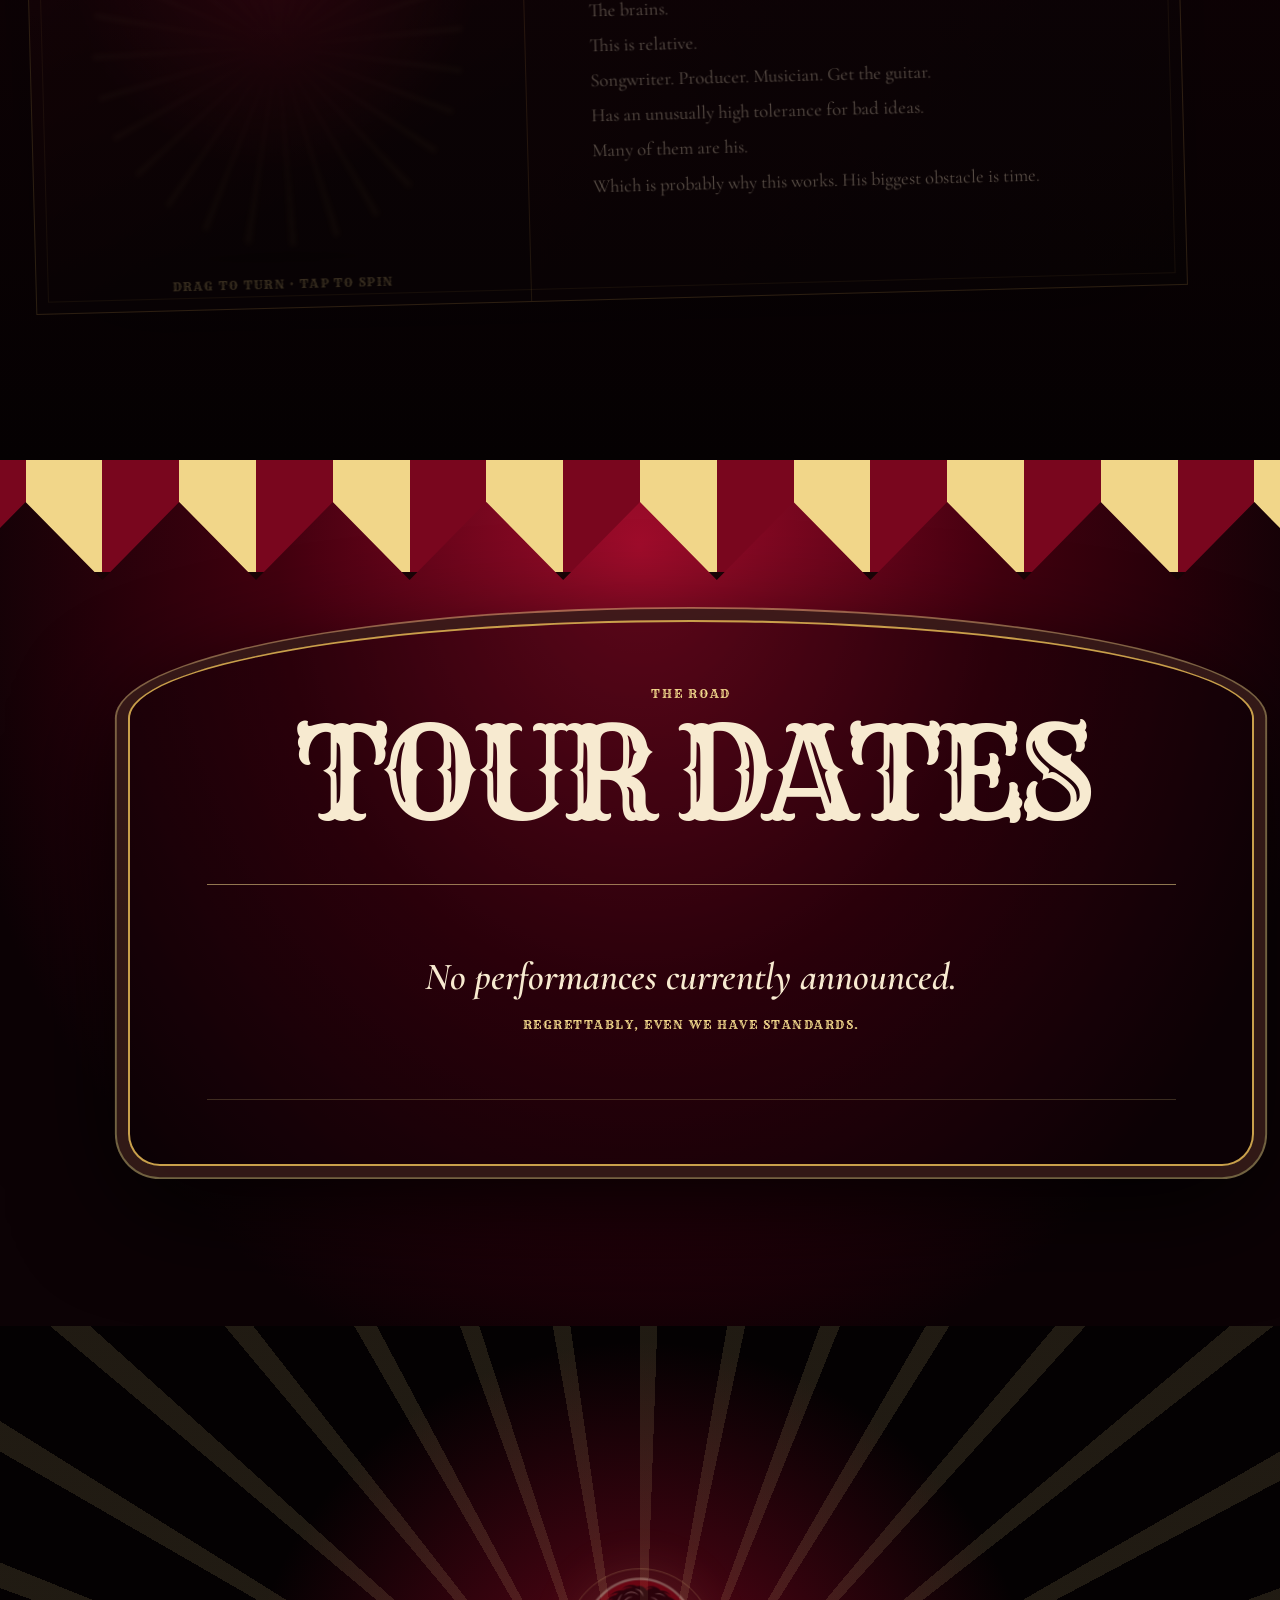
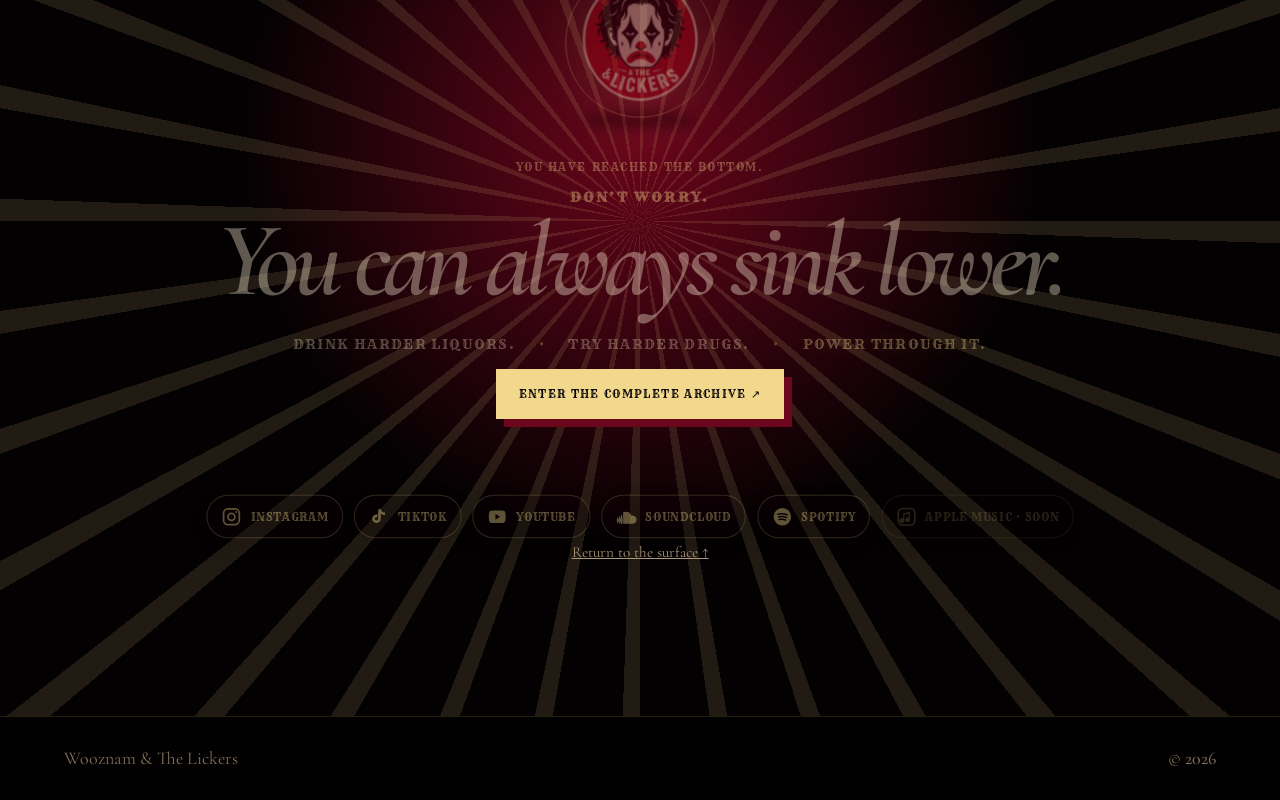
==== commit c14c69dc: "Add files via upload" ====
--- a/index.html
+++ b/index.html
@@ -3,24 +3,52 @@
   <head>
     <meta charset="UTF-8" />
     <meta name="viewport" content="width=device-width, initial-scale=1" />
-    <meta name="description" content="Wooznam & The Lickers: bleak British alternative folk-rock, original films and live Ashtray Sessions." />
+    <meta name="description" content="The official website of Wooznam & The Lickers: bleak British alternative folk-rock, original films and live Ashtray Sessions from Clownland." />
+    <meta name="robots" content="index, follow, max-image-preview:large, max-snippet:-1, max-video-preview:-1" />
     <meta name="theme-color" content="#1d0208" />
-    <title>Wooznam &amp; The Lickers</title>
+    <meta property="og:type" content="website" />
+    <meta property="og:site_name" content="Wooznam &amp; The Lickers" />
+    <meta property="og:title" content="Wooznam &amp; The Lickers | Official Website" />
+    <meta property="og:description" content="Bleak British alternative folk-rock, original films and live Ashtray Sessions from Clownland." />
+    <meta property="og:url" content="https://wooznam.com/" />
+    <meta property="og:image" content="https://wooznam.com/assets/wooznam-pub.webp" />
+    <meta property="og:image:width" content="1920" />
+    <meta property="og:image:height" content="1080" />
+    <meta property="og:image:alt" content="Wooznam in clown makeup at the pub" />
+    <meta name="twitter:card" content="summary_large_image" />
+    <meta name="twitter:title" content="Wooznam &amp; The Lickers | Official Website" />
+    <meta name="twitter:description" content="Bleak British alternative folk-rock, original films and live Ashtray Sessions from Clownland." />
+    <meta name="twitter:image" content="https://wooznam.com/assets/wooznam-pub.webp" />
+    <title>Wooznam &amp; The Lickers | Official Website</title>
     <link rel="icon" type="image/webp" href="assets/wooznam-logo.webp" />
-    <link rel="canonical" href="https://wooznam-and-the-lickers-preview.wooznam.chatgpt.site/" />
+    <link rel="canonical" href="https://wooznam.com/" />
     <link rel="preconnect" href="https://fonts.googleapis.com" />
     <link rel="preconnect" href="https://fonts.gstatic.com" crossorigin />
     <link rel="stylesheet" href="https://fonts.googleapis.com/css2?family=Cormorant+Garamond:ital,wght@0,500;0,600;1,600&amp;family=Rye&amp;display=swap" />
     <link rel="stylesheet" href="descent.css" />
+    <!-- Google tag (gtag.js) -->
+    <script async src="https://www.googletagmanager.com/gtag/js?id=G-3WHG9WBJXX"></script>
+    <script>
+      window.dataLayer = window.dataLayer || [];
+      function gtag(){dataLayer.push(arguments);}
+      gtag('js', new Date());
+      gtag('config', 'G-3WHG9WBJXX');
+    </script>
     <script type="application/ld+json">
       {
         "@context": "https://schema.org",
         "@type": "MusicGroup",
+        "@id": "https://wooznam.com/#band",
         "name": "Wooznam & The Lickers",
+        "alternateName": "Wooznam",
+        "description": "Bleak British alternative folk-rock, original films and live Ashtray Sessions from Clownland.",
         "genre": ["Alternative folk", "Folk rock", "British folk"],
-        "url": "https://wooznam-and-the-lickers-preview.wooznam.chatgpt.site/",
+        "url": "https://wooznam.com/",
+        "logo": "https://wooznam.com/assets/wooznam-logo.webp",
+        "image": "https://wooznam.com/assets/wooznam-pub.webp",
         "sameAs": [
           "https://youtube.com/@wooznamandthelickers",
+          "https://open.spotify.com/artist/1uiUO2wooE6sm4BedVqpVr",
           "https://soundcloud.com/c_l_o_w_n",
           "https://www.tiktok.com/@wooznam",
           "https://www.instagram.com/wooznam/"
@@ -34,6 +62,18 @@
           {"@type":"MusicVideoObject","name":"Ashtray Session No. 1","description":"A live Ashtray Session from Wooznam & The Lickers.","url":"https://youtu.be/Be22l8P_83c","embedUrl":"https://www.youtube-nocookie.com/embed/Be22l8P_83c","thumbnailUrl":"https://i.ytimg.com/vi/Be22l8P_83c/maxresdefault.jpg"},
           {"@type":"MusicVideoObject","name":"Ashtray Session No. 2","description":"A live Ashtray Session from Wooznam & The Lickers.","url":"https://youtu.be/KSvp8C_nlQA","embedUrl":"https://www.youtube-nocookie.com/embed/KSvp8C_nlQA","thumbnailUrl":"https://i.ytimg.com/vi/KSvp8C_nlQA/maxresdefault.jpg"}
         ]
+      }
+    </script>
+    <script type="application/ld+json">
+      {
+        "@context": "https://schema.org",
+        "@type": "WebSite",
+        "@id": "https://wooznam.com/#website",
+        "url": "https://wooznam.com/",
+        "name": "Wooznam & The Lickers",
+        "alternateName": ["Wooznam", "Wooznam and the Lickers"],
+        "publisher": {"@id": "https://wooznam.com/#band"},
+        "inLanguage": "en-GB"
       }
     </script>
     <script>document.documentElement.classList.remove("no-js");document.documentElement.classList.add("js");</script>
@@ -94,7 +134,7 @@
               <a href="https://www.tiktok.com/@wooznam" target="_blank" rel="noreferrer" aria-label="Follow Wooznam on TikTok"><svg aria-hidden="true"><use href="#icon-tiktok"></use></svg></a>
               <a href="https://www.youtube.com/@wooznamandthelickers?sub_confirmation=1" target="_blank" rel="noreferrer" aria-label="Subscribe to Wooznam and The Lickers on YouTube"><svg aria-hidden="true"><use href="#icon-youtube"></use></svg></a>
               <a href="https://soundcloud.com/c_l_o_w_n" target="_blank" rel="noreferrer" aria-label="Listen to Wooznam on SoundCloud"><svg aria-hidden="true"><use href="#icon-soundcloud"></use></svg></a>
-              <span class="platforms__soon" aria-label="Spotify, coming soon" title="Spotify · coming soon"><svg aria-hidden="true"><use href="#icon-spotify"></use></svg></span>
+              <a href="https://open.spotify.com/artist/1uiUO2wooE6sm4BedVqpVr" target="_blank" rel="noreferrer" aria-label="Listen to Wooznam and The Lickers on Spotify"><svg aria-hidden="true"><use href="#icon-spotify"></use></svg></a>
               <span class="platforms__soon" aria-label="Apple Music, coming soon" title="Apple Music · coming soon"><svg aria-hidden="true"><use href="#icon-apple-music"></use></svg></span>
             </nav>
           </div>
@@ -117,7 +157,7 @@
         <article class="reel reel--left" data-scene data-label="03">
           <div class="reel__sticky">
             <div class="reel__number" aria-hidden="true"></div>
-            <div class="reel__copy" data-reveal="left"><img class="song-mark" src="assets/tattoo-annie.webp" alt="Gravestone and stout tattoo emblem for The Ghost of Annie King" width="720" height="720" loading="lazy" /><span>From the archive</span><h3>The Ghost of Annie King</h3><p>It is most relieving to discover one descends from the criminally insane and the drunk. It explains a great deal.</p><p>Annie disappears from Dublin’s records and resurfaces across the Irish Sea: Liverpool, Manchester and eventually Wigan, glimpsed through Catholic registers and census returns, moving through some of the poorest communities in industrial England.</p></div>
+            <div class="reel__copy" data-reveal="left"><img class="song-mark" src="assets/tattoo-annie.webp" alt="Gravestone and stout tattoo emblem for The Ghost of Annie King" width="720" height="720" loading="lazy" /><span>From the archive</span><h3><a href="/songs/the-ghost-of-annie-king">The Ghost of Annie King</a></h3><p>It is most relieving to discover one descends from the criminally insane and the drunk. It explains a great deal.</p><p>Annie disappears from Dublin’s records and resurfaces across the Irish Sea: Liverpool, Manchester and eventually Wigan, glimpsed through Catholic registers and census returns, moving through some of the poorest communities in industrial England.</p><a class="song-notes" href="/songs/the-ghost-of-annie-king">Enter the song archive</a></div>
             <div class="reel__frame" data-reveal="right">
               <iframe title="The Ghost of Annie King by Wooznam and The Lickers" src="https://www.youtube-nocookie.com/embed/X5DVTUBXt2I?rel=0&amp;modestbranding=1" loading="lazy" allow="accelerometer; autoplay; clipboard-write; encrypted-media; gyroscope; picture-in-picture; web-share" referrerpolicy="strict-origin-when-cross-origin" allowfullscreen></iframe>
               <a href="https://youtu.be/X5DVTUBXt2I" target="_blank" rel="noreferrer">Watch on YouTube <span aria-hidden="true">↗</span></a>
@@ -128,7 +168,7 @@
         <article class="reel reel--right" data-scene data-label="04">
           <div class="reel__sticky">
             <div class="reel__number" aria-hidden="true"></div>
-            <div class="reel__copy" data-reveal="right"><img class="song-mark" src="assets/tattoo-sarajevo.webp" alt="Black Hand tattoo emblem for Sarajevo" width="720" height="720" loading="lazy" /><span>From the archive</span><h3>Sarajevo</h3><p>The motorcade was not meant to be here. Nor was Princip. Then the car began to reverse. Slowly. Awkwardly.</p><p>Princip walked closer. He had practised this. Mirrors. Targets. The same movements, again and again.</p></div>
+            <div class="reel__copy" data-reveal="right"><img class="song-mark" src="assets/tattoo-sarajevo.webp" alt="Black Hand tattoo emblem for Sarajevo" width="720" height="720" loading="lazy" /><span>From the archive</span><h3><a href="/songs/sarajevo">Sarajevo</a></h3><p>The motorcade was not meant to be here. Nor was Princip. Then the car began to reverse. Slowly. Awkwardly.</p><p>Princip walked closer. He had practised this. Mirrors. Targets. The same movements, again and again.</p><a class="song-notes" href="/songs/sarajevo">Enter the song archive</a></div>
             <div class="reel__frame" data-reveal="left">
               <iframe title="Sarajevo by Wooznam and The Lickers" src="https://www.youtube-nocookie.com/embed/2JQiGG_NJyc?rel=0&amp;modestbranding=1" loading="lazy" allow="accelerometer; autoplay; clipboard-write; encrypted-media; gyroscope; picture-in-picture; web-share" referrerpolicy="strict-origin-when-cross-origin" allowfullscreen></iframe>
               <a href="https://youtu.be/2JQiGG_NJyc" target="_blank" rel="noreferrer">Watch on YouTube <span aria-hidden="true">↗</span></a>
@@ -145,7 +185,7 @@
         <article class="reel reel--left reel--letter" data-scene data-label="06">
           <div class="reel__sticky">
             <div class="reel__number" aria-hidden="true"></div>
-            <div class="reel__copy" data-reveal="left"><img class="song-mark" src="assets/tattoo-ashtray.webp" alt="Burning letter in an ashtray tattoo emblem" width="720" height="720" loading="lazy" /><span>From the archive</span><h3>Letter In An Ashtray</h3><p>There exists a peculiar vanity among the creative types: the belief that grief, when poetically arranged, may reverse death, or at the very least render it aesthetically palatable.</p></div>
+            <div class="reel__copy" data-reveal="left"><img class="song-mark" src="assets/tattoo-ashtray.webp" alt="Burning letter in an ashtray tattoo emblem" width="720" height="720" loading="lazy" /><span>From the archive</span><h3><a href="/songs/letter-in-an-ashtray">Letter In An Ashtray</a></h3><p>There exists a peculiar vanity among the creative types: the belief that grief, when poetically arranged, may reverse death, or at the very least render it aesthetically palatable.</p><a class="song-notes" href="/songs/letter-in-an-ashtray">Enter the song archive</a></div>
             <div class="reel__frame" data-reveal="right">
               <iframe title="Letter in an Ashtray by Wooznam and The Lickers" src="https://www.youtube-nocookie.com/embed/85EDuy6W2jY?rel=0&amp;modestbranding=1" loading="lazy" allow="accelerometer; autoplay; clipboard-write; encrypted-media; gyroscope; picture-in-picture; web-share" referrerpolicy="strict-origin-when-cross-origin" allowfullscreen></iframe>
               <a href="https://youtu.be/85EDuy6W2jY" target="_blank" rel="noreferrer">Watch on YouTube <span aria-hidden="true">↗</span></a>
@@ -156,7 +196,7 @@
         <article class="reel reel--right" data-scene data-label="07">
           <div class="reel__sticky">
             <div class="reel__number" aria-hidden="true"></div>
-            <div class="reel__copy" data-reveal="right"><img class="song-mark" src="assets/tattoo-you-beauty.webp" alt="Ostrich tattoo emblem for You Beauty" width="720" height="720" loading="lazy" /><span>From the archive</span><h3>You Beauty</h3><p>There was a Tesco bag by the fruit machine. Inside was a banana skin that must’ve been there for days. It had gone hard and black. No danger of anyone slipping on it anymore.</p><p>I don’t know why people leave things like that lying around.</p></div>
+            <div class="reel__copy" data-reveal="right"><img class="song-mark" src="assets/tattoo-you-beauty.webp" alt="Ostrich tattoo emblem for You Beauty" width="720" height="720" loading="lazy" /><span>From the archive</span><h3><a href="/songs/you-beauty">You Beauty</a></h3><p>There was a Tesco bag by the fruit machine. Inside was a banana skin that must’ve been there for days. It had gone hard and black. No danger of anyone slipping on it anymore.</p><p>I don’t know why people leave things like that lying around.</p><a class="song-notes" href="/songs/you-beauty">Enter the song archive</a></div>
             <div class="reel__frame" data-reveal="left">
               <iframe title="You Beauty by Wooznam and The Lickers" src="https://www.youtube-nocookie.com/embed/OZewMqXHbDo?rel=0&amp;modestbranding=1" loading="lazy" allow="accelerometer; autoplay; clipboard-write; encrypted-media; gyroscope; picture-in-picture; web-share" referrerpolicy="strict-origin-when-cross-origin" allowfullscreen></iframe>
               <a href="https://youtu.be/OZewMqXHbDo" target="_blank" rel="noreferrer">Watch on YouTube <span aria-hidden="true">↗</span></a>
@@ -167,7 +207,7 @@
         <article class="reel reel--left" data-scene data-label="08">
           <div class="reel__sticky">
             <div class="reel__number" aria-hidden="true"></div>
-            <div class="reel__copy" data-reveal="left"><img class="song-mark" src="assets/tattoo-end-world.webp" alt="Head of Saint John the Baptist on a platter tattoo emblem" width="720" height="720" loading="lazy" /><span>From the archive</span><h3>At The End Of The World</h3><p>It all just seemed like such an unnecessarily morbid affair. And what a way for a prophet to sever ties with this mortal coil, if you pardon the pun, than with a very high-profile decollation at a dance.</p><p>You don’t f*ck with the Queen, whether you are a prophet or not.</p></div>
+            <div class="reel__copy" data-reveal="left"><img class="song-mark" src="assets/tattoo-end-world.webp" alt="Head of Saint John the Baptist on a platter tattoo emblem" width="720" height="720" loading="lazy" /><span>From the archive</span><h3><a href="/songs/at-the-end-of-the-world">At The End Of The World</a></h3><p>It all just seemed like such an unnecessarily morbid affair. And what a way for a prophet to sever ties with this mortal coil, if you pardon the pun, than with a very high-profile decollation at a dance.</p><p>You don’t f*ck with the Queen, whether you are a prophet or not.</p><a class="song-notes" href="/songs/at-the-end-of-the-world">Enter the song archive</a></div>
             <div class="reel__frame" data-reveal="right">
               <iframe title="At The End Of The World by Wooznam and The Lickers" src="https://www.youtube-nocookie.com/embed/ziDh0Kju3Jw?rel=0&amp;modestbranding=1" loading="lazy" allow="accelerometer; autoplay; clipboard-write; encrypted-media; gyroscope; picture-in-picture; web-share" referrerpolicy="strict-origin-when-cross-origin" allowfullscreen></iframe>
               <a href="https://youtu.be/ziDh0Kju3Jw" target="_blank" rel="noreferrer">Watch on YouTube <span aria-hidden="true">↗</span></a>
@@ -204,8 +244,8 @@
             <figure class="person__portrait avatar avatar--wooznam" data-avatar role="button" tabindex="0" aria-label="Interactive portrait of Wooznam. Drag to turn or tap to spin.">
               <div class="avatar__scene">
                 <span class="avatar__aura" aria-hidden="true"></span>
-                <img class="avatar__shadow" src="assets/about-wooznam.webp" alt="" width="960" height="960" loading="lazy" decoding="async" aria-hidden="true" />
-                <img class="avatar__figure" src="assets/about-wooznam.webp" alt="Wooznam in sad clown makeup" width="960" height="960" loading="lazy" decoding="async" />
+                <img class="avatar__shadow" src="/assets/about-wooznam.webp" alt="" width="960" height="960" loading="eager" decoding="async" aria-hidden="true" />
+                <img class="avatar__figure" src="/assets/about-wooznam.webp" alt="Wooznam in sad clown makeup" width="960" height="960" loading="eager" decoding="async" />
               </div>
               <span class="avatar__cue" aria-hidden="true">Drag to turn · Tap to spin</span>
             </figure>
@@ -226,8 +266,8 @@
             <figure class="person__portrait avatar avatar--drewsnam" data-avatar role="button" tabindex="0" aria-label="Interactive portrait of Drewsnam. Drag to turn or tap to spin.">
               <div class="avatar__scene">
                 <span class="avatar__aura" aria-hidden="true"></span>
-                <img class="avatar__shadow" src="assets/about-drewsnam.webp" alt="" width="960" height="960" loading="lazy" decoding="async" aria-hidden="true" />
-                <img class="avatar__figure" src="assets/about-drewsnam.webp" alt="Drewsnam in black clown makeup" width="960" height="960" loading="lazy" decoding="async" />
+                <img class="avatar__shadow" src="/assets/about-drewsnam.webp" alt="" width="960" height="960" loading="eager" decoding="async" aria-hidden="true" />
+                <img class="avatar__figure" src="/assets/about-drewsnam.webp" alt="Drewsnam in black clown makeup" width="960" height="960" loading="eager" decoding="async" />
               </div>
               <span class="avatar__cue" aria-hidden="true">Drag to turn · Tap to spin</span>
             </figure>
@@ -245,8 +285,8 @@
             <figure class="person__portrait avatar avatar--lucas" data-avatar role="button" tabindex="0" aria-label="Interactive portrait of Lucas. Drag to turn or tap to spin.">
               <div class="avatar__scene">
                 <span class="avatar__aura" aria-hidden="true"></span>
-                <img class="avatar__shadow" src="assets/about-lucas.webp" alt="" width="960" height="886" loading="lazy" decoding="async" aria-hidden="true" />
-                <img class="avatar__figure" src="assets/about-lucas.webp" alt="Lucas wearing clown makeup and a claret-and-blue tie around his head" width="960" height="886" loading="lazy" decoding="async" />
+                <img class="avatar__shadow" src="/assets/about-lucas.webp" alt="" width="960" height="886" loading="eager" decoding="async" aria-hidden="true" />
+                <img class="avatar__figure" src="/assets/about-lucas.webp" alt="Lucas wearing clown makeup and a claret-and-blue tie around his head" width="960" height="886" loading="eager" decoding="async" />
               </div>
               <span class="avatar__cue" aria-hidden="true">Drag to turn · Tap to spin</span>
             </figure>
@@ -290,7 +330,7 @@
           <a href="https://www.tiktok.com/@wooznam" target="_blank" rel="noreferrer" aria-label="Follow Wooznam on TikTok"><svg aria-hidden="true"><use href="#icon-tiktok"></use></svg><span>TikTok</span></a>
           <a href="https://www.youtube.com/@wooznamandthelickers?sub_confirmation=1" target="_blank" rel="noreferrer" aria-label="Subscribe to Wooznam and The Lickers on YouTube"><svg aria-hidden="true"><use href="#icon-youtube"></use></svg><span>YouTube</span></a>
           <a href="https://soundcloud.com/c_l_o_w_n" target="_blank" rel="noreferrer" aria-label="Listen to Wooznam on SoundCloud"><svg aria-hidden="true"><use href="#icon-soundcloud"></use></svg><span>SoundCloud</span></a>
-          <span class="platforms__soon" aria-label="Spotify, coming soon" title="Spotify · coming soon"><svg aria-hidden="true"><use href="#icon-spotify"></use></svg><span>Spotify · soon</span></span>
+          <a href="https://open.spotify.com/artist/1uiUO2wooE6sm4BedVqpVr" target="_blank" rel="noreferrer" aria-label="Listen to Wooznam and The Lickers on Spotify"><svg aria-hidden="true"><use href="#icon-spotify"></use></svg><span>Spotify</span></a>
           <span class="platforms__soon" aria-label="Apple Music, coming soon" title="Apple Music · coming soon"><svg aria-hidden="true"><use href="#icon-apple-music"></use></svg><span>Apple Music · soon</span></span>
         </nav>
         <a class="surface" href="#top">Return to the surface ↑</a>
--- a/descent.css
+++ b/descent.css
@@ -115,8 +115,11 @@
 .reel--right .song-mark { margin-right:0; margin-left:auto; }
 .reel__copy span { display:inline-block; padding:.55rem .8rem; color:var(--ink); background:var(--gold-light); font-family:var(--display); font-size:.75rem; letter-spacing:.14em; text-transform:uppercase; transform:rotate(-2deg); box-shadow:.35rem .35rem 0 #570016; }
 .reel__copy h3 { margin:1.4rem 0 0; font-family:var(--body); font-size:clamp(3.2rem,6vw,6.5rem); font-style:italic; font-weight:600; letter-spacing:-.055em; line-height:.86; }
+.reel__copy h3 a { color:inherit; text-decoration:none; }
+.reel__copy h3 a:hover,.reel__copy h3 a:focus-visible { color:var(--gold-light); }
 .reel__copy p { max-width:34rem; margin:1.35rem 0 0; color:#d8c7a8; font-size:clamp(1.05rem,1.45vw,1.28rem); line-height:1.45; text-wrap:pretty; }
 .reel--right .reel__copy p { margin-left:auto; }
+.reel__copy .song-notes { display:inline-block; margin-top:1.2rem; color:var(--gold-light); font-family:var(--display); font-size:.76rem; letter-spacing:.12em; text-decoration-thickness:1px; text-transform:uppercase; text-underline-offset:.35rem; }
 .reel__frame { position:relative; grid-column:5/13; padding:clamp(.55rem,1vw,.85rem); background:#050102; border:.6rem ridge var(--gold); outline:2px solid #3d2707; box-shadow:0 0 0 .65rem #120306,0 0 0 .78rem rgba(242,216,140,.55),0 2.5rem 7rem #000; rotate:-1deg; }
 .reel--right .reel__frame { grid-column:1/9; grid-row:1; rotate:1deg; }
 .reel__frame::before,.reel__frame::after { position:absolute; z-index:2; display:grid; width:2.6rem; height:2.6rem; content:""; background:var(--gold-light) url("assets/wooznam-face-stencil.webp") center/76% no-repeat; border:.25rem double var(--ink); border-radius:50%; place-items:center; }
